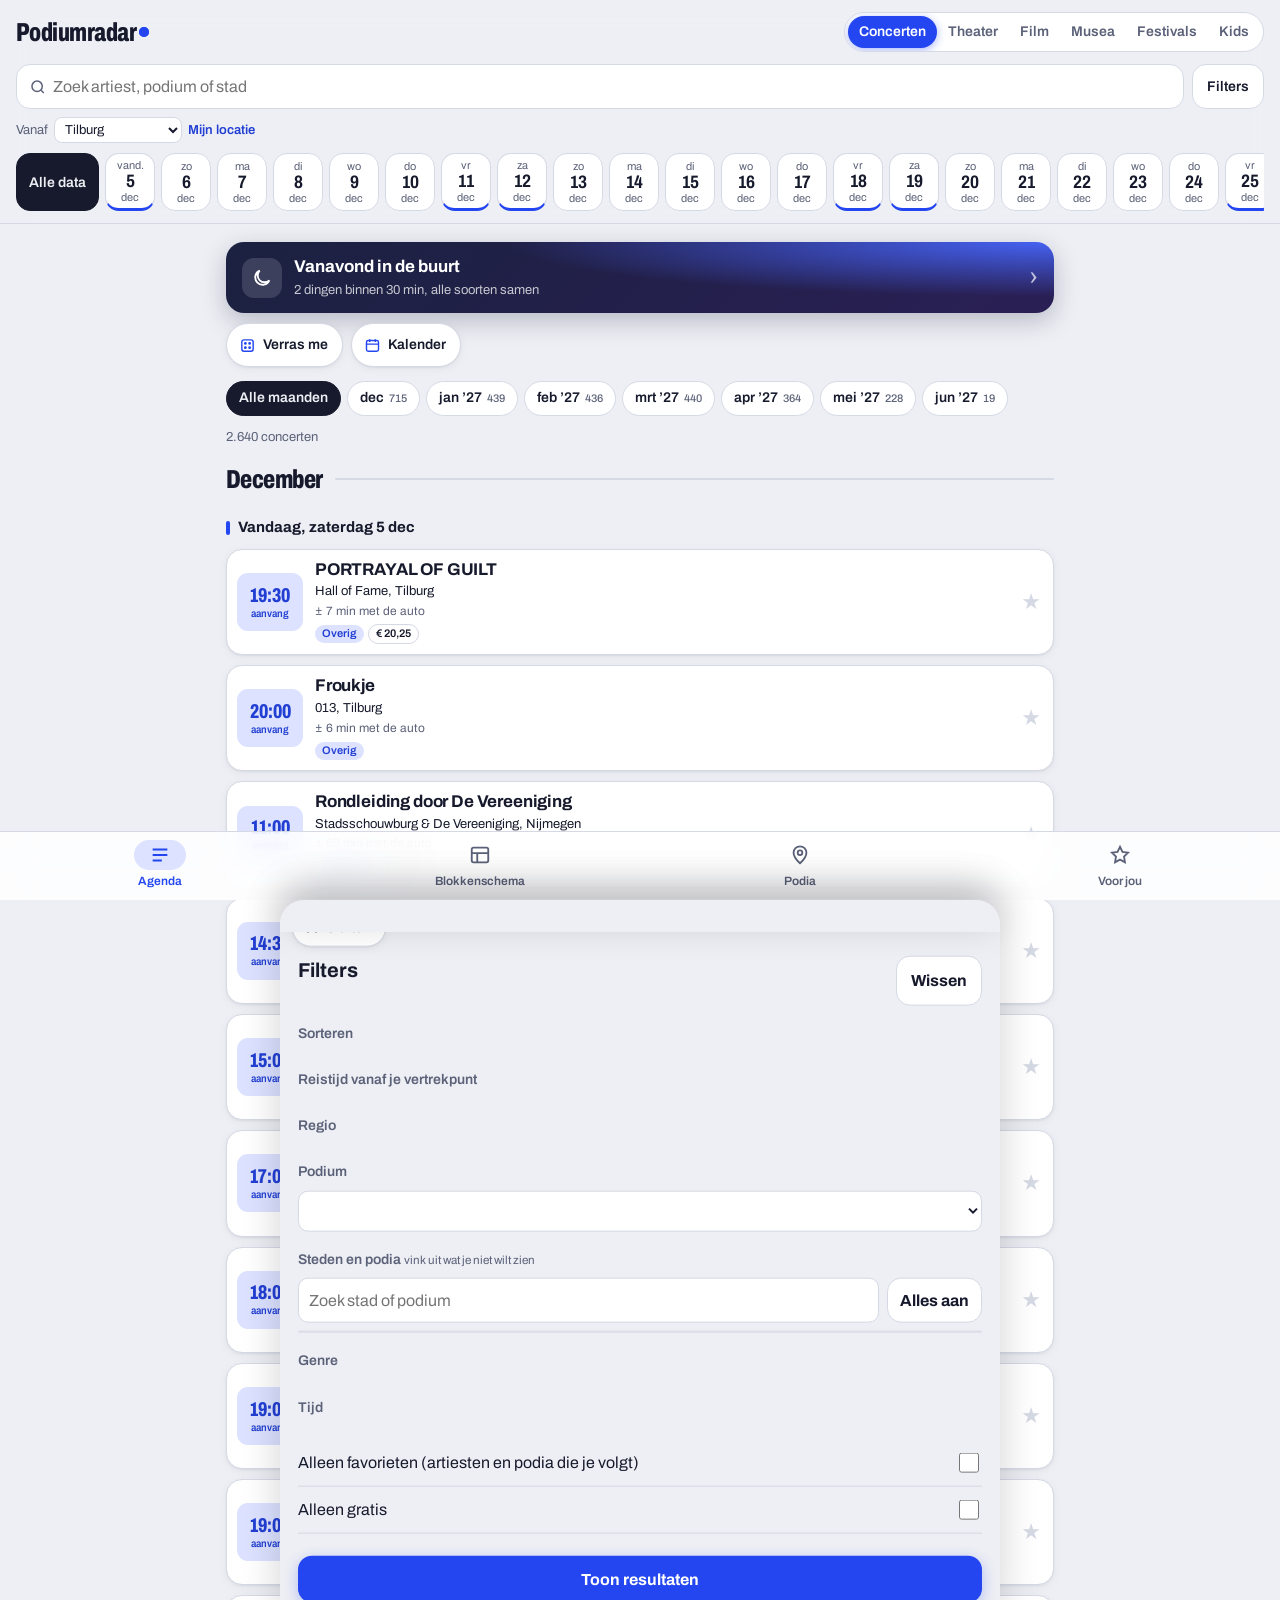
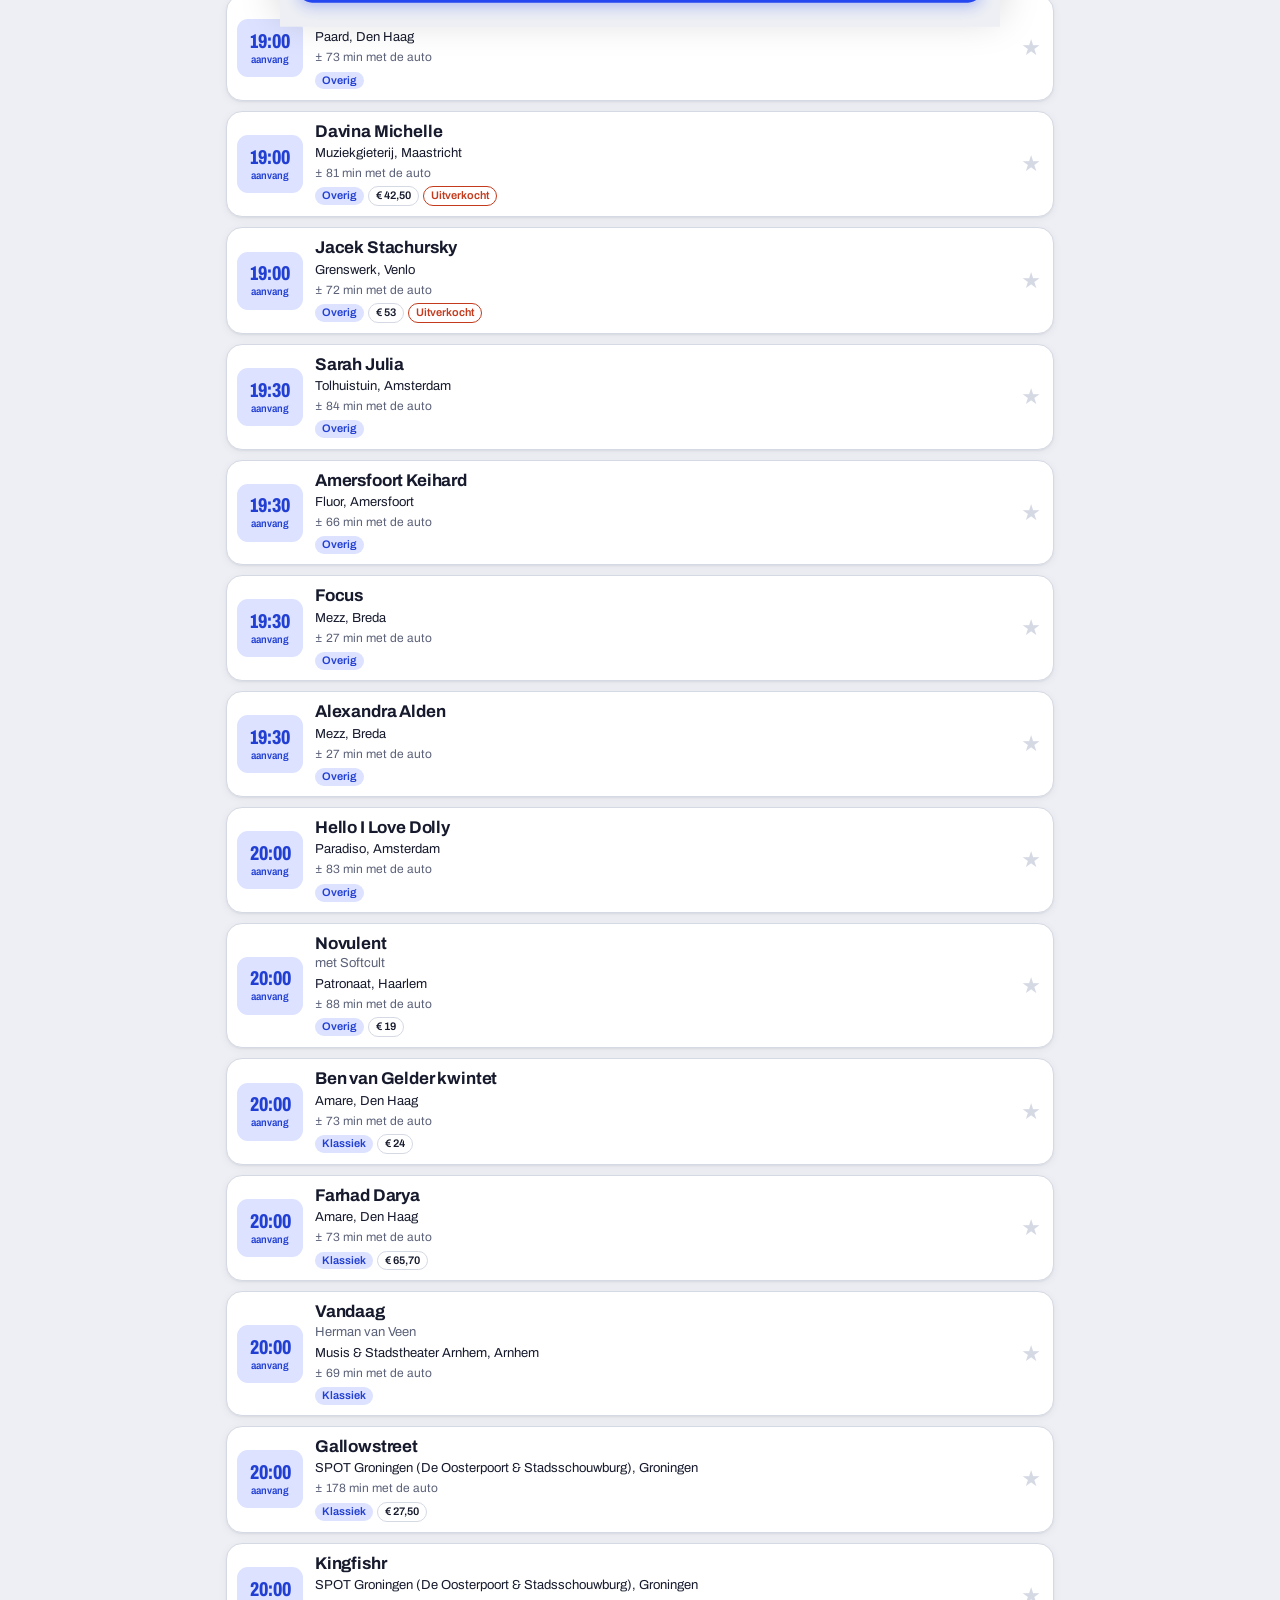
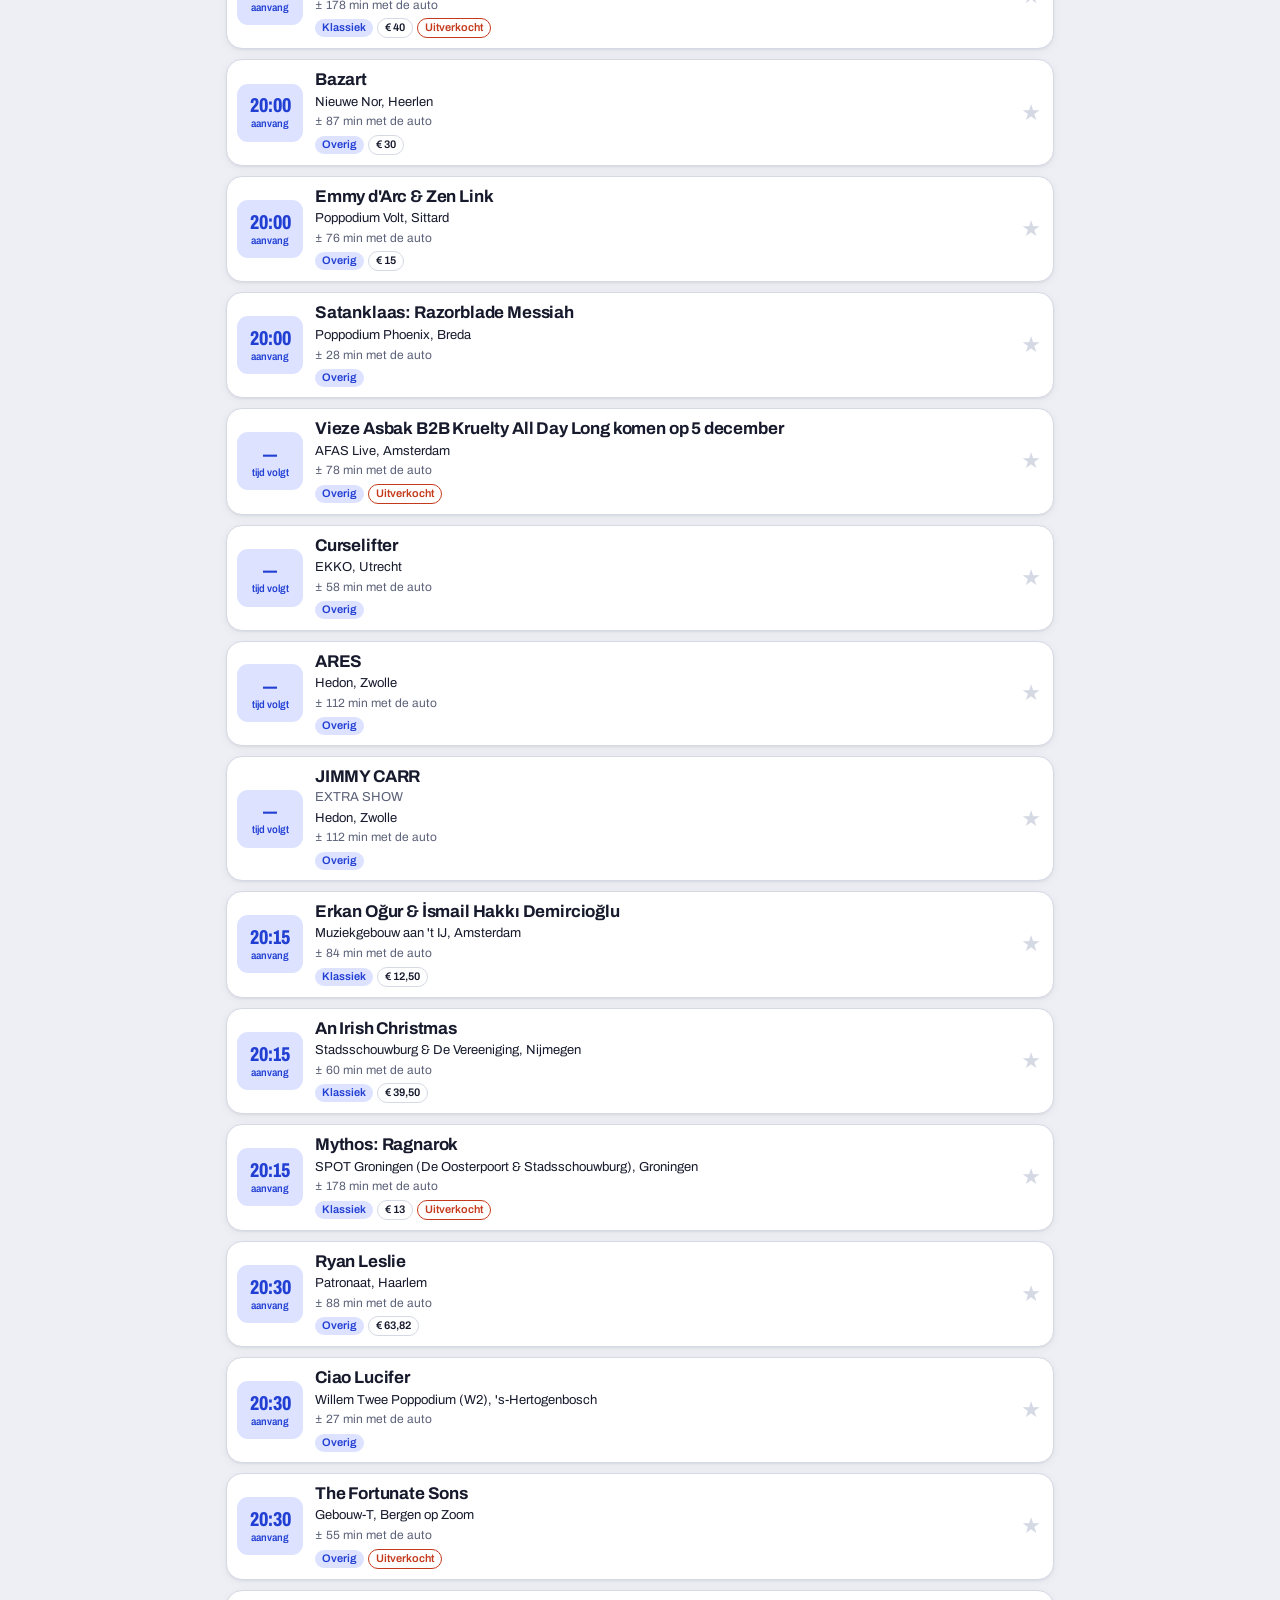
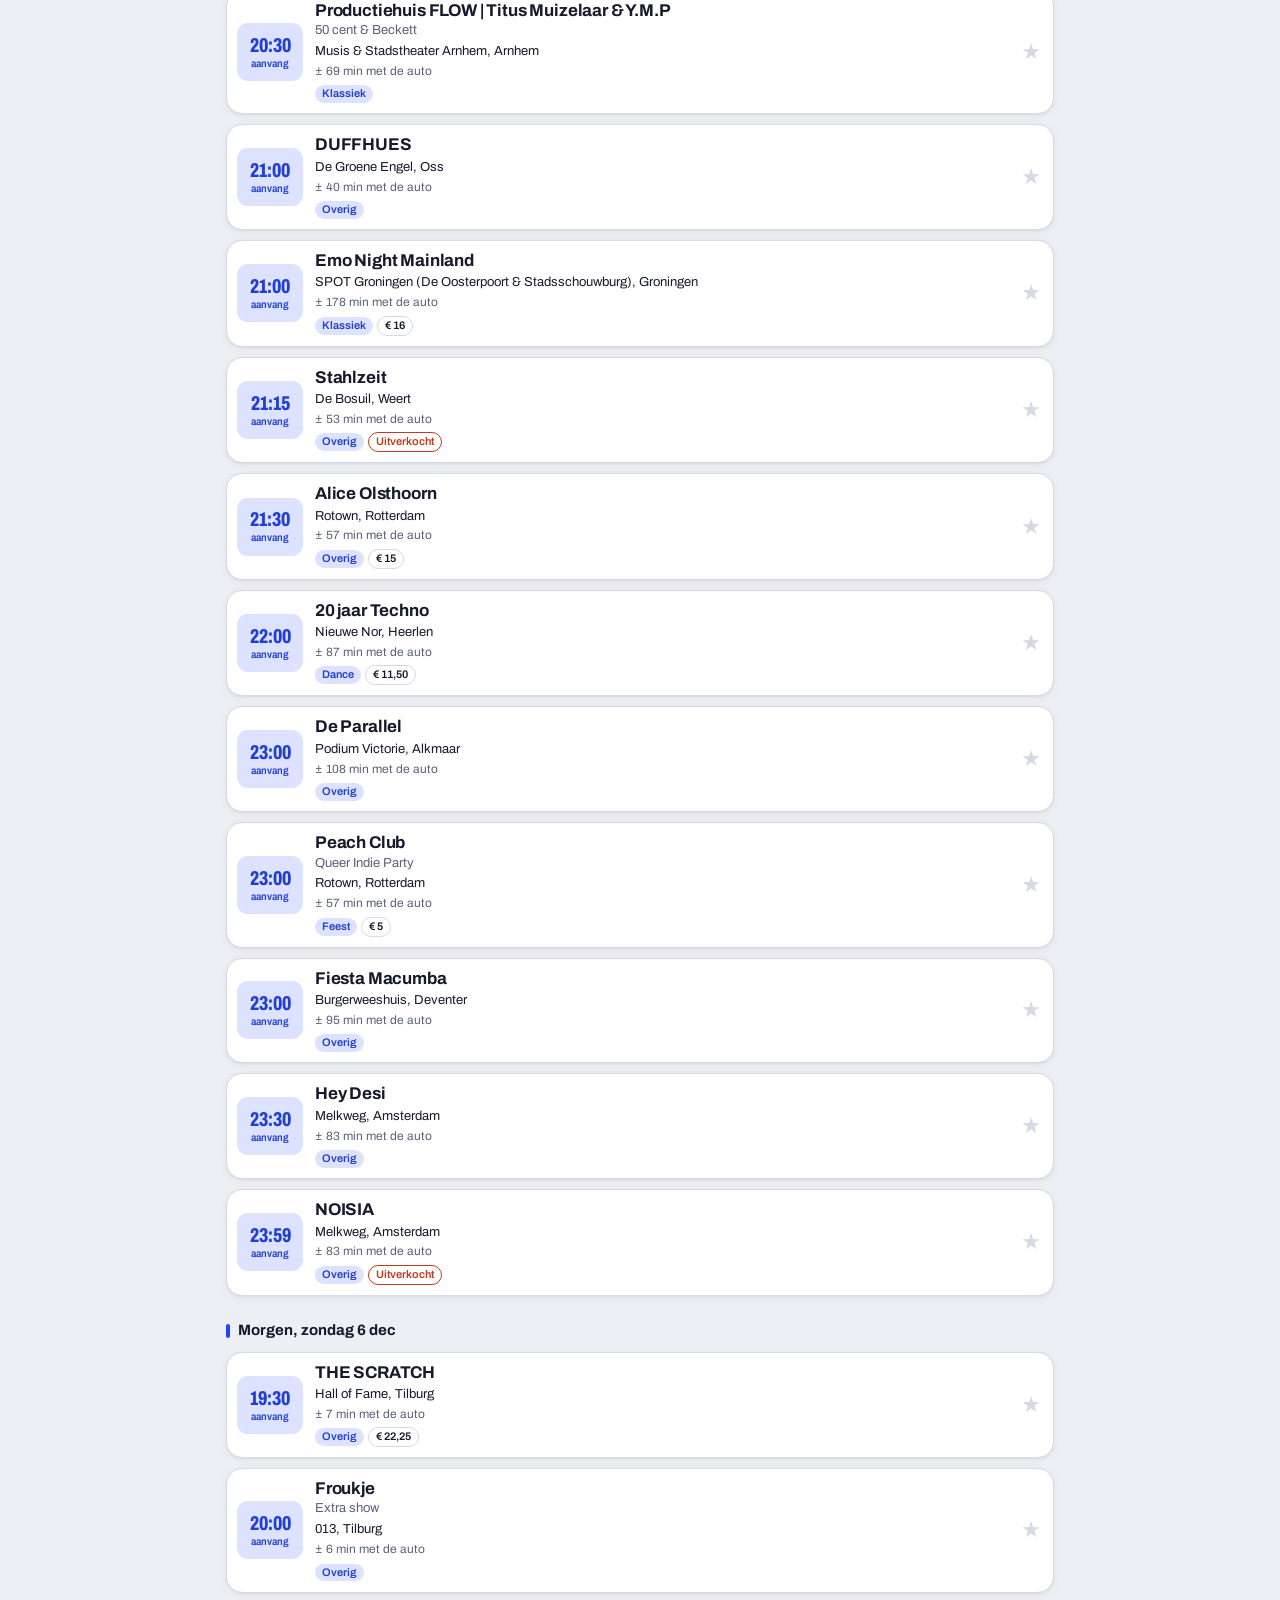
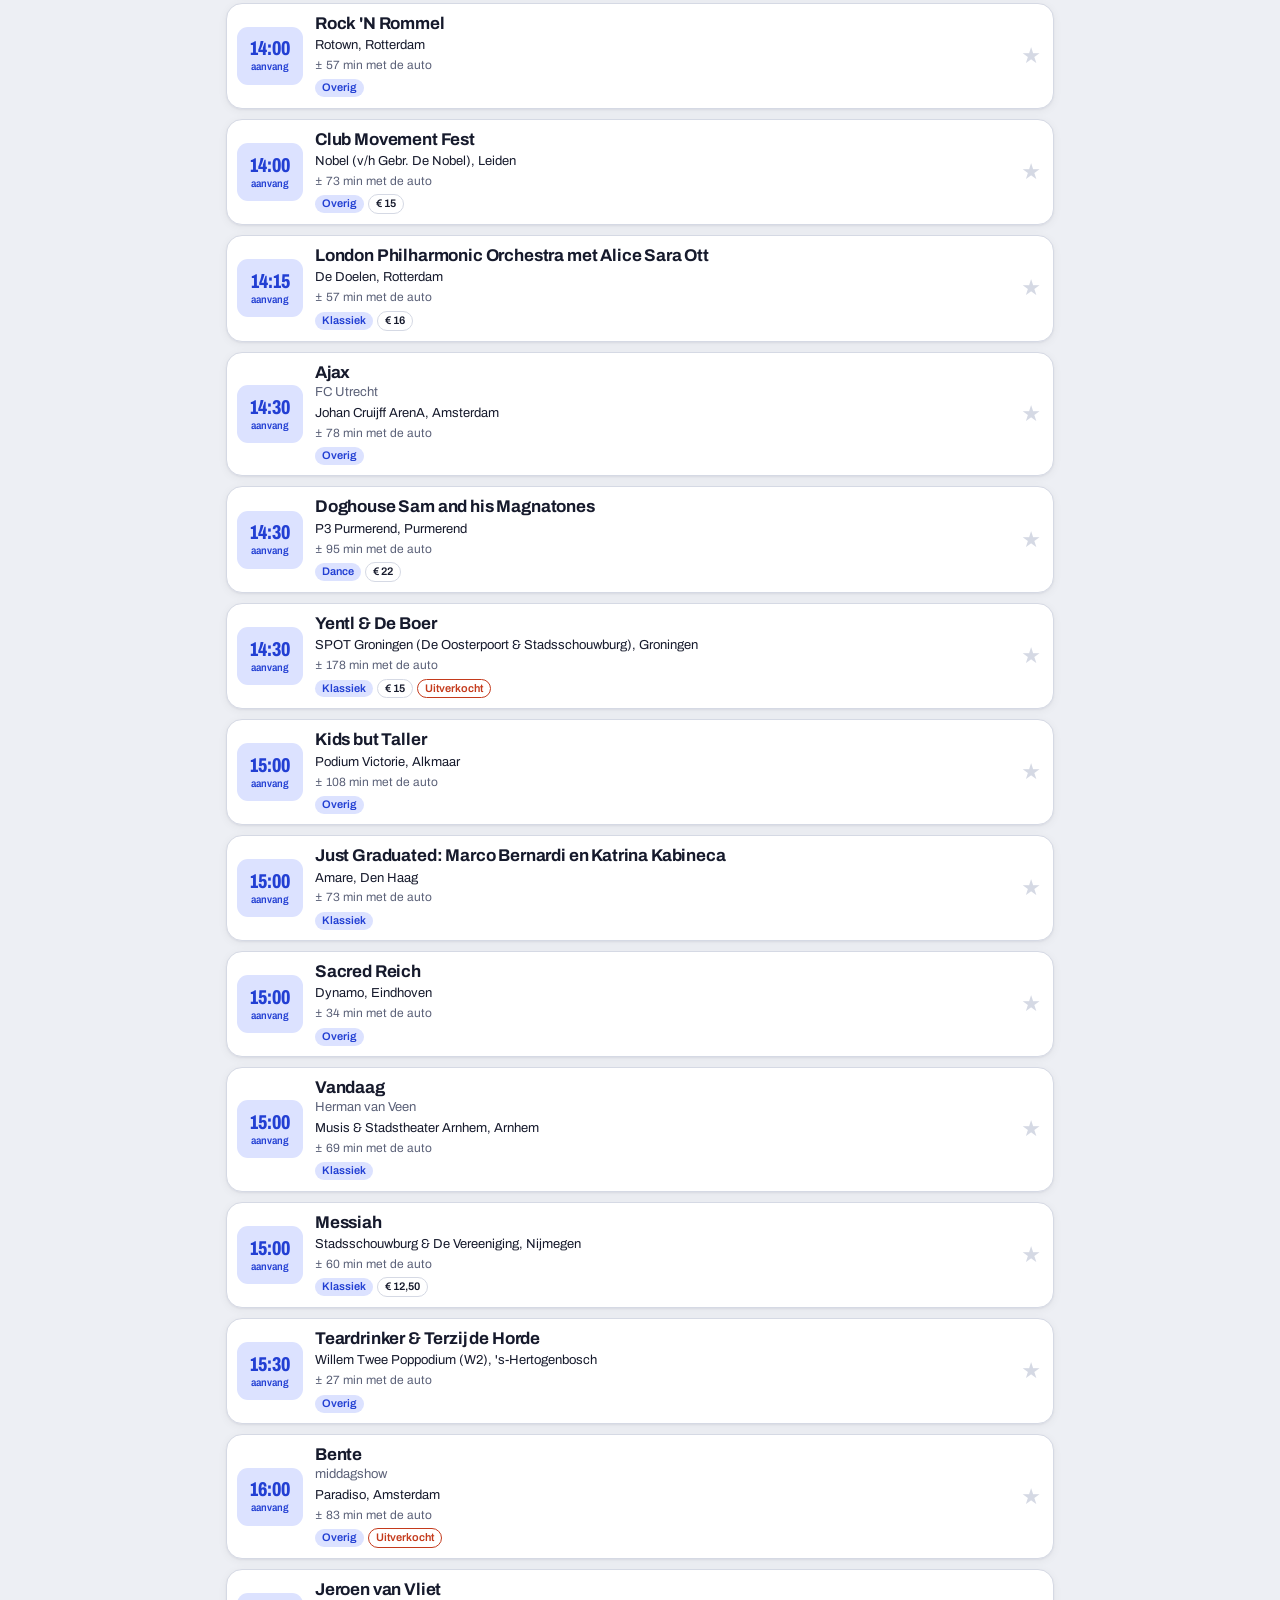
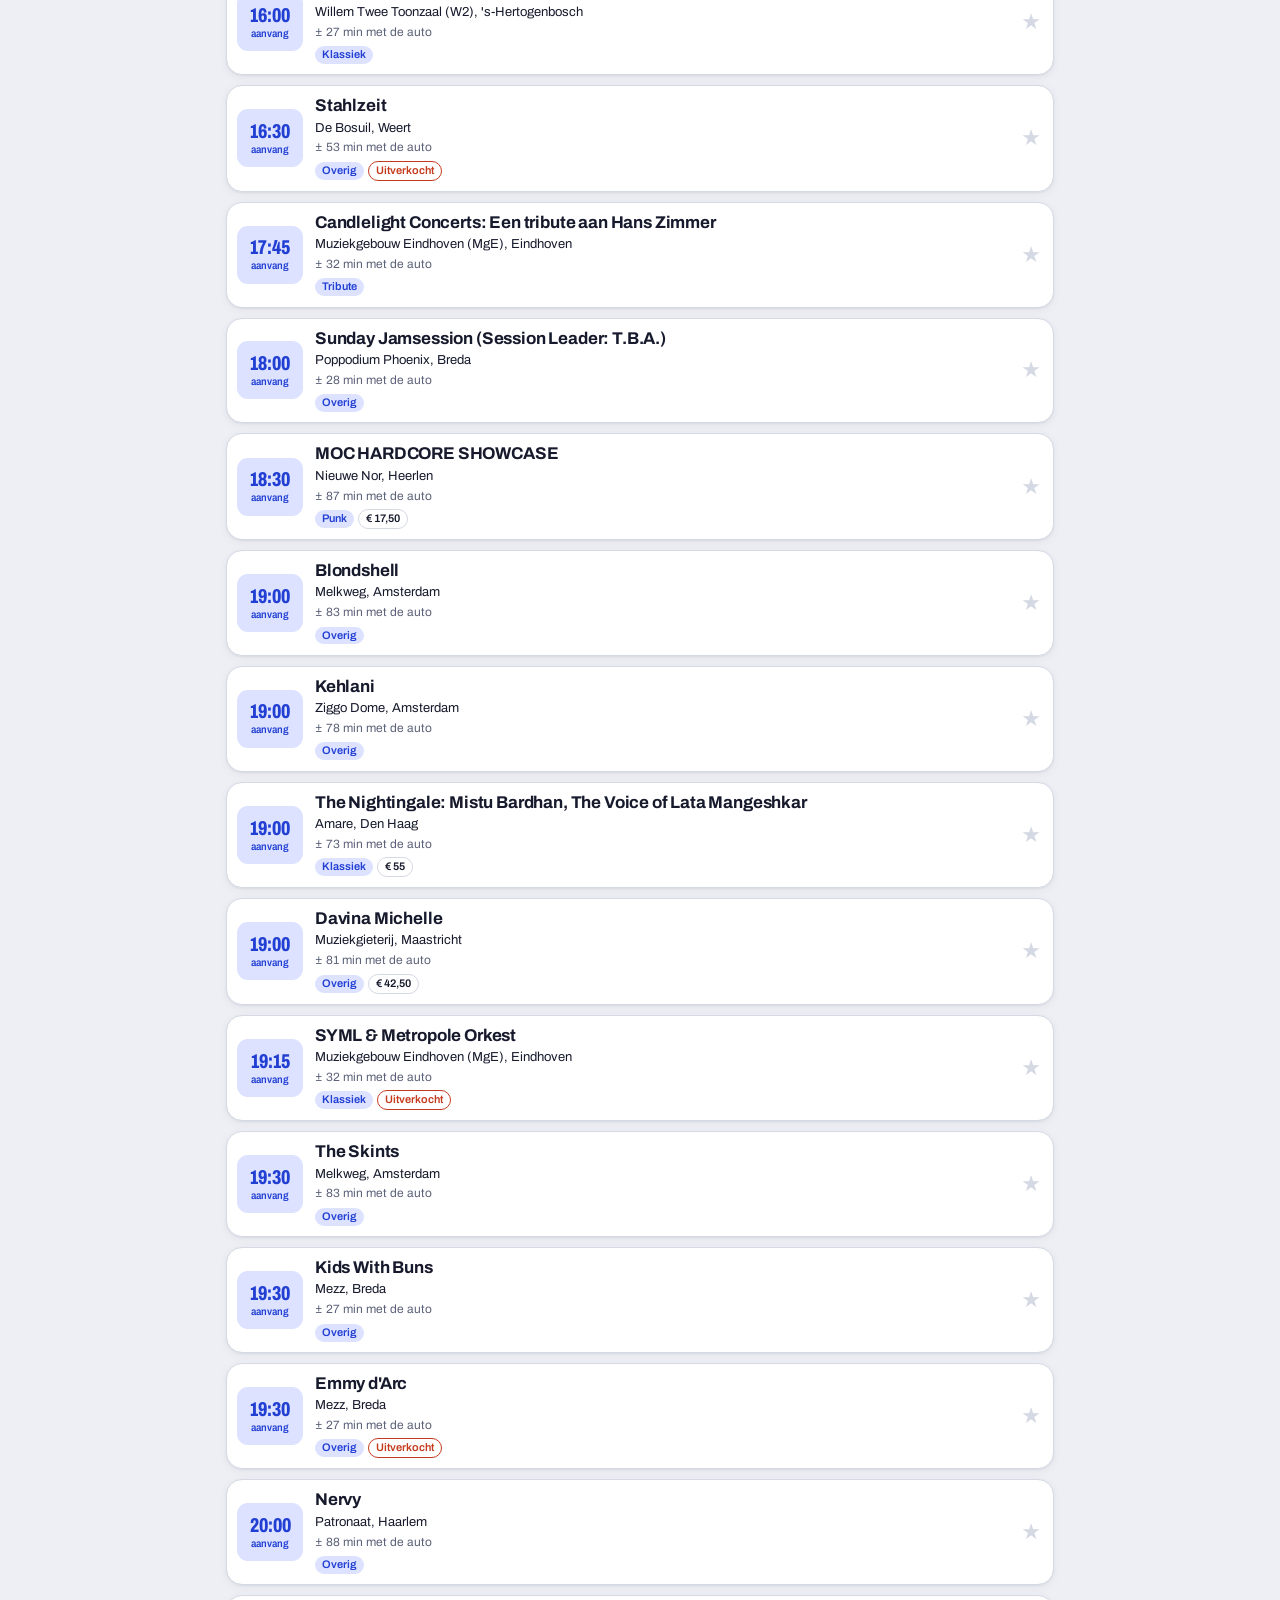
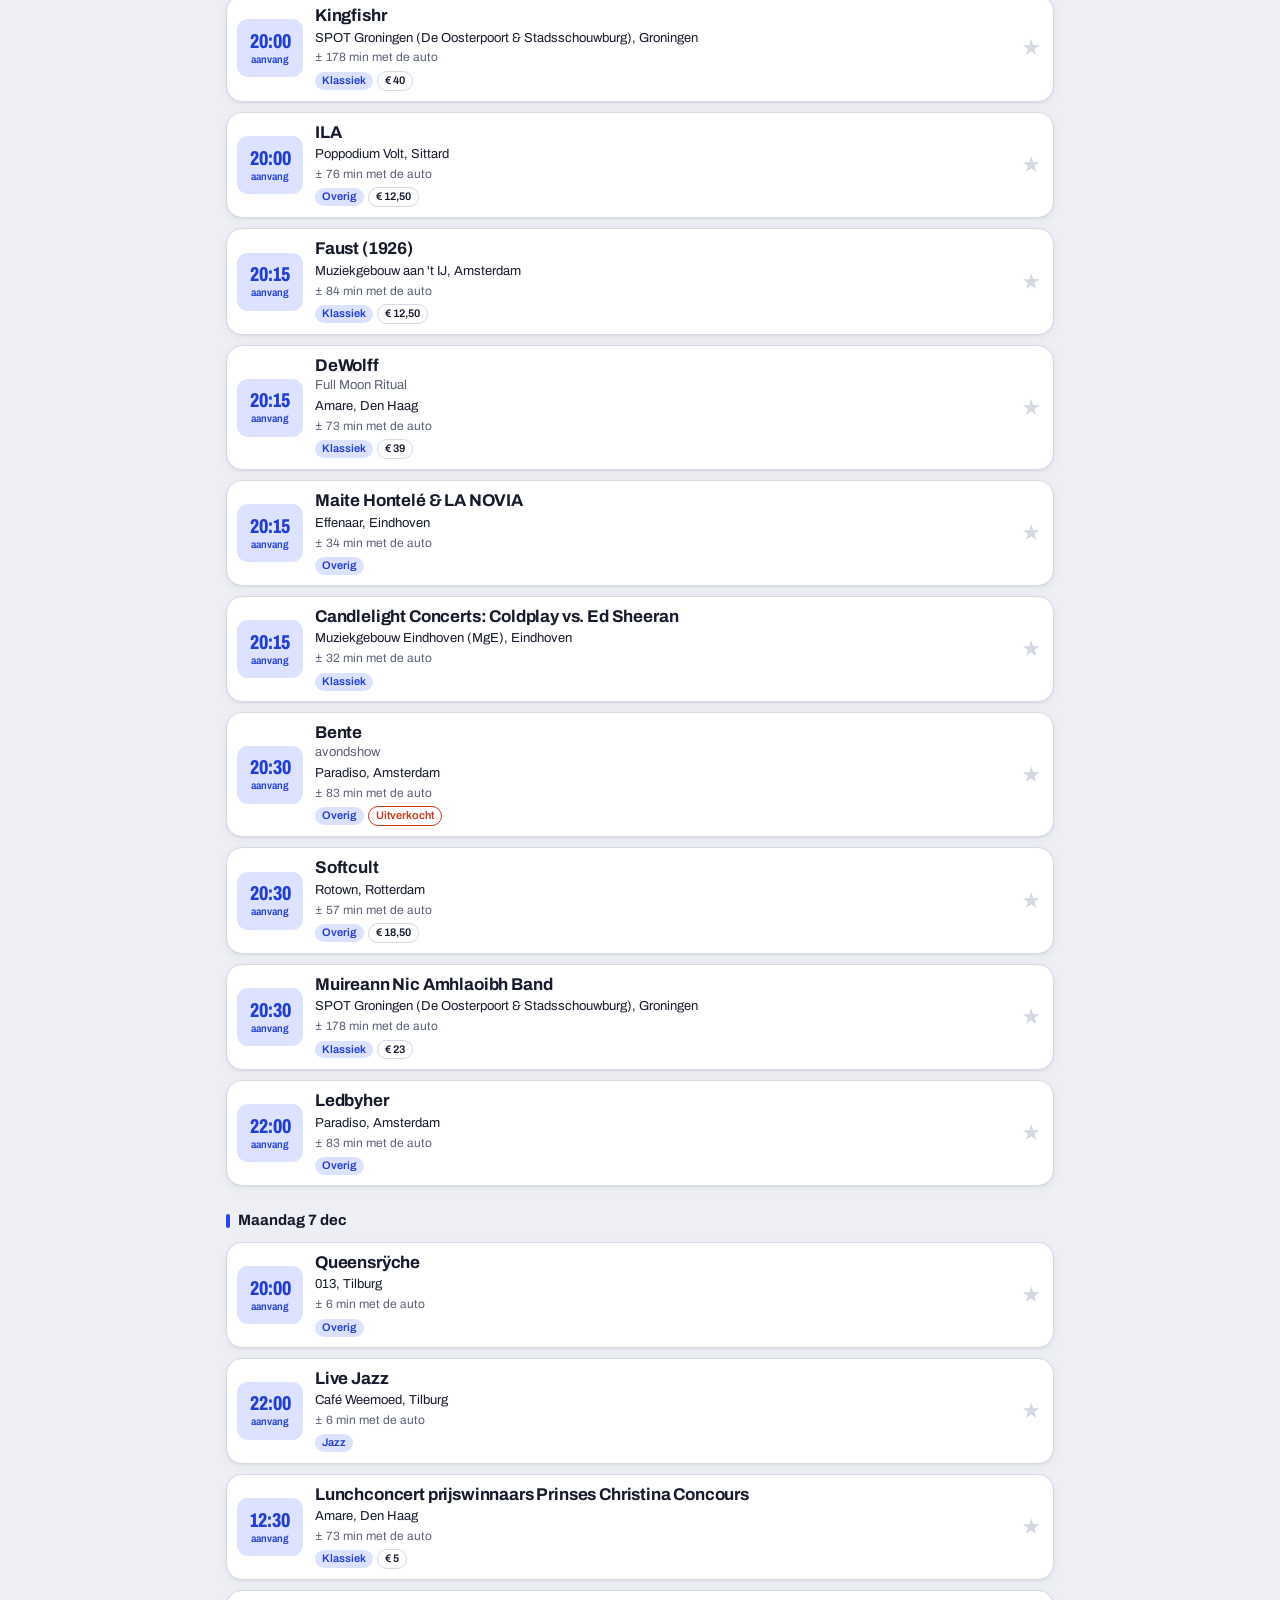
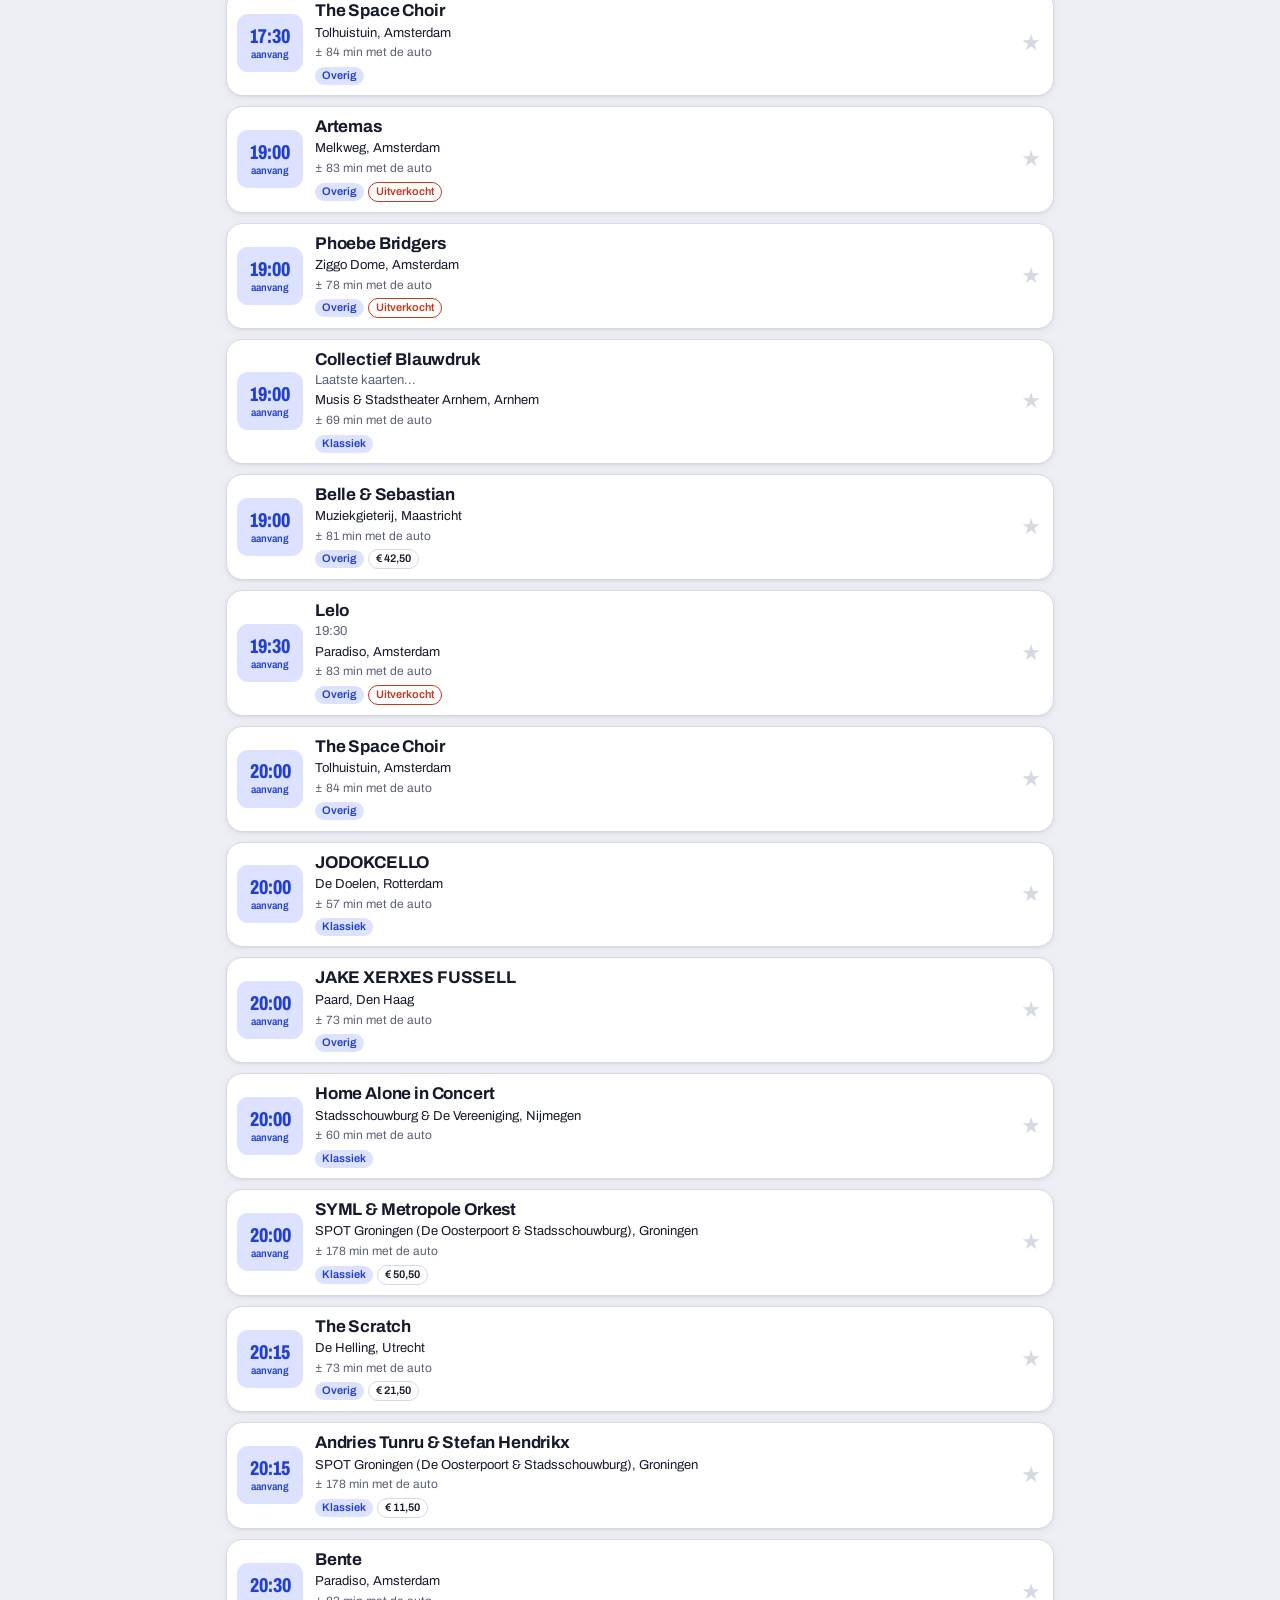
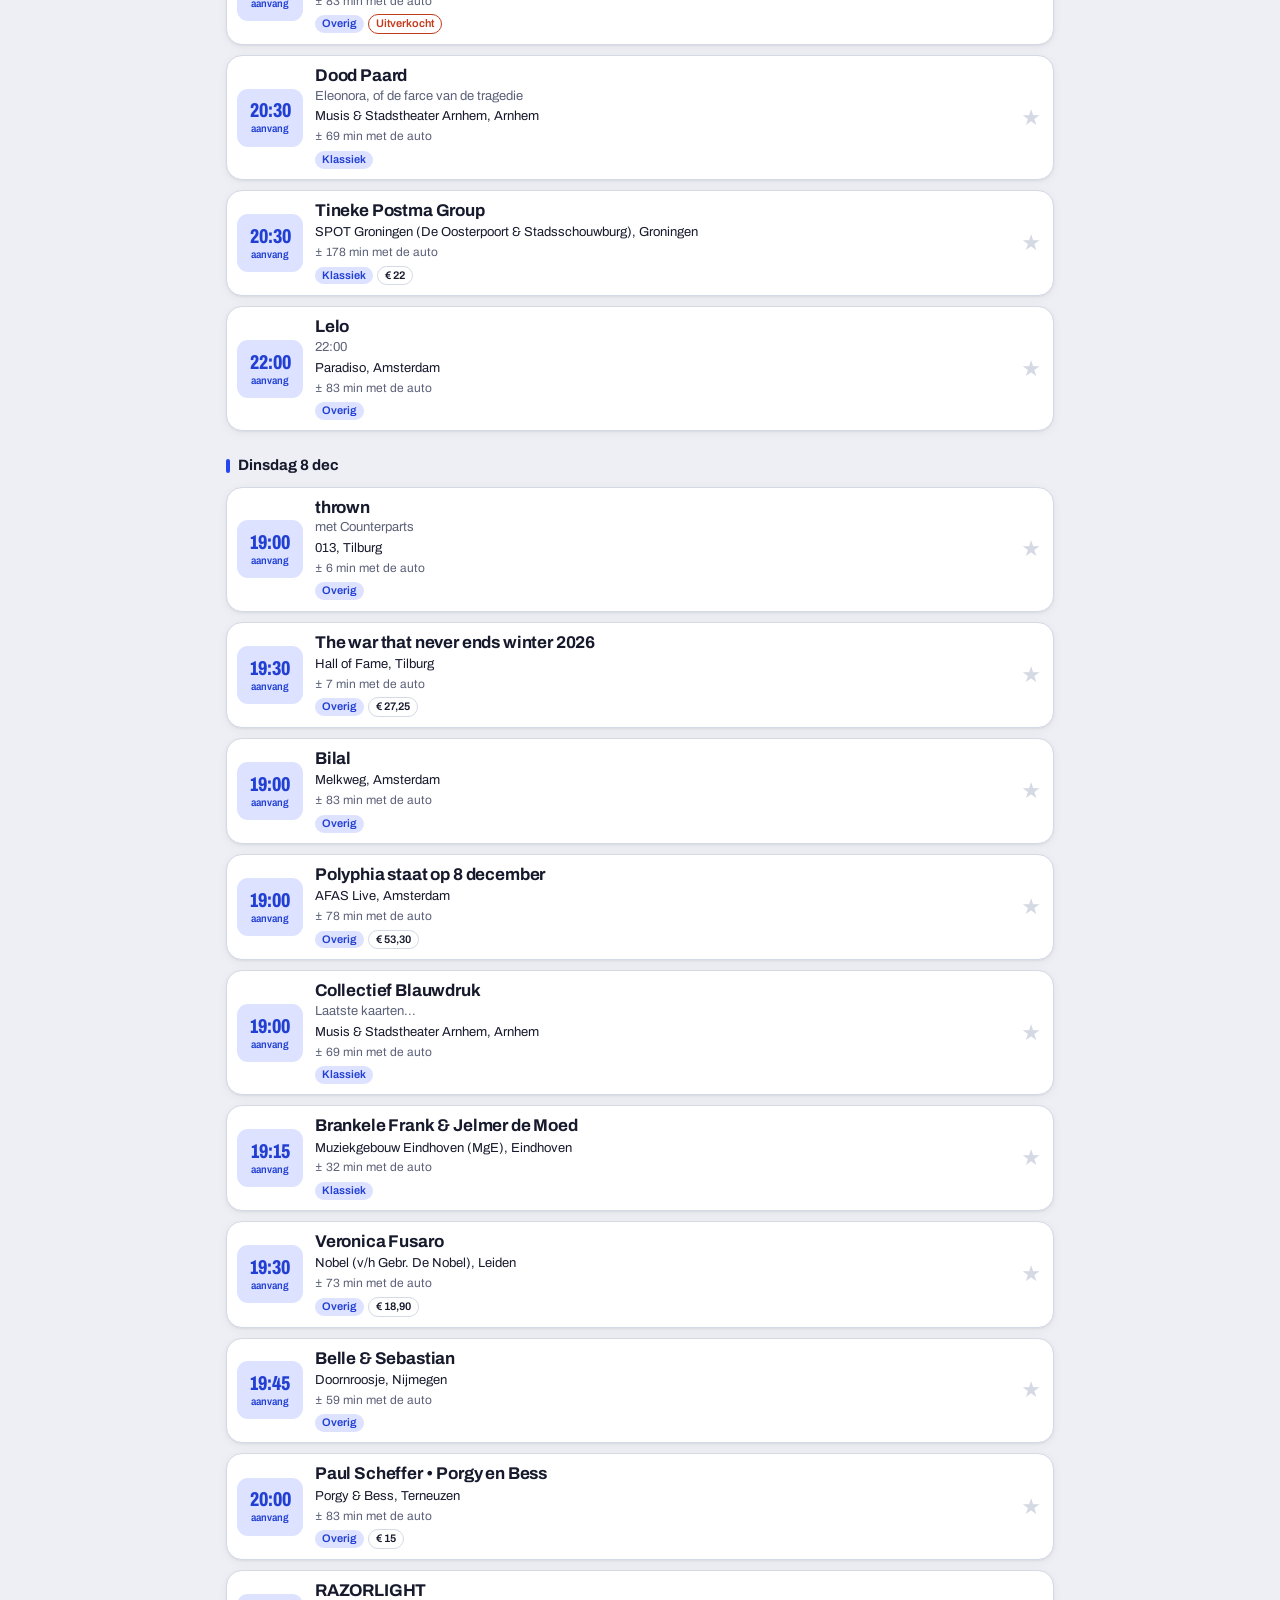
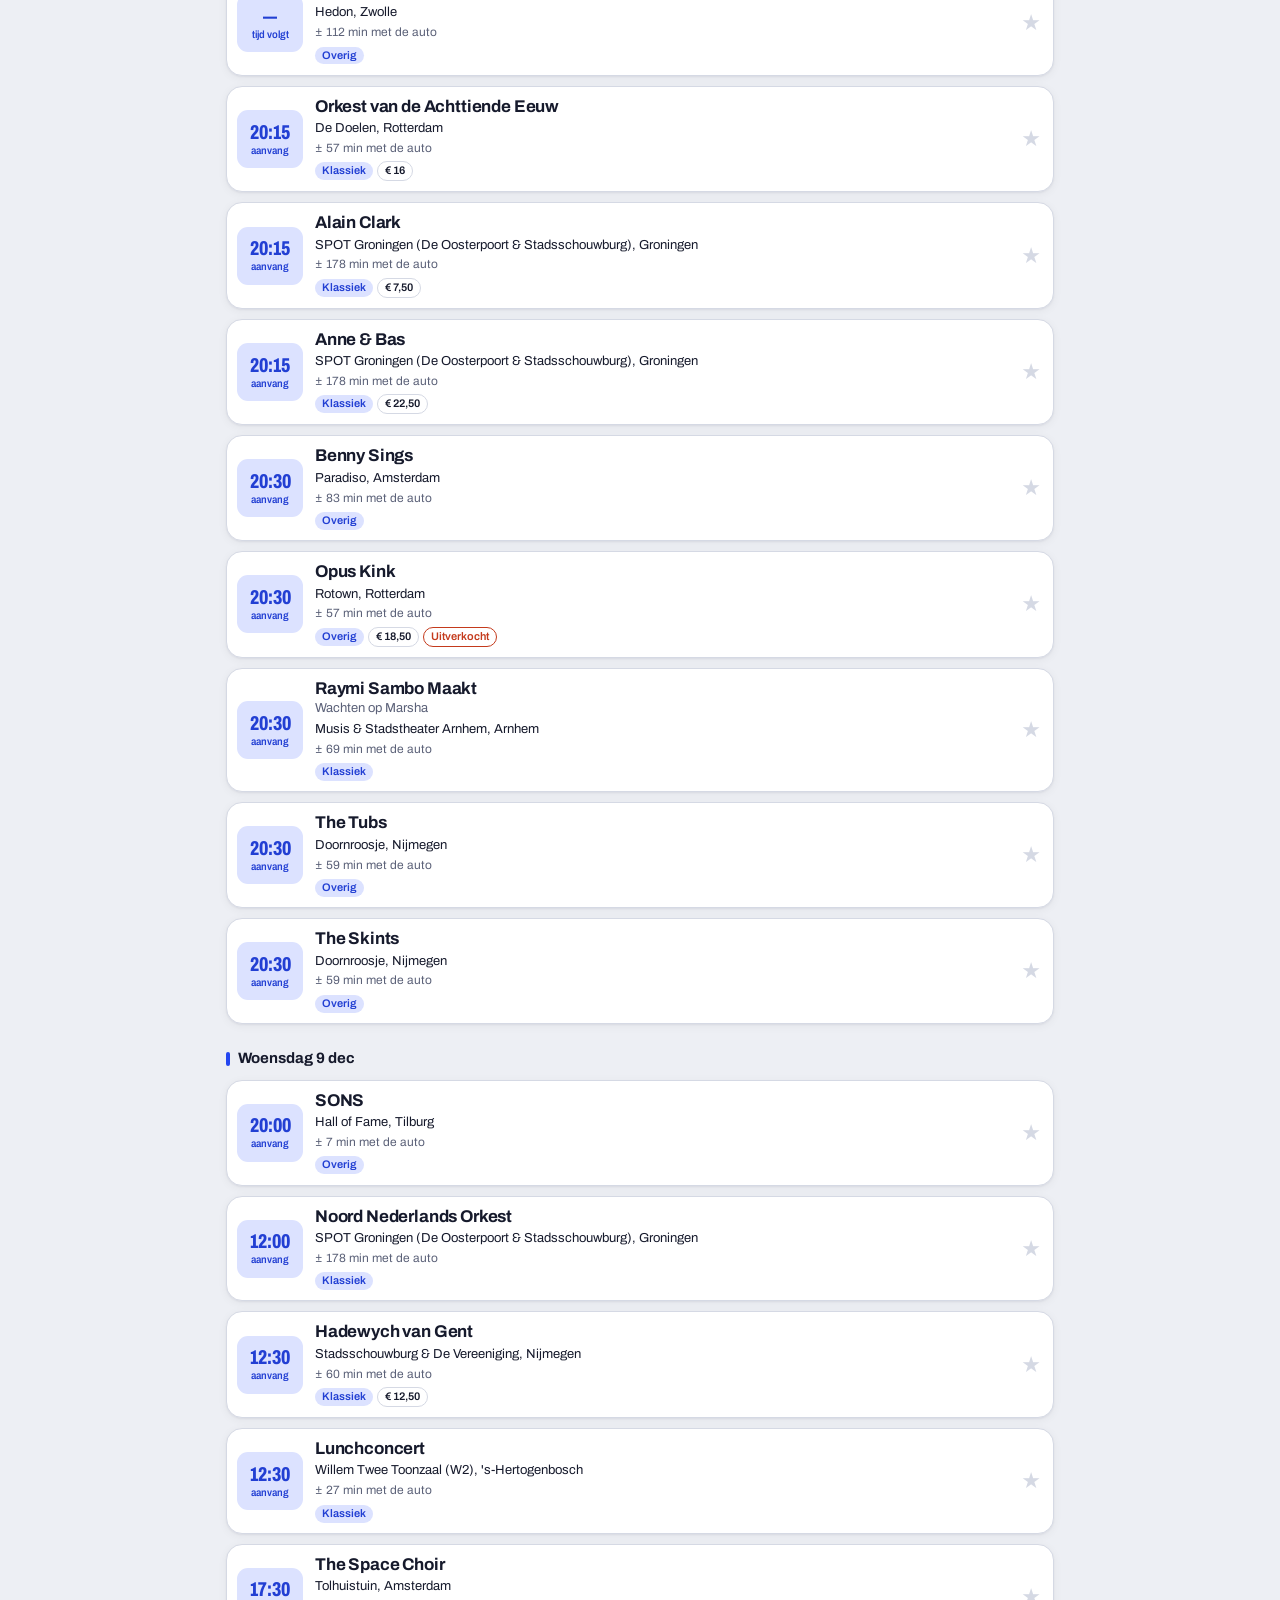
==== podiumradar/site/index.html @ 69556a57 "Route-, Spotify- en YouTube-knop met eigen logo en kleuren; reistijd als schatting toegelicht, OV-sc" ====
<!DOCTYPE html>
<html lang="nl">
<head>
<meta charset="utf-8">
<meta name="viewport" content="width=device-width, initial-scale=1, viewport-fit=cover">
<title>Podiumradar</title>
<meta name="description" content="Concerten, voorstellingen, tentoonstellingen en festivals in Nederland, rechtstreeks van de podia zelf.">
<link rel="manifest" href="manifest.json">
<meta name="apple-mobile-web-app-capable" content="yes">
<meta name="mobile-web-app-capable" content="yes">
<meta name="apple-mobile-web-app-status-bar-style" content="default">
<meta name="apple-mobile-web-app-title" content="Podiumradar">
<meta name="theme-color" content="#2446F0">
<link rel="icon" href="icon.svg" type="image/svg+xml">
<link rel="apple-touch-icon" href="icon-180.png">
<!-- Alleen eigen bestanden laden en uitvoeren: ook als er ooit iets vreemds in de gegevens van een bron staat -->
<meta http-equiv="Content-Security-Policy" content="default-src 'self'; script-src 'self'; style-src 'self' 'unsafe-inline'; img-src 'self' data:; font-src 'self'; connect-src 'self'; manifest-src 'self'; worker-src 'self'; object-src 'none'; base-uri 'self'; form-action 'none'">
<meta name="referrer" content="strict-origin-when-cross-origin">
<link rel="stylesheet" href="fonts.css">
<style>
:root{
  --paper:#EDEFF4; --card:#FFFFFF; --ink:#161A2C; --muted:#5B6178; --line:#D5D9E4;
  --pop:#2446F0; --pop-soft:#DCE2FF; --thea:#A32465; --thea-soft:#F7DCE9;
  --expo:#1F7A4D; --expo-soft:#D6EFE1; --fest:#B8560A; --fest-soft:#FBE3CF; --film:#5B3FB8; --film-soft:#E4DCFA;
  --kids:#0E7C86; --kids-soft:#D3F0F2;
  --star:#E89B00; --warn:#C43A1C;
  --map-sea:#D9E4F1; --map-nb:#E4E6EC; --map-land:#FFFFFF;
  --acc:var(--pop); --acc-soft:var(--pop-soft);
  --shadow:0 1px 2px rgba(22,26,44,.05),0 2px 10px rgba(22,26,44,.05);
  --shadow-up:0 2px 4px rgba(22,26,44,.06),0 10px 26px rgba(22,26,44,.10);
  --glass:rgba(237,239,244,.82); --glass-card:rgba(255,255,255,.86); --heat4:60%; --on-acc:#fff; --blk-mix:#000;
  box-sizing:border-box;
  padding-top:env(safe-area-inset-top,0px);
  padding-bottom:env(safe-area-inset-bottom,0px);
}
@media (prefers-color-scheme:dark){
  :root:not([data-theme="light"]){
    --paper:#10131F; --card:#1A1E2E; --ink:#EEF0F7; --muted:#9AA0B8; --line:#2C3147;
    --pop:#6F86FF; --pop-soft:#232B55; --thea:#E0679F; --thea-soft:#48213A; --star:#FFB829; --warn:#FF7A5C;
    --expo:#4CC38A; --expo-soft:#1B3A2B; --fest:#F2934A; --fest-soft:#46301D; --film:#A48BFF; --film-soft:#2E2552; --kids:#3CC7D1; --kids-soft:#163A3D; --map-sea:#0A0F1C; --map-nb:#141824; --map-land:#252B44;
    --shadow:0 1px 2px rgba(0,0,0,.35); --shadow-up:0 4px 18px rgba(0,0,0,.45); --glass:rgba(16,19,31,.80); --glass-card:rgba(26,30,46,.86); --heat4:48%; --on-acc:var(--paper); --blk-mix:#fff;
  }
}
:root[data-theme="dark"]{
  --paper:#10131F; --card:#1A1E2E; --ink:#EEF0F7; --muted:#9AA0B8; --line:#2C3147;
  --pop:#6F86FF; --pop-soft:#232B55; --thea:#E0679F; --thea-soft:#48213A; --star:#FFB829; --warn:#FF7A5C;
  --expo:#4CC38A; --expo-soft:#1B3A2B; --fest:#F2934A; --fest-soft:#46301D; --film:#A48BFF; --film-soft:#2E2552; --kids:#3CC7D1; --kids-soft:#163A3D; --map-sea:#0A0F1C; --map-nb:#141824; --map-land:#252B44;
  --shadow:0 1px 2px rgba(0,0,0,.35); --shadow-up:0 4px 18px rgba(0,0,0,.45); --glass:rgba(16,19,31,.80); --glass-card:rgba(26,30,46,.86); --heat4:48%; --on-acc:var(--paper); --blk-mix:#fff;
}
body.thea{--acc:var(--thea); --acc-soft:var(--thea-soft);}
body.expo{--acc:var(--expo); --acc-soft:var(--expo-soft);}
body.film{--acc:var(--film); --acc-soft:var(--film-soft);}
body.kids{--acc:var(--kids); --acc-soft:var(--kids-soft);}
body.fest{--acc:var(--fest); --acc-soft:var(--fest-soft);}
*,*::before,*::after{box-sizing:inherit}
html{height:100%;scroll-padding-top:env(safe-area-inset-top,0px)}
body{margin:0;min-height:100%;background:var(--paper);color:var(--ink);
  font-family:"Archivo",system-ui,-apple-system,"Segoe UI",Roboto,sans-serif;font-size:16px;line-height:1.45;
  font-variation-settings:"wdth" 100;-webkit-font-smoothing:antialiased;padding-bottom:84px}
button,input,select{font:inherit;color:inherit}
button{cursor:pointer}
:focus-visible{outline:3px solid var(--acc);outline-offset:2px;border-radius:6px}

header{position:sticky;top:env(safe-area-inset-top,0px);z-index:20;background:var(--glass);-webkit-backdrop-filter:saturate(180%) blur(16px);backdrop-filter:saturate(180%) blur(16px);padding:12px 16px 8px;border-bottom:1px solid var(--line);transition:transform .28s cubic-bezier(.2,.8,.2,1),box-shadow .2s}
/* ingeklapt bij scrollen (app.js): schuift omhoog tot alleen de datumrij over is */
header.tuck{transform:translateY(calc(-1 * var(--tuck,0px)))}
header.scrolled{box-shadow:0 6px 18px rgba(10,12,24,.08)}
@media (prefers-reduced-motion:reduce){header{transition:none}}
/* strook boven de kop (notch) afdekken, zodat de ingeklapte kop daar niet doorheen schemert */
body::before{content:"";position:fixed;top:0;left:0;right:0;height:env(safe-area-inset-top,0px);background:var(--paper);z-index:25}
.top{display:flex;align-items:center;gap:8px 12px;justify-content:space-between;flex-wrap:wrap}
.brand{font-weight:800;font-size:26px;letter-spacing:-.02em;font-variation-settings:"wdth" 70;line-height:1}
.brand span{display:inline-block;position:relative;width:10px;height:10px;border-radius:50%;background:var(--acc);margin-left:3px;vertical-align:4px;transition:background .3s}
.brand span::after{content:"";position:absolute;inset:0;border-radius:50%;border:2px solid var(--acc);animation:ping 2.6s cubic-bezier(0,0,.2,1) infinite}
@keyframes ping{0%{transform:scale(1);opacity:.7}80%,100%{transform:scale(2.8);opacity:0}}
@media (prefers-reduced-motion:reduce){.brand span::after{animation:none;opacity:0}}
.seg{display:flex;background:var(--card);border:1px solid var(--line);border-radius:999px;padding:3px}
.seg button{border:0;background:none;padding:6px 11px;border-radius:999px;font-weight:600;font-size:14px;color:var(--muted);transition:background .2s,color .2s}
@media (max-width:420px){.seg button{padding:6px 7px;font-size:13px}}
.seg{max-width:100%;overflow-x:auto;scrollbar-width:none}.seg::-webkit-scrollbar{display:none}.seg button{flex:0 0 auto}
.seg button[aria-pressed="true"]{background:var(--acc);color:var(--on-acc);box-shadow:0 2px 8px color-mix(in srgb,var(--acc) 40%,transparent)}
.searchrow{display:flex;gap:8px;margin-top:12px}
.search{flex:1;display:flex;align-items:center;background:var(--card);border:1px solid var(--line);border-radius:14px;padding:0 12px;color:var(--muted);transition:border-color .15s,box-shadow .15s}
.search:focus-within{border-color:var(--acc);box-shadow:0 0 0 3px var(--acc-soft)}
.search input{border:0;background:none;outline:none;padding:10px 6px;width:100%;font-size:16px;color:var(--ink)}
.fbtn{border:1px solid var(--line);background:var(--card);border-radius:14px;padding:0 14px;font-weight:600;font-size:14px;position:relative}
.fbtn b{position:absolute;top:-6px;right:-6px;background:var(--acc);color:var(--on-acc);font-size:11px;border-radius:999px;min-width:18px;height:18px;display:grid;place-items:center;padding:0 5px}
.fbtn b[hidden]{display:none}
.dates{display:flex;gap:6px;overflow-x:auto;padding:10px 0 4px;scrollbar-width:none}
.dates::-webkit-scrollbar{display:none}
.day{flex:0 0 auto;border:1px solid var(--line);background:var(--card);border-radius:14px;padding:5px 0;width:50px;text-align:center;line-height:1.1;transition:background .15s,color .15s,transform .1s}
.day:active{transform:scale(.95)}
.day small{display:block;font-size:11px;color:var(--muted)}
.day strong{font-size:18px;font-variation-settings:"wdth" 80}
.day.all{width:auto;padding:5px 12px;font-weight:600;font-size:14px;display:grid;place-items:center}
.day[aria-pressed="true"]{background:var(--ink);color:var(--paper);border-color:var(--ink)}
.day[aria-pressed="true"] small{color:inherit;opacity:.75}
.day.we{border-bottom:3px solid var(--acc)}
.mlab{flex:0 0 auto;align-self:center;writing-mode:vertical-rl;transform:rotate(180deg);font-size:11px;font-weight:800;letter-spacing:.08em;text-transform:uppercase;color:var(--acc);padding:0 2px;border-right:2px solid var(--acc-soft);margin:0 2px 0 4px}

main{padding:4px 16px 24px;max-width:860px;margin:0 auto}
.meta{display:flex;justify-content:space-between;align-items:baseline;gap:12px;color:var(--muted);font-size:13px;padding:10px 0 2px}
.meta>span{min-width:0;overflow-wrap:anywhere}
.meta button{flex:0 0 auto;border:0;background:none;color:var(--acc);font-weight:600;font-size:13px;padding:13px 10px;margin:-13px -10px}
h2.dh{font-size:15px;font-weight:700;margin:24px 0 10px;display:flex;gap:8px;align-items:baseline}
h2.dh::before{content:"";flex:0 0 auto;width:4px;height:14px;border-radius:2px;background:var(--acc);align-self:flex-start;margin-top:4px}
h2.dh small{font-weight:400;color:var(--muted)}
h2.mh{display:flex;align-items:center;gap:12px;font-size:26px;font-weight:800;letter-spacing:-.02em;font-variation-settings:"wdth" 72;line-height:1.1;margin:34px 0 0}
h2.mh::after{content:"";flex:1;height:2px;border-radius:1px;background:var(--line)}
.meta+h2.mh{margin-top:16px}
.months{display:flex;gap:6px;overflow-x:auto;scrollbar-width:none;padding:5px 33px 5px 5px;margin:9px -5px -3px;scroll-padding-inline:5px 33px;position:relative;-webkit-mask-image:linear-gradient(90deg,#000 calc(100% - 28px),transparent);mask-image:linear-gradient(90deg,#000 calc(100% - 28px),transparent)}
.months::-webkit-scrollbar{display:none}
@media (pointer:fine){.months{cursor:grab}}
.months.dragging{cursor:grabbing;user-select:none}
.months .chip{flex:0 0 auto;display:inline-flex;align-items:baseline;gap:5px;padding:6px 12px;font-weight:600}
.months .chip small{font-size:11px;font-weight:500;color:var(--muted)}
.months .chip[aria-pressed="true"]{background:var(--ink);border-color:var(--ink);color:var(--paper);box-shadow:none}
.months .chip[aria-pressed="true"] small{color:inherit;opacity:.75}
.btn.more{width:100%;margin:8px 0 4px;padding:13px 14px}
.scope{margin-top:12px}
.scope .chip{min-height:44px}
body.favview .searchrow{display:none}
.row2.wrapr{flex-wrap:wrap}
.row2.wrapr .btn{flex:1 1 auto;padding:12px 10px}
/* snelle acties */
.qrow{display:flex;flex-wrap:wrap;gap:8px;margin-top:10px}
.qpill{display:inline-flex;align-items:center;gap:7px;border:1px solid var(--line);background:var(--card);border-radius:999px;padding:8px 14px 8px 12px;min-height:44px;font-weight:600;font-size:14px;box-shadow:var(--shadow);transition:transform .1s}
.qpill:active{transform:scale(.96)}
.qpill small{font-size:12px;font-weight:600;color:var(--muted)}
.qpill svg{color:var(--acc)}
@media (max-width:420px){.qrow{gap:6px}.qpill{padding:8px 12px;font-size:13.5px}.qpill svg{display:none}}
/* ik ga */
.tag.going{background:var(--expo-soft);color:var(--expo)}
.btn.go[aria-pressed="true"]{background:var(--expo);border-color:var(--expo);color:var(--paper)}
.ev.gone{border-style:dashed;cursor:default;box-shadow:none}
.ev.gone .t{background:var(--line);color:var(--ink)}
.ev.gone .star{color:var(--muted);font-size:20px;min-width:44px;min-height:44px;padding:0}
.ev.gone .t small{color:inherit}
.surp{background:var(--acc-soft);color:var(--acc);font-weight:700;font-size:13px;border-radius:10px;padding:8px 12px;margin:2px 0 12px}
#goBtn+#surpBtn{min-width:0}
#goBtn:has(+#surpBtn){flex:0 0 auto;min-width:96px}
/* kalender */
.calnav{display:flex;align-items:center;justify-content:space-between;gap:10px;margin-top:6px}
.calnav h2{margin:0;font-size:22px;font-weight:800;font-variation-settings:"wdth" 80}
.calnav button{width:44px;height:44px;border-radius:12px;border:1px solid var(--line);background:var(--card);font-size:22px;line-height:1;box-shadow:var(--shadow)}
.calnav button:disabled{opacity:.35}
.calgrid{display:grid;grid-template-columns:repeat(7,minmax(0,1fr));gap:6px;margin-top:14px}
.calwd{font-size:11px;font-weight:700;color:var(--muted);text-align:center;text-transform:uppercase;letter-spacing:.04em}
.calday{aspect-ratio:1/1.1;display:flex;flex-direction:column;align-items:center;justify-content:center;gap:1px;border:1px solid var(--line);border-radius:12px;background:var(--card);padding:0;font-weight:700;font-size:16px;font-variant-numeric:tabular-nums;transition:transform .1s}
.calday small{font-size:10.5px;font-weight:600;color:var(--muted);min-height:12px}
.calpad{min-width:0}
.calday:disabled{opacity:.55;cursor:default}
.calday:not(:disabled):active{transform:scale(.94)}
.calday.today{outline:2px solid var(--ink);outline-offset:-2px}
.calday.today:focus-visible{outline:3px solid var(--acc);outline-offset:2px}
.calday.h1{background:color-mix(in srgb,var(--acc) 12%,var(--card))}
.calday.h2{background:color-mix(in srgb,var(--acc) 26%,var(--card))}
.calday.h3{background:color-mix(in srgb,var(--acc) 42%,var(--card))}
.calday.h4{background:color-mix(in srgb,var(--acc) var(--heat4,60%),var(--card));border-color:var(--acc)}
.calday.h2 small,.calday.h3 small,.calday.h4 small{color:var(--ink)}
@media (min-width:700px){.calnav,.calgrid{max-width:480px;margin-inline:auto}}
.btn.ghost svg{flex:0 0 auto}
/* Merkknoppen: logo en kleuren van de dienst zelf (Spotify-groen met zwart, YouTube-rood met wit, Google Maps wit met de gekleurde pin) */
.btn.brand{border:0;box-shadow:0 2px 8px rgba(0,0,0,.16)}
.btn.brand svg{flex:0 0 auto}
.btn.b-spotify{background:#1DB954;color:#000}
.btn.b-youtube{background:#E60000;color:#fff}
.btn.b-maps{background:#fff;color:#3c4043;border:1px solid #dadce0;box-shadow:0 2px 8px rgba(0,0,0,.08)}
.travnote{margin:-2px 0 12px;font-size:12px;line-height:1.4}
/* niet beschikbaar (bijvoorbeeld niet op Spotify gevonden): grijs en niet te tikken */
.btn:disabled{opacity:.5;box-shadow:none;cursor:default;filter:grayscale(1)}
.btn:disabled:active{transform:none}
.btn.ghost:disabled{opacity:1;filter:none;color:var(--muted);background:var(--paper);border-style:dashed}
.btn.ghost:disabled svg{opacity:.5}
.btn:disabled span{text-align:left;line-height:1.15}
.btn:disabled span small{display:block;font-size:11px;font-weight:600;line-height:1.1;color:var(--muted)}
.btn.more small{font-weight:500;color:var(--muted)}
.ev{box-sizing:border-box;display:grid;grid-template-columns:66px 1fr auto;gap:12px;align-items:center;background:var(--card);border:1px solid var(--line);border-radius:16px;padding:10px 6px 10px 10px;margin-bottom:10px;text-align:left;width:100%;box-shadow:var(--shadow);cursor:pointer;transition:transform .12s ease,box-shadow .2s ease,border-color .2s ease}
@media (hover:hover){.ev:hover{box-shadow:var(--shadow-up);border-color:color-mix(in srgb,var(--acc) 35%,var(--line))}}
.ev:active{transform:scale(.985)}
@media (prefers-reduced-motion:reduce){.ev{transition:none}.ev:active{transform:none}}
.ev .t{font-weight:800;font-size:20px;font-variation-settings:"wdth" 70;line-height:1;align-self:center;display:flex;flex-direction:column;justify-content:center;align-items:center;text-align:center;background:var(--acc-soft);color:var(--acc);border-radius:11px;padding:10px 4px;min-height:58px}
.ev .t small{display:block;font-weight:600;font-size:10.5px;margin-top:4px;font-variation-settings:"wdth" 90}
.ev>div{min-width:0;overflow-wrap:anywhere}
.ev .a{hyphens:auto;-webkit-hyphens:auto}
.ev .a{font-weight:700;font-size:17px;line-height:1.2;letter-spacing:-.01em}
.ev .s{font-size:13px;color:var(--muted)}
.ev .s.warn{color:var(--warn);font-weight:600}
.ev .v{font-size:13px;margin-top:2px}
.tag{display:inline-block;font-size:11px;font-weight:600;padding:1px 7px;border-radius:999px;background:var(--acc-soft);color:var(--acc);margin-right:4px;margin-top:4px}
.tag.sold{background:transparent;border:1px solid var(--warn);color:var(--warn)}
.star{border:0;background:none;font-size:22px;line-height:1;padding:6px;color:var(--line);transition:color .2s,transform .2s}
.star:active{transform:scale(1.3)}
.star[aria-pressed="true"]{color:var(--star)}
@media (max-width:380px){.ev{gap:8px}.ev .a{font-size:16px}.ev .star{padding:6px 2px}}
.empty{text-align:center;padding:48px 16px;color:var(--muted);overflow-wrap:anywhere}
.empty strong{display:block;color:var(--ink);font-size:18px;margin-bottom:6px}
.empty button{margin-top:12px}

/* schema */
@media (pointer:fine){.grid-wrap,.dates{cursor:grab}}
.grid-wrap.dragging,.dates.dragging{cursor:grabbing;user-select:none}
.grid-wrap{overflow-x:auto;border:1px solid var(--line);border-radius:16px;background:var(--card);margin-top:10px;box-shadow:var(--shadow)}
.grid{position:relative;min-width:calc(120px + var(--hours)*96px)}
.ruler,.lane{display:grid;grid-template-columns:120px 1fr}
.ruler{position:sticky;top:0;border-bottom:1px solid var(--line);background:var(--card);z-index:2}
.ruler .hrs{position:relative;height:30px}
.ruler .hrs span{position:absolute;top:7px;font-size:12px;font-weight:600;color:var(--muted);transform:translateX(-50%)}
.lane{border-bottom:1px solid var(--line);min-height:74px}
.lane:last-child{border-bottom:0}
.vname{position:sticky;left:0;background:var(--card);z-index:1;padding:10px;border-right:1px solid var(--line);font-size:13px;line-height:1.2}
.vname b{display:block;font-size:14px}
.vname small{color:var(--muted)}
.track{position:relative;background-image:repeating-linear-gradient(90deg,var(--line) 0 1px,transparent 1px 96px)}
.blk{position:absolute;top:10px;bottom:10px;border-radius:8px;padding:6px 8px;overflow:hidden;font-size:12px;line-height:1.2;border:0;text-align:left;color:var(--ink)}
.blk b{display:block;font-size:13px;white-space:nowrap;overflow:hidden;text-overflow:ellipsis}
.blk.main{background:linear-gradient(135deg,var(--acc),color-mix(in srgb,var(--acc) 78%,var(--blk-mix)));color:var(--on-acc);box-shadow:0 2px 6px color-mix(in srgb,var(--acc) 35%,transparent)}
.blk.sup{background:var(--acc-soft);color:var(--acc)}
.blk.door{background:repeating-linear-gradient(135deg,var(--line) 0 4px,transparent 4px 8px);color:var(--muted)}
.blk.fav{box-shadow:inset 0 0 0 3px var(--star)}
.legend{display:flex;gap:14px;flex-wrap:wrap;font-size:12px;color:var(--muted);margin-top:10px}
.legend i{display:inline-block;width:14px;height:10px;border-radius:3px;margin-right:5px;vertical-align:-1px}

/* nav */
nav.tabs{position:fixed;left:0;right:0;bottom:0;z-index:30;background:var(--glass-card);-webkit-backdrop-filter:saturate(180%) blur(16px);backdrop-filter:saturate(180%) blur(16px);border-top:1px solid var(--line);display:flex;padding-bottom:env(safe-area-inset-bottom,0px)}
nav.tabs button{flex:1;border:0;background:none;padding:8px 0 10px;font-size:12px;font-weight:600;color:var(--muted);display:flex;flex-direction:column;align-items:center;gap:3px}
nav.tabs button svg{width:52px;height:30px;padding:4px 15px;border-radius:999px;transition:background .2s,color .2s}
nav.tabs button[aria-current="page"]{color:var(--acc)}
nav.tabs button[aria-current="page"] svg{background:var(--acc-soft)}
body.venues header .seg,body.tonight header .seg{display:none}
.vkinds{margin-top:10px}
.vhead{padding:6px 0 4px}.vhead h1{font-size:32px;font-weight:800;letter-spacing:-.02em;font-variation-settings:"wdth" 72;margin:0 0 6px;line-height:1.05}
.ev.venue .t{font-variant-numeric:tabular-nums}
.linkbtn{border:0;background:none;padding:0;color:var(--acc);font:inherit;font-weight:600;text-decoration:underline;cursor:pointer}

/* sheets */
.scrim{position:fixed;inset:0;background:rgba(10,12,24,.45);-webkit-backdrop-filter:blur(2px);backdrop-filter:blur(2px);z-index:40;display:none}
.scrim.open{display:block}
html:has(#scrim.open){overflow:hidden}
.sheet{overscroll-behavior:contain}
.sheet{position:fixed;left:0;right:0;bottom:0;z-index:50;background:var(--paper);border-radius:24px 24px 0 0;max-height:88%;overflow-y:auto;transform:translateY(100%);transition:transform .32s cubic-bezier(.2,.8,.2,1);box-shadow:0 -10px 40px rgba(10,12,24,.18);padding:8px 18px calc(24px + env(safe-area-inset-bottom,0px));max-width:720px;margin:0 auto}
.sheet.open{transform:none}
@media (prefers-reduced-motion:reduce){.sheet{transition:none}}
.grab{width:40px;height:4px;border-radius:2px;background:var(--line);margin:4px auto 12px}
/* Sluitbalk bovenaan elk scherm: blijft staan bij scrollen */
.sheetbar{position:sticky;top:-8px;z-index:3;height:54px;margin:-8px -18px 2px;background:var(--paper);border-radius:24px 24px 0 0}
.sheetbar .grab{position:absolute;top:12px;left:50%;margin:0;transform:translateX(-50%)}
.sheetx{position:absolute;left:12px;top:9px;display:inline-flex;align-items:center;gap:6px;height:38px;padding:0 14px 0 11px;border-radius:999px;border:1px solid var(--line);background:var(--card);color:var(--ink);font-weight:600;font-size:14px;box-shadow:var(--shadow);transition:transform .1s}
.sheetx:active{transform:scale(.95)}
.sheet h3{font-size:14px;margin:18px 0 8px;color:var(--muted);font-weight:600}
.chips{display:flex;flex-wrap:wrap;gap:6px}
.chip{border:1px solid var(--line);background:var(--card);border-radius:999px;padding:6px 12px;font-size:14px;transition:background .15s,border-color .15s,color .15s}
.chip[aria-pressed="true"]{background:var(--acc);border-color:var(--acc);color:var(--on-acc)}
.sel{width:100%;padding:10px;border-radius:10px;border:1px solid var(--line);background:var(--card)}
.row2{display:flex;gap:10px;margin-top:22px}
.btn{flex:1;border:0;border-radius:14px;padding:12px 14px;font-weight:700;background:var(--acc);color:var(--on-acc);box-shadow:0 4px 14px color-mix(in srgb,var(--acc) 30%,transparent);transition:transform .1s,filter .15s;text-align:center;text-decoration:none;display:inline-flex;align-items:center;justify-content:center;gap:6px}
.btn:active{transform:scale(.97)}
@media (hover:hover){.btn:hover{filter:brightness(1.06)}}
.btn.ghost{background:var(--card);color:var(--ink);border:1px solid var(--line);box-shadow:none}
.toggle{display:flex;justify-content:space-between;align-items:center;padding:10px 0;border-bottom:1px solid var(--line)}
.toggle[hidden]{display:none}
.locbar{display:flex;gap:8px;align-items:center}.locbar .sel{flex:1;min-width:0}.locbar .btn{flex:0 0 auto;padding:10px 12px}
.loclist{max-height:340px;overflow-y:auto;border:1px solid var(--line);border-radius:10px;margin-top:8px;background:var(--card)}
.loclist details{border-bottom:1px solid var(--line)}.loclist details:last-child{border-bottom:0}
.loclist summary{display:flex;align-items:center;gap:10px;padding:9px 12px;cursor:pointer;list-style:none}
.loclist summary::-webkit-details-marker{display:none}
.loclist summary::after{content:"›";margin-left:auto;color:var(--muted);transition:transform .15s}
.loclist details[open] summary::after{transform:rotate(90deg)}
.loclist .cnt{color:var(--muted);font-size:13px}
.loclist label.v{display:flex;align-items:center;gap:10px;padding:6px 12px 6px 38px;font-size:14px}
.loclist input{width:18px;height:18px;accent-color:var(--acc);flex:0 0 auto}
.loclist .off{opacity:.45}
.toggle input{width:20px;height:20px;accent-color:var(--acc)}

/* detail */
.dhead{display:flex;justify-content:space-between;gap:10px;align-items:flex-start}
.dhead>div,.dhead>h1{min-width:0;overflow-wrap:break-word;hyphens:auto;-webkit-hyphens:auto}
.dtitle{font-size:36px;font-weight:800;line-height:1;letter-spacing:-.02em;font-variation-settings:"wdth" 72;margin:4px 0 8px;text-wrap:balance}
.dhead>div>.dsub:first-child{font-weight:600;color:var(--acc)}
.dsub{color:var(--muted);font-size:14px}
.timeline{margin:16px 0 4px;border-left:2px solid var(--line);padding-left:14px}
.slot{position:relative;padding:6px 0}
.slot::before{content:"";position:absolute;left:-20px;top:12px;width:10px;height:10px;border-radius:50%;background:var(--card);border:2px solid var(--muted)}
.slot.key::before{background:var(--acc);border-color:var(--acc)}
.slot time{font-weight:800;font-variation-settings:"wdth" 75;margin-right:8px}
.facts{display:flex;flex-wrap:wrap;gap:10px 18px;margin:14px 0;font-size:14px}
.facts{background:var(--card);border:1px solid var(--line);border-radius:14px;padding:12px 14px}
.facts div small{display:block;color:var(--muted);font-size:12px}
.facts div b{font-size:17px}
.simlist .ev{grid-template-columns:1fr auto}
.ai{background:var(--card);border:1px dashed var(--acc);border-radius:12px;padding:12px;margin-top:10px;font-size:14px}
.ai p{margin:6px 0}
.note{font-size:12px;color:var(--muted);margin-top:18px}
.note a{color:var(--acc)}
/* Kleine gekleurde tekst iets naar de tekstkleur trekken: leesbaar (AA) in elke soortkleur, licht en donker */
@supports (color:color-mix(in srgb,red 50%,blue)){
  .ev .t,.tag,.blk.sup{color:color-mix(in srgb,var(--acc) 85%,var(--ink))}
  .mlab,.note a{color:color-mix(in srgb,var(--acc) 80%,var(--ink))}
  .tag.going{color:color-mix(in srgb,var(--expo) 85%,var(--ink))}
  .surp,.meta button,.home #geoBtn,.dhead>div>.dsub:first-child,.linkbtn{color:color-mix(in srgb,var(--acc) 85%,var(--ink))}
}
.toast{width:max-content;max-width:calc(100vw - 32px);text-align:center;overflow-wrap:anywhere;position:fixed;left:50%;bottom:calc(96px + env(safe-area-inset-bottom,0px));transform:translateX(-50%);box-shadow:var(--shadow-up);background:var(--ink);color:var(--paper);padding:10px 16px;border-radius:18px;font-size:14px;z-index:60;opacity:0;pointer-events:none;transition:opacity .2s}
.toast.on{opacity:1}
.favhead{display:flex;flex-wrap:wrap;gap:6px;margin-top:8px}
.favchip{display:inline-flex;align-items:center;gap:6px;background:var(--card);border:1px solid var(--line);border-radius:999px;padding:4px 6px 4px 12px;font-size:14px;font-weight:600}
.favchip button{border:0;background:var(--line);border-radius:50%;width:22px;height:22px;line-height:1;font-size:13px}
.demo{background:var(--acc-soft);color:var(--acc);font-size:12px;border-radius:8px;padding:8px 10px;margin-top:10px}

.ev .tt{font-size:12px;color:var(--muted);margin-top:2px}
.new{display:inline-block;font-size:10px;font-weight:800;background:var(--star);color:#1a1200;border-radius:4px;padding:1px 5px;margin-left:6px;vertical-align:2px}
.home{display:flex;align-items:center;gap:6px;font-size:13px;color:var(--muted);margin-top:8px}
.home select{border:1px solid var(--line);background:var(--card);border-radius:8px;padding:4px 6px;font-size:13px;color:var(--ink)}
.home button{border:0;background:none;color:var(--acc);font-weight:600;font-size:13px;padding:0}
.banner{background:var(--card);border:1px solid var(--star);border-left:4px solid var(--star);border-radius:14px;padding:12px;margin-top:14px;font-size:14px}
.banner strong{display:block;margin-bottom:4px}
.alarmrow{display:flex;gap:8px;margin-top:8px}
.alarmrow input{flex:1;min-width:0;border:1px solid var(--line);background:var(--card);border-radius:10px;padding:9px 10px;font-size:16px}
.alarmrow button{flex:0 0 auto}
.unk{margin-top:14px}
.unk h3{font-size:13px;color:var(--muted);font-weight:600;margin:0 0 6px}
.est{font-size:11px;color:var(--muted)}
/* soort-label, prijs */
.tag.kind{background:var(--acc);color:var(--on-acc)}
.tag.price{background:transparent;border:1px solid var(--line);color:var(--ink)}
.tag.price.free{border-color:var(--expo);color:var(--expo)}
/* vanavond in de buurt */
.tncta{display:flex;align-items:center;gap:12px;width:100%;margin-top:14px;text-align:left;color:#fff;border:0;border-radius:18px;padding:14px 16px;background:radial-gradient(120% 140% at 100% 0%,color-mix(in srgb,var(--acc) 85%,#fff) 0%,transparent 55%),linear-gradient(135deg,#1B2140,#2A1F55);box-shadow:0 8px 24px rgba(27,33,64,.25);transition:transform .12s}
.tncta:active{transform:scale(.985)}
.tncta svg{flex:0 0 auto;width:40px;height:40px;padding:9px;border-radius:12px;background:rgba(255,255,255,.14)}
.tncta span{flex:1;min-width:0;overflow-wrap:anywhere;line-height:1.3}.tncta b{display:block;font-size:17px}.tncta small{color:rgba(255,255,255,.75);font-size:13px}
.tncta i{font-style:normal;font-size:26px;color:rgba(255,255,255,.7)}
.tnbar{display:flex;flex-wrap:wrap;gap:8px 16px;margin-top:10px}
.tnkinds{margin-top:8px}
.tnbar .chip,.tnkinds .chip{padding:5px 11px;font-size:13px}
.tnkinds .chip[aria-pressed="true"]{background:var(--acc);border-color:var(--acc);color:var(--on-acc)}
.tnkinds .chip[aria-pressed="false"]{color:var(--muted);text-decoration:line-through}
.tnper{margin-top:18px;border-top:1px solid var(--line);padding-top:6px}
.tnper summary{font-size:15px;font-weight:700;padding:10px 0;cursor:pointer}
.tnper summary small{font-weight:400;color:var(--muted)}
/* podia volgen */
.star.big{font-size:30px;padding:2px 4px}
.vhead .dhead{align-items:center}
.vfav{margin:10px 0 16px}
.vfavh{display:flex;align-items:center;gap:6px 10px;flex-wrap:wrap;margin-bottom:6px}
.vfavh .linkbtn{font-size:16px;text-decoration:none}
.vfavh .s{flex:1;font-size:13px;color:var(--muted)}
.vfavh .star{font-size:20px;padding:2px}
.newtxt{color:var(--star)}
/* kaart */
.vbar{display:flex;align-items:flex-start;justify-content:space-between;gap:8px 12px;flex-wrap:wrap;margin-top:10px}
.vbar .vkinds{margin-top:0}
.vmode button{padding:5px 14px}
.mapbox{position:relative;width:100%;aspect-ratio:1000/1208;max-height:calc(100vh - 290px);min-height:320px;border:1px solid var(--line);border-radius:16px;box-shadow:var(--shadow);overflow:hidden;background:var(--map-sea)}
.mapbox svg{display:block;width:100%;height:100%;touch-action:none;user-select:none;-webkit-user-select:none;cursor:grab}
.mapbox svg.dragging{cursor:grabbing}
.m-sea{fill:var(--map-sea)}
.m-nb{fill:var(--map-nb);stroke:var(--map-nb)}
.m-land{fill:var(--map-land);stroke:var(--muted);stroke-linejoin:round}
.m-prov{fill:none;stroke:var(--line);stroke-linejoin:round}
.m-dot{fill-opacity:.82;stroke:var(--card);cursor:pointer}
.m-dot:hover{fill-opacity:1}
.m-dot.fav{stroke:var(--star);fill-opacity:1}
.m-lbl{fill:var(--ink);font-weight:600;paint-order:stroke;stroke:var(--card);stroke-linejoin:round;pointer-events:none}
.m-home{pointer-events:none}.m-home circle{fill:none;stroke:var(--ink)}
.m-home text{fill:var(--ink);font-weight:800;paint-order:stroke;stroke:var(--card);stroke-linejoin:round;pointer-events:none}
.mapbtns{position:absolute;right:10px;top:10px;display:flex;flex-direction:column;gap:6px}
.mapbtns button{width:40px;height:40px;border-radius:10px;border:1px solid var(--line);background:var(--card);font-size:20px;font-weight:700;line-height:1;box-shadow:0 2px 8px rgba(10,12,24,.12)}
.mapbtns button[data-zoom="all"]{font-size:13px}
.legend i.dot{width:11px;height:11px;border-radius:50%}
.legend i.dot.home{border:2px solid var(--ink);background:none}
/* installatiehulp (pwa.js) */
.installbar{position:fixed;left:12px;right:12px;bottom:calc(74px + env(safe-area-inset-bottom,0px));z-index:35;max-width:560px;margin:0 auto;display:flex;align-items:center;gap:10px;background:var(--card);border:1px solid var(--line);border-left:4px solid var(--acc);border-radius:14px;padding:10px 8px 10px 12px;font-size:13px;box-shadow:0 6px 20px rgba(10,12,24,.15)}
.installbar>div{flex:1;line-height:1.35}
.installbar strong{display:block;font-size:14px}
.installbar .btn{flex:0 0 auto;padding:8px 12px;font-size:13px}
.installbar .x{border:0;background:none;color:var(--muted);font-size:22px;line-height:1;padding:4px 6px}
</style>
</head>
<body>
<header>
  <div class="top">
    <div class="brand">Podiumradar<span></span></div>
    <div class="seg" role="group" aria-label="Soort">
      <button data-type="pop" aria-pressed="true">Concerten</button>
      <button data-type="thea" aria-pressed="false">Theater</button>
      <button data-type="film" aria-pressed="false">Film</button>
      <button data-type="expo" aria-pressed="false">Musea</button>
      <button data-type="fest" aria-pressed="false">Festivals</button>
      <button data-type="kids" aria-pressed="false">Kids</button>
    </div>
  </div>
  <div class="searchrow">
    <label class="search"><svg width="18" height="18" viewBox="0 0 24 24" fill="none" stroke="currentColor" stroke-width="2" aria-hidden="true"><circle cx="11" cy="11" r="7"/><path d="m20 20-3.5-3.5"/></svg>
      <input id="q" type="search" placeholder="Zoek artiest, podium of stad" aria-label="Zoeken"></label>
    <button class="fbtn" id="openFilters">Filters<b id="fcount" hidden>0</b></button>
  </div>
  <div class="home"><span>Vanaf</span><select id="homeSel" aria-label="Vertrekpunt"></select><button id="geoBtn">Mijn locatie</button></div>
  <div class="dates" id="dates" role="group" aria-label="Datum"></div>
</header>
<main id="main"></main>
<nav class="tabs" aria-label="Weergave">
  <button data-view="list" aria-current="page"><svg viewBox="0 0 24 24" fill="none" stroke="currentColor" stroke-width="2"><path d="M4 6h16M4 12h16M4 18h10"/></svg>Agenda</button>
  <button data-view="grid"><svg viewBox="0 0 24 24" fill="none" stroke="currentColor" stroke-width="2"><rect x="3" y="4" width="18" height="16" rx="2"/><path d="M3 10h18M9 10v10"/></svg>Blokkenschema</button>
  <button data-view="venues"><svg viewBox="0 0 24 24" fill="none" stroke="currentColor" stroke-width="2"><path d="M12 21s-7-6.2-7-11.5A7 7 0 0 1 19 9.5C19 14.8 12 21 12 21z"/><circle cx="12" cy="9.5" r="2.5"/></svg>Podia</button>
  <button data-view="fav"><svg viewBox="0 0 24 24" fill="none" stroke="currentColor" stroke-width="2"><path d="m12 3 2.7 5.6 6.1.9-4.4 4.3 1 6.1L12 17l-5.4 2.9 1-6.1L3.2 9.5l6.1-.9z"/></svg>Voor jou<b id="newDot" hidden style="position:absolute;margin-left:34px;margin-top:2px;width:8px;height:8px;border-radius:50%;background:var(--star)"></b></button>
</nav>
<div class="scrim" id="scrim"></div>
<section class="sheet" id="filterSheet" aria-label="Filters" role="dialog">
  <div class="sheetbar"><button class="sheetx" type="button" data-close><svg viewBox="0 0 24 24" width="16" height="16" fill="none" stroke="currentColor" stroke-width="2.5" stroke-linecap="round" aria-hidden="true"><path d="M6 6l12 12M18 6 6 18"/></svg>Sluiten</button><div class="grab"></div></div>
  <div class="dhead"><strong style="font-size:20px">Filters</strong><button class="btn ghost" style="flex:0" id="resetF">Wissen</button></div>
  <h3>Sorteren</h3><div class="chips" id="fSort"></div>
  <h3>Reistijd vanaf je vertrekpunt</h3><div class="chips" id="fTravel"></div>
  <h3>Regio</h3><div class="chips" id="fRegio"></div>
  <h3>Podium</h3><select class="sel" id="fVenue"></select>
  <h3>Steden en podia <small class="s" style="font-weight:400">vink uit wat je niet wilt zien</small></h3>
  <div class="locbar"><input class="sel" id="fLocQ" type="search" placeholder="Zoek stad of podium" aria-label="Zoek stad of podium"><button class="btn ghost" id="fLocAll" type="button">Alles aan</button></div>
  <div class="loclist" id="fLoc"></div>
  <h3>Genre</h3><div class="chips" id="fGenre"></div>
  <h3>Tijd</h3><div class="chips" id="fTime"></div>
  <div style="margin-top:14px"><label class="toggle">Alleen favorieten (artiesten en podia die je volgt) <input type="checkbox" id="fOnlyFav"></label>
  <label class="toggle">Alleen gratis <input type="checkbox" id="fOnlyFree"></label>
  </div>
  <div class="row2"><button class="btn" id="applyF">Toon resultaten</button></div>
</section>
<section class="sheet" id="detailSheet" aria-label="Details" role="dialog"></section>
<div class="toast" id="toast" role="status"></div>
<script src="app.js"></script>
<script src="pwa.js"></script>
</body>
</html>
---- podiumradar/site/fonts.css ----
/* Archivo (SIL Open Font License), lokaal gehost: geen verzoek naar Google bij elk bezoek */
@font-face {
  font-family: 'Archivo';
  font-style: normal;
  font-weight: 400 800;
  font-stretch: 62% 125%;
  font-display: swap;
  src: url(fonts/archivo-latin-ext.woff2) format('woff2');
  unicode-range: U+0100-02BA, U+02BD-02C5, U+02C7-02CC, U+02CE-02D7, U+02DD-02FF, U+0304, U+0308, U+0329, U+1D00-1DBF, U+1E00-1E9F, U+1EF2-1EFF, U+2020, U+20A0-20AB, U+20AD-20C0, U+2113, U+2C60-2C7F, U+A720-A7FF;
}
@font-face {
  font-family: 'Archivo';
  font-style: normal;
  font-weight: 400 800;
  font-stretch: 62% 125%;
  font-display: swap;
  src: url(fonts/archivo-latin.woff2) format('woff2');
  unicode-range: U+0000-00FF, U+0131, U+0152-0153, U+02BB-02BC, U+02C6, U+02DA, U+02DC, U+0304, U+0308, U+0329, U+2000-206F, U+20AC, U+2122, U+2191, U+2193, U+2212, U+2215, U+FEFF, U+FFFD;
}
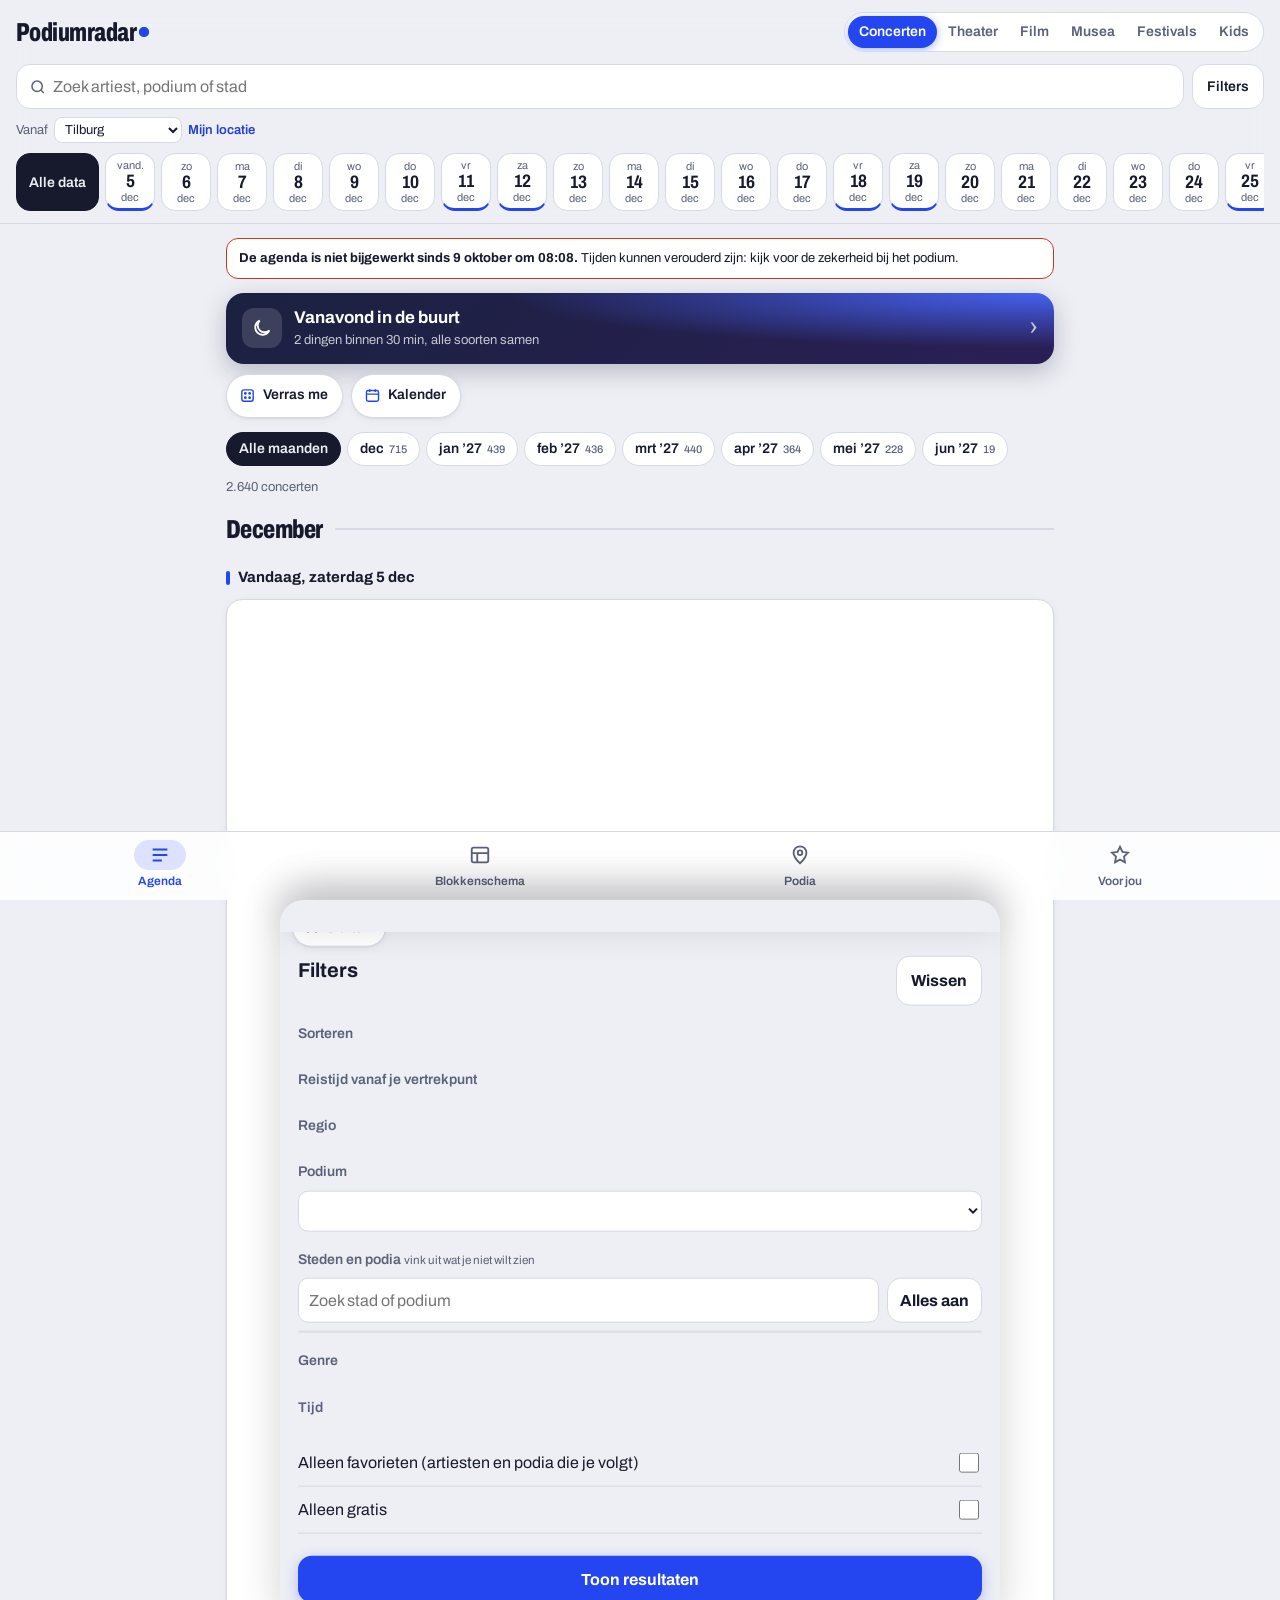
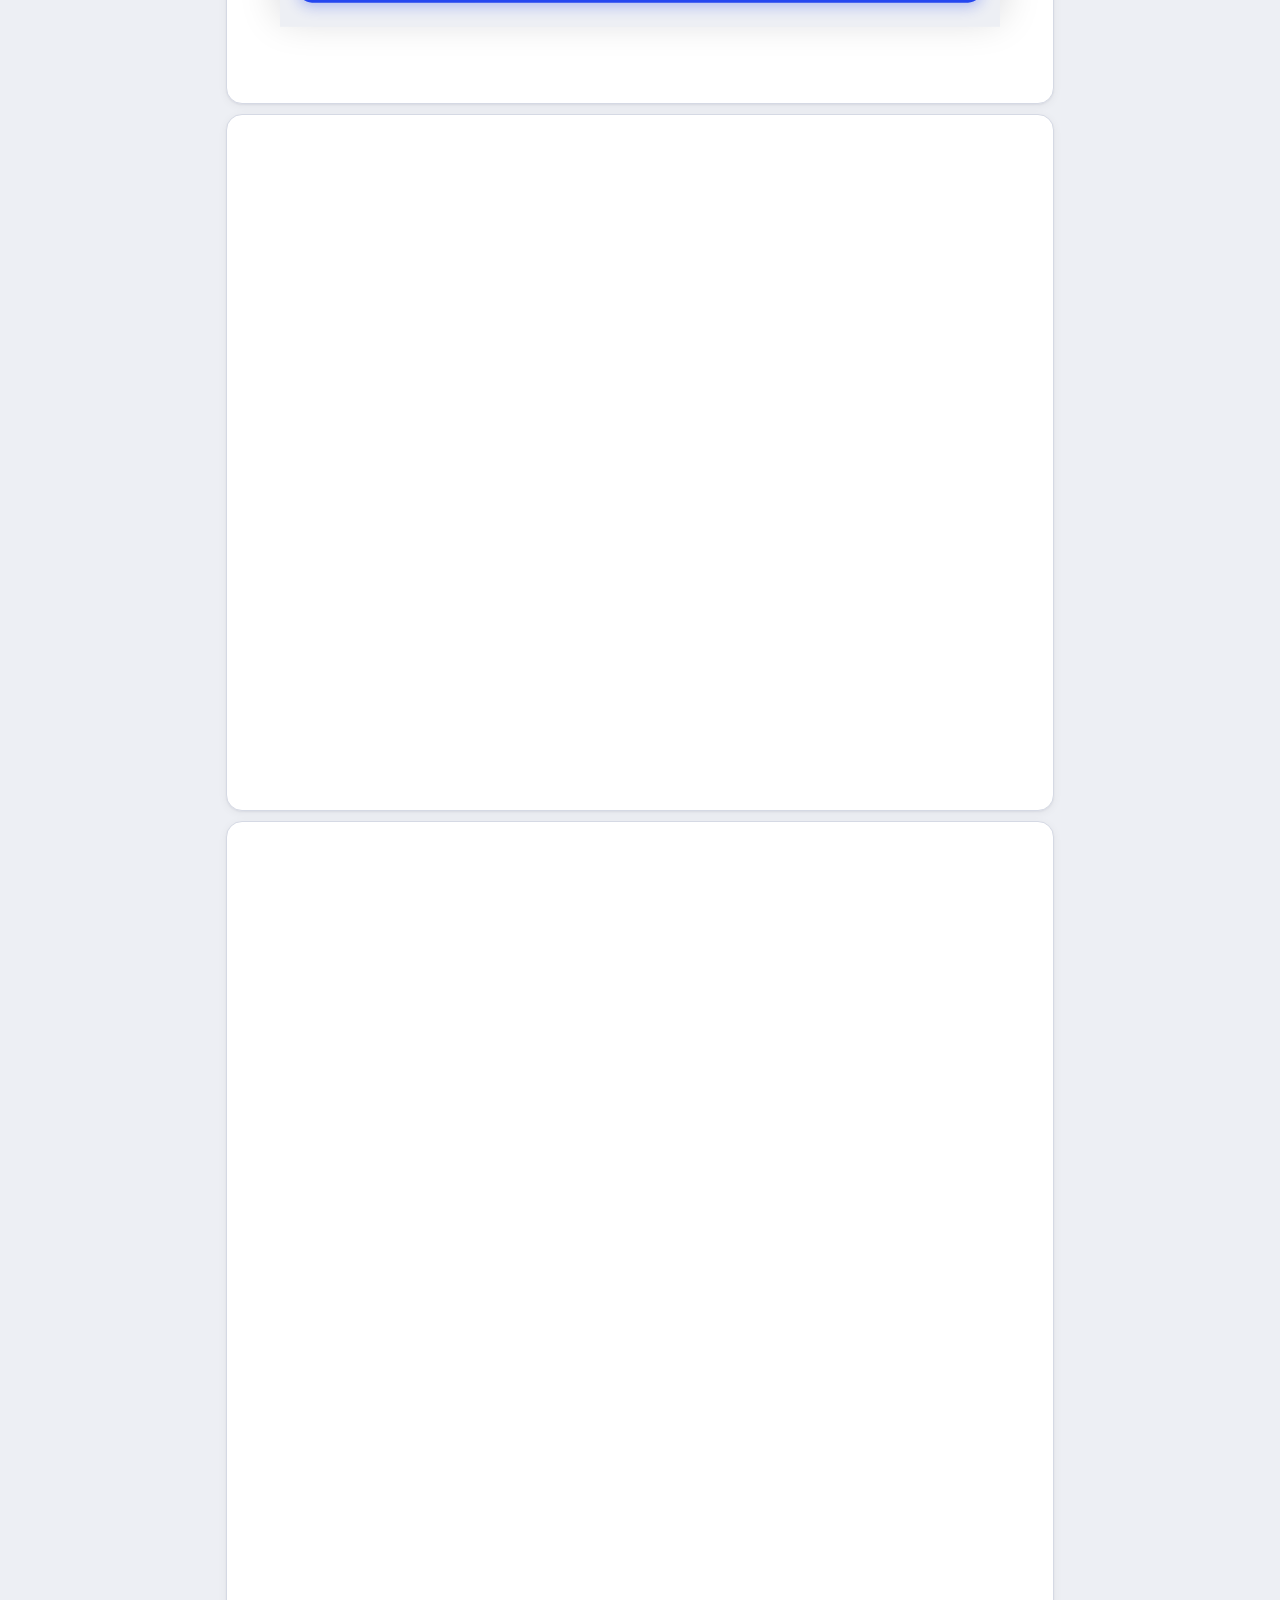
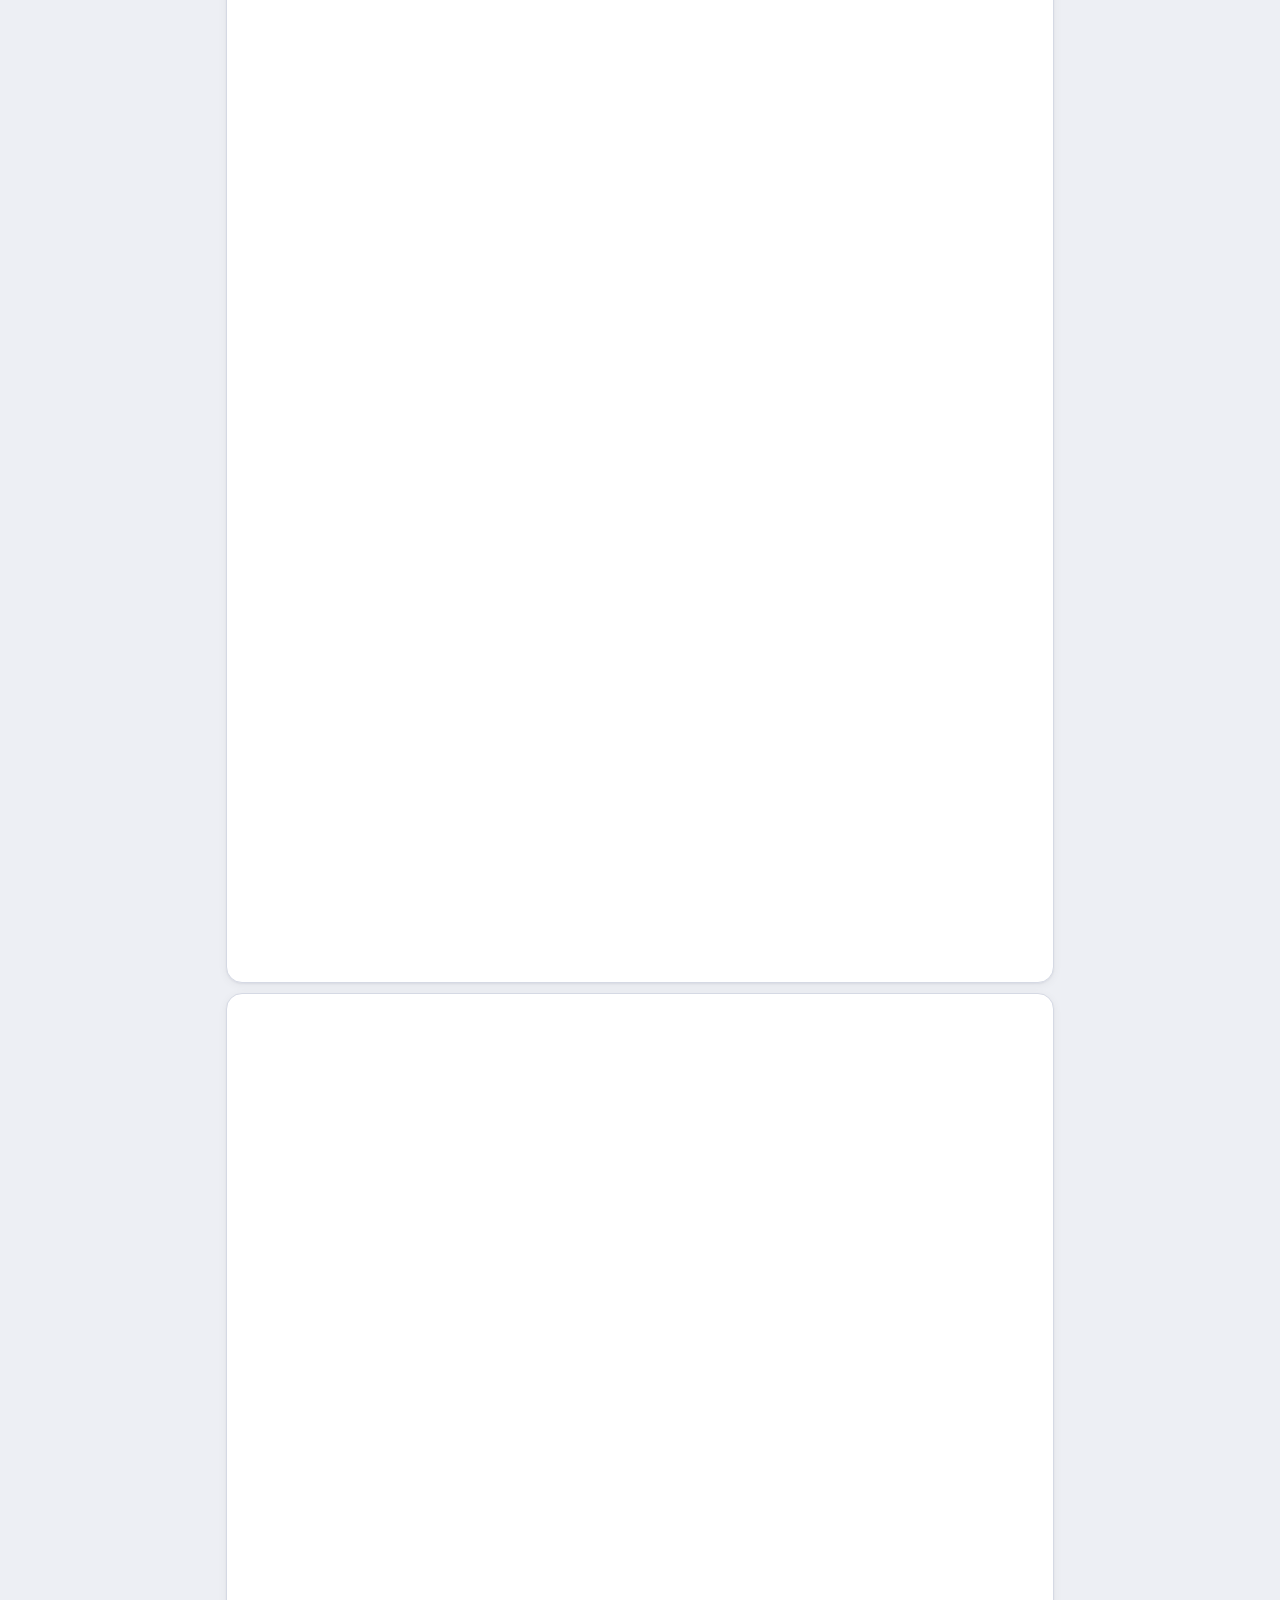
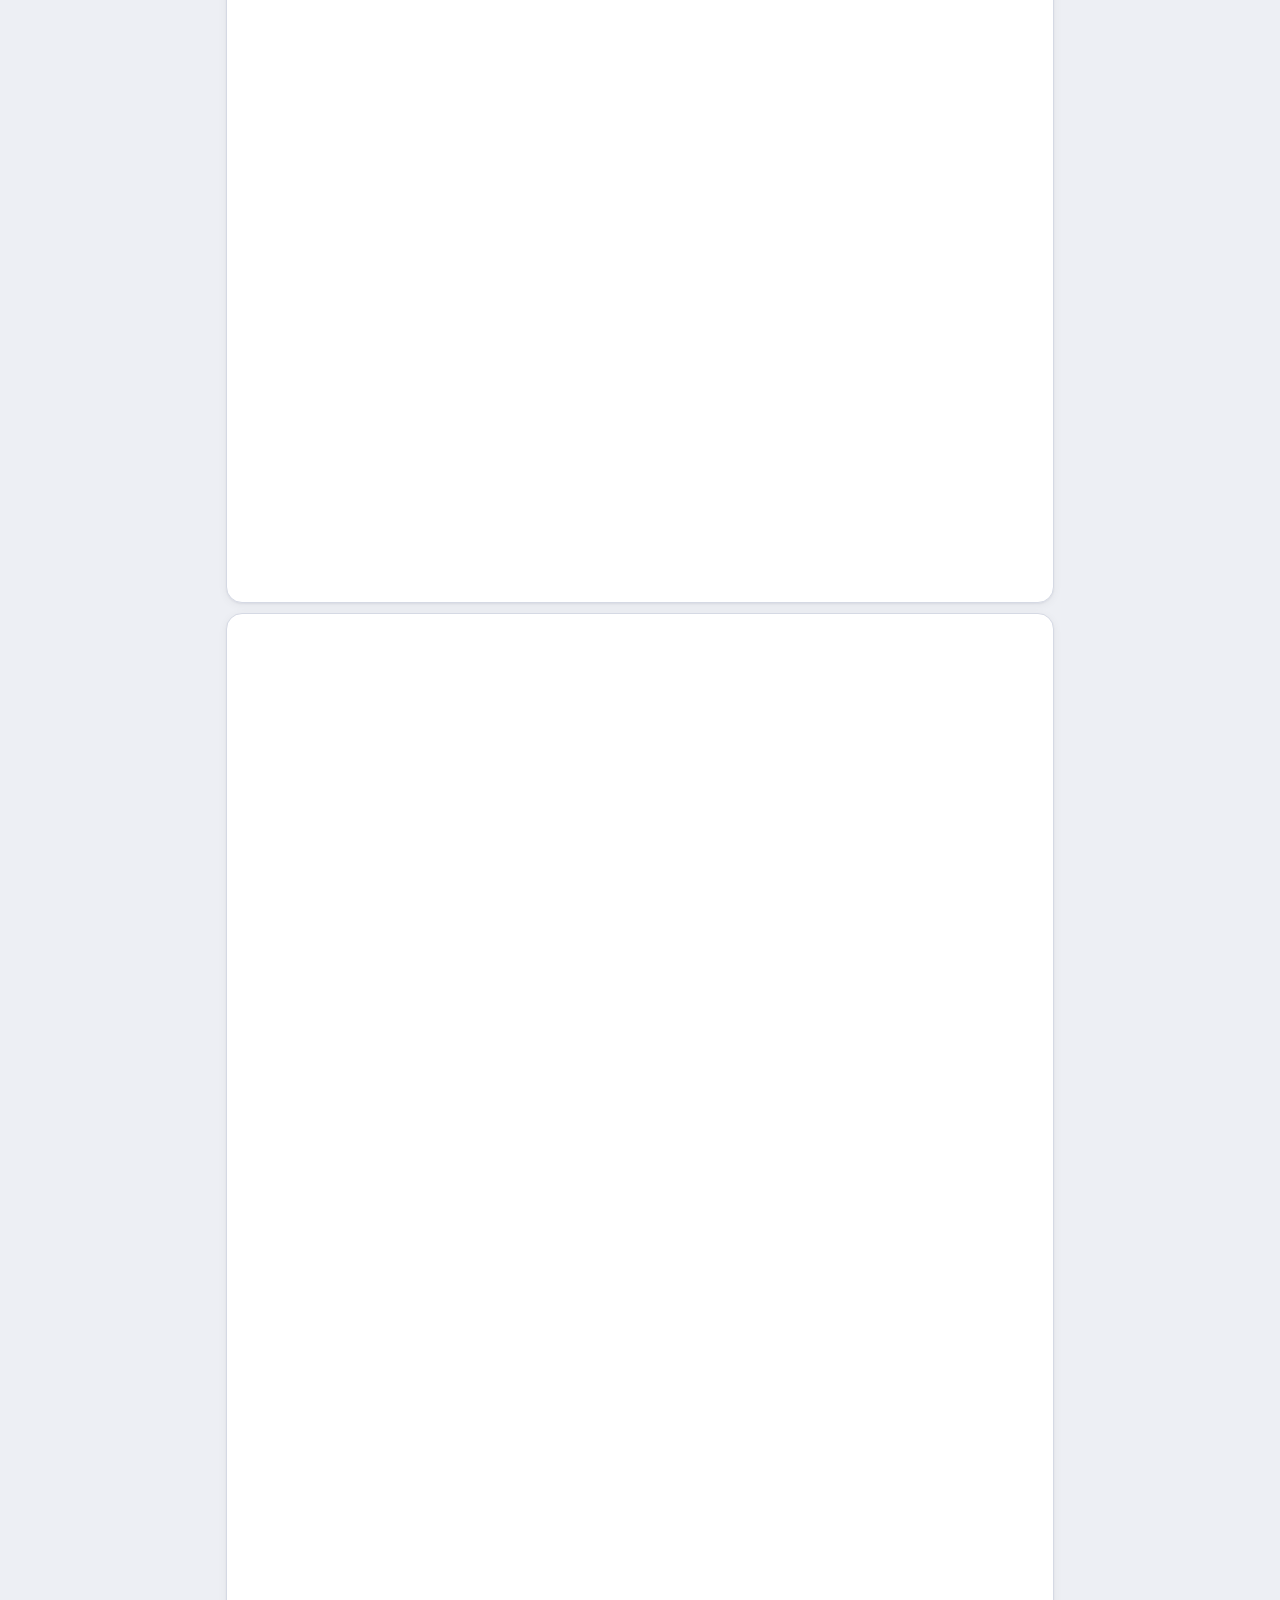
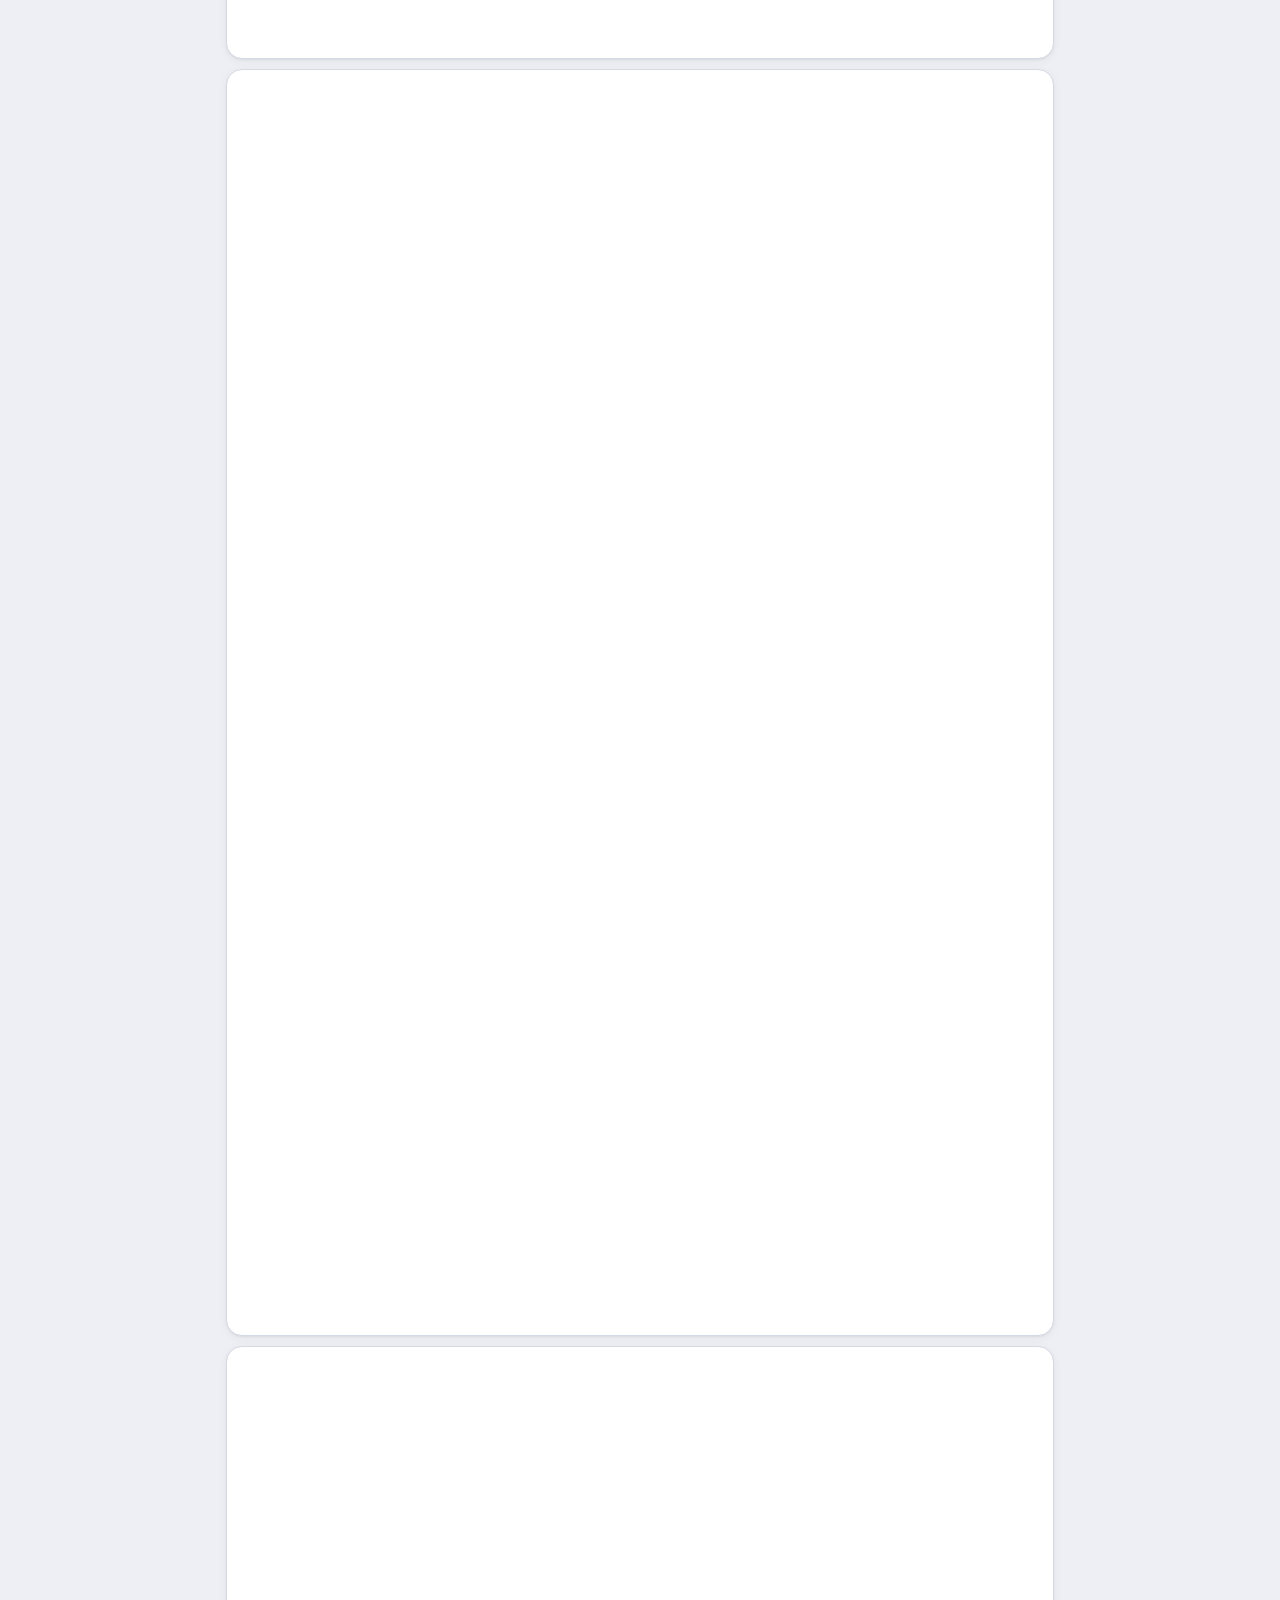
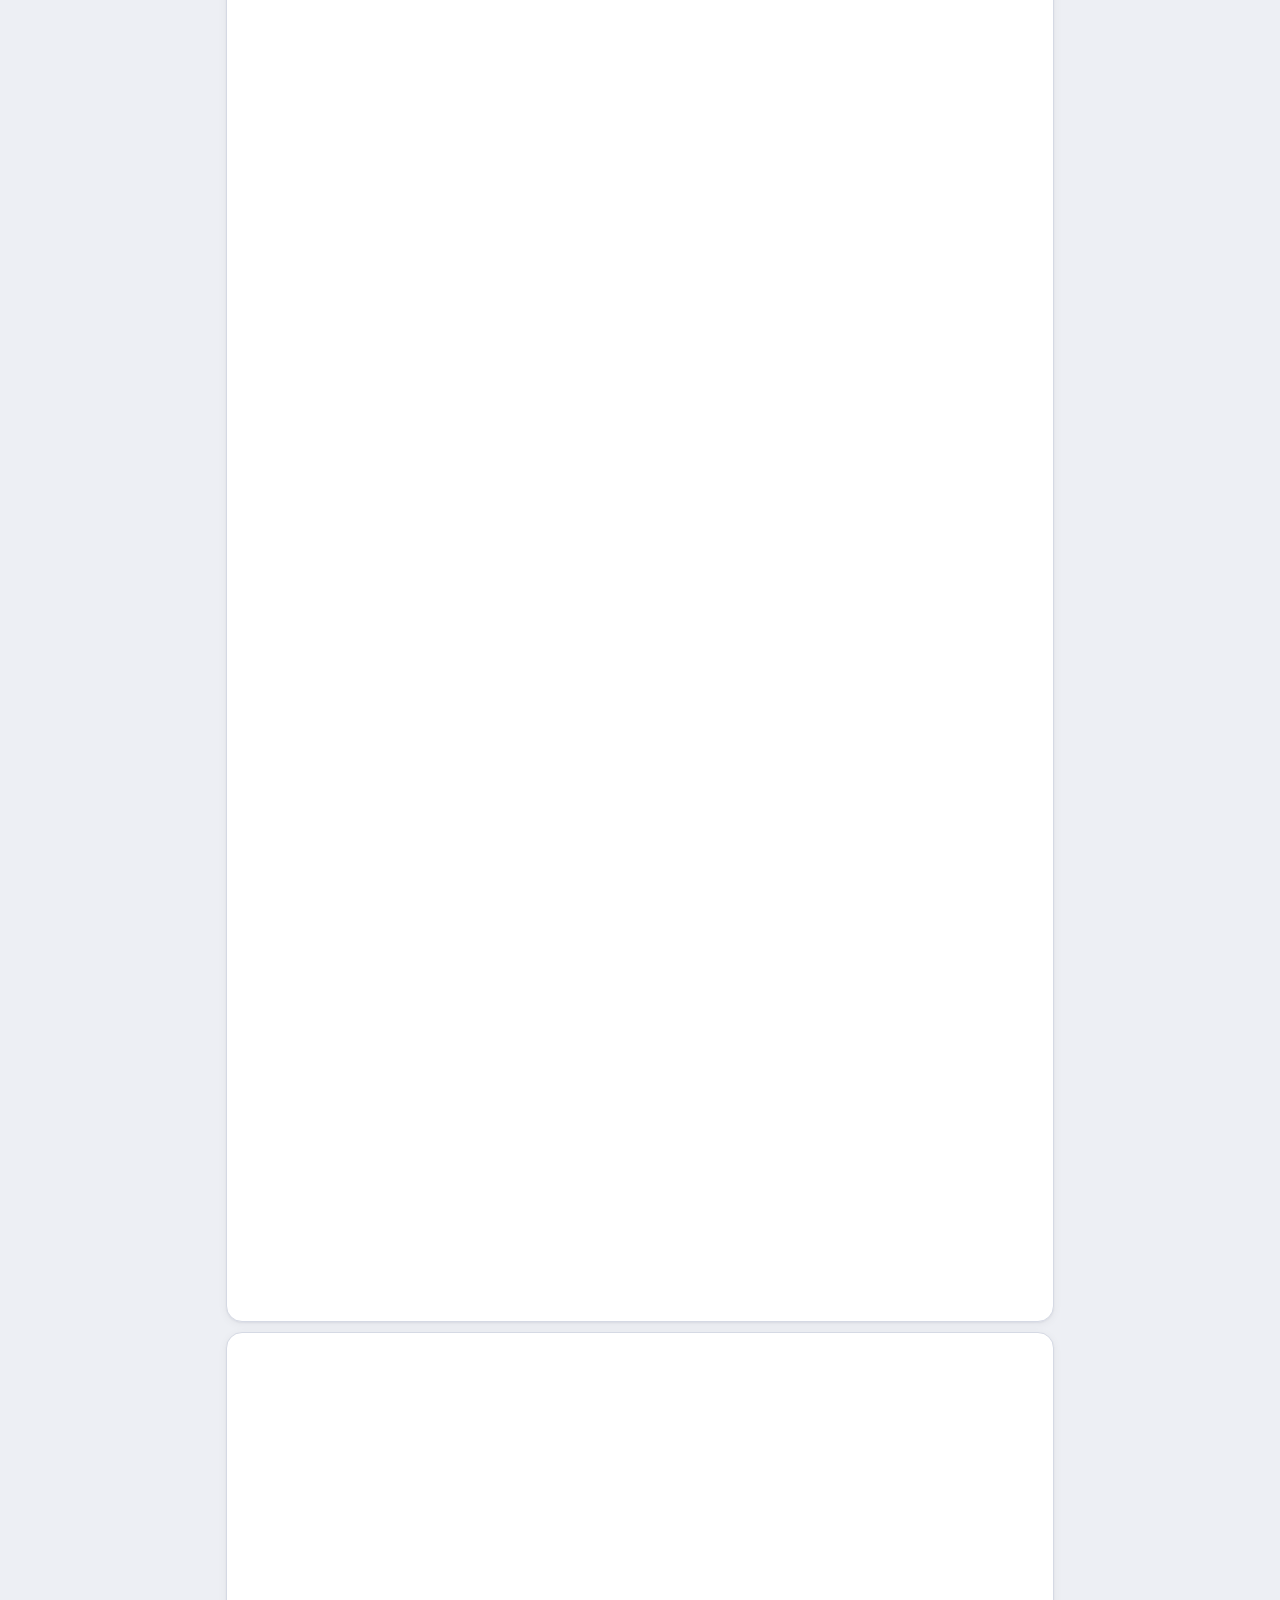
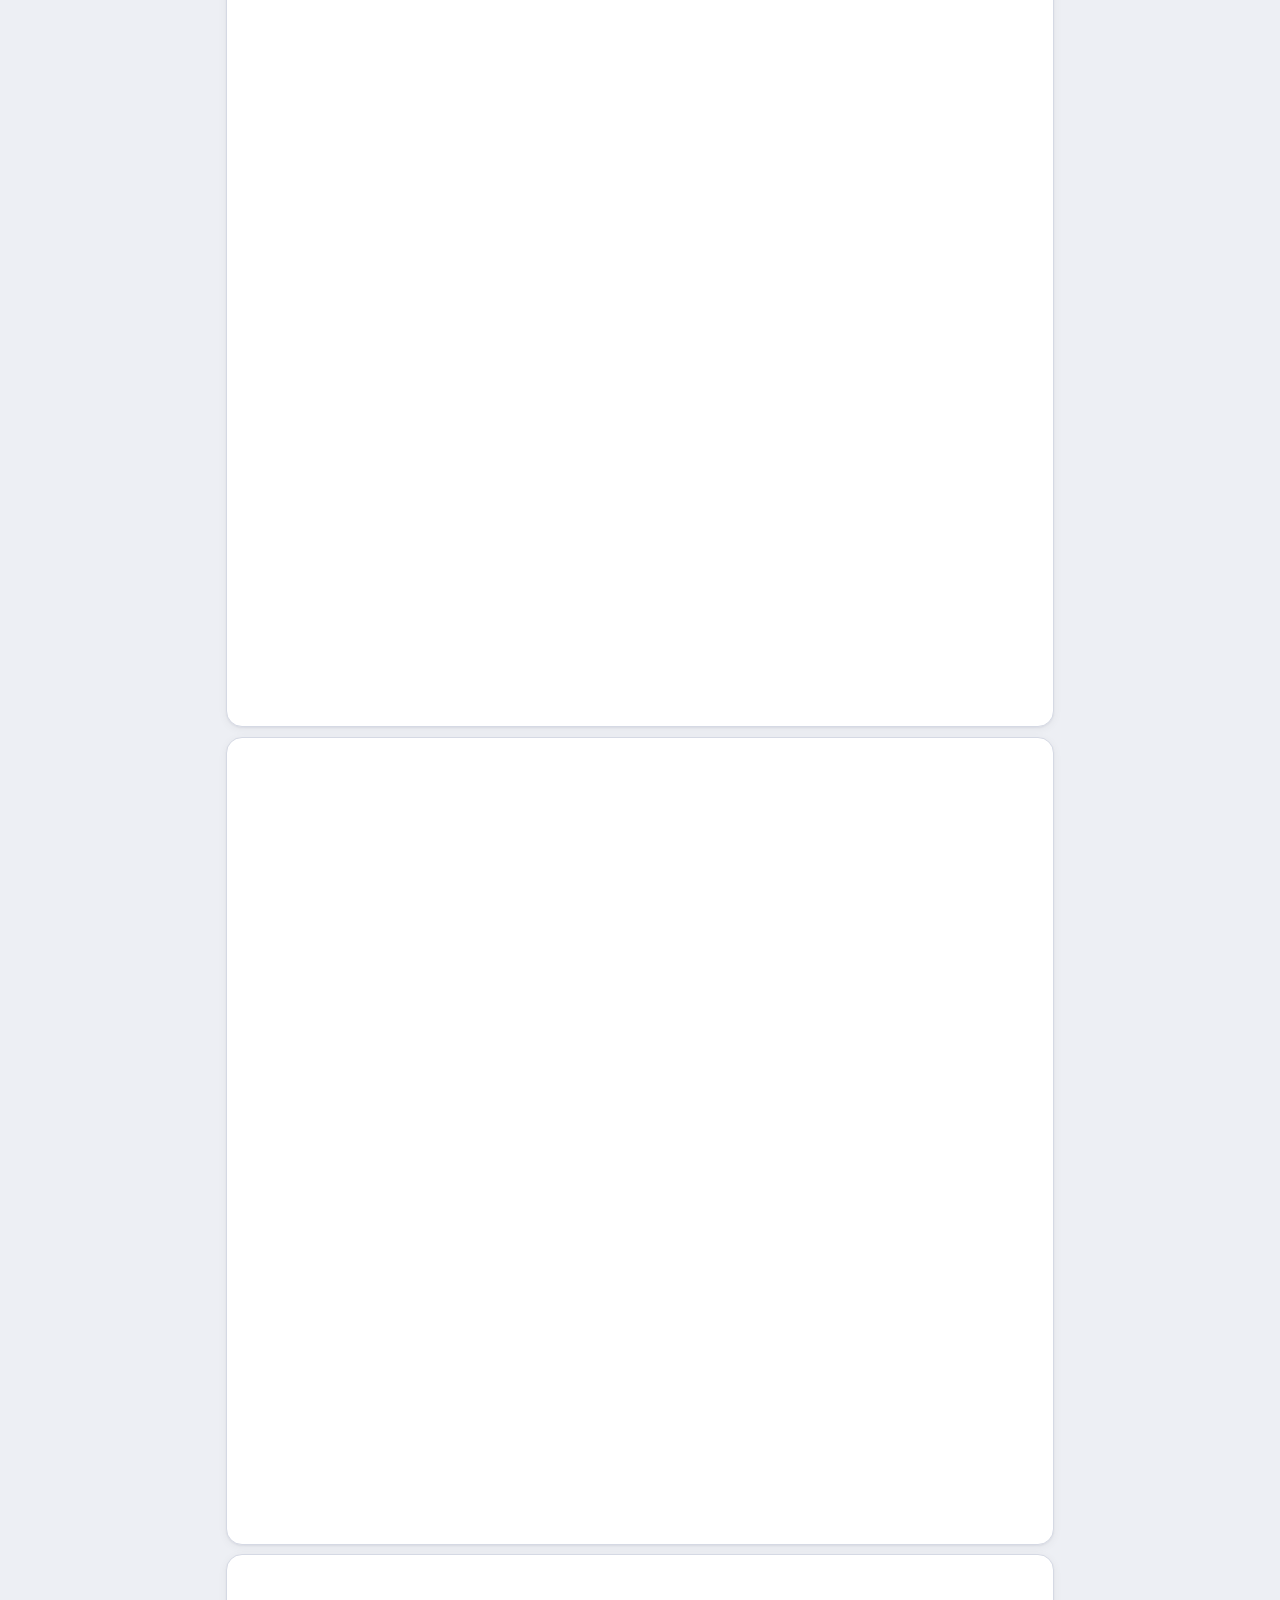
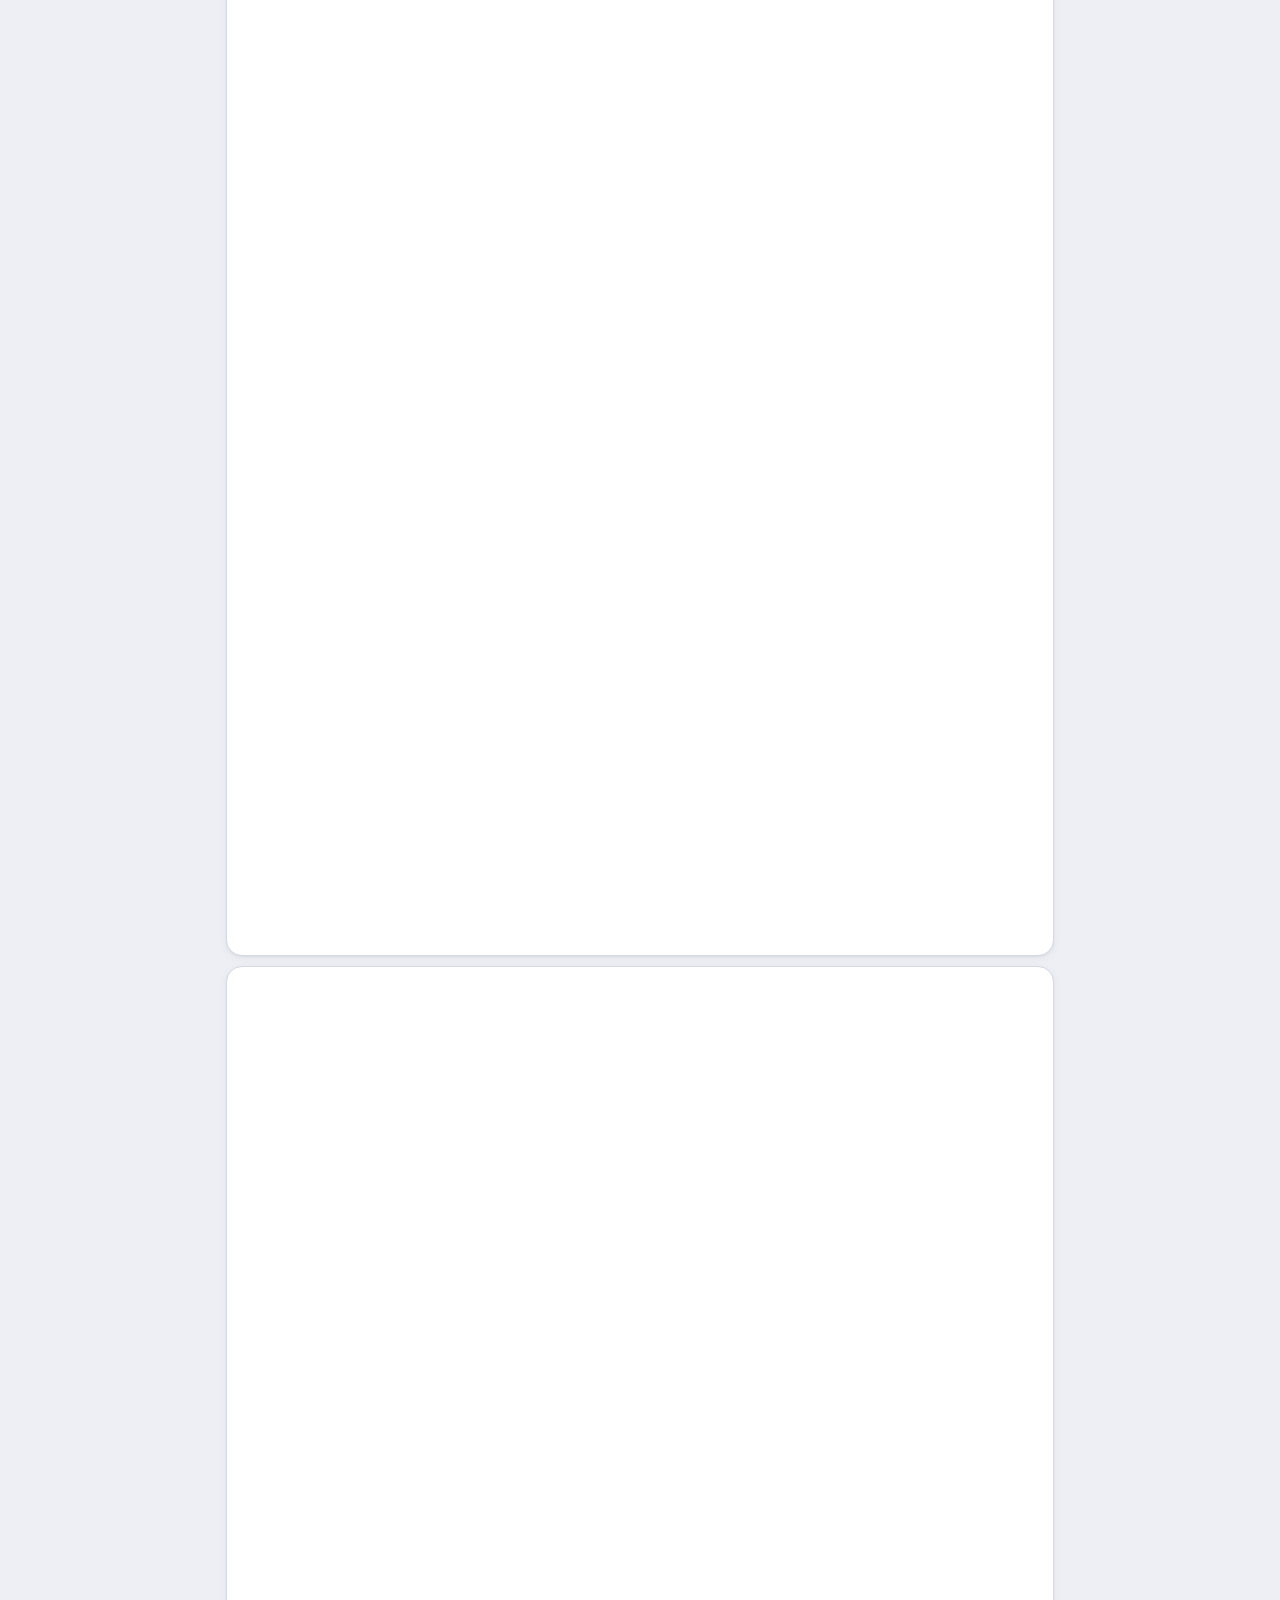
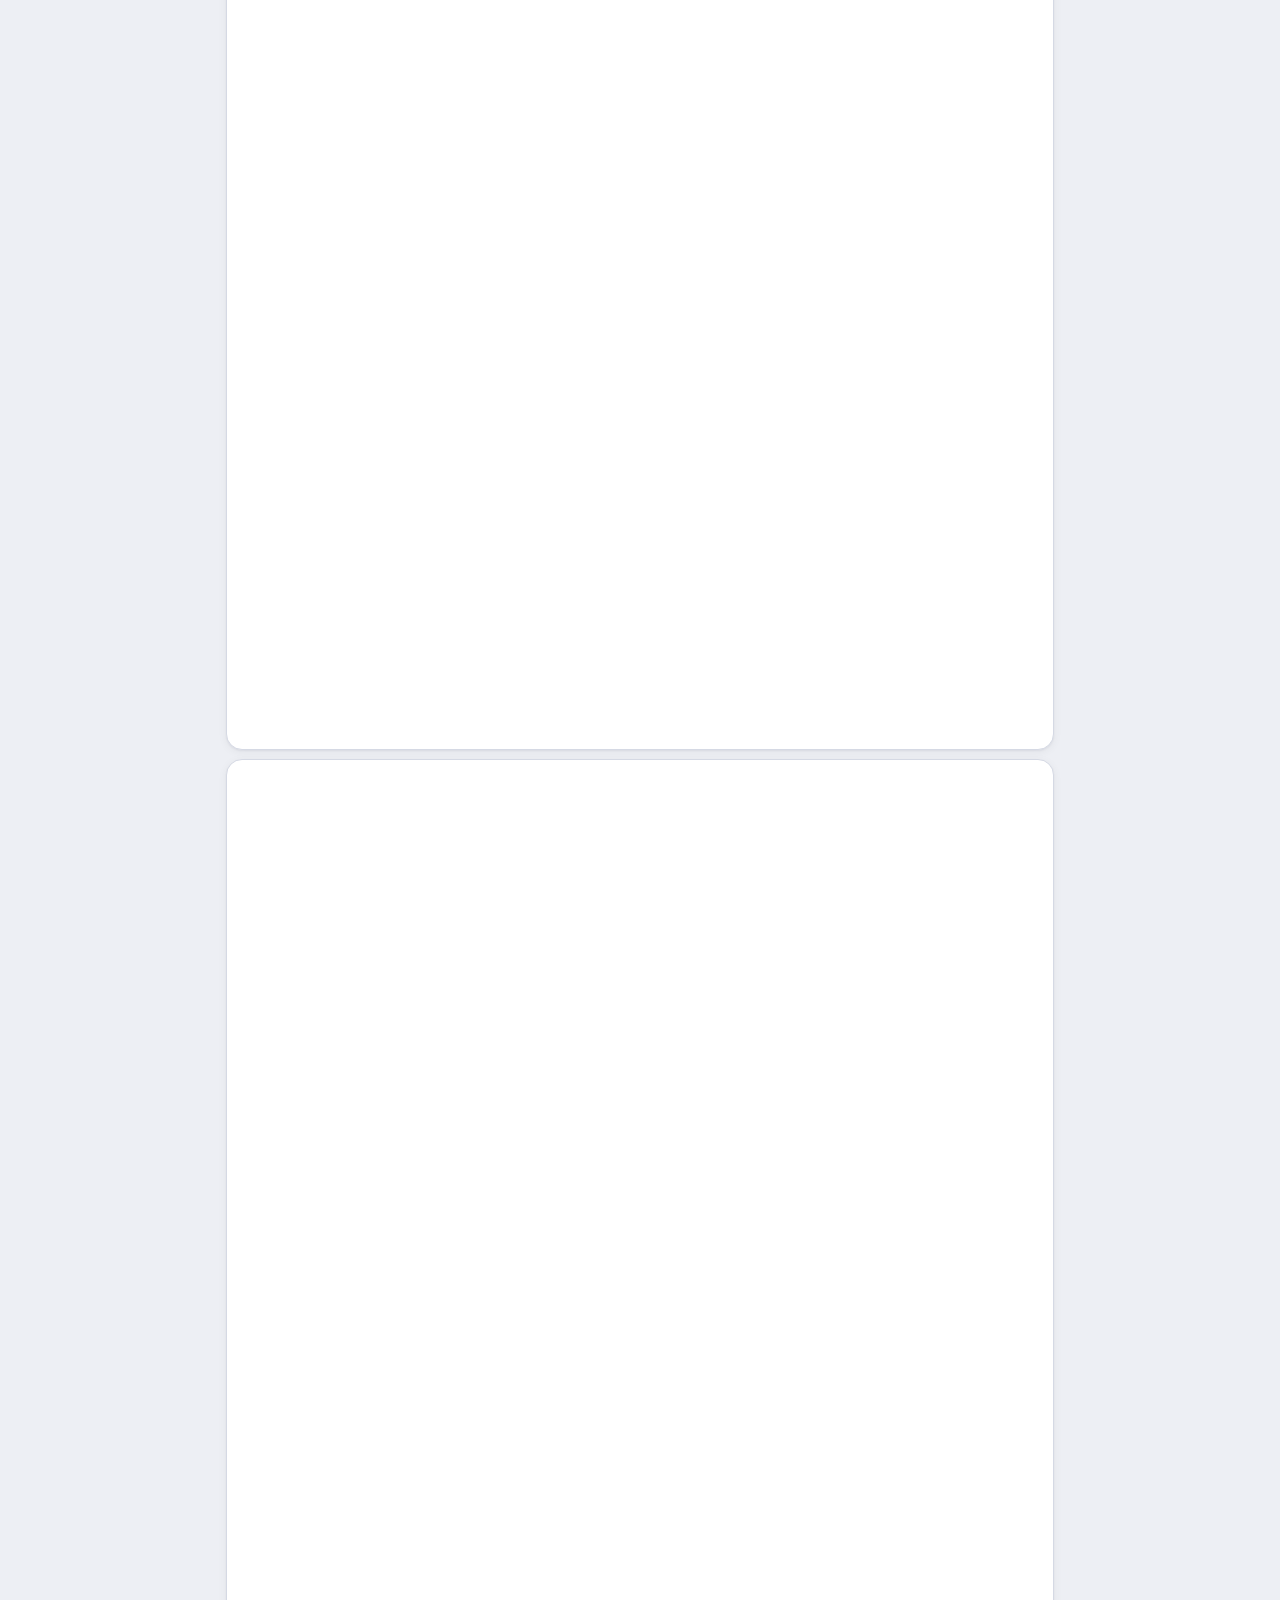
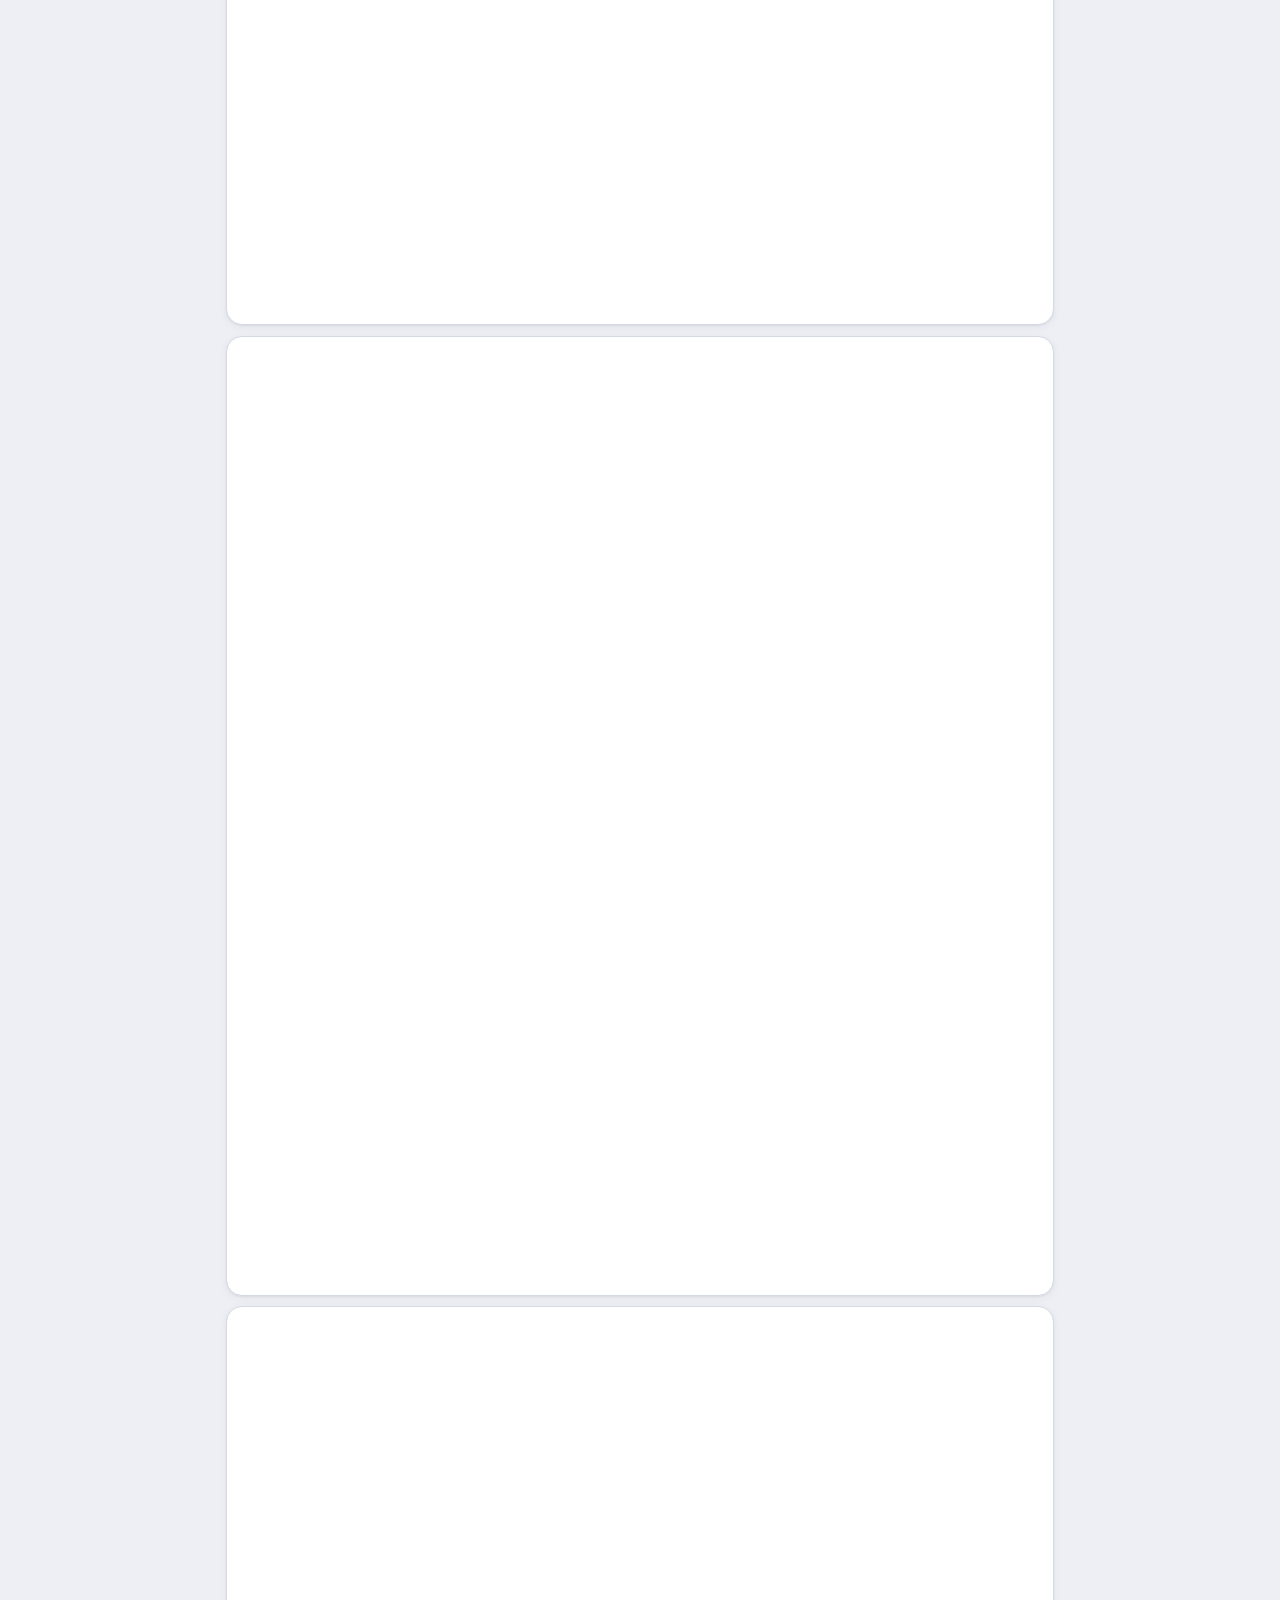
==== commit d543be26: "App en pipeline robuuster, privé en niet herleidbaar; Volglijst via GitHub weg App - kapotte rijen o" ====
--- a/podiumradar/site/index.html
+++ b/podiumradar/site/index.html
@@ -14,6 +14,7 @@
 <link rel="icon" href="icon.svg" type="image/svg+xml">
 <link rel="apple-touch-icon" href="icon-180.png">
 <!-- Alleen eigen bestanden laden en uitvoeren: ook als er ooit iets vreemds in de gegevens van een bron staat -->
+<meta name="robots" content="noindex, nofollow">
 <meta http-equiv="Content-Security-Policy" content="default-src 'self'; script-src 'self'; style-src 'self' 'unsafe-inline'; img-src 'self' data:; font-src 'self'; connect-src 'self'; manifest-src 'self'; worker-src 'self'; object-src 'none'; base-uri 'self'; form-action 'none'">
 <meta name="referrer" content="strict-origin-when-cross-origin">
 <link rel="stylesheet" href="fonts.css">
@@ -291,6 +292,9 @@
 .ai{background:var(--card);border:1px dashed var(--acc);border-radius:12px;padding:12px;margin-top:10px;font-size:14px}
 .ai p{margin:6px 0}
 .note{font-size:12px;color:var(--muted);margin-top:18px}
+.stale{margin:10px 0 4px;padding:10px 12px;border:1px solid var(--warn);border-radius:12px;background:var(--card);color:var(--ink);font-size:13px;line-height:1.4}
+/* lange lijsten: kaarten buiten beeld worden pas getekend als ze in beeld komen */
+.ev{content-visibility:auto;contain-intrinsic-size:auto 86px}
 .note a{color:var(--acc)}
 /* Kleine gekleurde tekst iets naar de tekstkleur trekken: leesbaar (AA) in elke soortkleur, licht en donker */
 @supports (color:color-mix(in srgb,red 50%,blue)){
@@ -397,7 +401,7 @@
   <div class="home"><span>Vanaf</span><select id="homeSel" aria-label="Vertrekpunt"></select><button id="geoBtn">Mijn locatie</button></div>
   <div class="dates" id="dates" role="group" aria-label="Datum"></div>
 </header>
-<main id="main"></main>
+<main id="main" aria-live="polite"><div class="empty">Agenda laden…</div></main>
 <nav class="tabs" aria-label="Weergave">
   <button data-view="list" aria-current="page"><svg viewBox="0 0 24 24" fill="none" stroke="currentColor" stroke-width="2"><path d="M4 6h16M4 12h16M4 18h10"/></svg>Agenda</button>
   <button data-view="grid"><svg viewBox="0 0 24 24" fill="none" stroke="currentColor" stroke-width="2"><rect x="3" y="4" width="18" height="16" rx="2"/><path d="M3 10h18M9 10v10"/></svg>Blokkenschema</button>
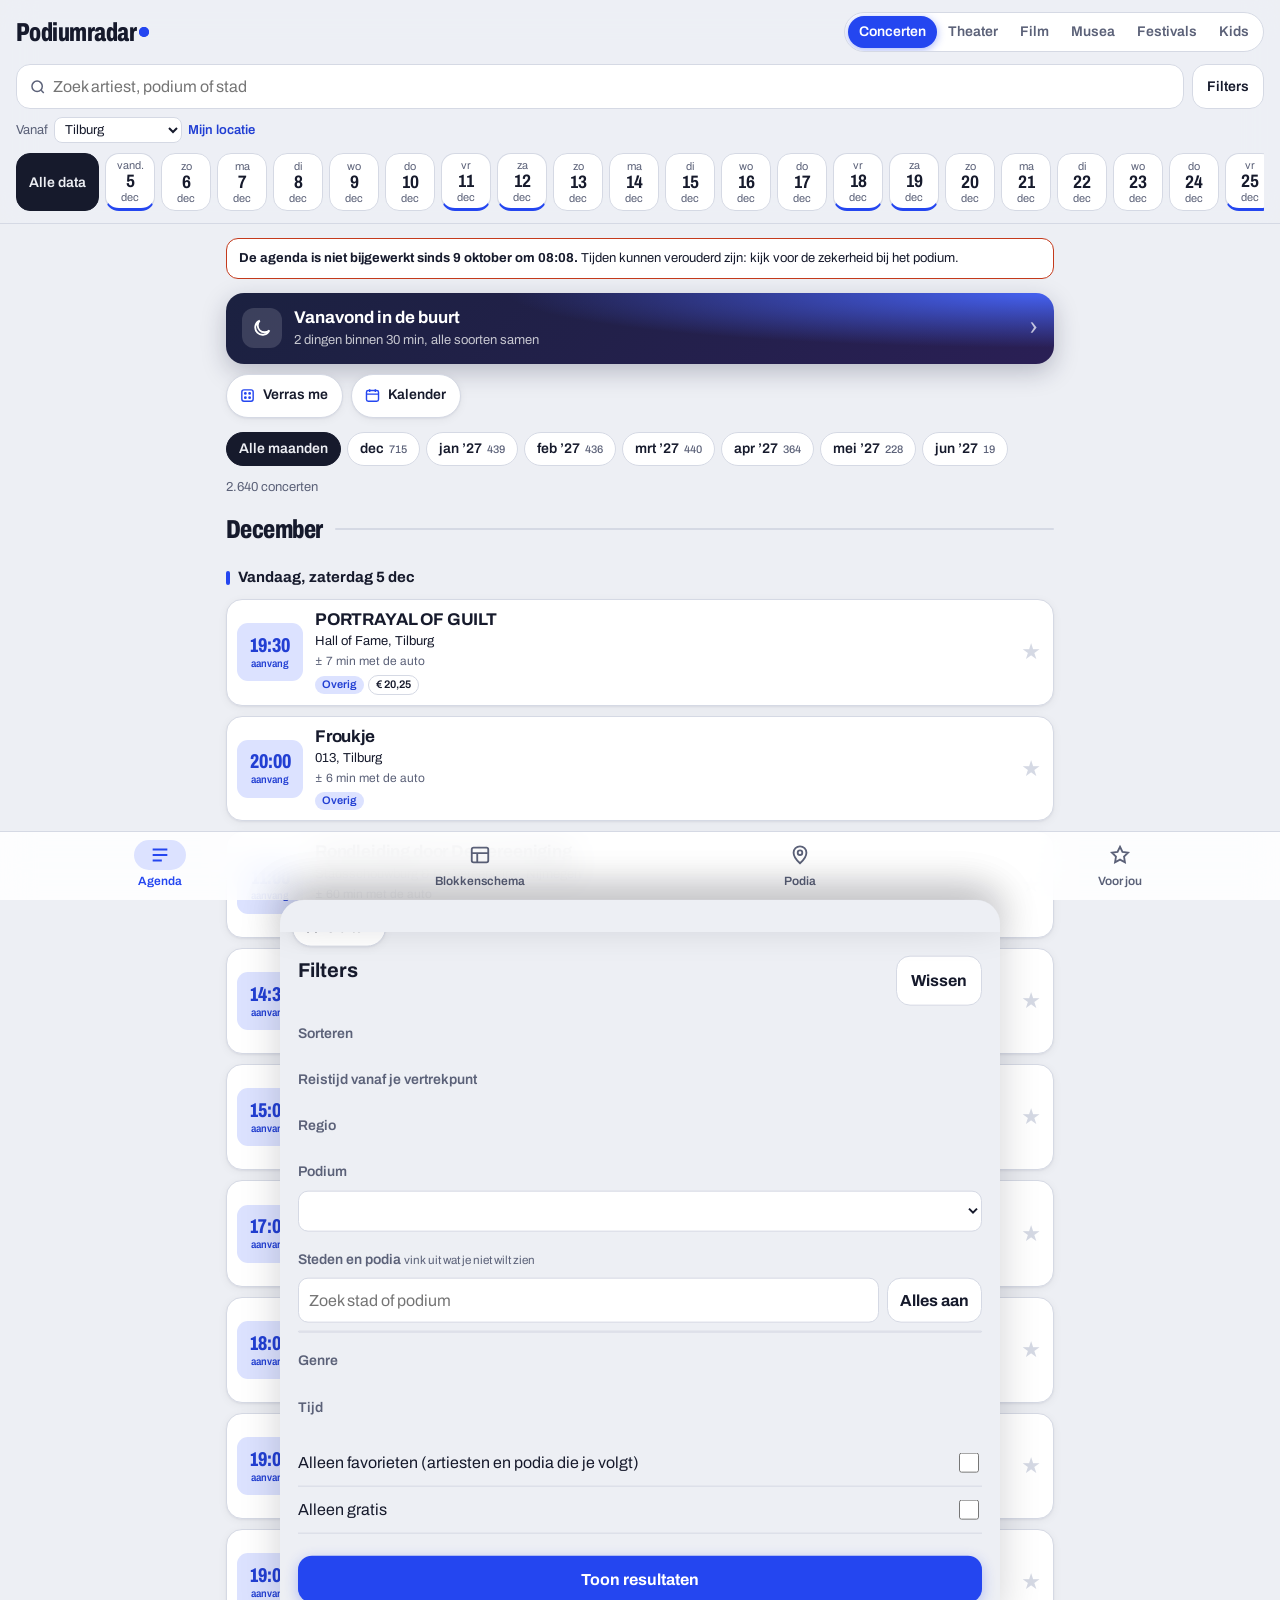
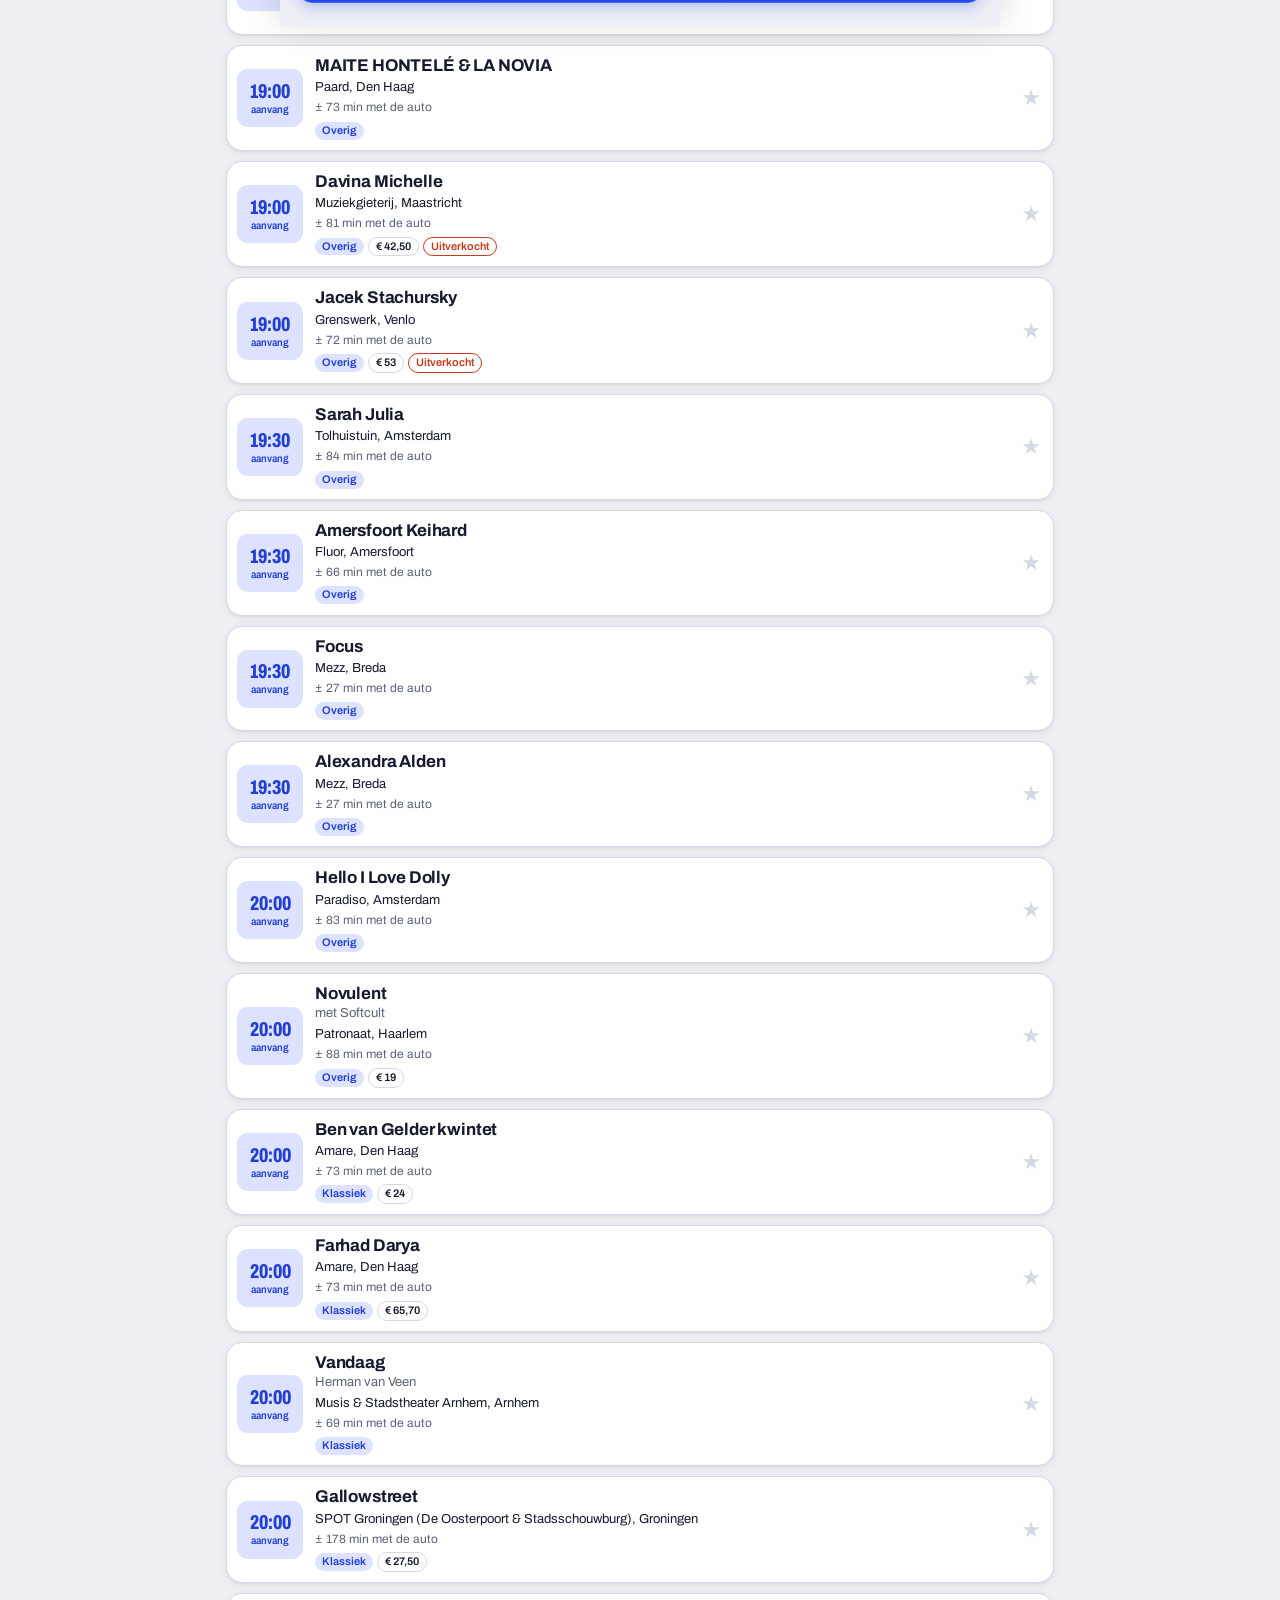
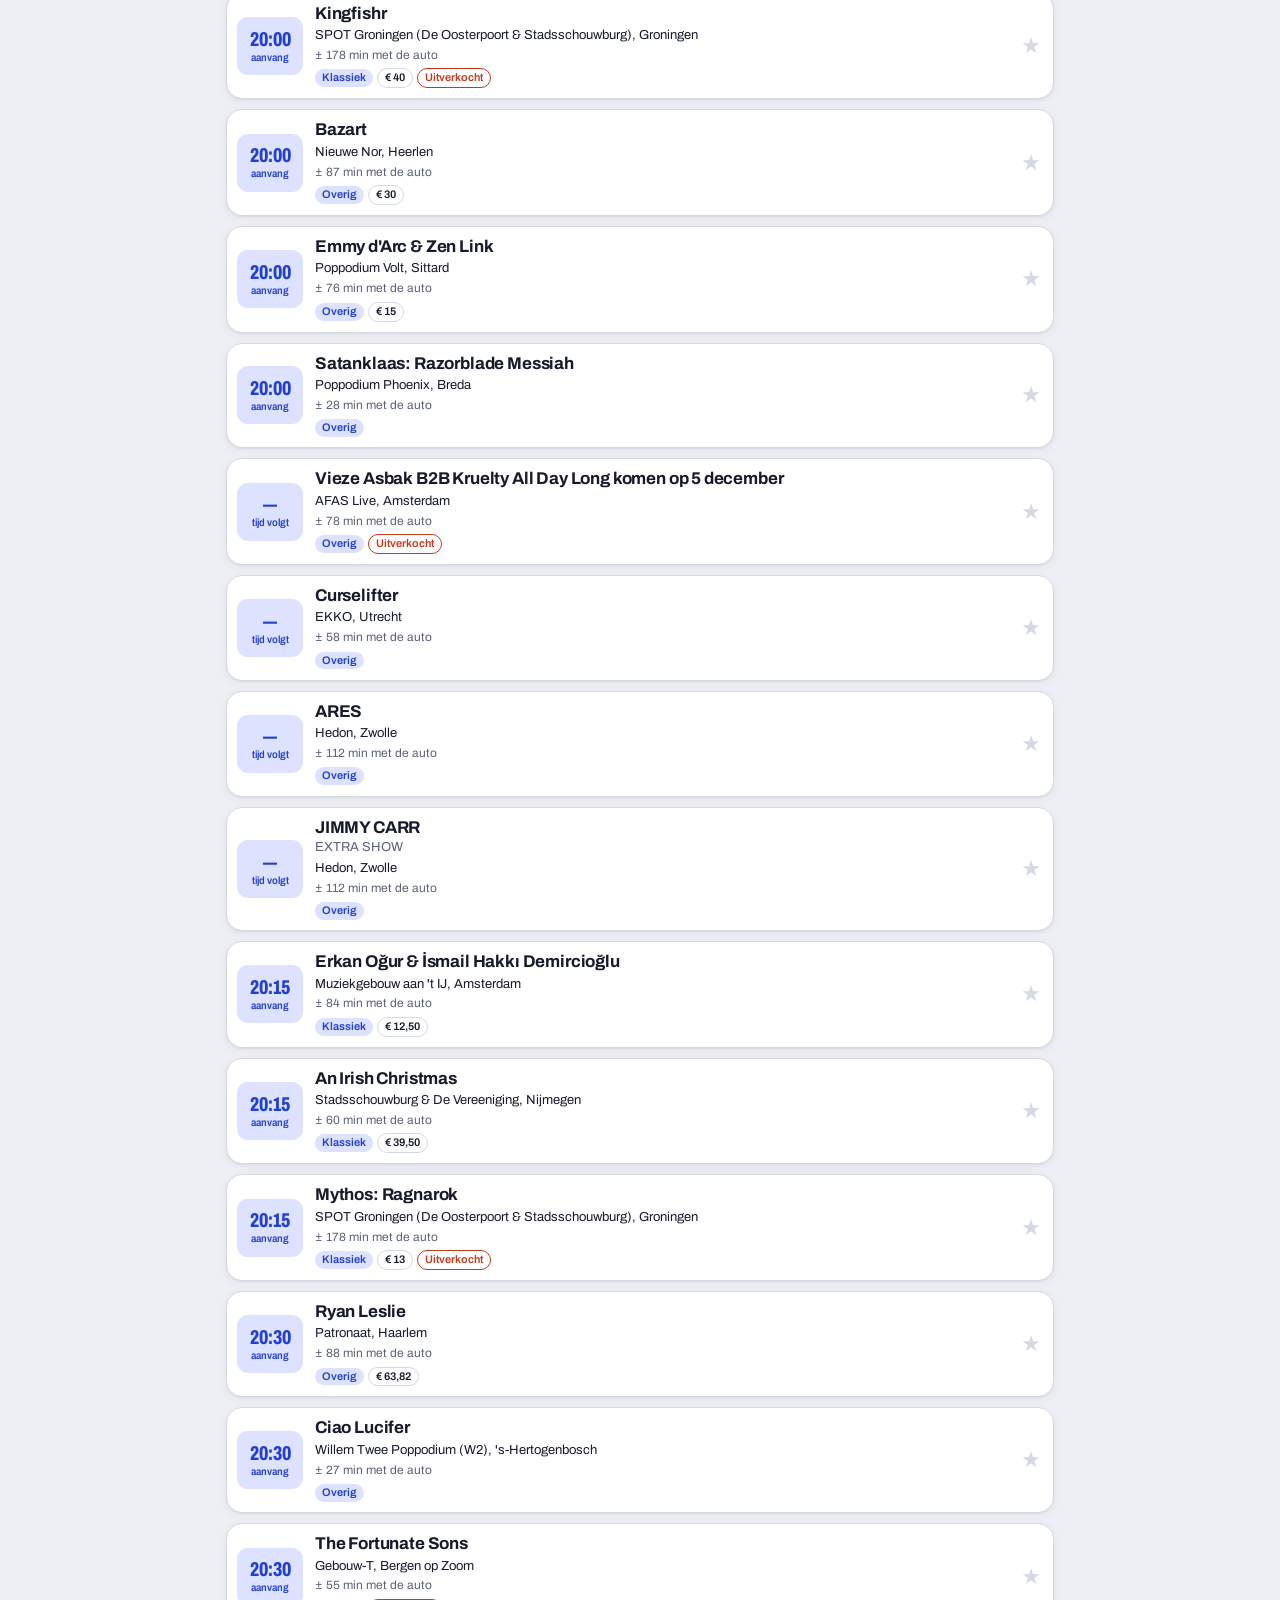
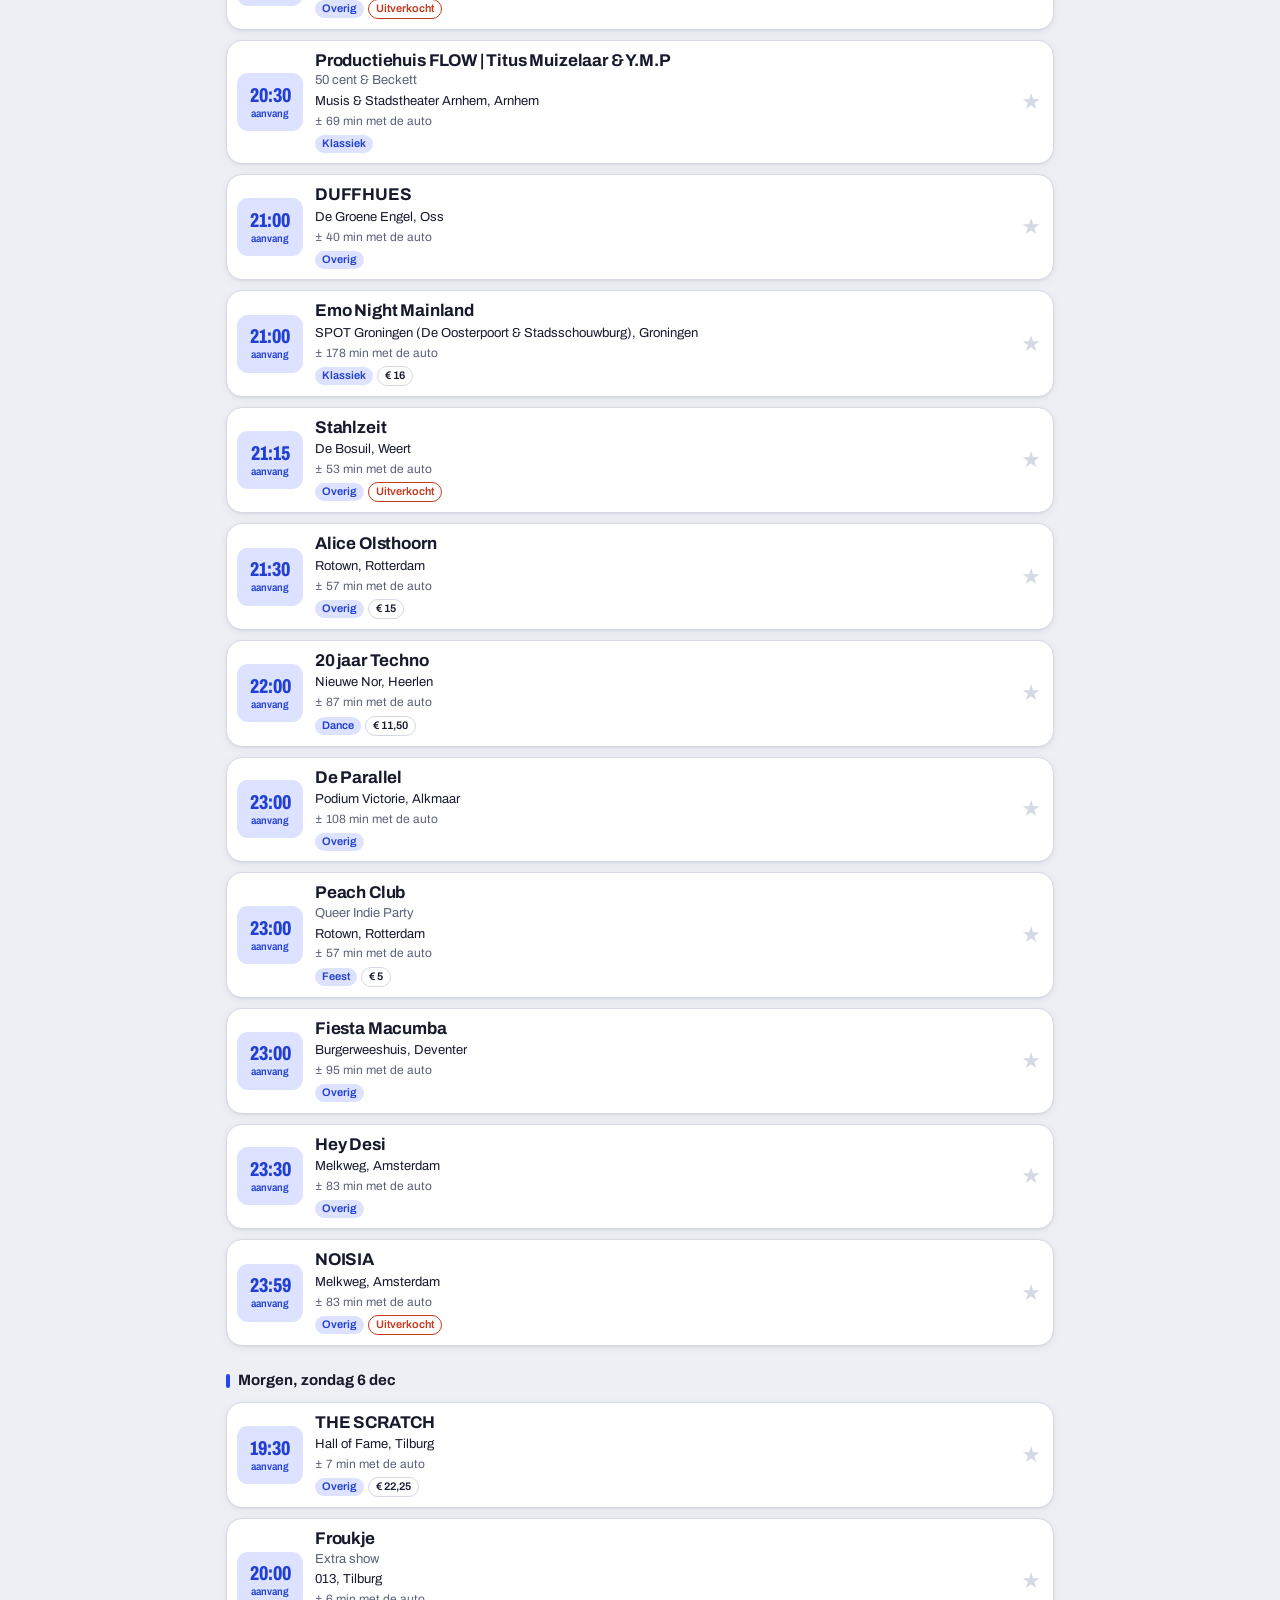
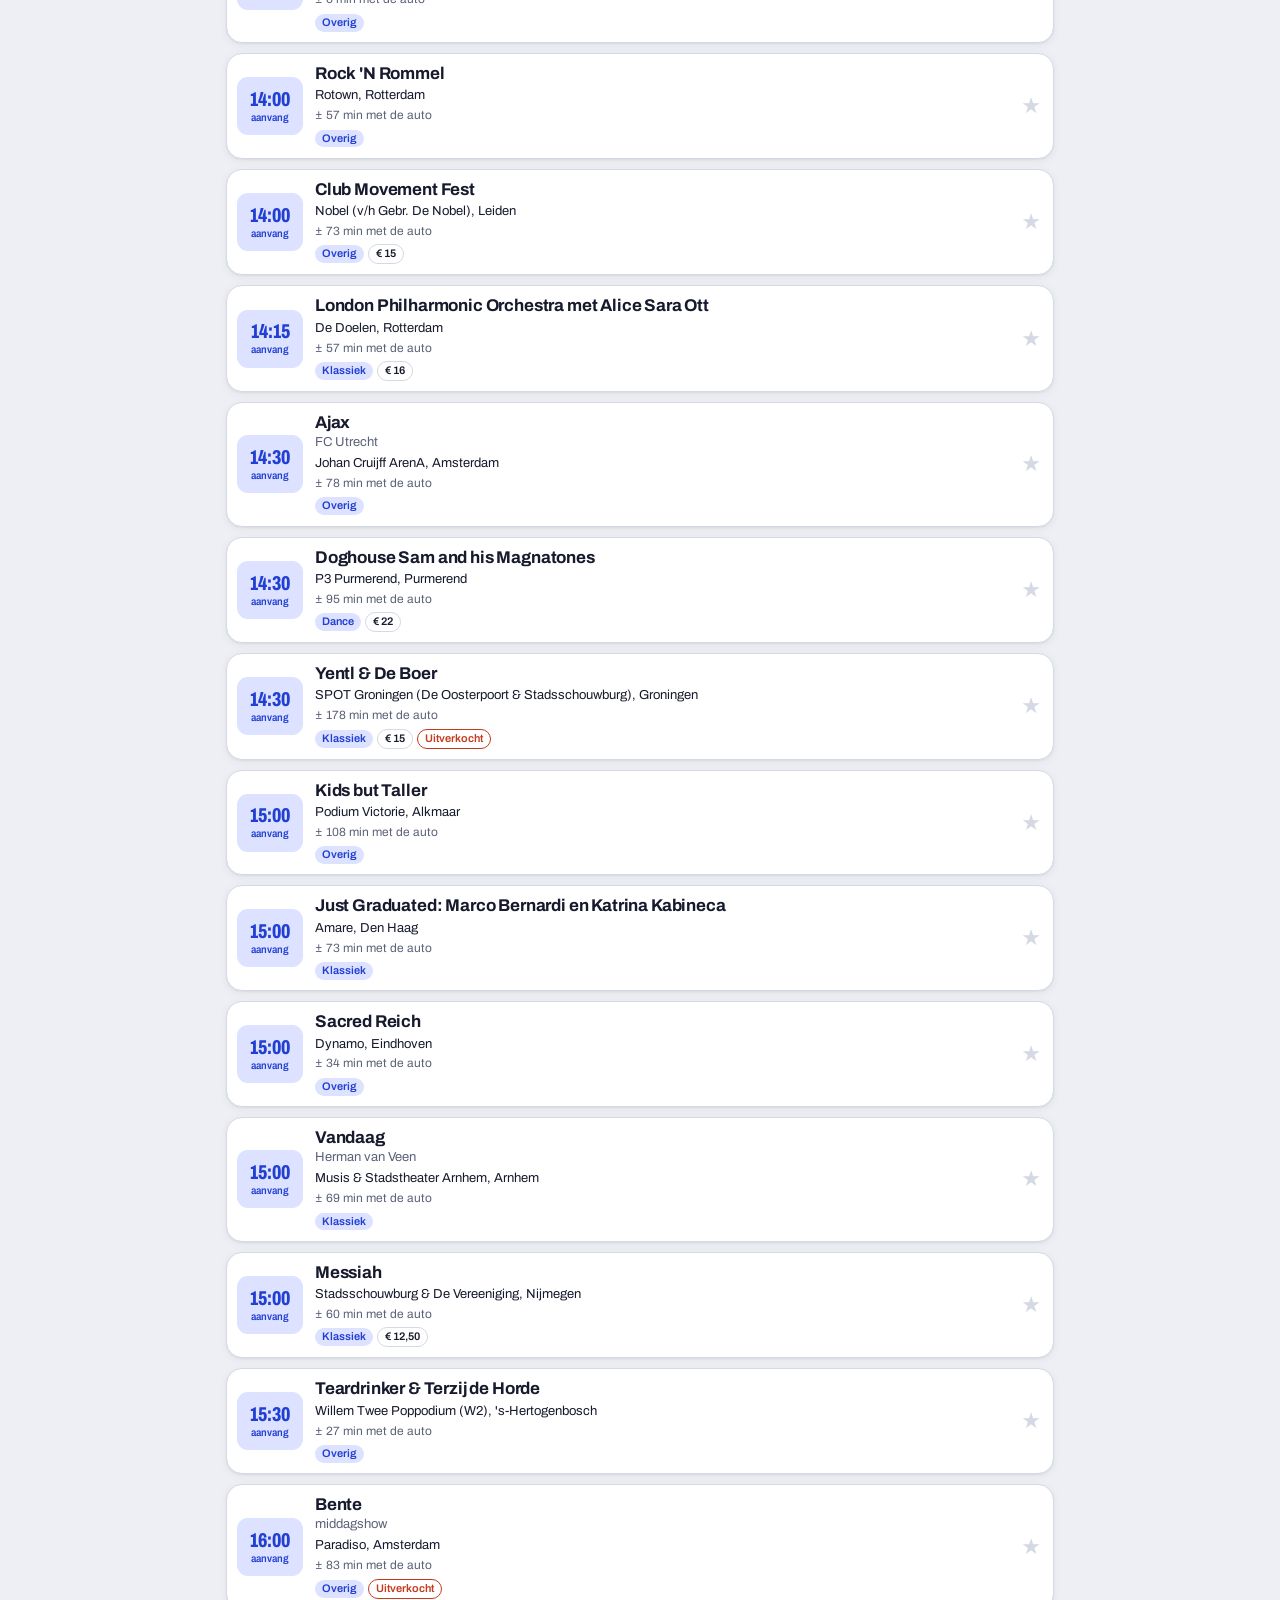
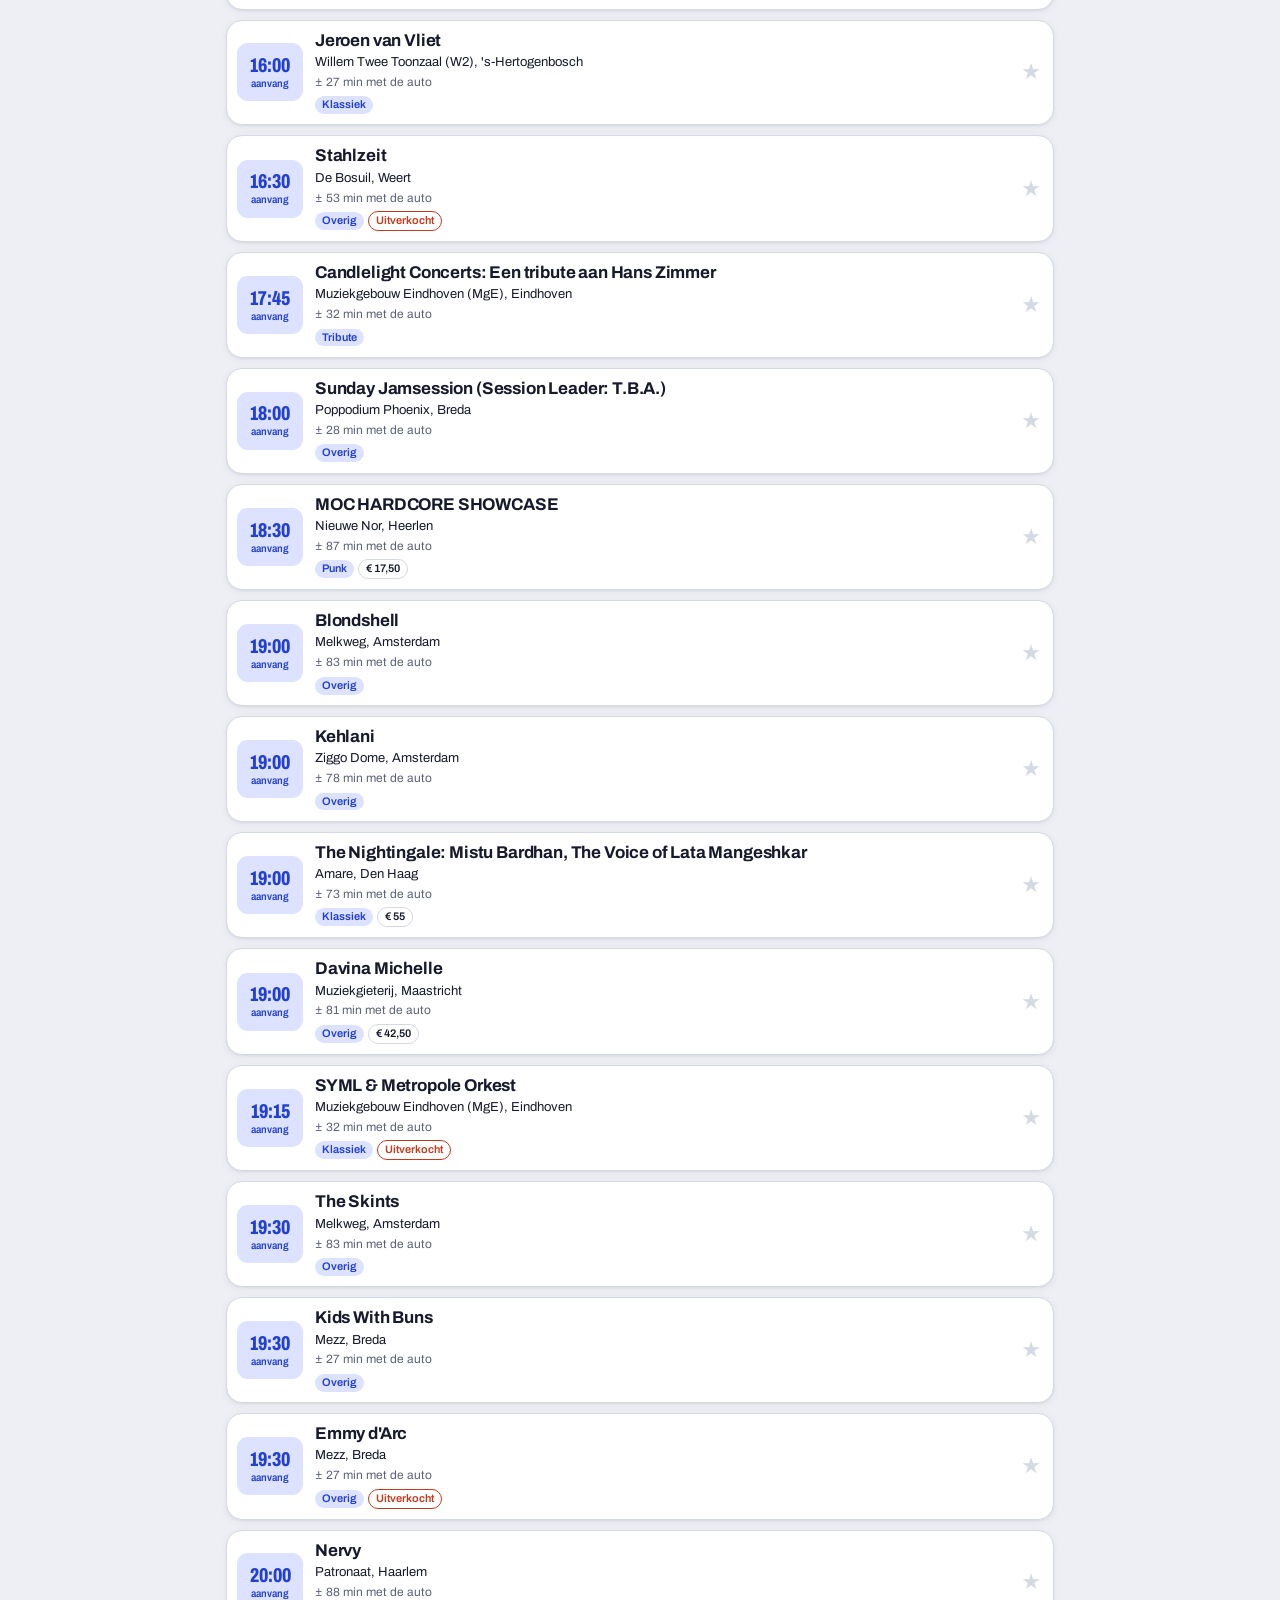
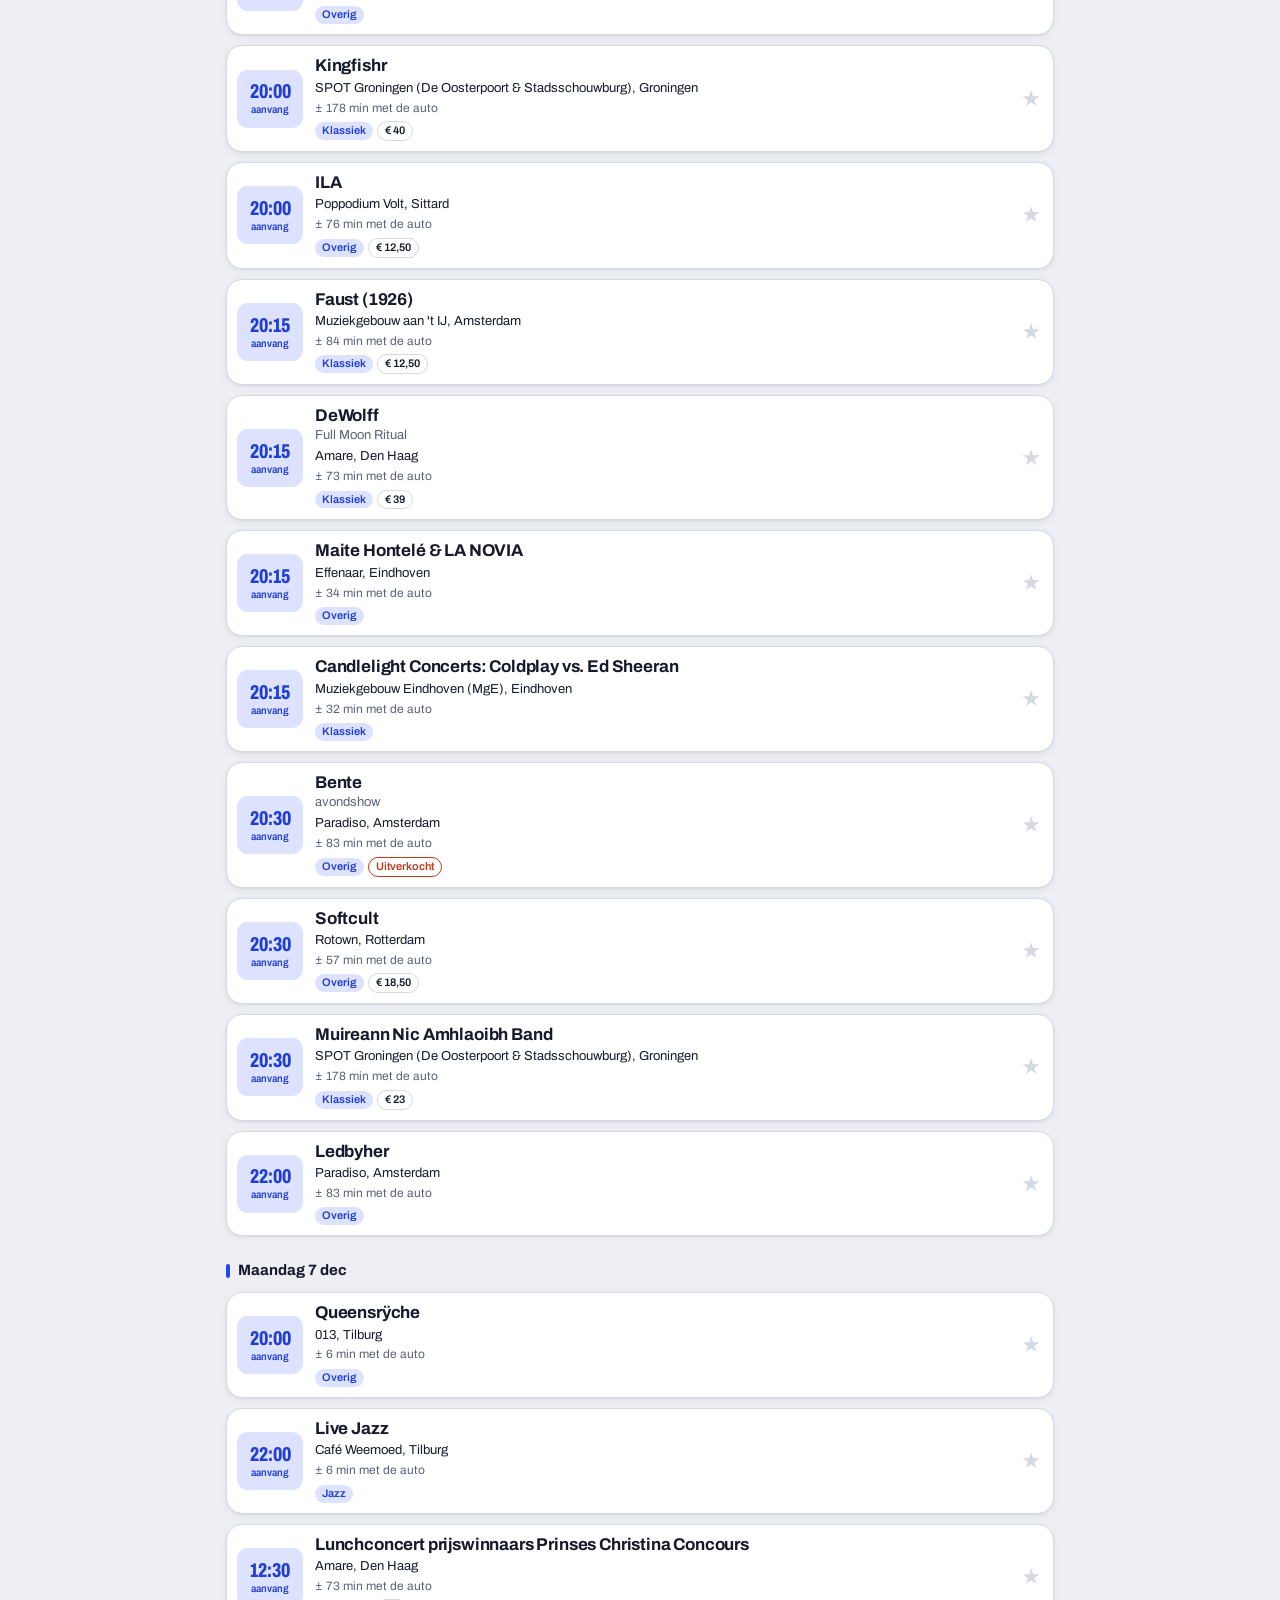
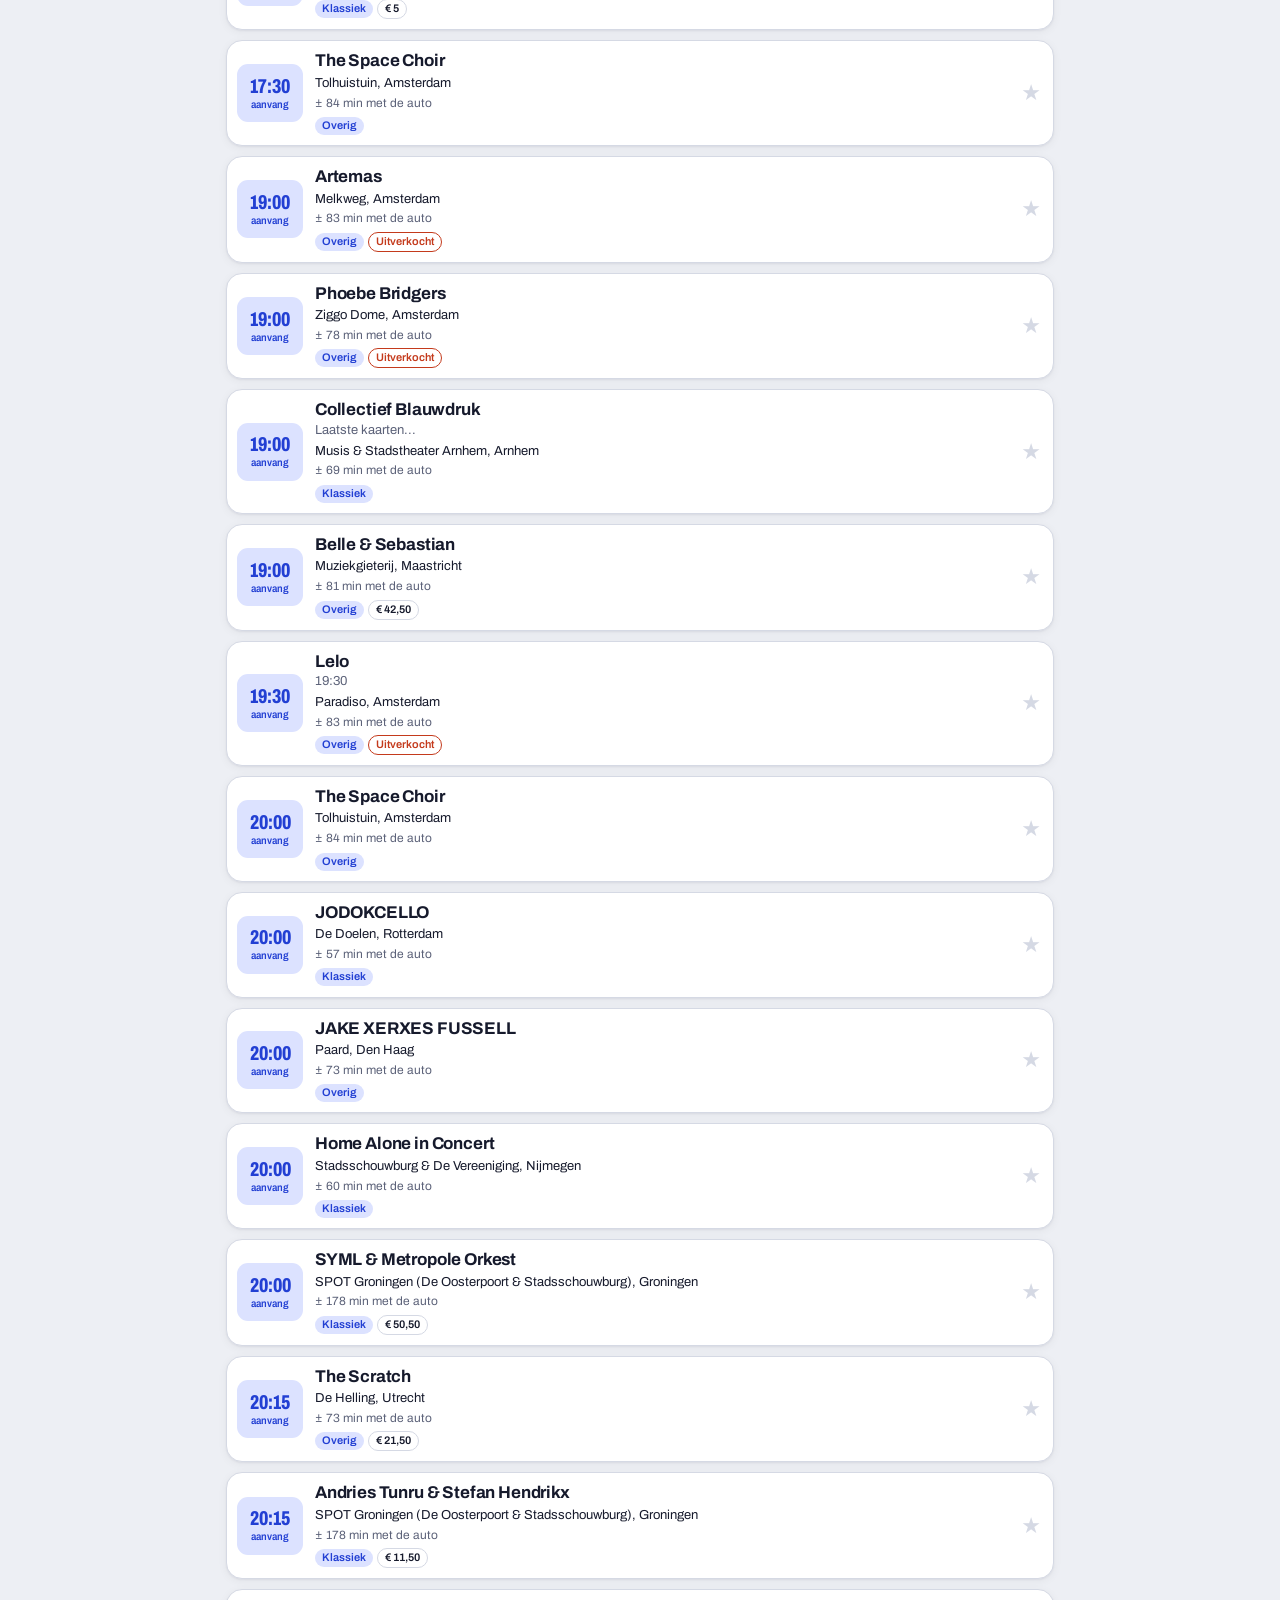
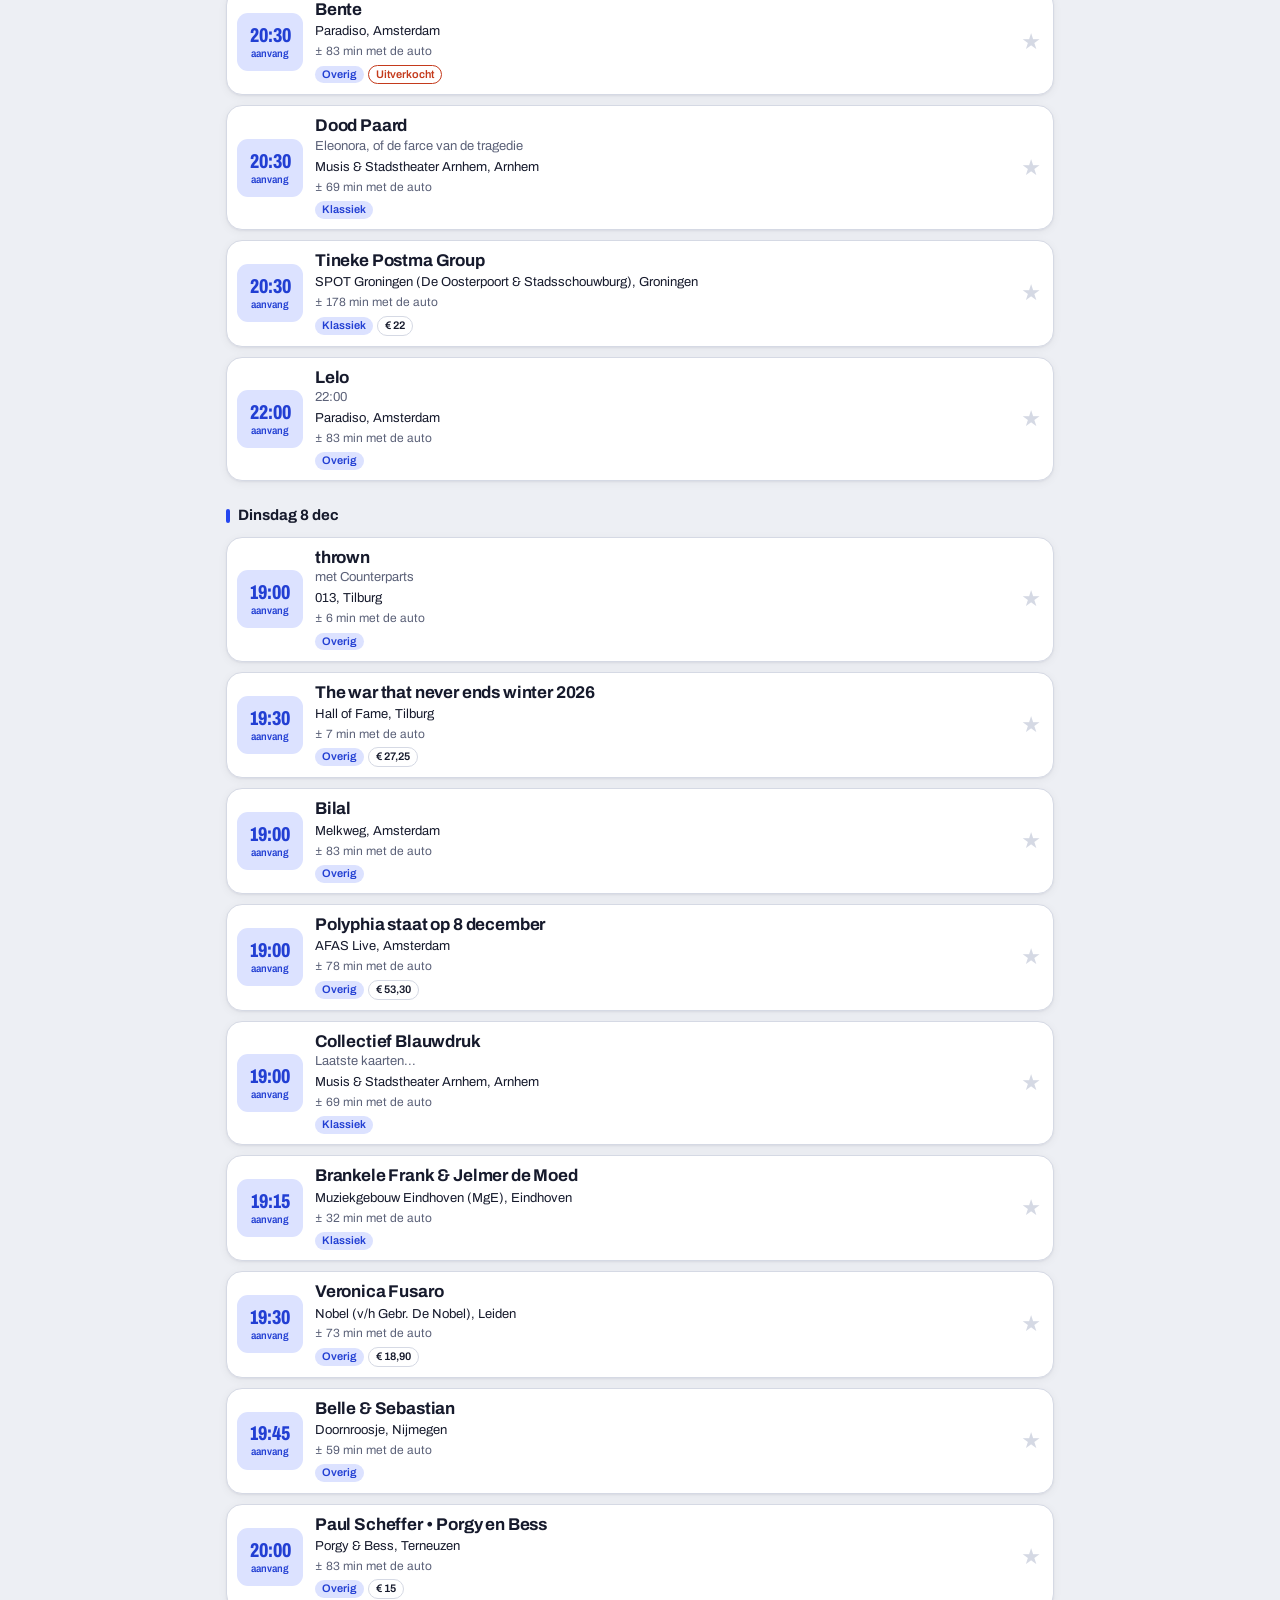
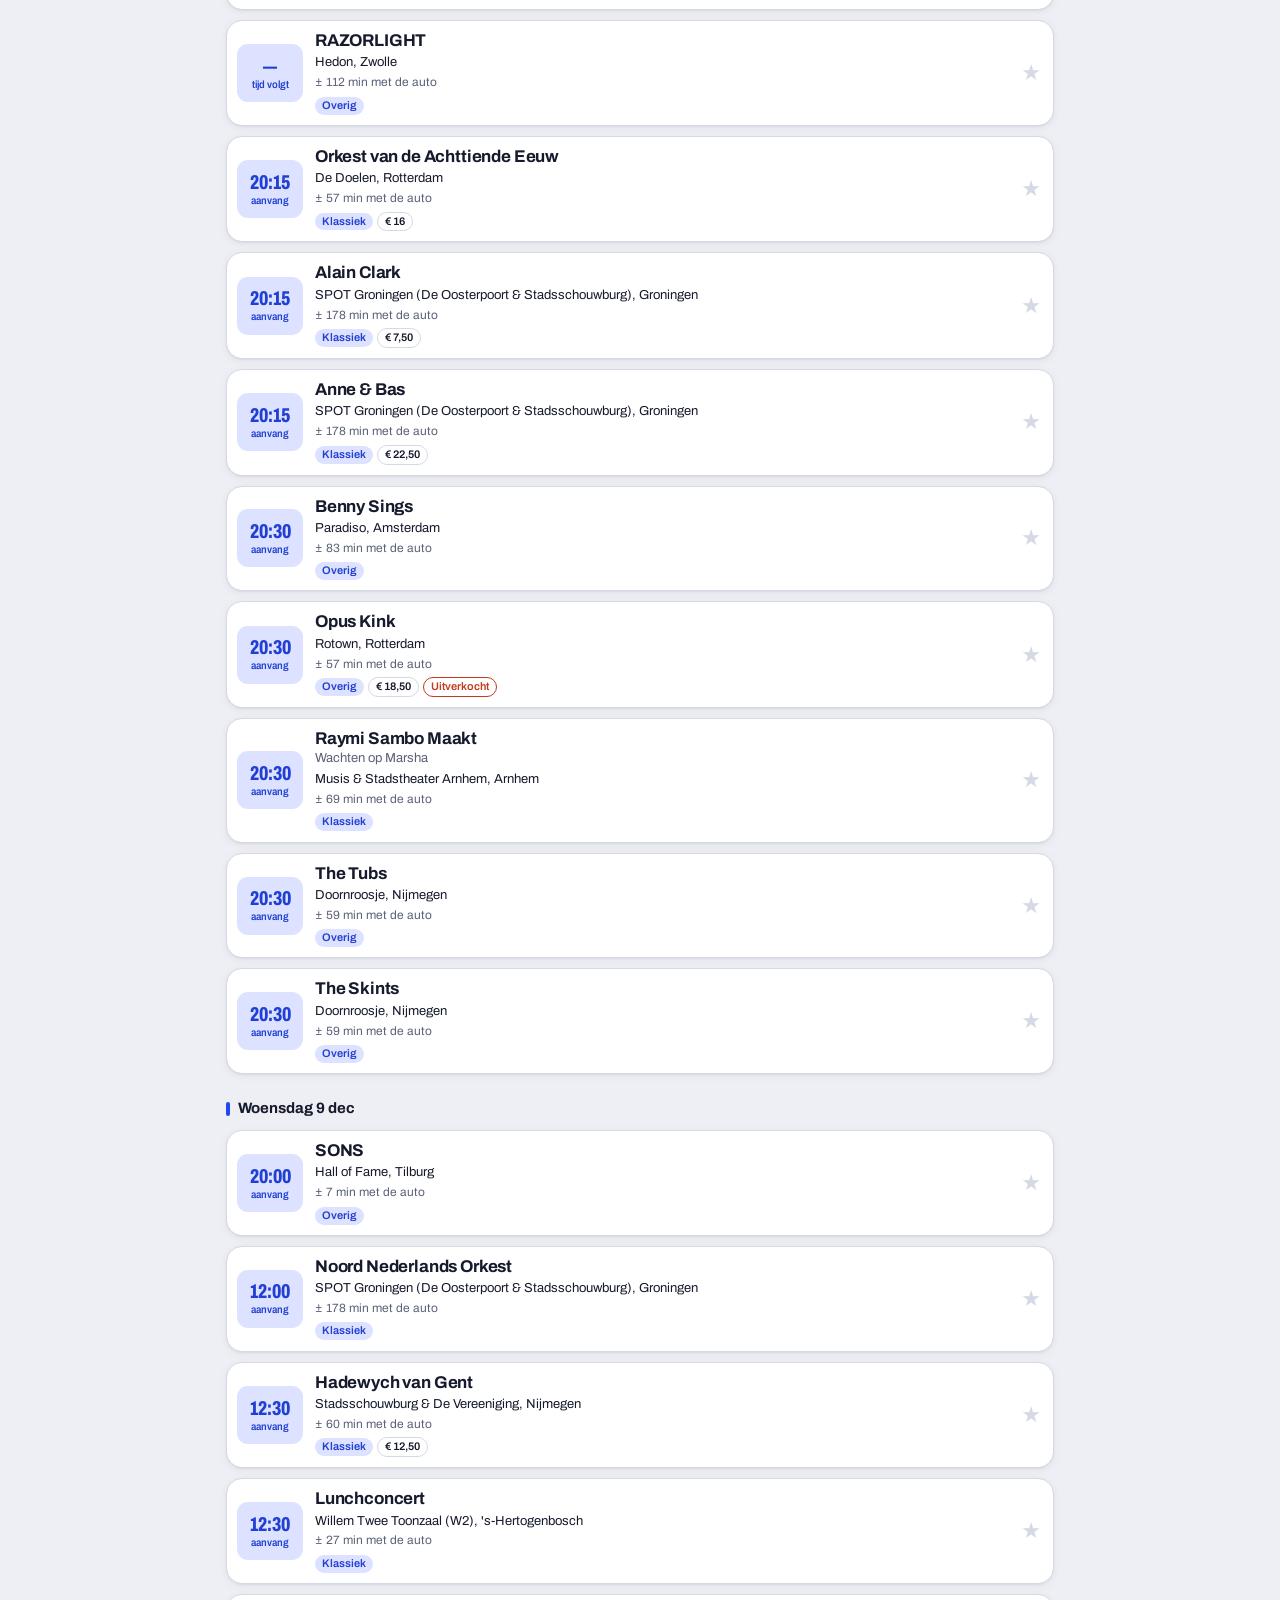
==== commit c50be01f: "Controleronde verwerkt: nieuw-sinds-bezoek werkt weer, foutmeldingen bij kapotte data, offline na ee" ====
--- a/podiumradar/site/index.html
+++ b/podiumradar/site/index.html
@@ -293,8 +293,7 @@
 .ai p{margin:6px 0}
 .note{font-size:12px;color:var(--muted);margin-top:18px}
 .stale{margin:10px 0 4px;padding:10px 12px;border:1px solid var(--warn);border-radius:12px;background:var(--card);color:var(--ink);font-size:13px;line-height:1.4}
-/* lange lijsten: kaarten buiten beeld worden pas getekend als ze in beeld komen */
-.ev{content-visibility:auto;contain-intrinsic-size:auto 86px}
+
 .note a{color:var(--acc)}
 /* Kleine gekleurde tekst iets naar de tekstkleur trekken: leesbaar (AA) in elke soortkleur, licht en donker */
 @supports (color:color-mix(in srgb,red 50%,blue)){
@@ -401,7 +400,7 @@
   <div class="home"><span>Vanaf</span><select id="homeSel" aria-label="Vertrekpunt"></select><button id="geoBtn">Mijn locatie</button></div>
   <div class="dates" id="dates" role="group" aria-label="Datum"></div>
 </header>
-<main id="main" aria-live="polite"><div class="empty">Agenda laden…</div></main>
+<main id="main"><div class="empty">Agenda laden…</div></main>
 <nav class="tabs" aria-label="Weergave">
   <button data-view="list" aria-current="page"><svg viewBox="0 0 24 24" fill="none" stroke="currentColor" stroke-width="2"><path d="M4 6h16M4 12h16M4 18h10"/></svg>Agenda</button>
   <button data-view="grid"><svg viewBox="0 0 24 24" fill="none" stroke="currentColor" stroke-width="2"><rect x="3" y="4" width="18" height="16" rx="2"/><path d="M3 10h18M9 10v10"/></svg>Blokkenschema</button>
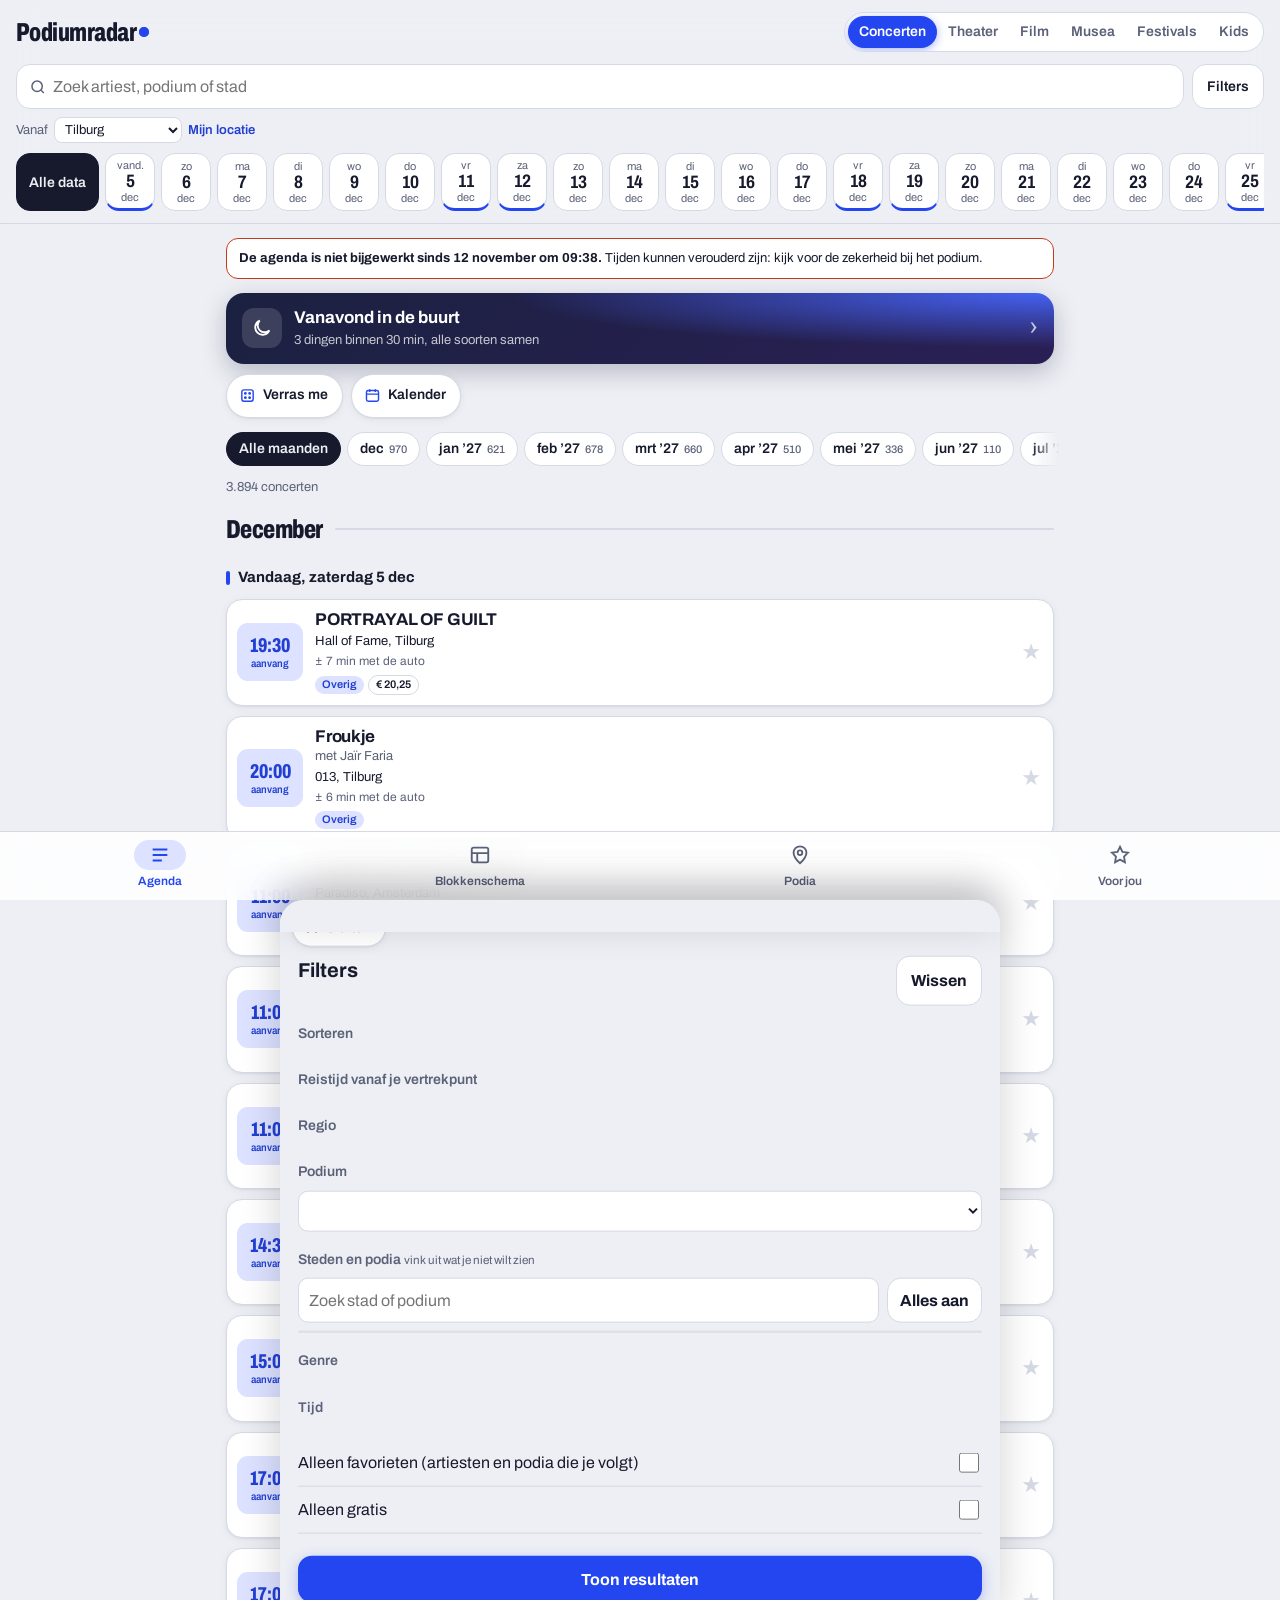
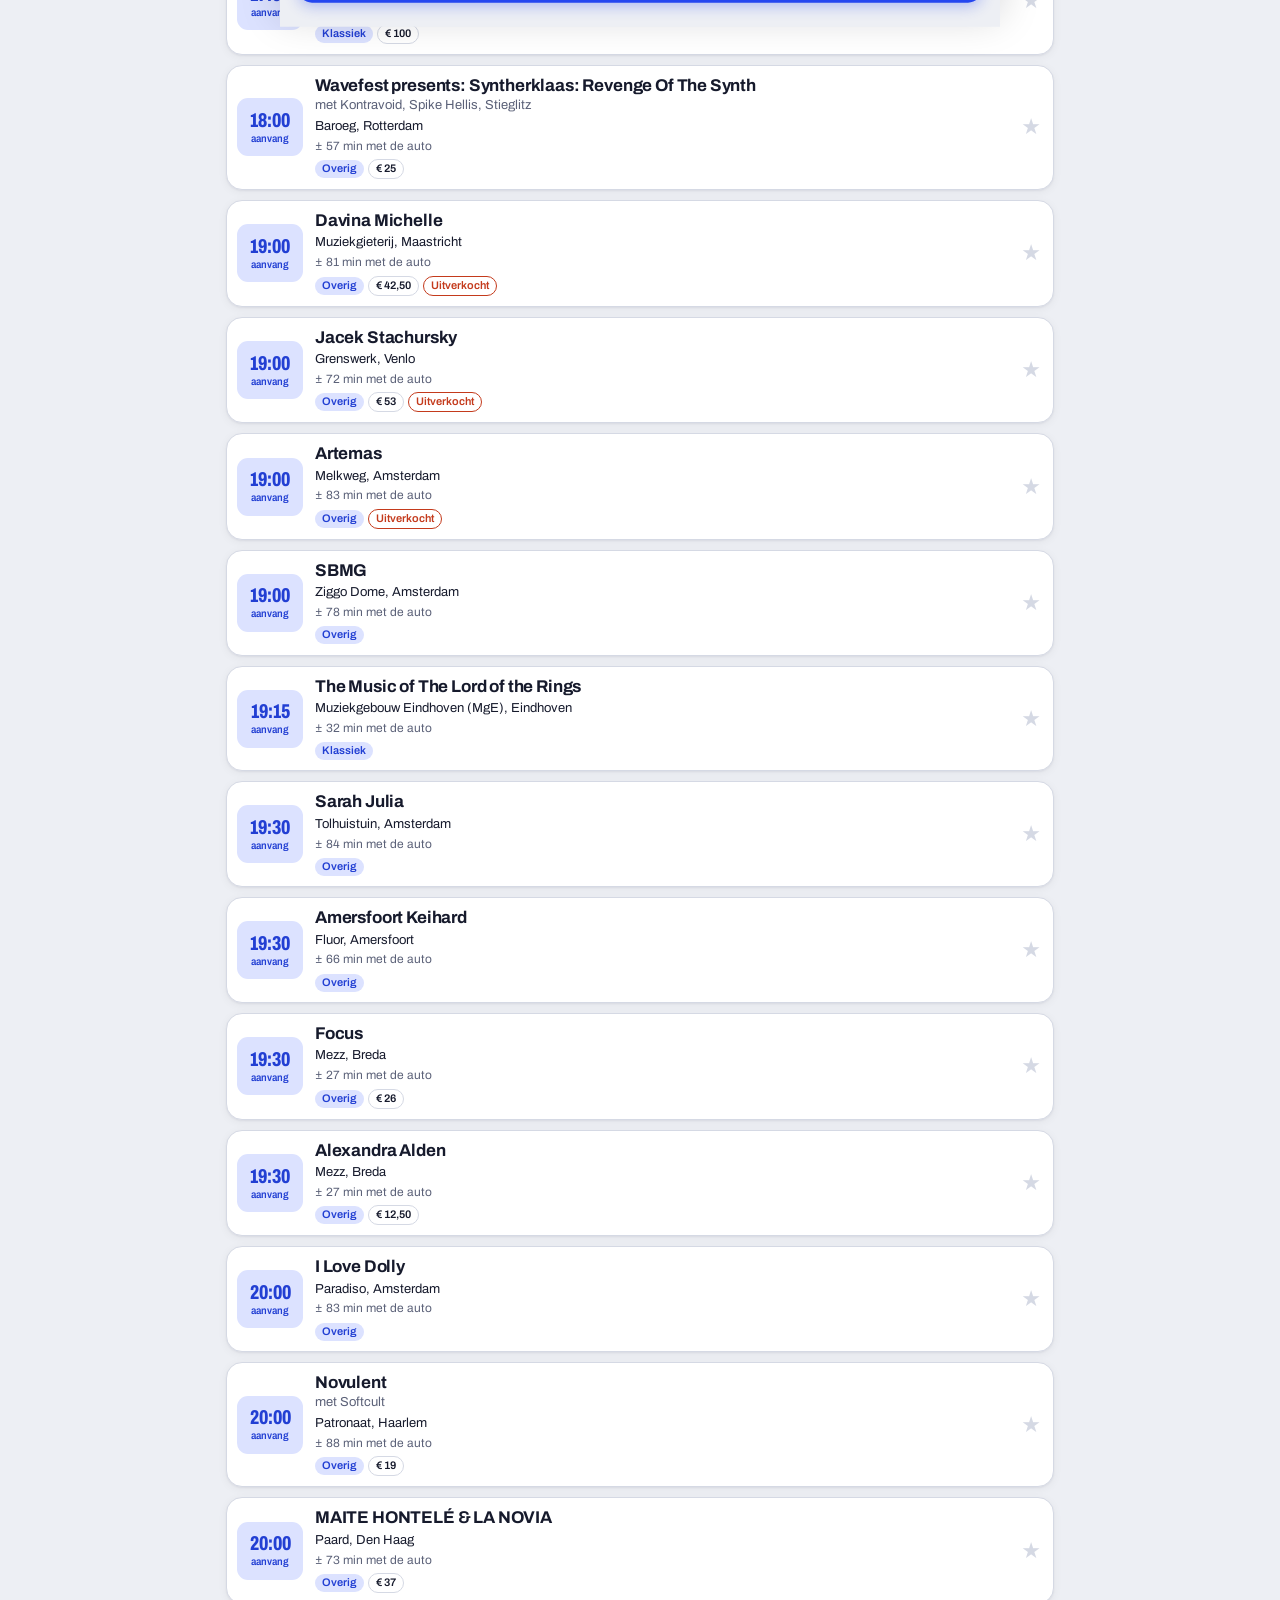
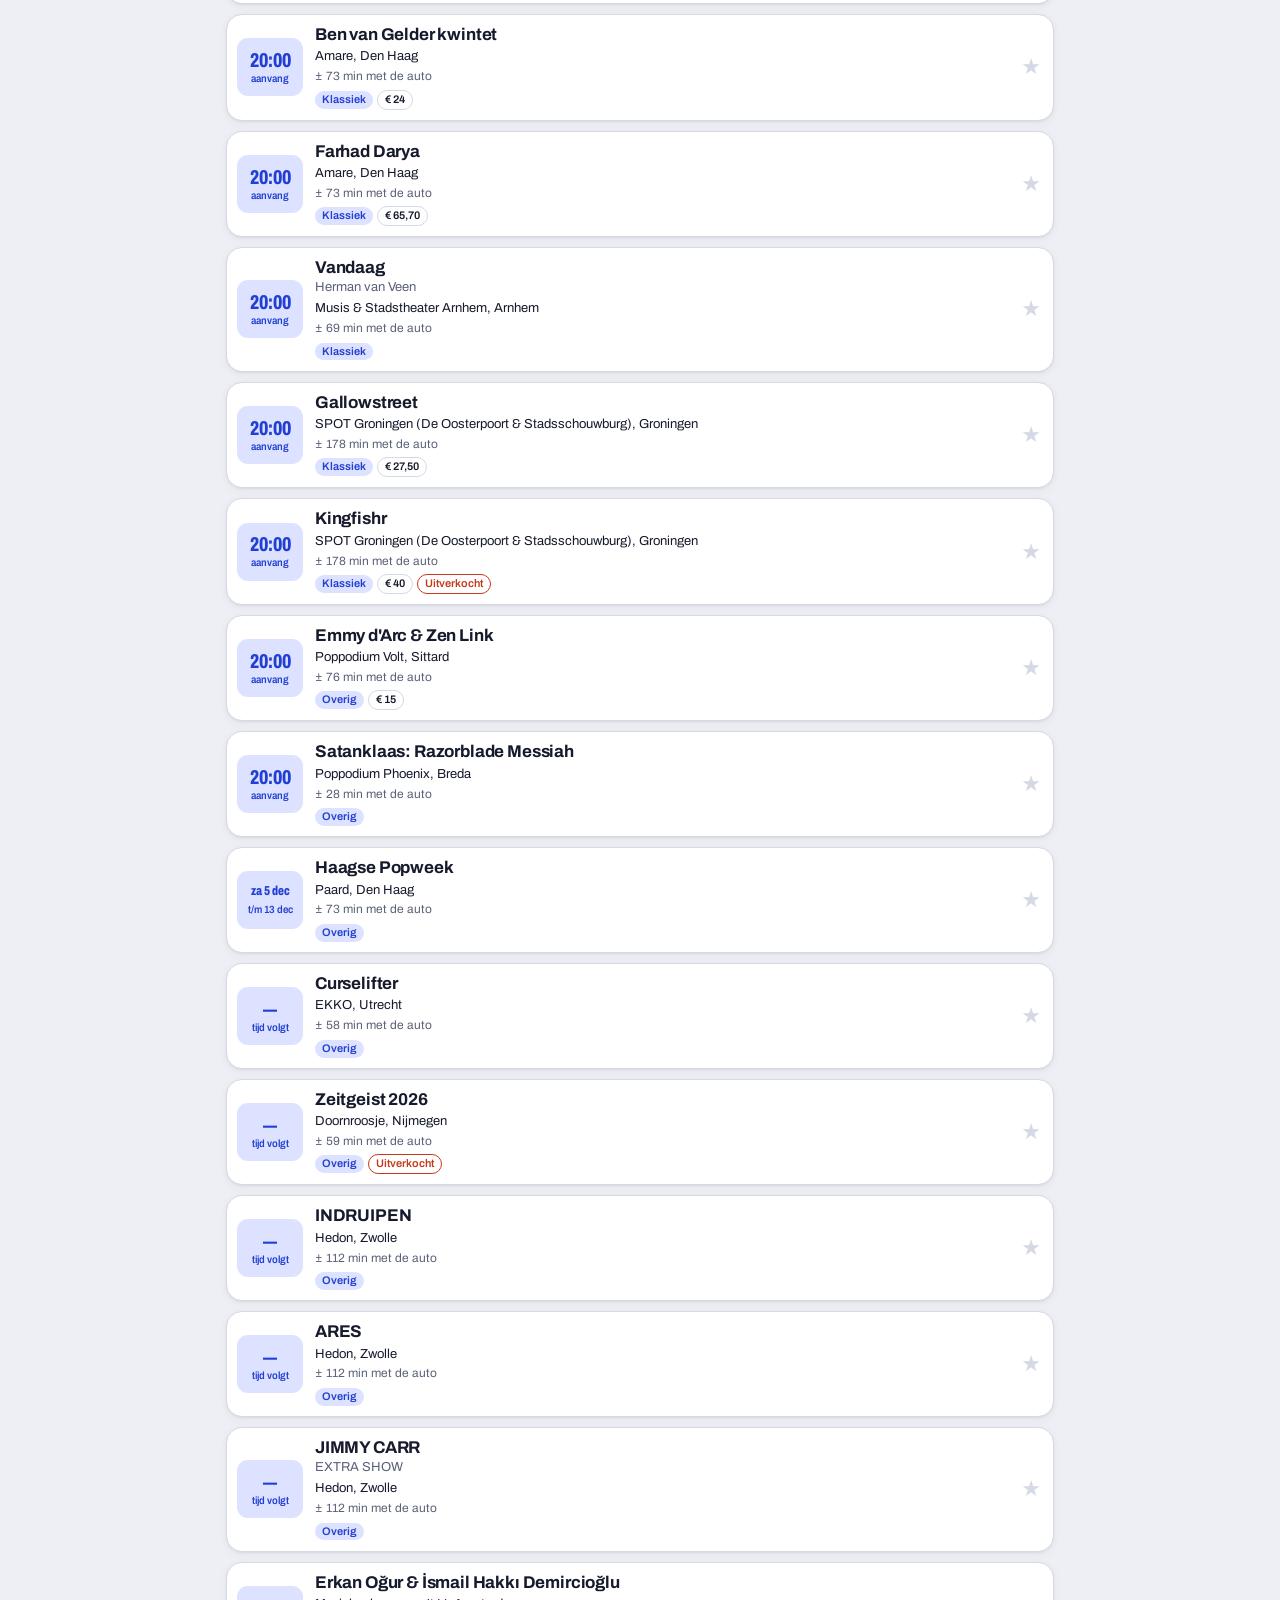
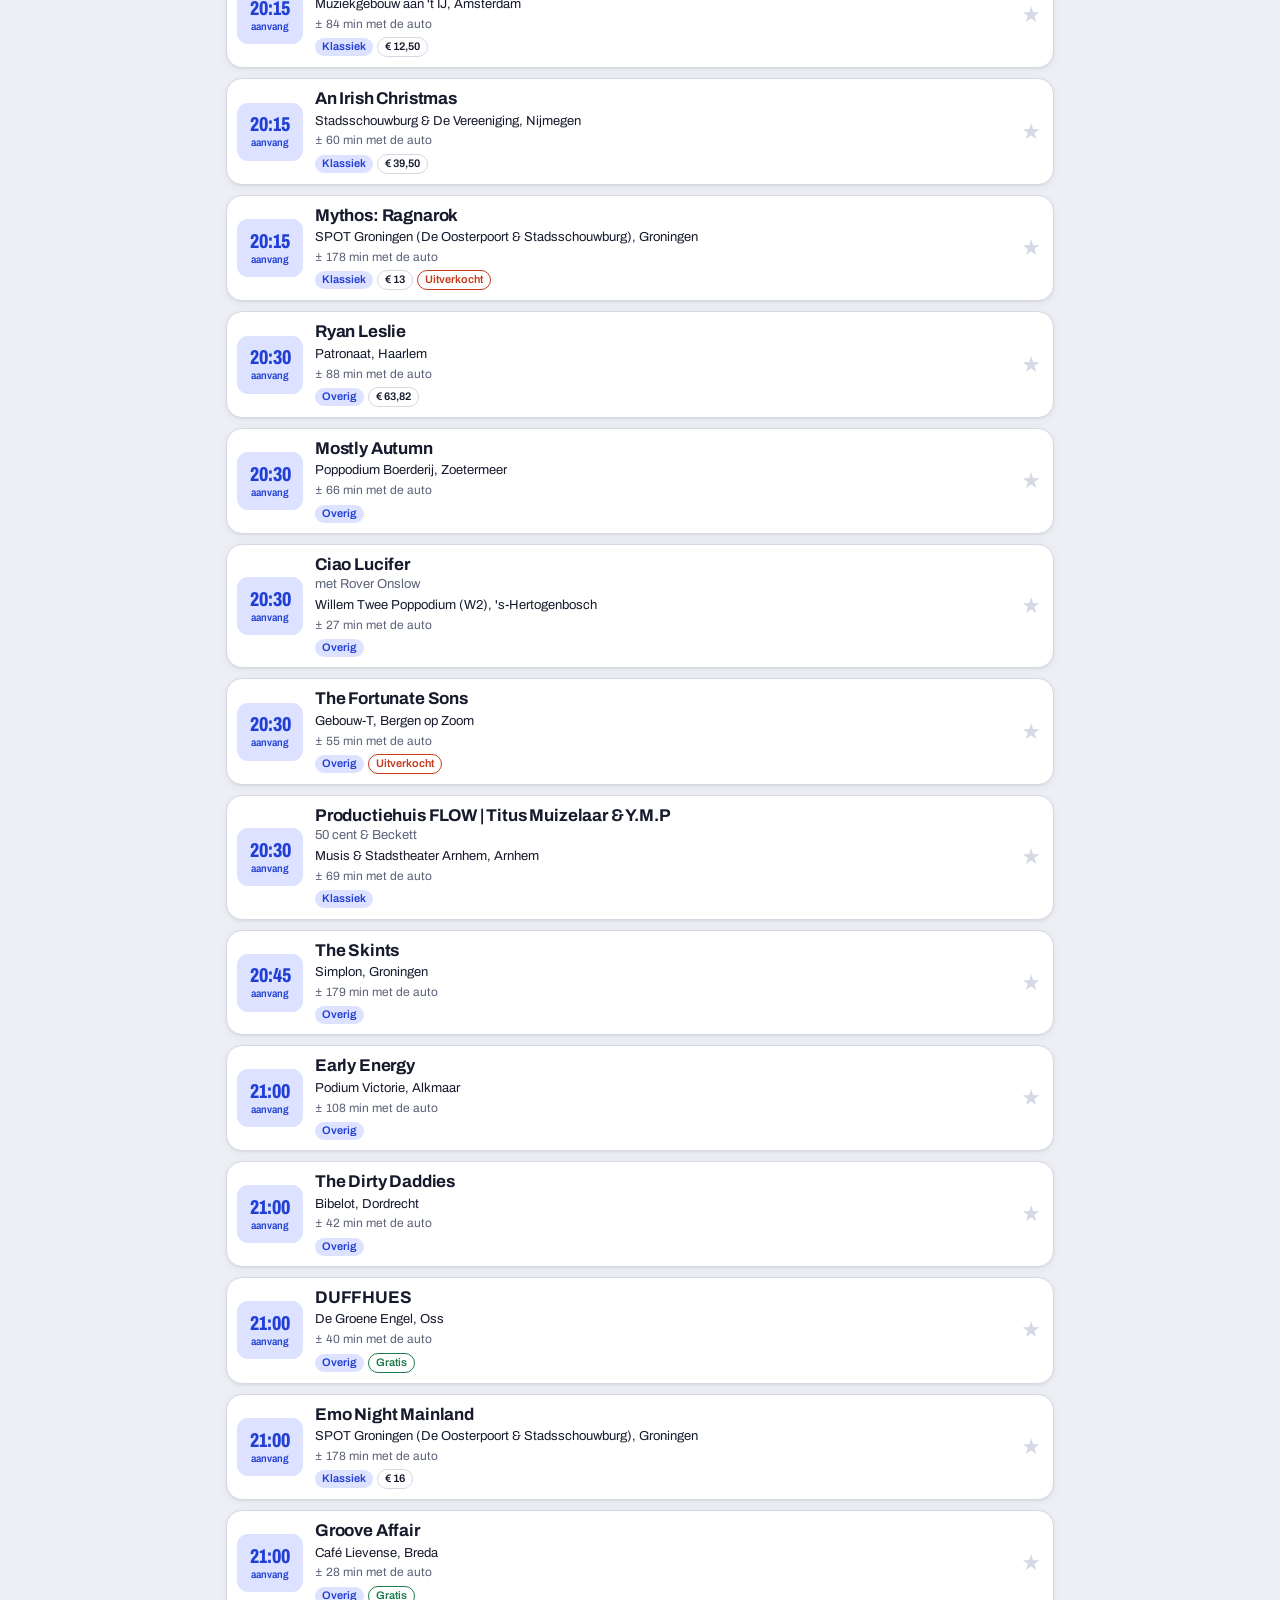
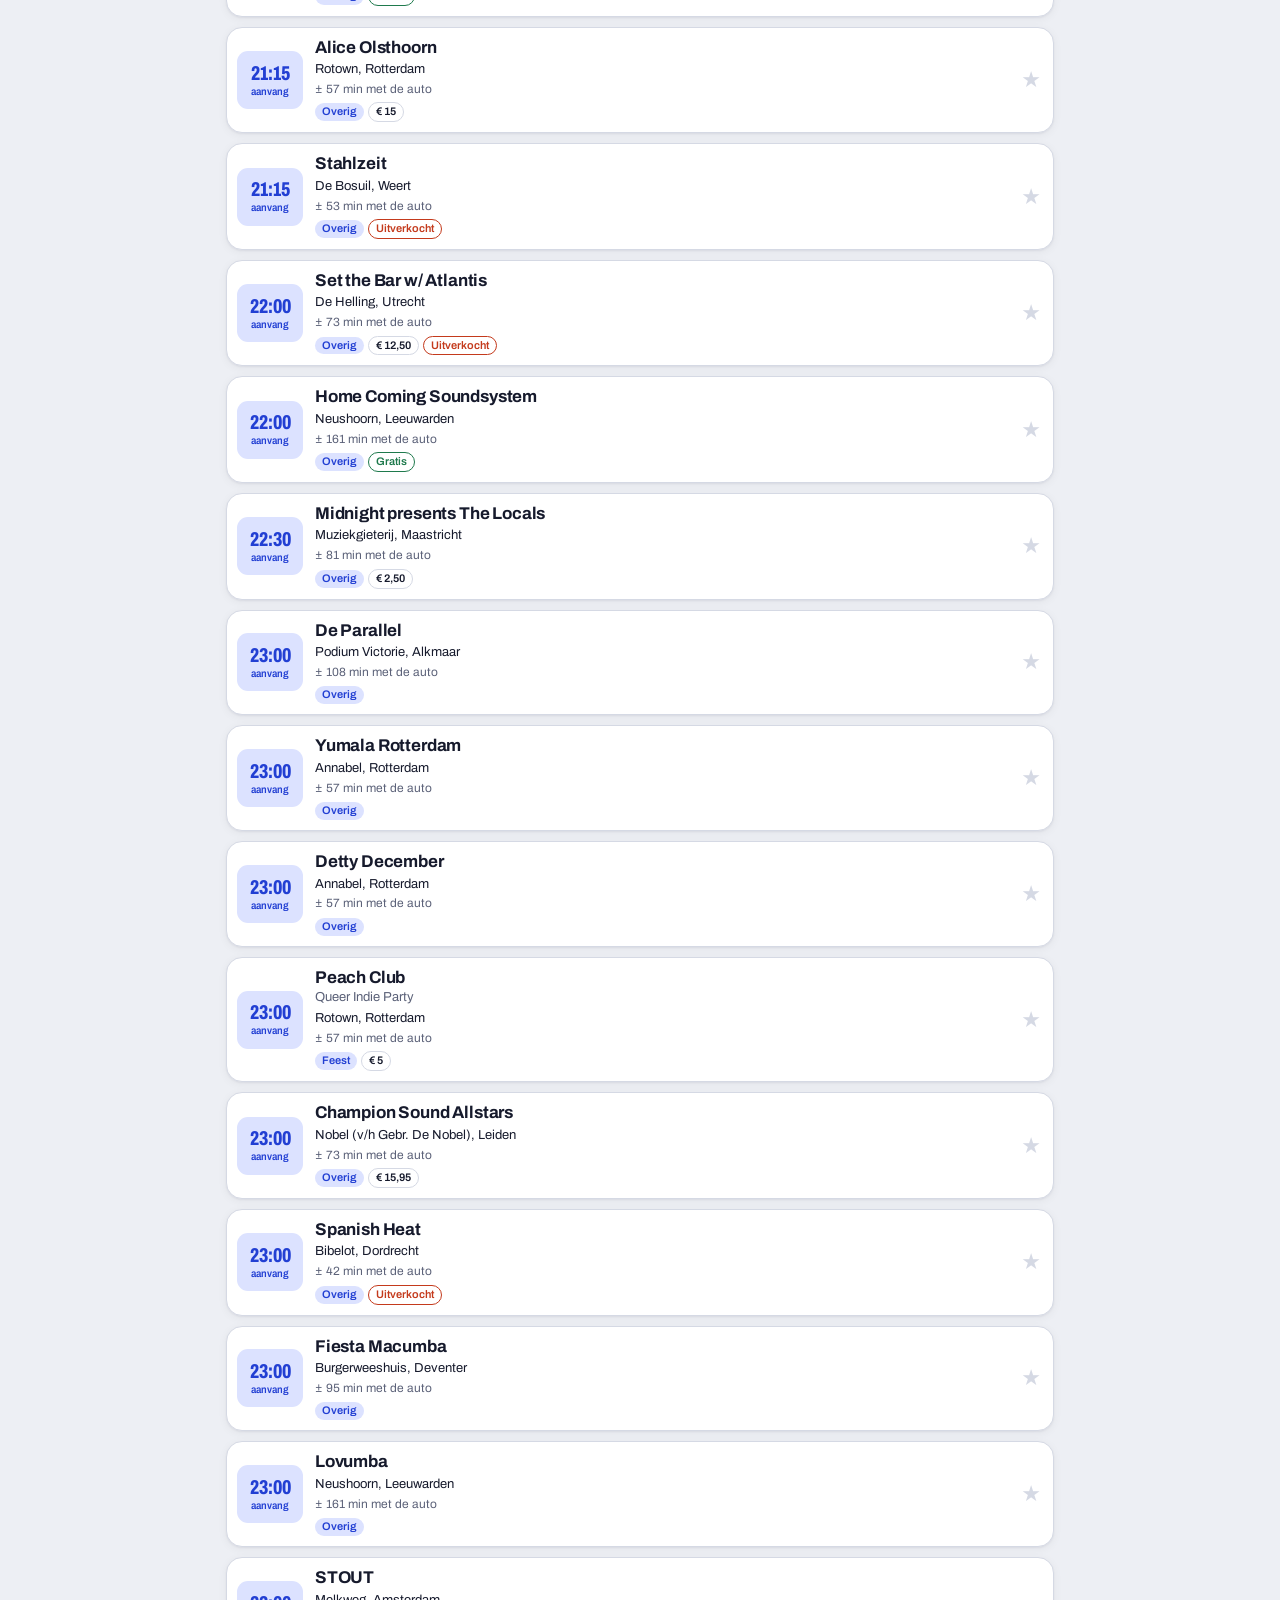
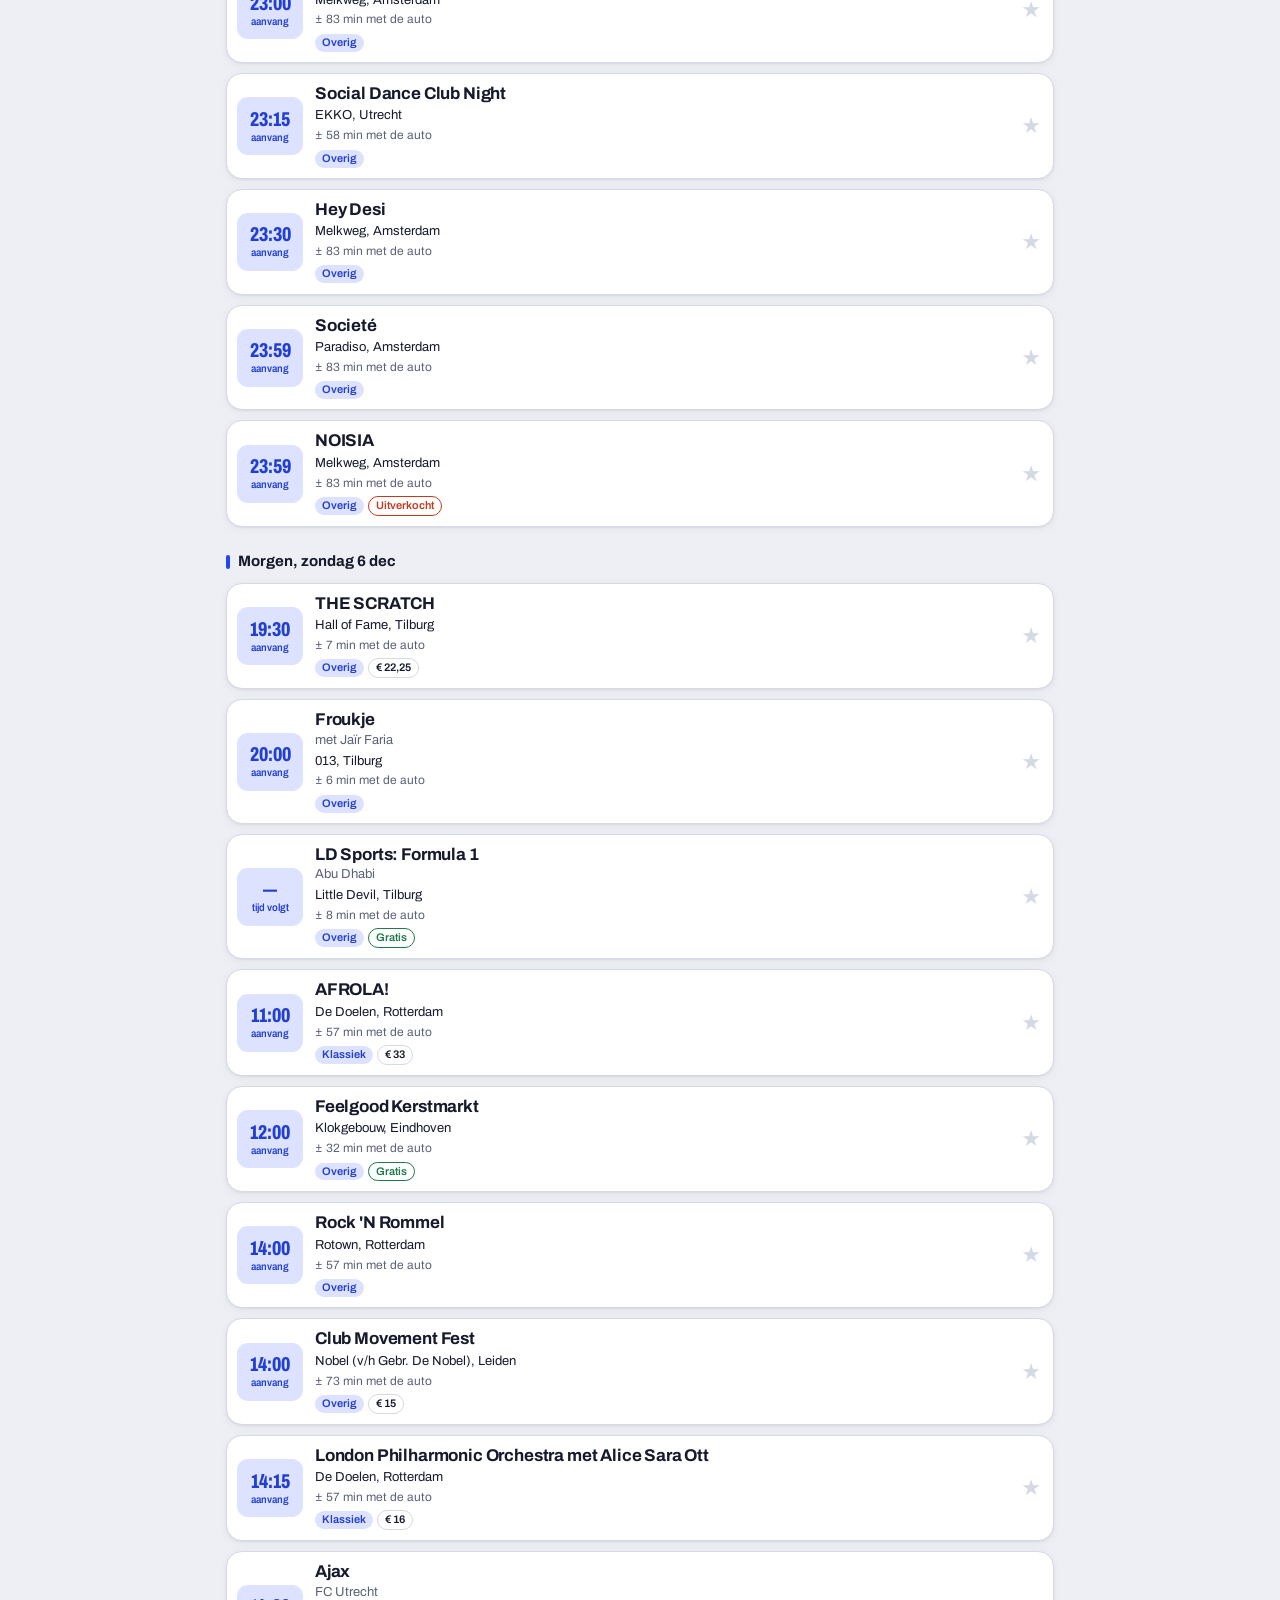
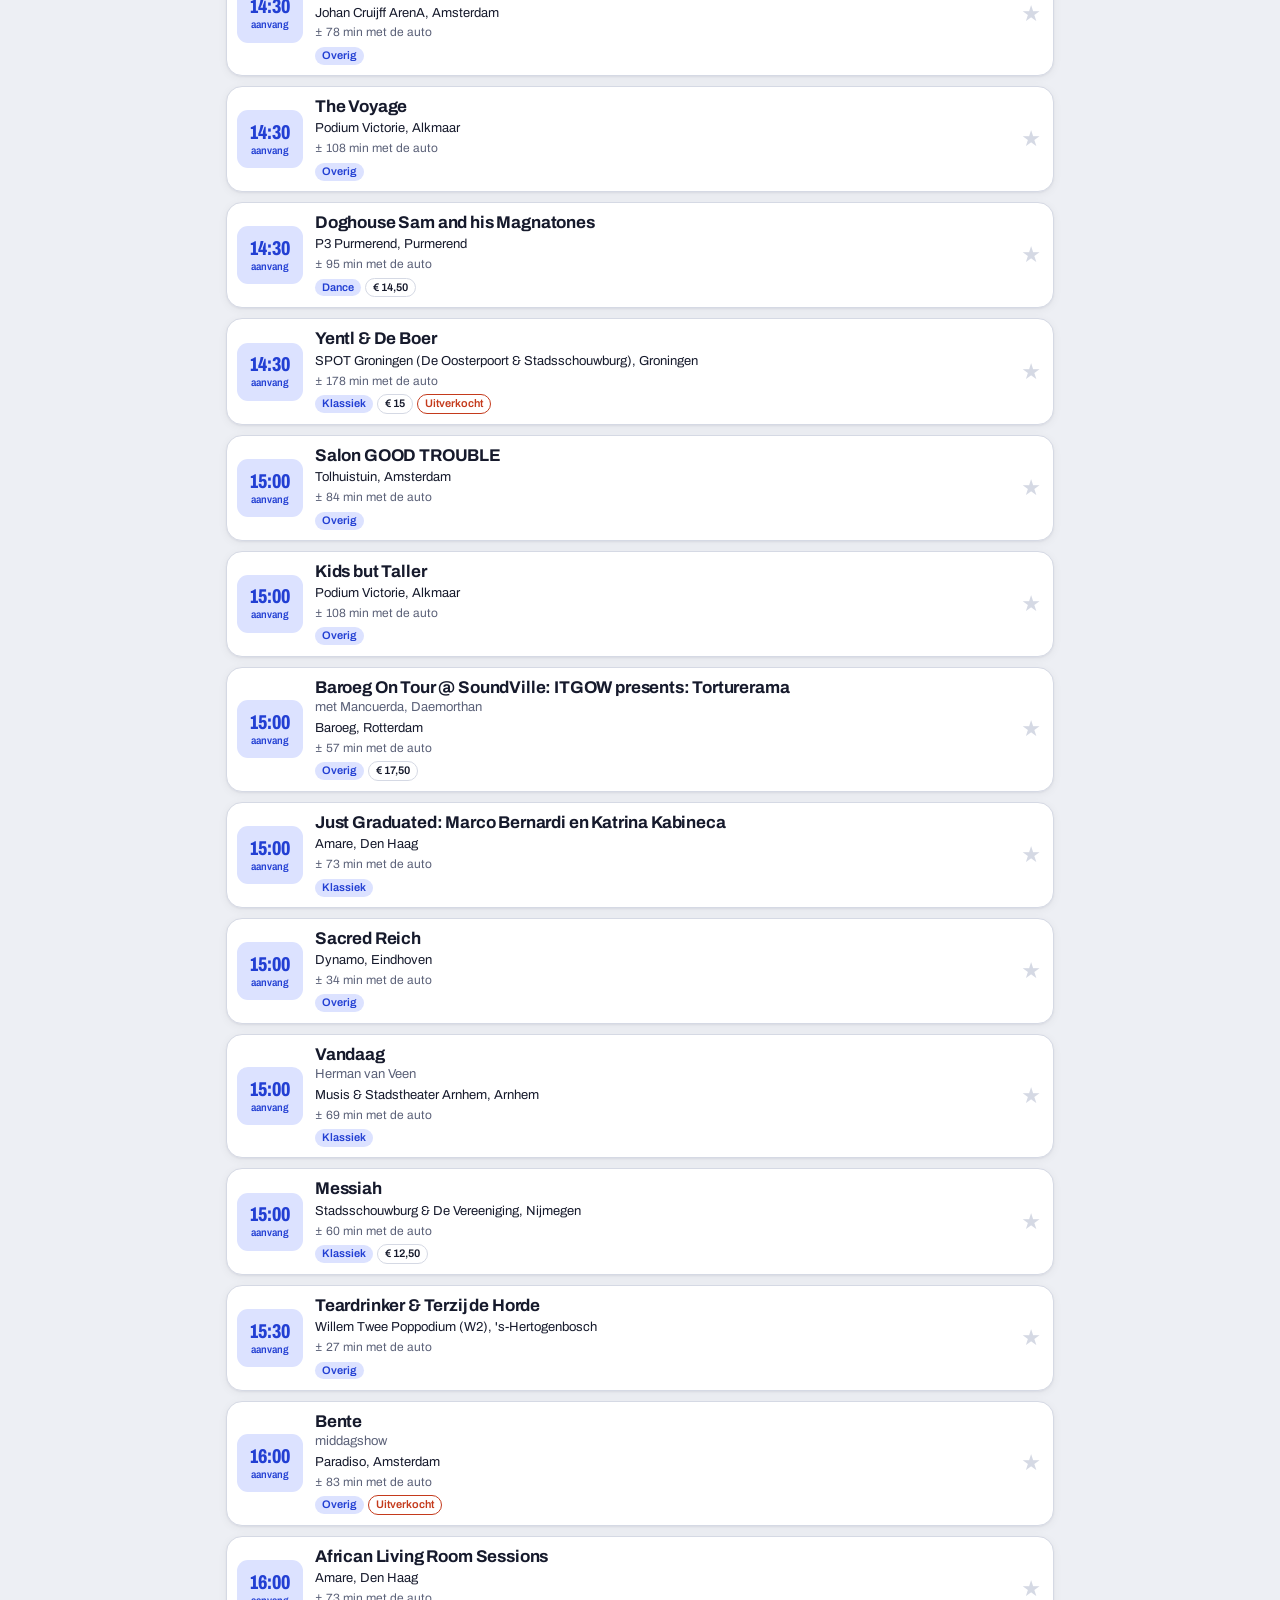
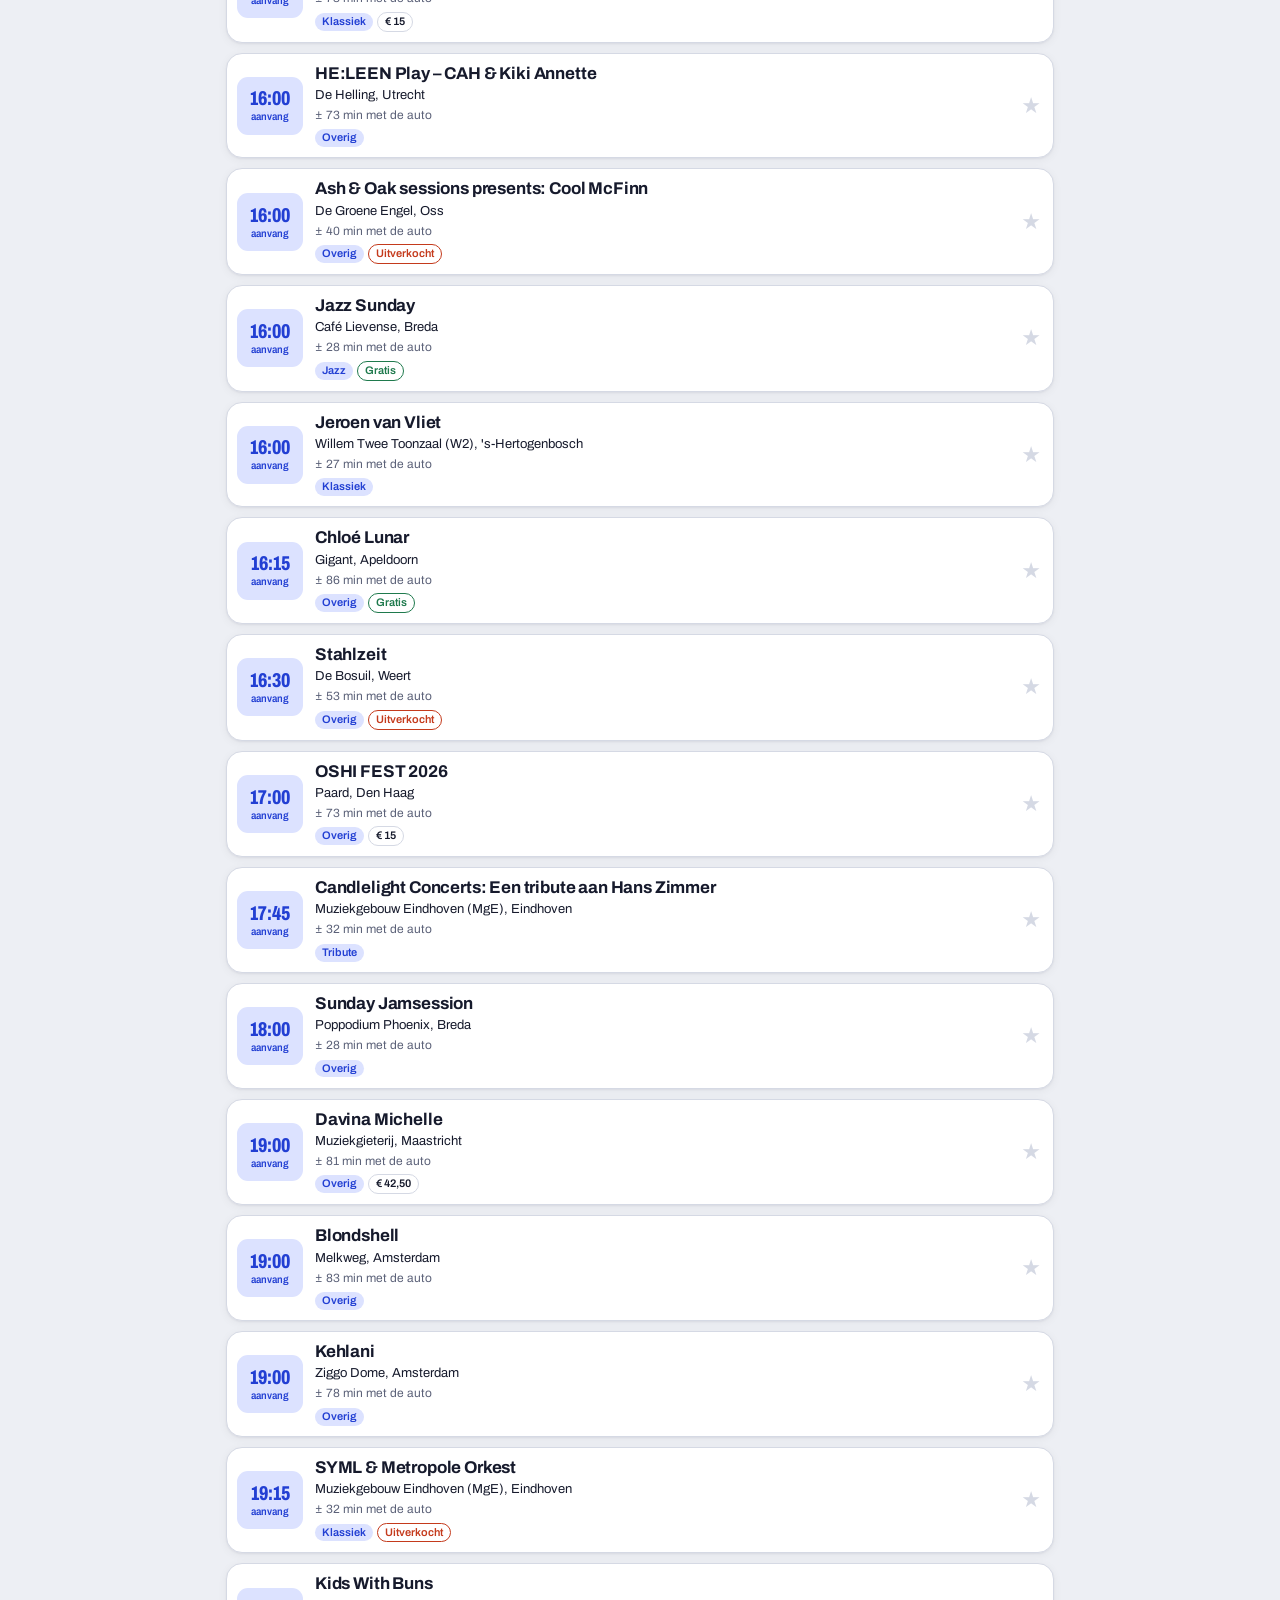
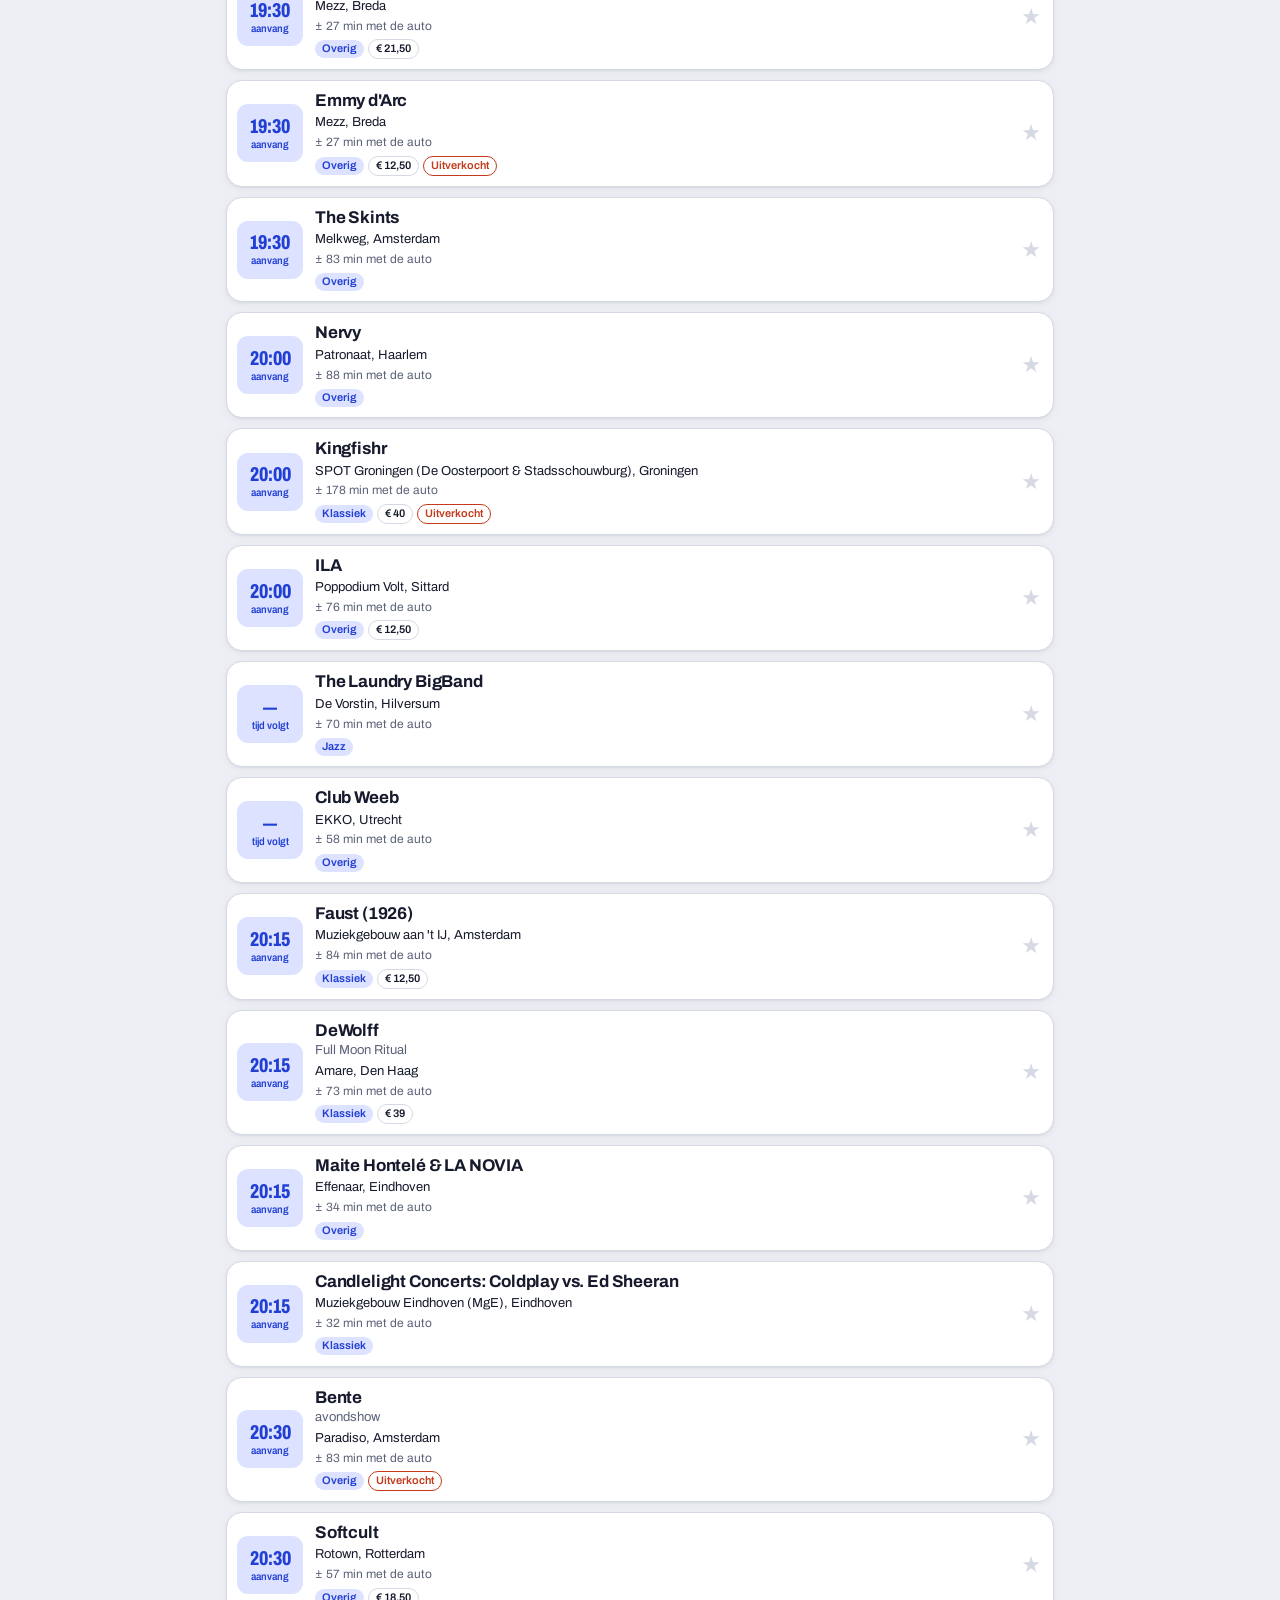
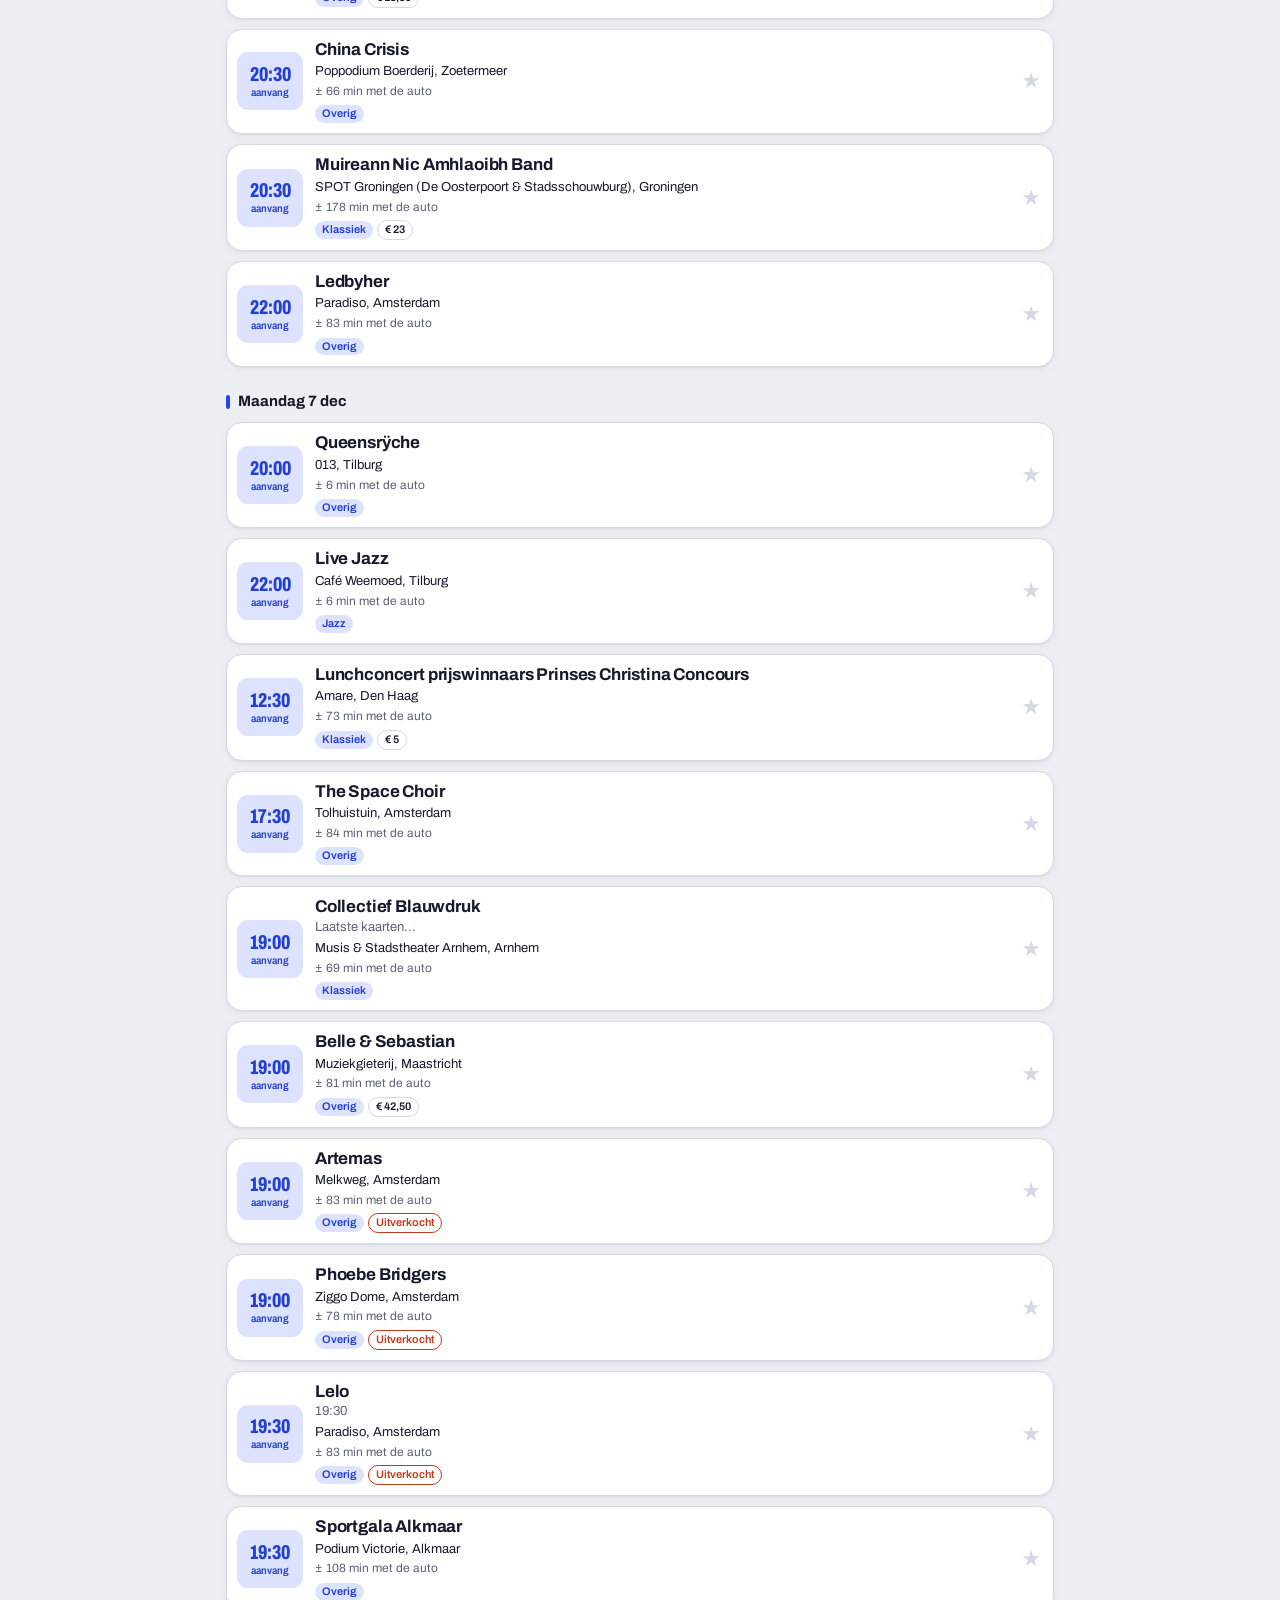
==== commit d4457c5f: "Radar bij Vanavond in de buurt, datum uit de titel (Luxor Live), zoeken wijst naar andere dagen - Ra" ====
--- a/podiumradar/site/index.html
+++ b/podiumradar/site/index.html
@@ -337,6 +337,33 @@
 .tnbar .chip,.tnkinds .chip{padding:5px 11px;font-size:13px}
 .tnkinds .chip[aria-pressed="true"]{background:var(--acc);border-color:var(--acc);color:var(--on-acc)}
 .tnkinds .chip[aria-pressed="false"]{color:var(--muted);text-decoration:line-through}
+/* Radar in 'Vanavond in de buurt': donker scherm in beide thema's, eigen lichte soortkleuren voor contrast */
+.radarbox{margin-top:12px;border-radius:22px;padding:14px 10px 12px;color:#fff;background:radial-gradient(90% 70% at 50% 42%,#2a3373 0%,transparent 70%),linear-gradient(160deg,#151a36,#221a48);box-shadow:0 8px 24px rgba(27,33,64,.25);--pop:#8FA0FF;--thea:#F285B6;--film:#BBA6FF;--expo:#5AD69D;--fest:#FFAA66}
+.radar{position:relative;width:min(100%,340px);aspect-ratio:1;margin:0 auto}
+.radar svg{position:absolute;inset:0;width:100%;height:100%}
+.radar circle{fill:none;stroke:rgba(255,255,255,.17)}
+.radar line{stroke:rgba(255,255,255,.08)}
+.radar text{fill:rgba(255,255,255,.55);font-size:9px;font-weight:600;text-anchor:middle}
+.radar text.kmp{fill:rgba(255,255,255,.75);font-size:11px;font-weight:800}
+.radar .sweep{position:absolute;inset:6.9%;border-radius:50%;pointer-events:none;background:conic-gradient(from 0deg,transparent 0 280deg,rgba(143,160,255,.05) 300deg,rgba(143,160,255,.4) 360deg);animation:rsweep 6s linear infinite;animation-delay:var(--t0)}
+@keyframes rsweep{to{transform:rotate(360deg)}}
+.rhome{position:absolute;left:50%;top:50%;width:10px;height:10px;margin:-5px 0 0 -5px;border-radius:50%;background:#fff;box-shadow:0 0 0 4px rgba(255,255,255,.2);pointer-events:none}
+.rdot{position:absolute;transform:translate(-50%,-50%);width:var(--s);height:var(--s);border-radius:50%;border:0;padding:0;background:var(--c);color:#10142b;font-size:11px;font-weight:800;line-height:1;display:grid;place-items:center;box-shadow:0 0 0 2px rgba(16,20,43,.8),0 0 10px color-mix(in srgb,var(--c) 60%,transparent);animation:rblip 6s linear infinite;animation-delay:var(--d);transition:opacity .2s}
+.rdot::before{content:"";position:absolute;inset:-9px;border-radius:50%}
+.rdot:focus-visible{outline:3px solid #fff;outline-offset:3px}
+.rdot[aria-pressed="true"]{box-shadow:0 0 0 2px #10142b,0 0 0 4.5px #fff,0 0 18px var(--c);animation:none;z-index:2}
+.radar.picked .rdot[aria-pressed="false"]{opacity:.4}
+@keyframes rblip{0%{filter:brightness(1.8);transform:translate(-50%,-50%) scale(1.28)}16%{filter:brightness(1.15);transform:translate(-50%,-50%) scale(1)}100%{filter:brightness(1);transform:translate(-50%,-50%) scale(1)}}
+.rlab{position:absolute;transform:translateX(-50%);max-width:110px;overflow:hidden;text-overflow:ellipsis;white-space:nowrap;font-size:10.5px;line-height:14px;font-weight:600;color:rgba(255,255,255,.8);text-shadow:0 1px 3px #10142b,0 0 6px #10142b;pointer-events:none}
+.rlab.on{color:#fff;font-weight:800;z-index:3}
+.radar.picked .rlab:not(.on){opacity:.35}
+.rcap{display:flex;align-items:center;justify-content:space-between;gap:10px;min-height:36px;margin:10px 4px 0;font-size:13px;line-height:1.35;color:rgba(255,255,255,.8)}
+.rcap span{min-width:0;overflow-wrap:anywhere}.rcap b{color:#fff}
+.rcap button{flex:0 0 auto;border:1px solid rgba(255,255,255,.35);background:none;color:#fff;border-radius:999px;padding:8px 13px;font-size:13px;font-weight:600}
+@media (prefers-reduced-motion:reduce){.radar .sweep{display:none}.rdot{animation:none}}
+/* Nu-lijn in het blokkenschema van vandaag */
+.nowline{position:absolute;top:30px;bottom:0;width:2px;margin-left:-1px;background:var(--warn);opacity:.85;pointer-events:none;z-index:1}
+.ruler .hrs span.nu{top:6px;padding:1px 7px;border-radius:999px;background:var(--warn);color:var(--paper);font-size:10px;font-weight:700;z-index:1}
 .tnper{margin-top:18px;border-top:1px solid var(--line);padding-top:6px}
 .tnper summary{font-size:15px;font-weight:700;padding:10px 0;cursor:pointer}
 .tnper summary small{font-weight:400;color:var(--muted)}
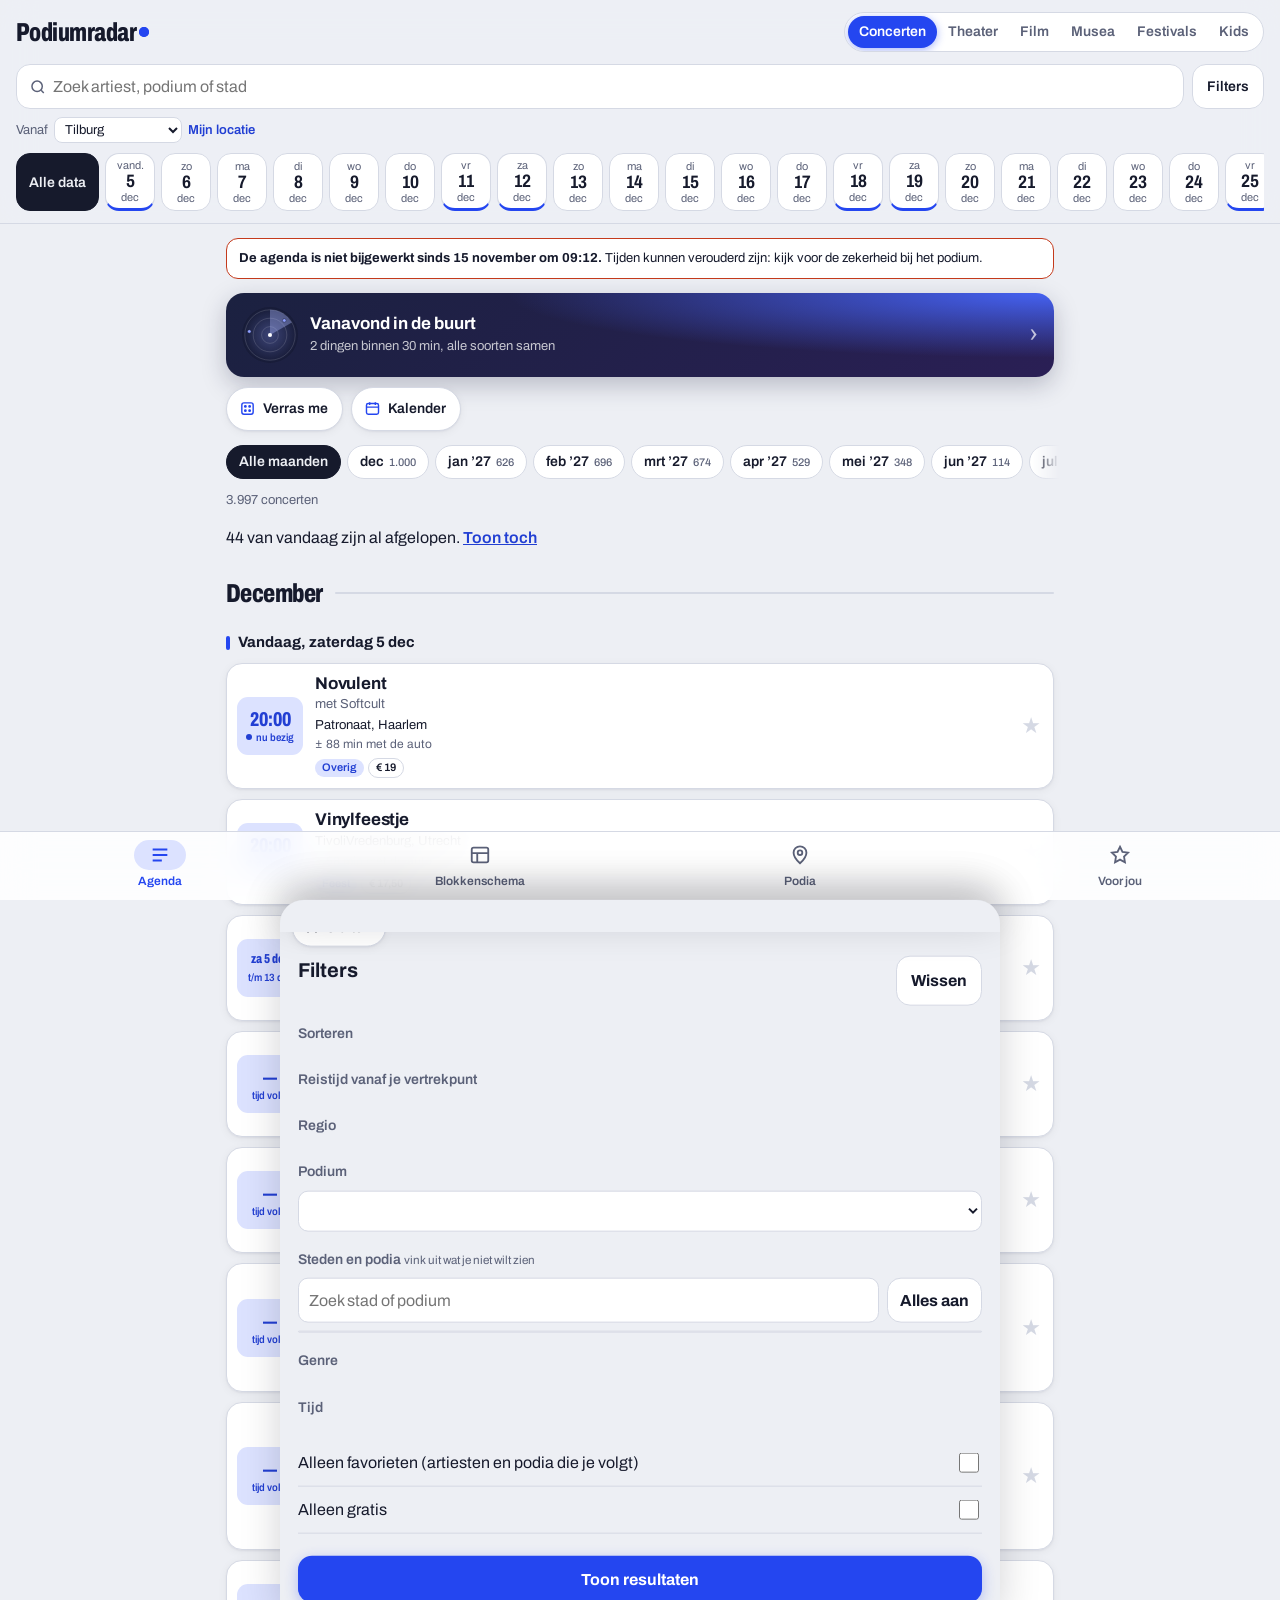
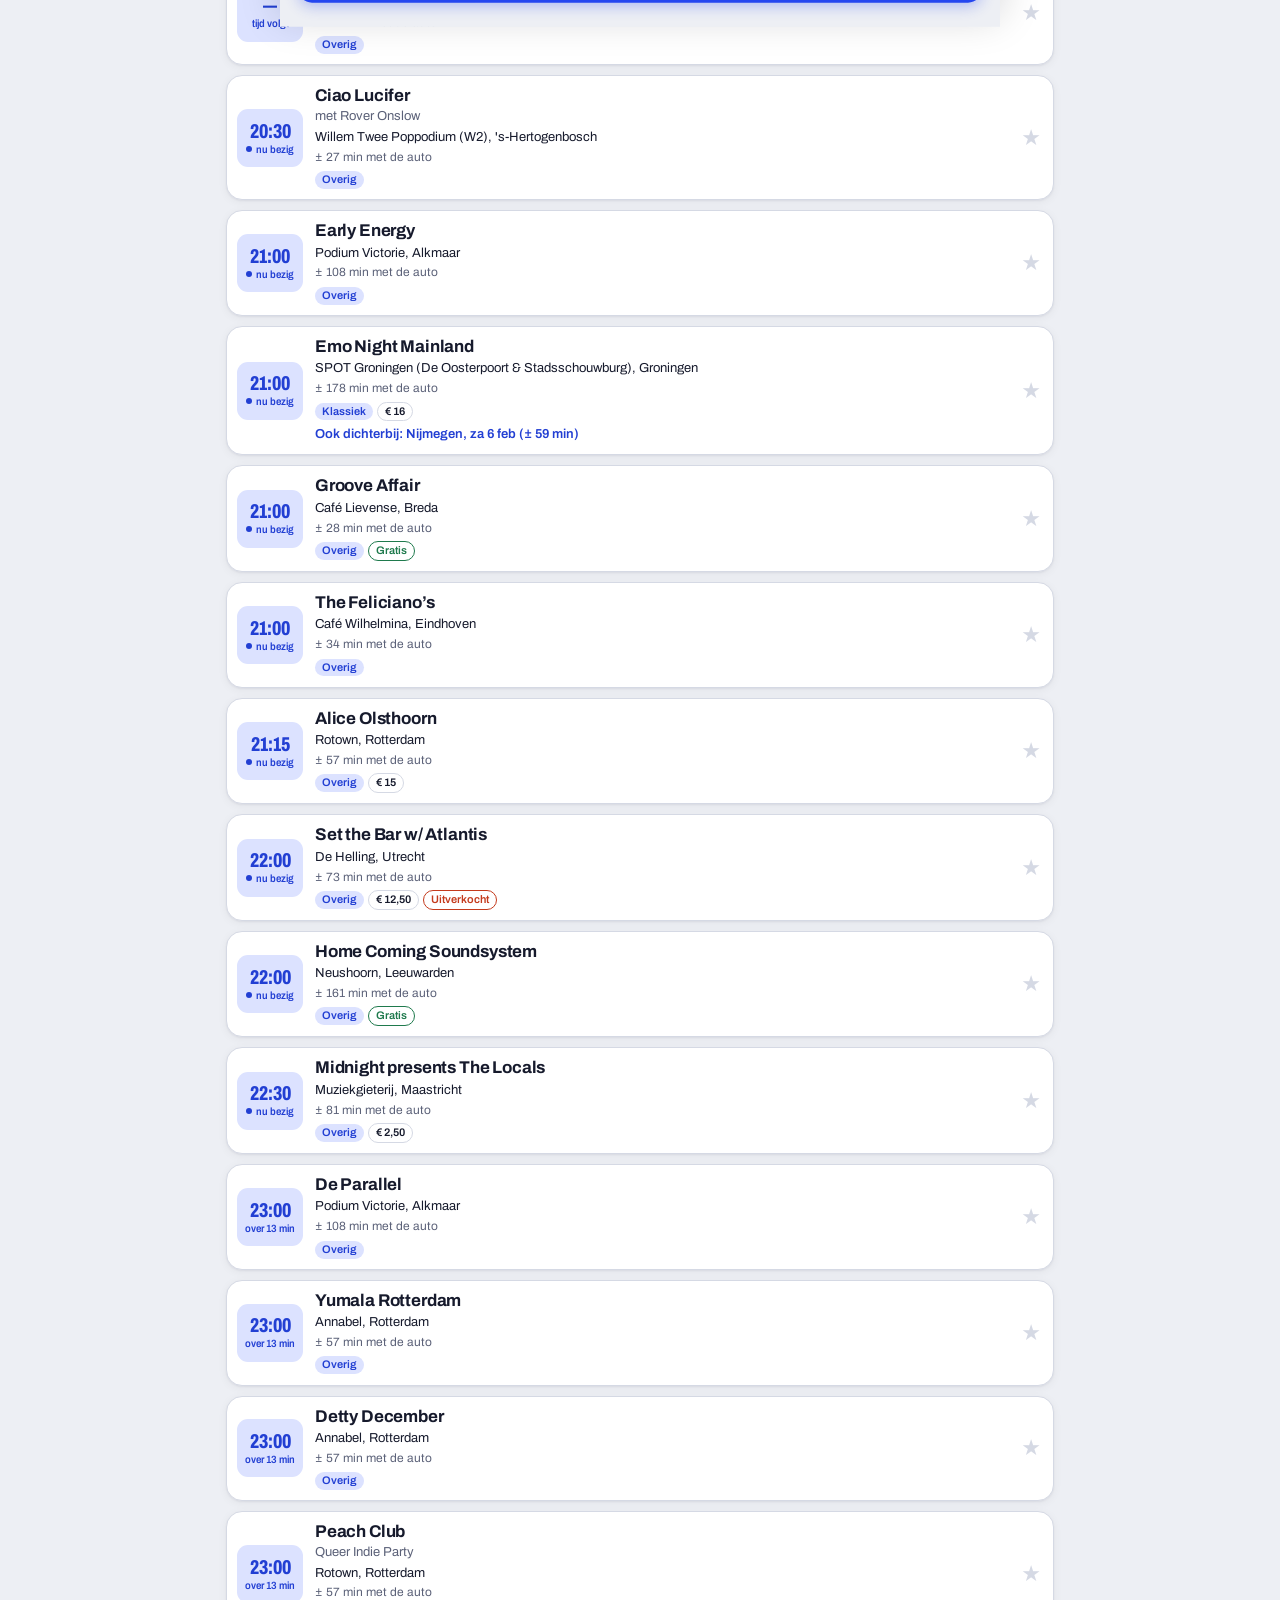
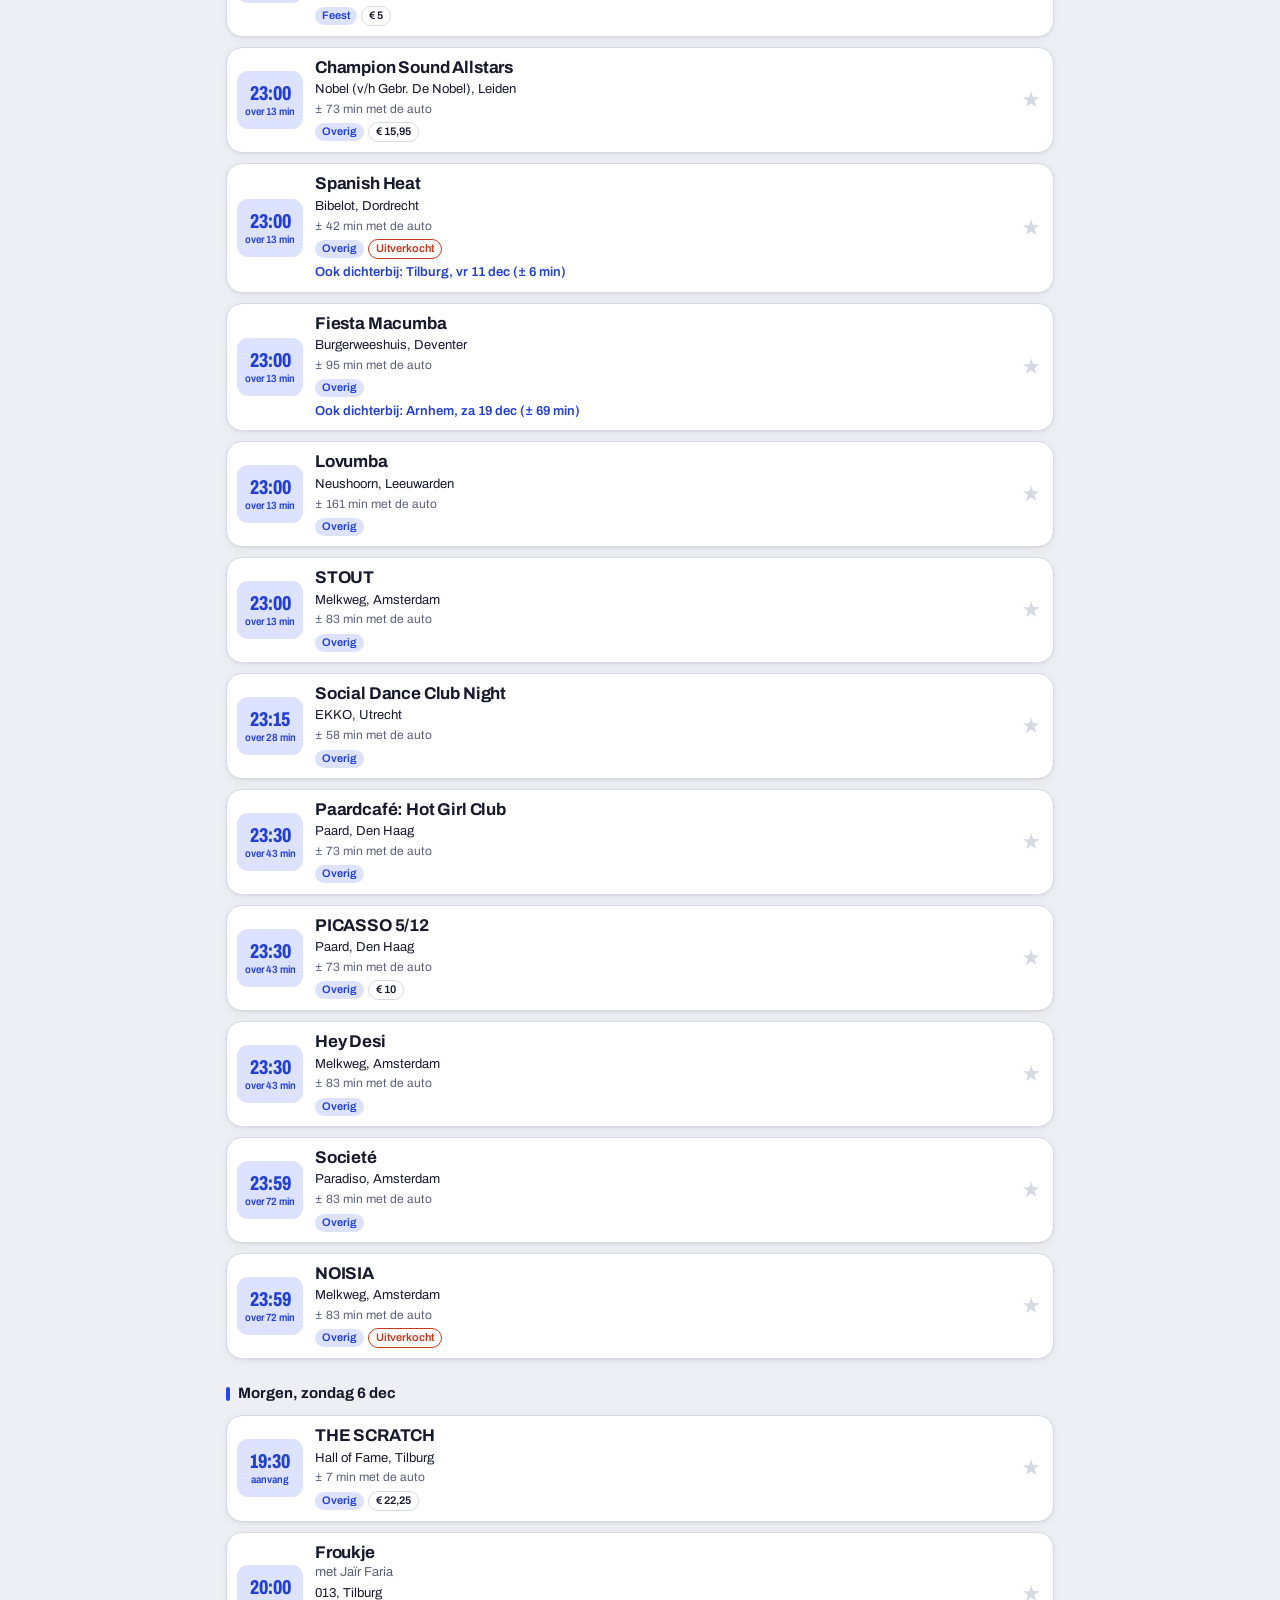
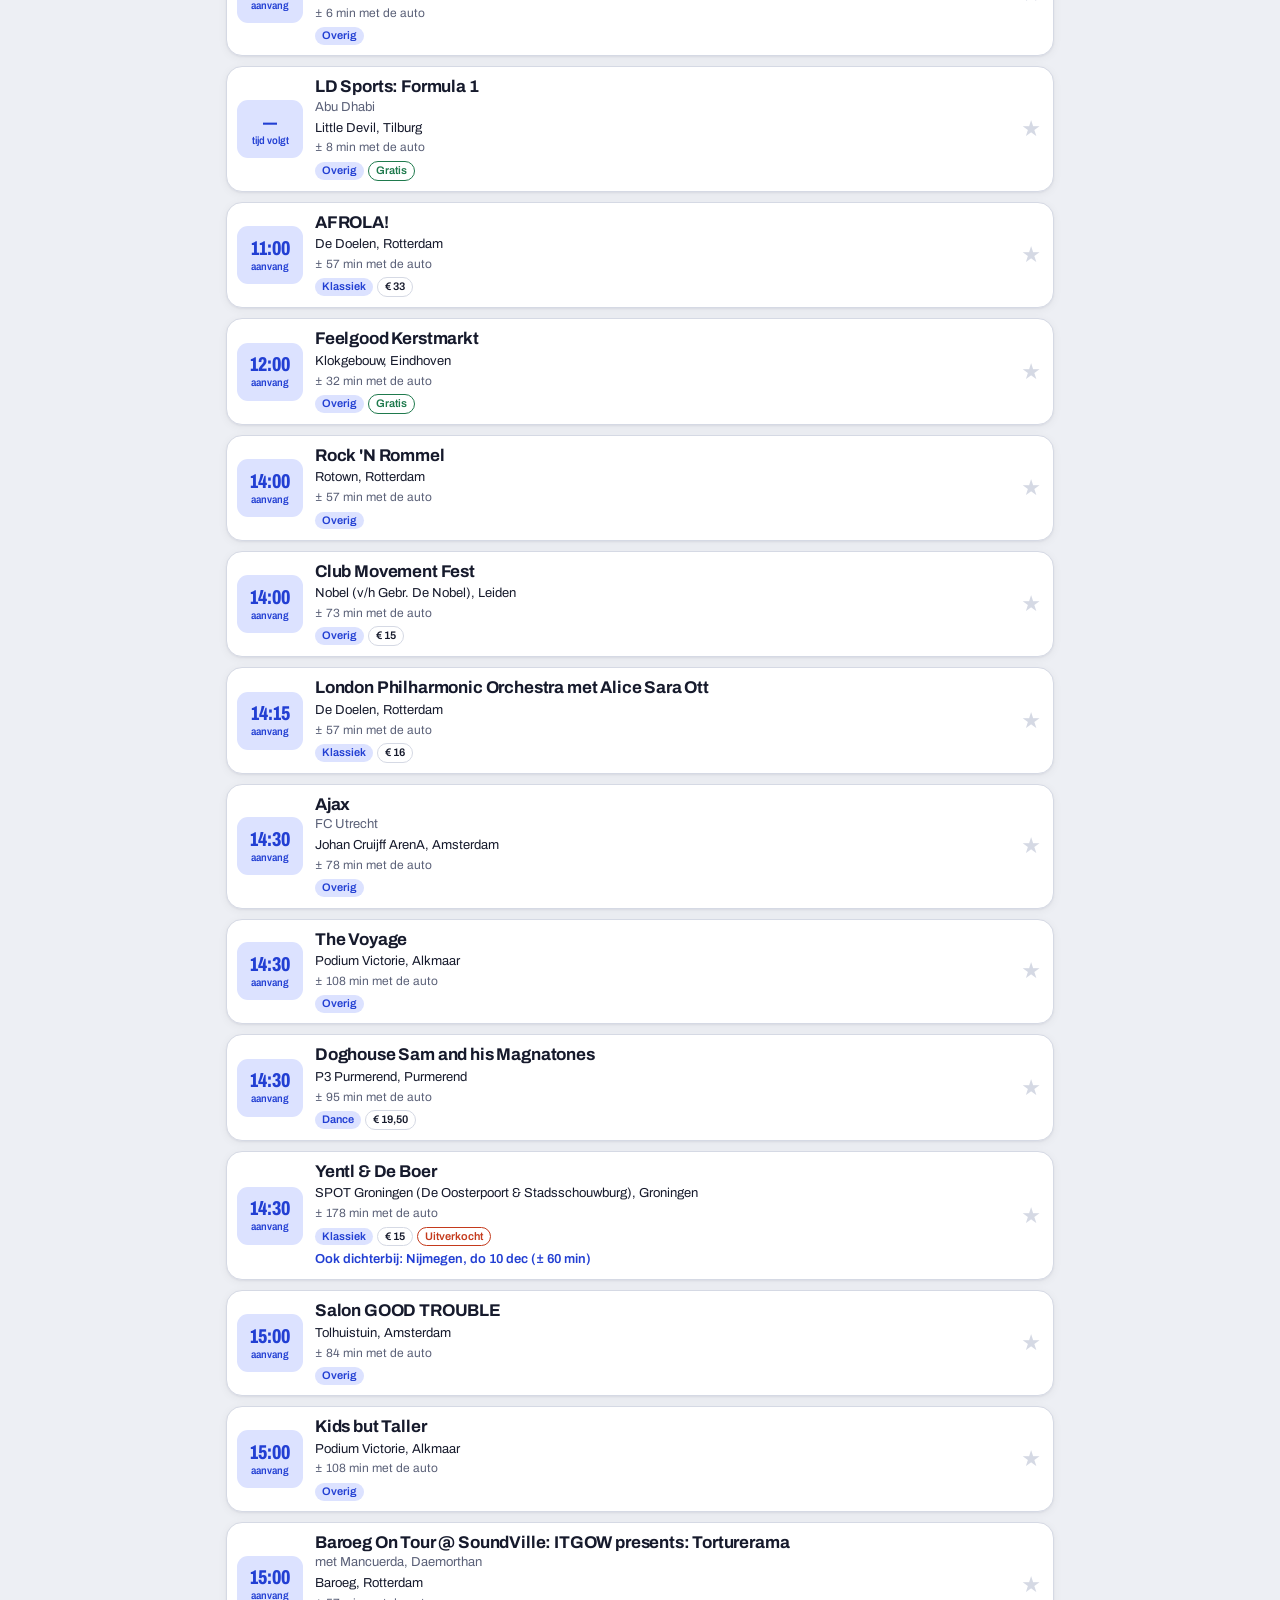
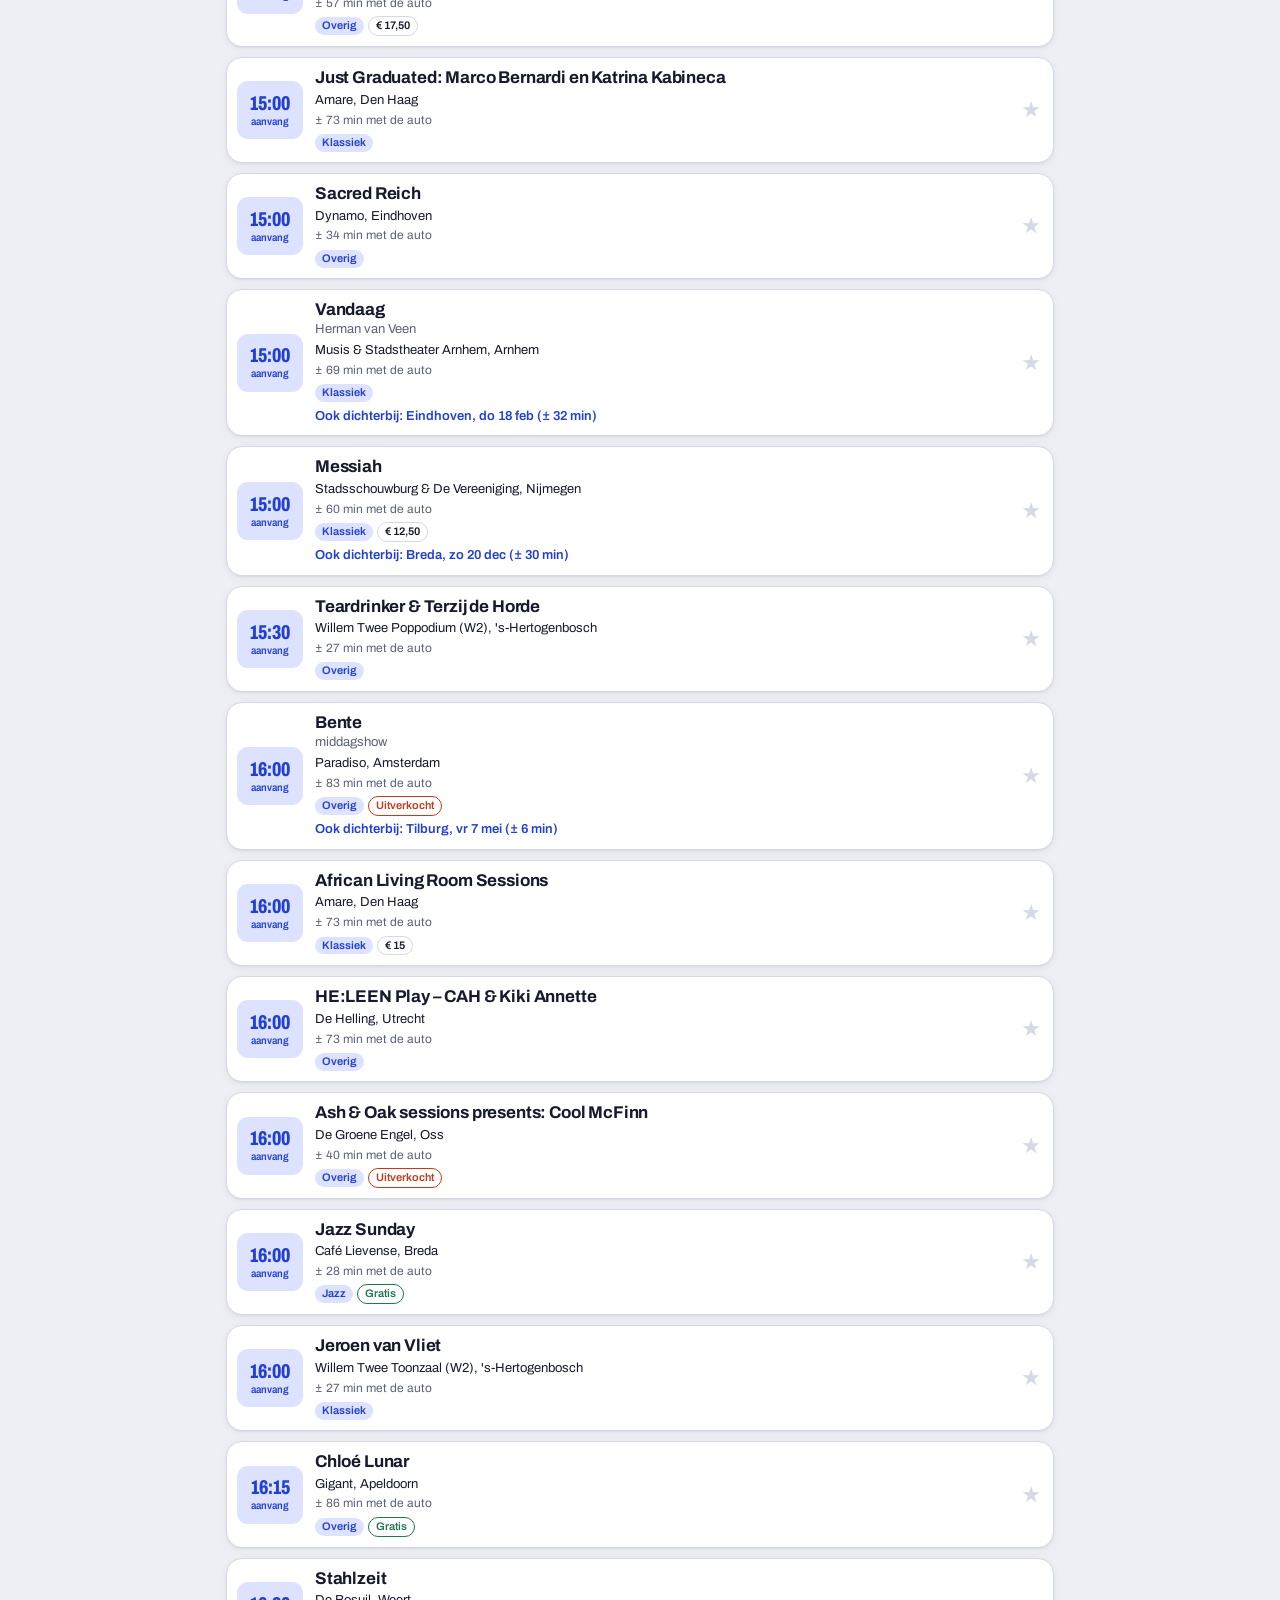
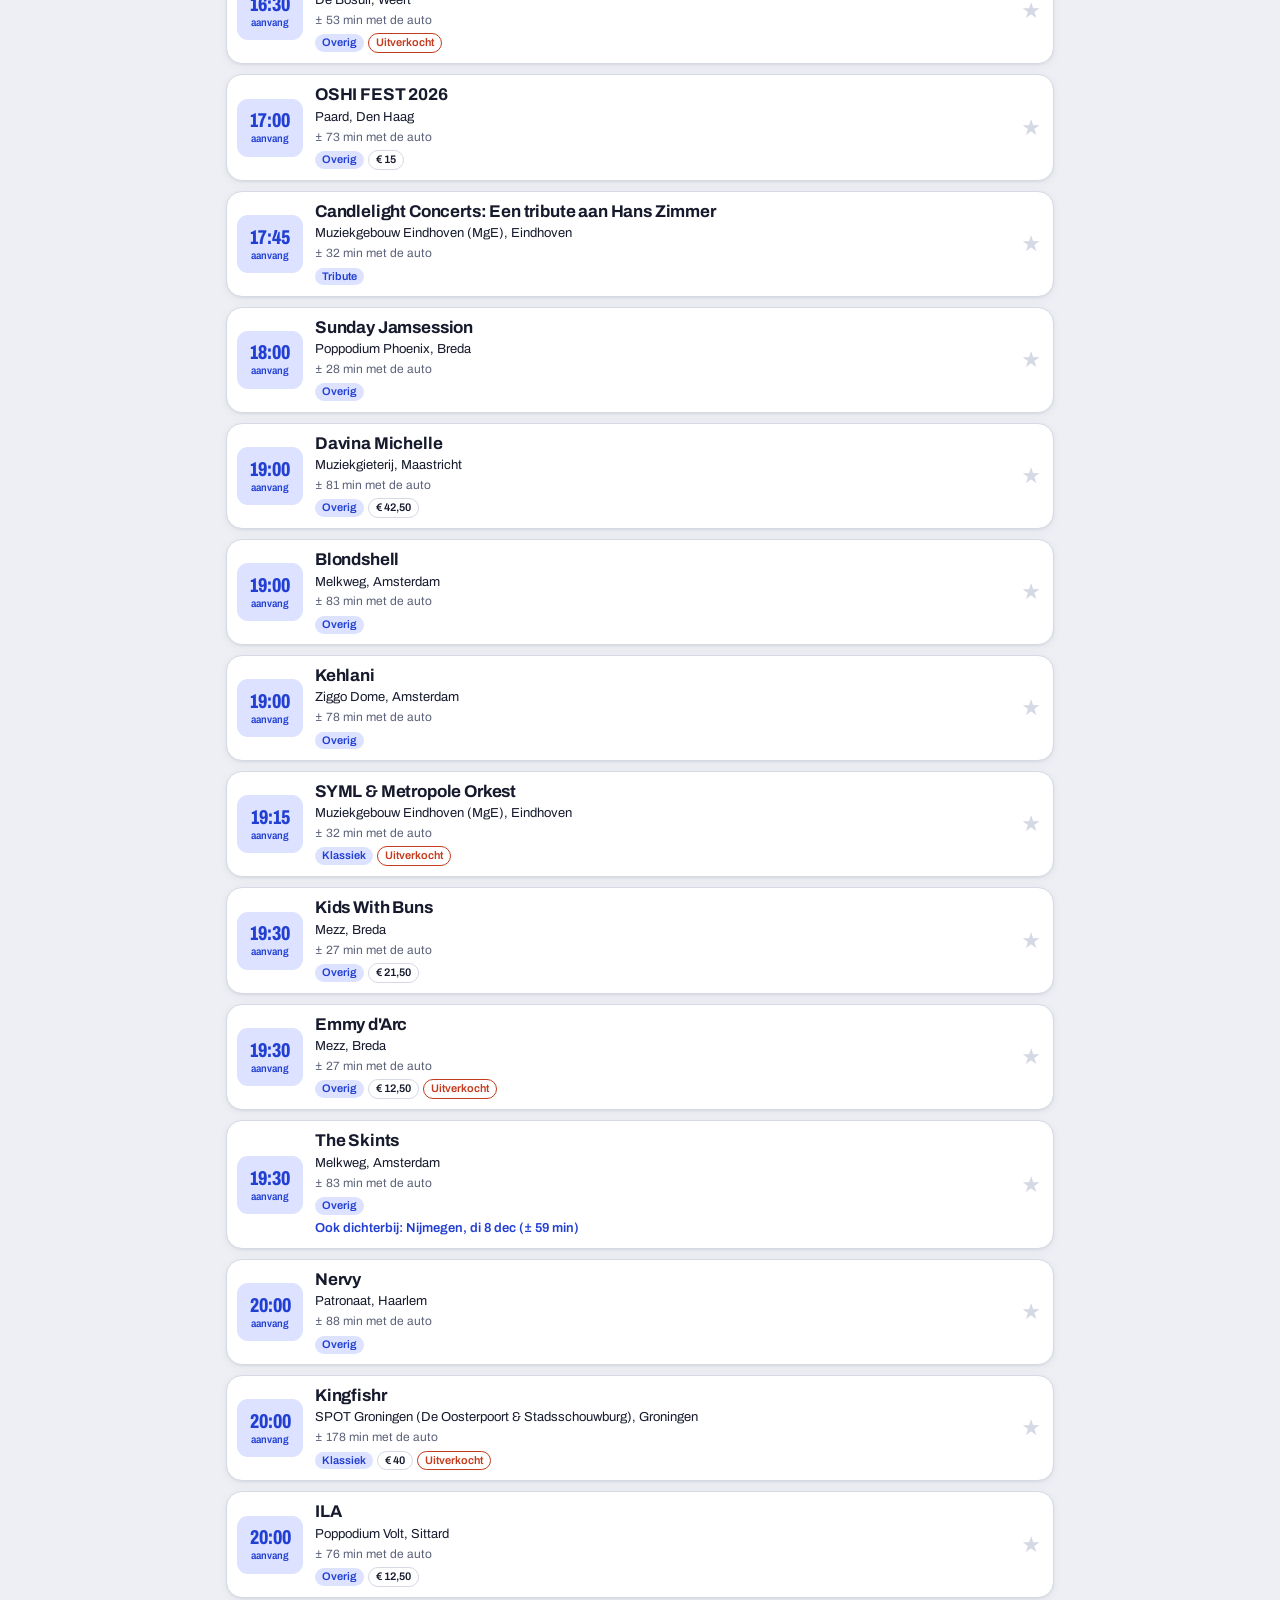
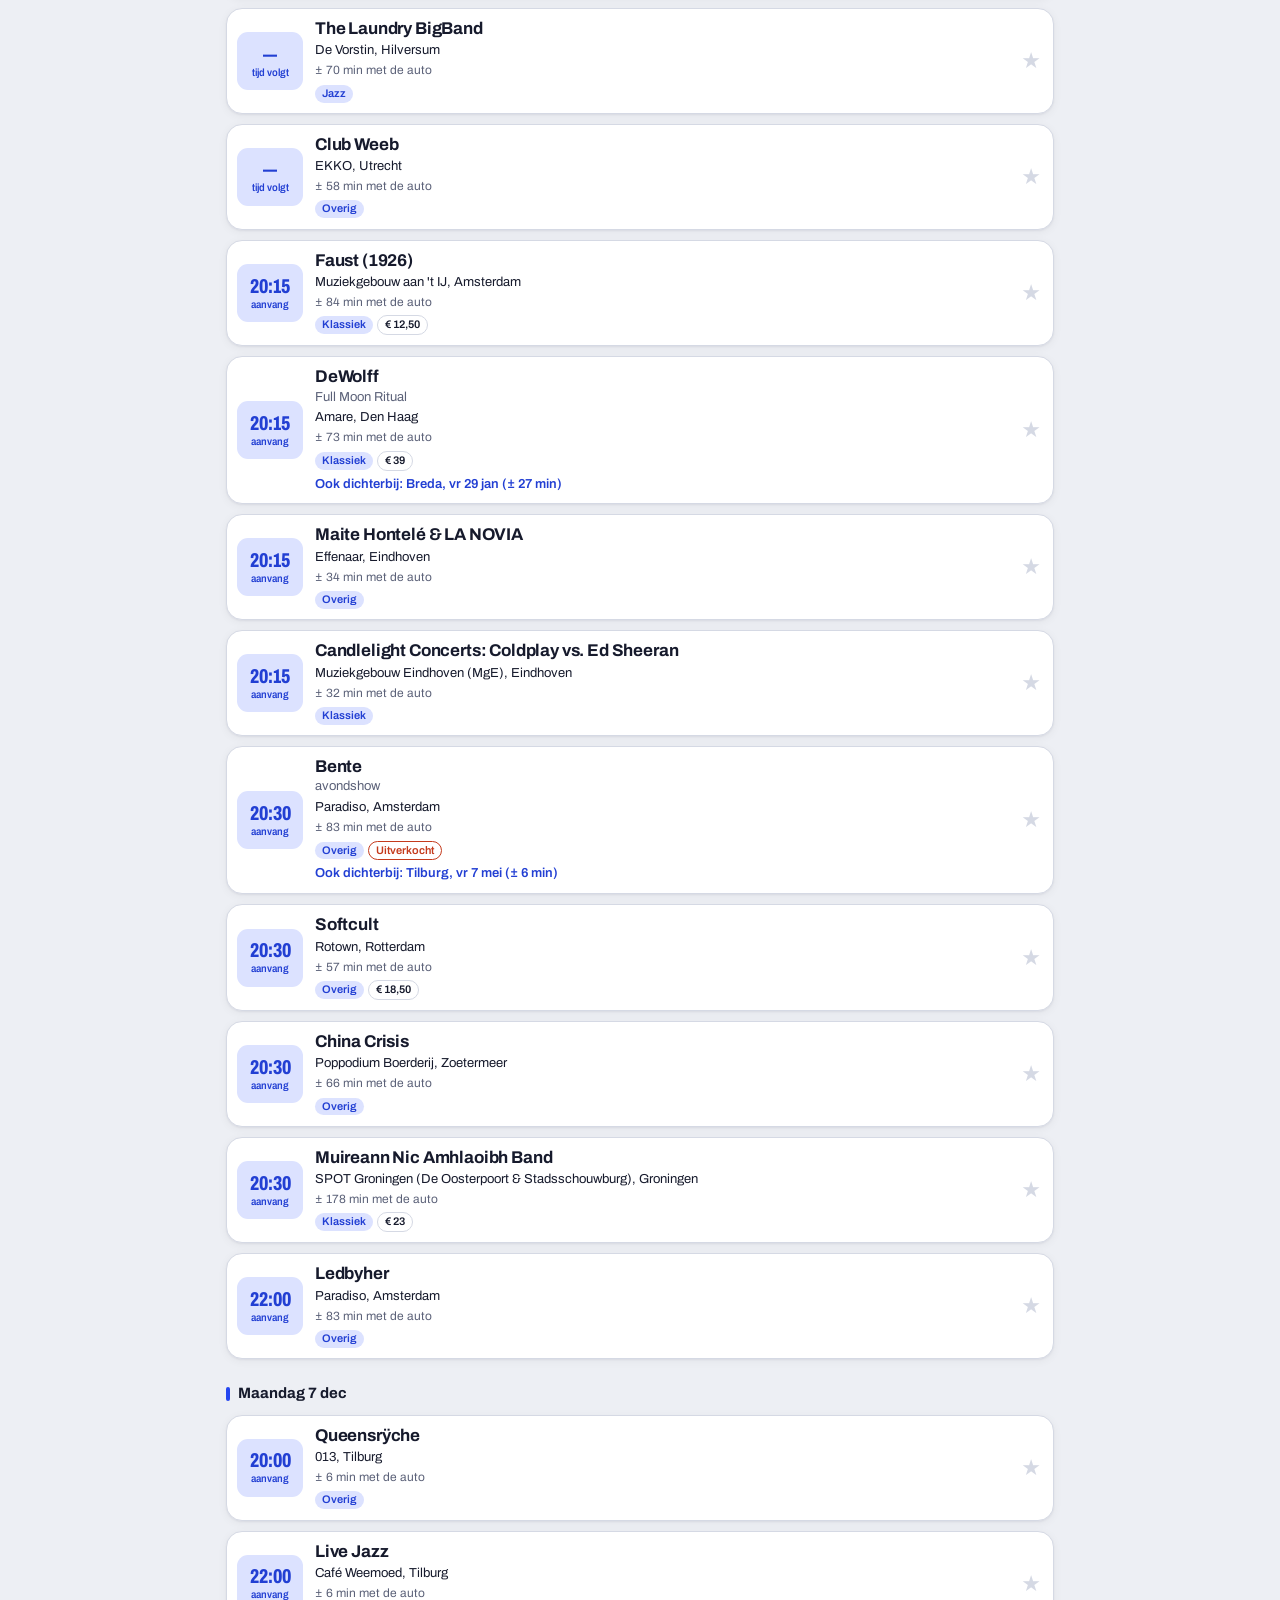
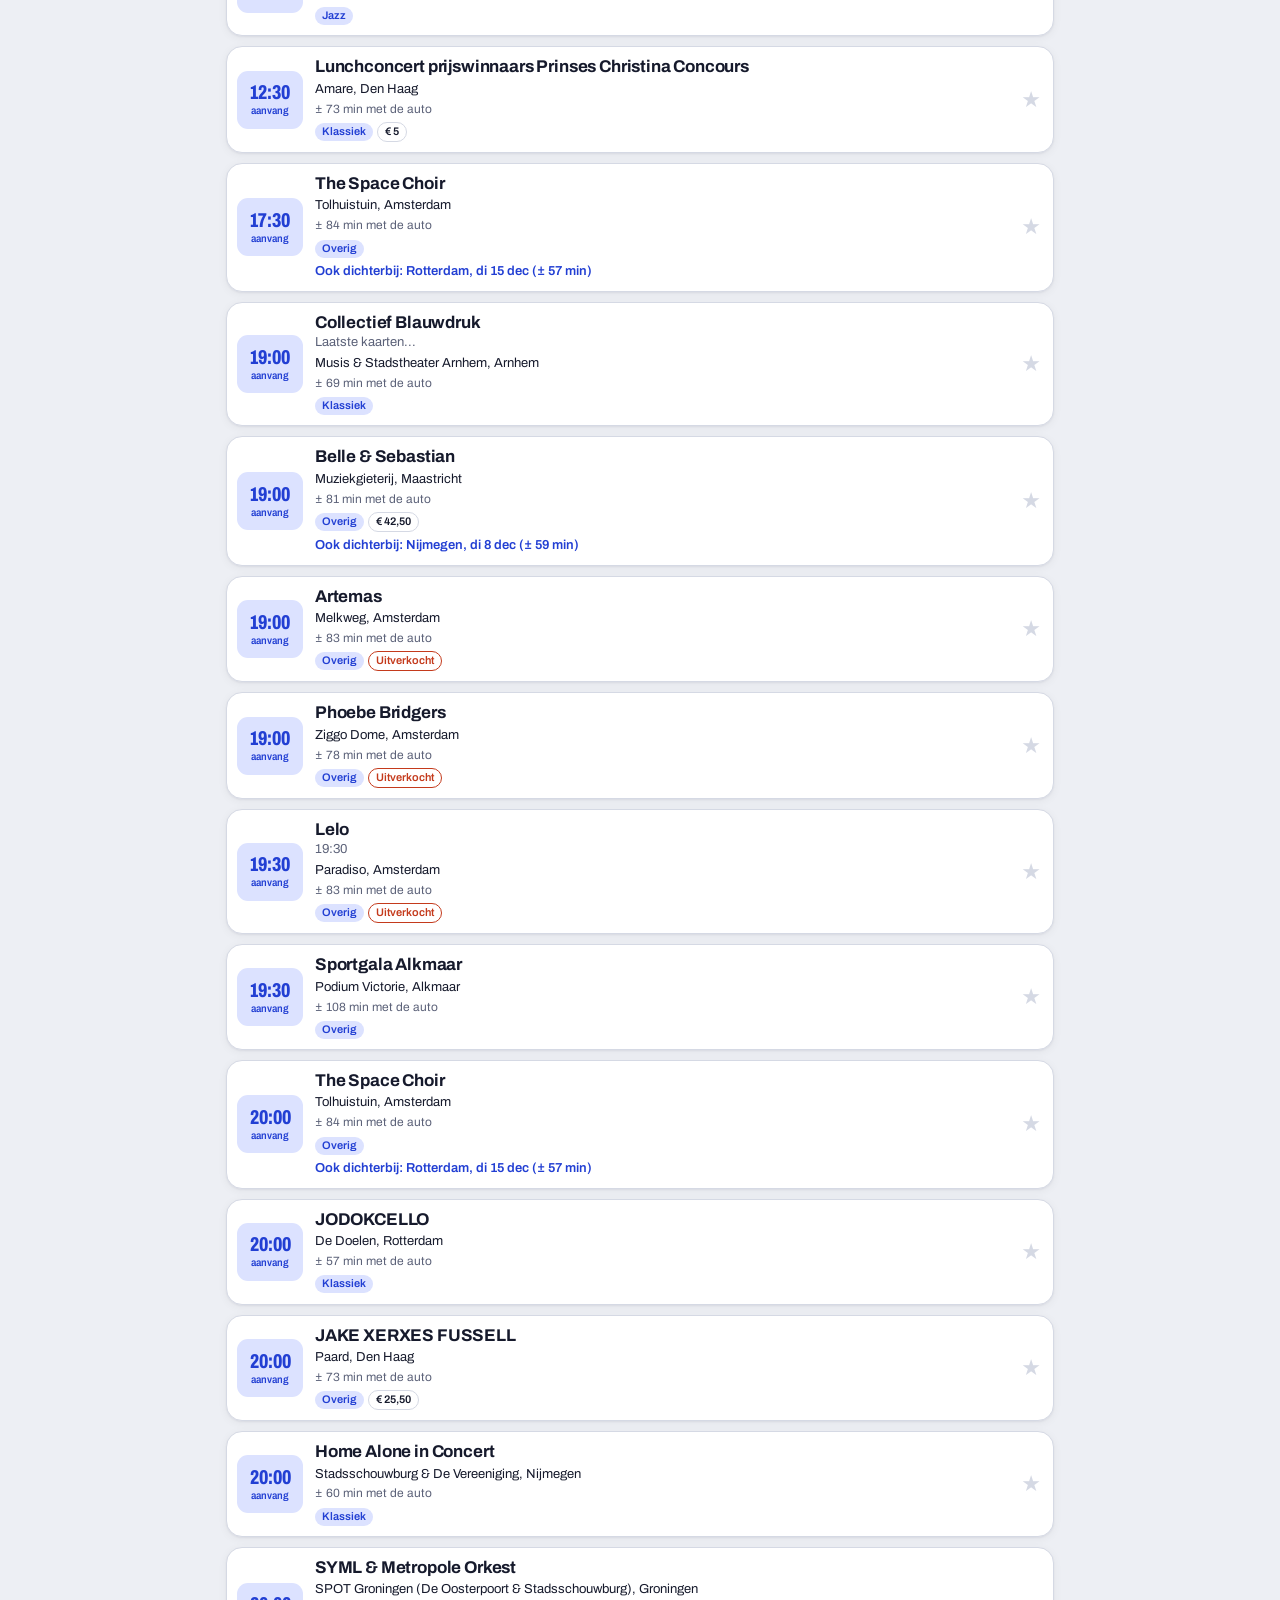
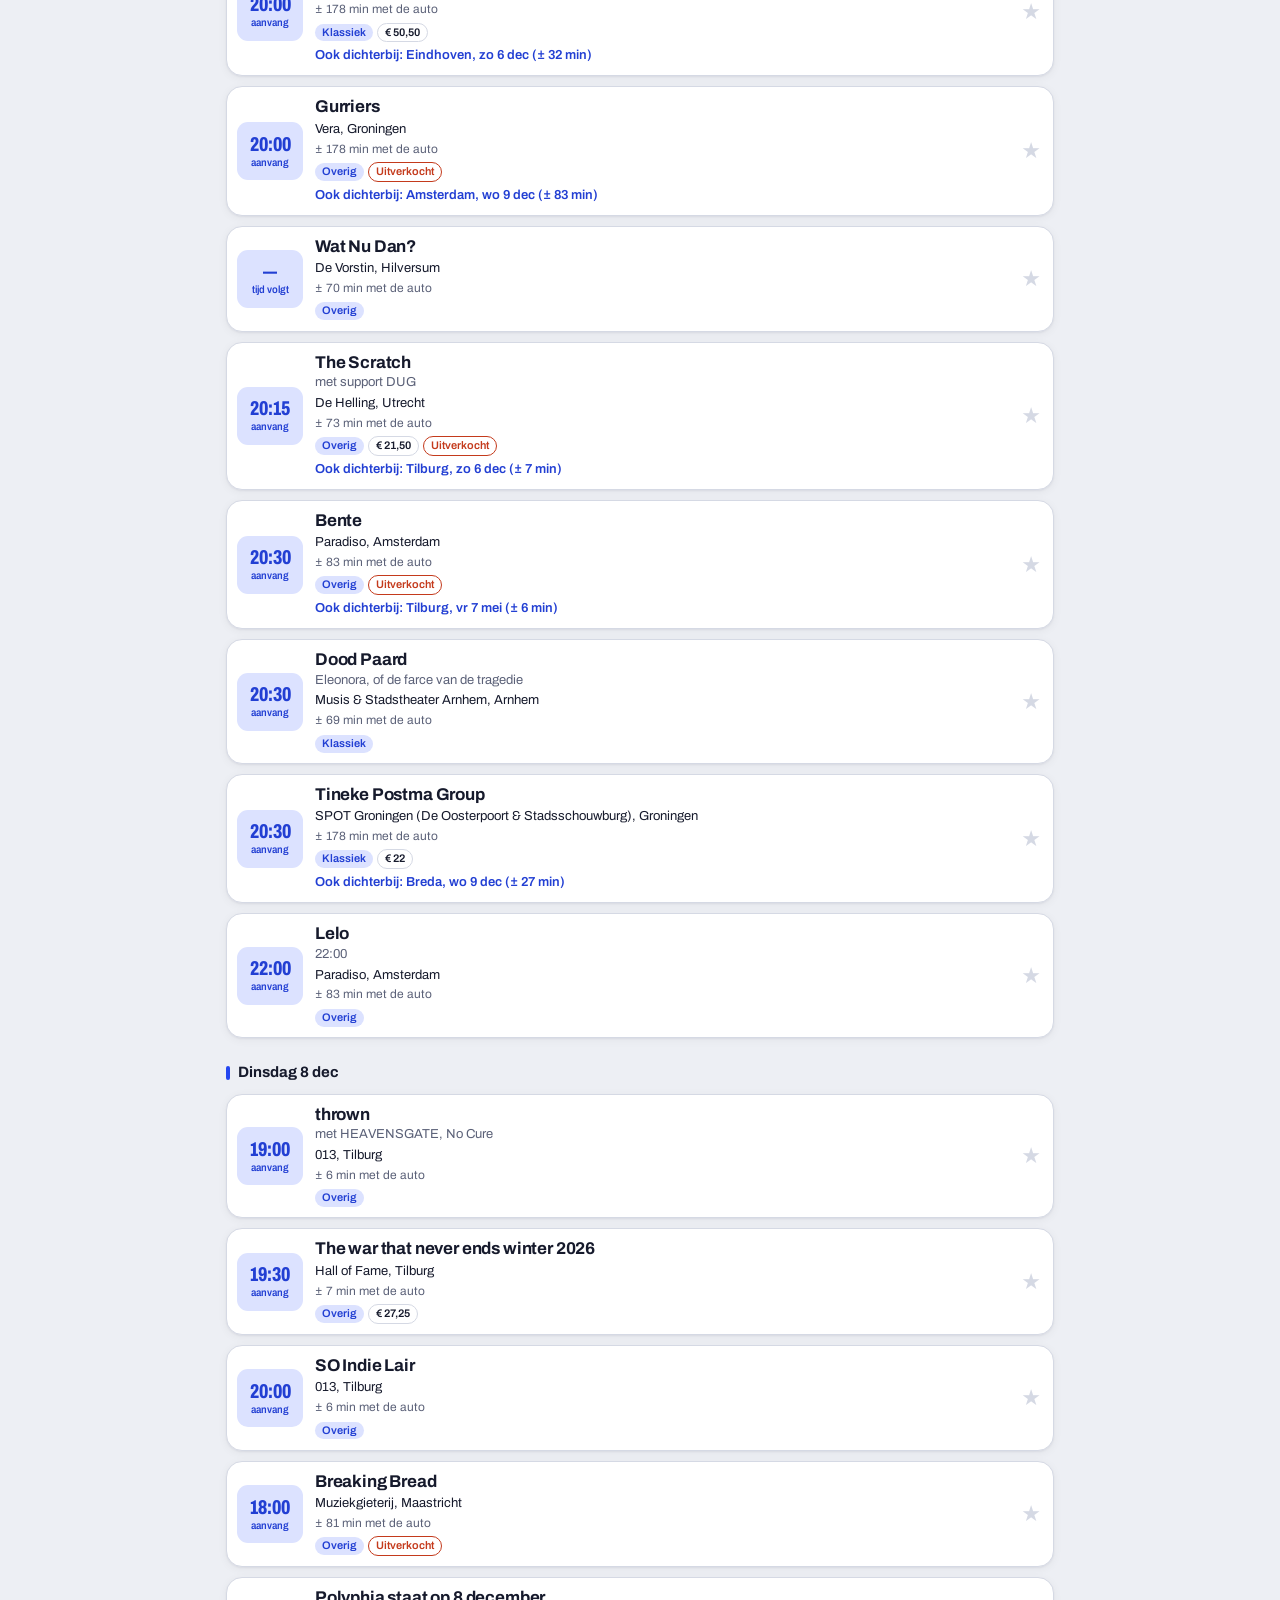
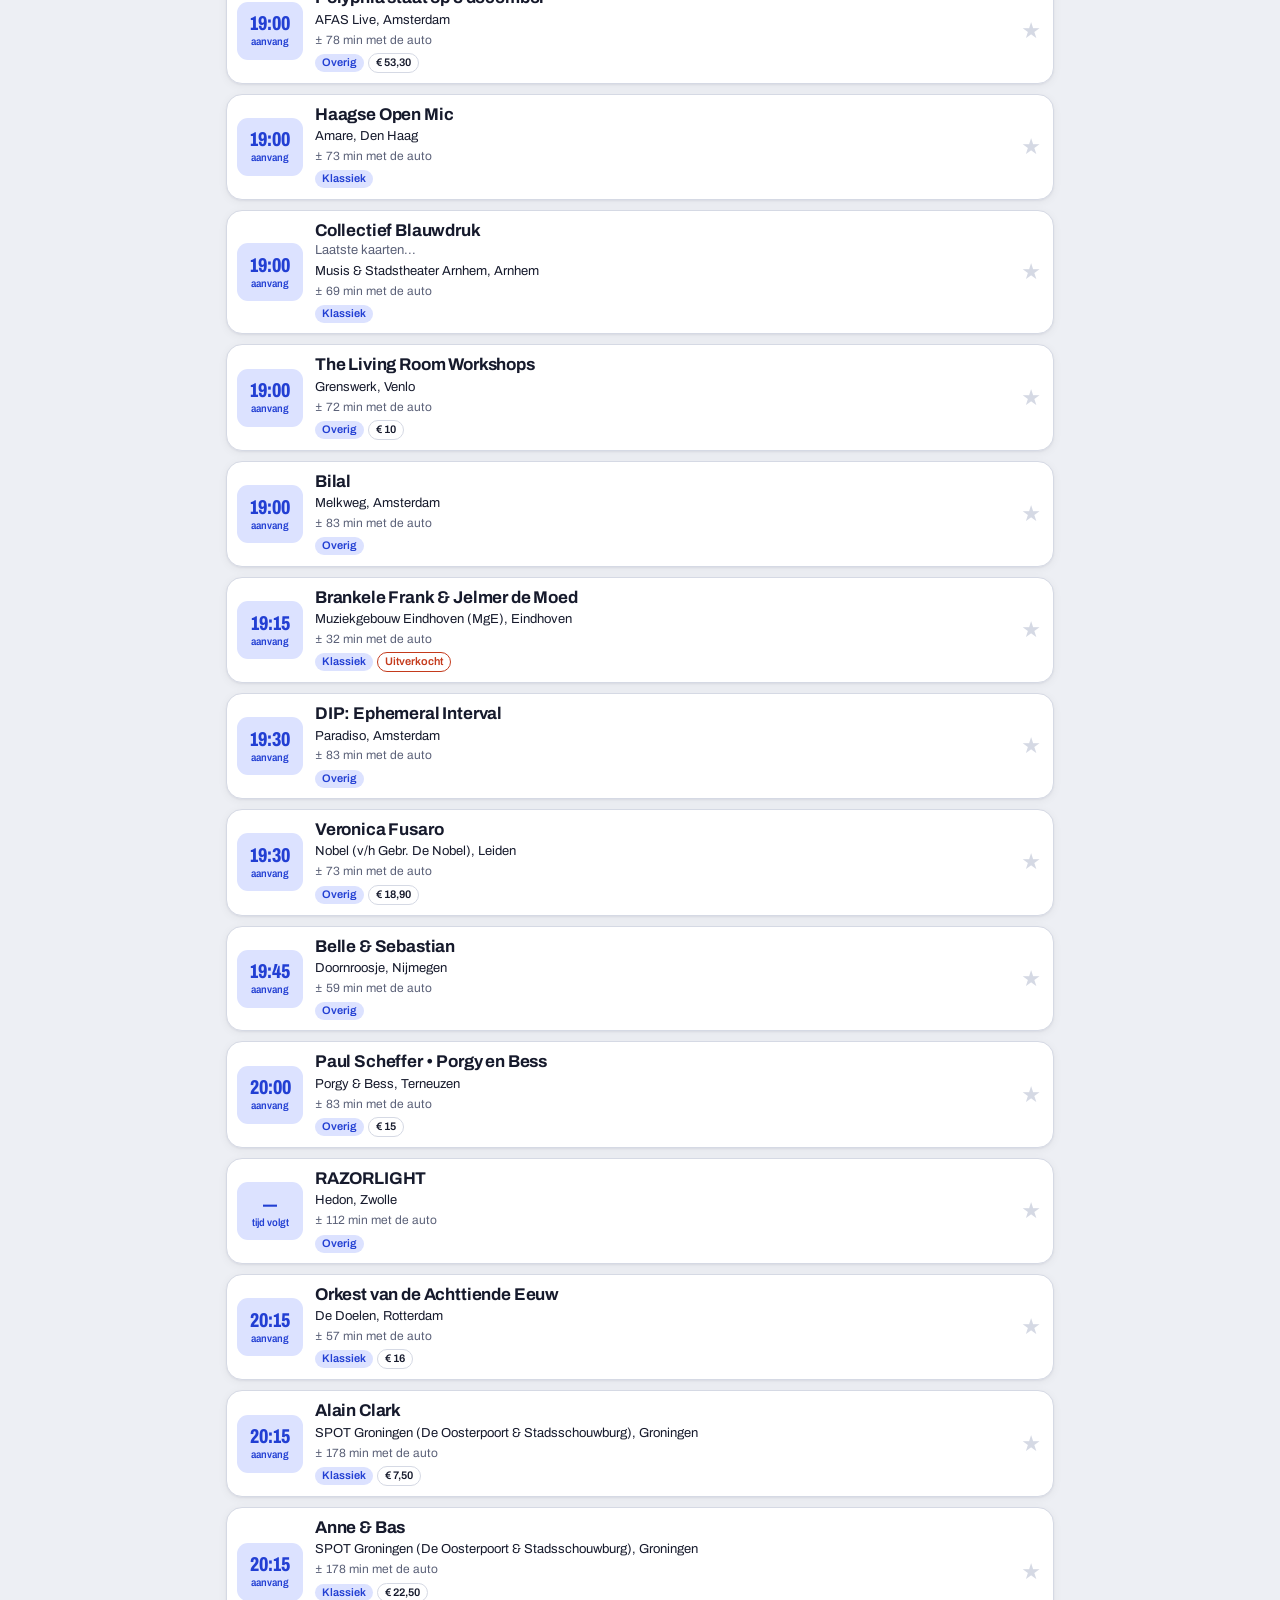
==== commit c2b89873: "Tournee ('Speelt ook', 'Ook dichterbij'), poster van je plannen, Laatste kans, rustiger agenda van v" ====
--- a/podiumradar/site/index.html
+++ b/podiumradar/site/index.html
@@ -404,6 +404,37 @@
 .installbar strong{display:block;font-size:14px}
 .installbar .btn{flex:0 0 auto;padding:8px 12px;font-size:13px}
 .installbar .x{border:0;background:none;color:var(--muted);font-size:22px;line-height:1;padding:4px 6px}
+/* --- nov 2026: live-label, mini-radar, tournee, signaal, poster --- */
+.ev .t.live small::before{content:"";display:inline-block;width:6px;height:6px;border-radius:50%;background:currentColor;margin-right:4px;vertical-align:1px;animation:livep 1.6s ease-in-out infinite}
+@keyframes livep{50%{opacity:.25}}
+.ev .s.nearer{margin-top:4px;font-weight:600;color:color-mix(in srgb,var(--acc) 85%,var(--ink))}
+.overnote{margin:14px 0 -4px}
+.tncta svg.mrad{width:56px;height:56px;padding:0;border-radius:50%;background:radial-gradient(circle at 50% 50%,rgba(143,160,255,.28),rgba(16,20,43,.55) 72%);overflow:hidden;--pop:#8FA0FF;--thea:#F285B6;--film:#BBA6FF;--expo:#5AD69D;--fest:#FFAA66}
+.mrad circle{fill:none;stroke:rgba(255,255,255,.22);stroke-width:.7}
+.mrad .md{stroke:rgba(16,20,43,.7);stroke-width:.6}
+.mrad .mh{fill:#fff;stroke:none}
+.mrad .msw{fill:rgba(170,184,255,.38);transform-origin:30px 30px;animation:rsweep 6s linear infinite}
+.dsig{position:absolute;top:34px;right:-34px;width:190px;height:190px;color:var(--acc);opacity:.13;pointer-events:none}
+#detailSheet .dhead,#detailSheet .facts{position:relative}
+.tourtip{display:block;width:100%;text-align:left;border:0;color:var(--ink);font:inherit;cursor:pointer;margin:0 0 4px;padding:10px 12px;border-radius:12px;background:var(--acc-soft);font-size:14px;line-height:1.35}
+.tourmap{border:1px solid var(--line);border-radius:14px;overflow:hidden;margin-bottom:10px;background:var(--map-sea)}
+.tourmap svg{display:block;width:100%;aspect-ratio:16/10}
+.tourmap .m-land{stroke-width:.6}
+.t-route{fill:none;stroke:var(--acc);opacity:.55;stroke-linecap:round;stroke-linejoin:round}
+.t-dot{fill:var(--acc);stroke:var(--card)}
+.t-dot.cur{fill:var(--star)}
+.t-home{fill:var(--card);stroke:var(--ink)}
+.t-lbl{fill:var(--ink);font-weight:700;text-anchor:middle;paint-order:stroke;stroke:var(--map-land);stroke-linejoin:round}
+.tourleg{display:flex;gap:14px;padding:7px 12px;font-size:12px;color:var(--muted);background:var(--card);border-top:1px solid var(--line)}
+.tourleg i{display:inline-block;width:9px;height:9px;border-radius:50%;background:var(--acc);margin-right:5px}
+.tourleg i.cur{background:var(--star)}.tourleg i.home{background:var(--card);border:1.5px solid var(--ink);box-sizing:border-box}
+.simlist.tour .ev{grid-template-columns:58px 1fr auto;padding:8px 10px 8px 8px}
+.simlist.tour .ev .t{min-height:48px;padding:6px 4px}
+.simlist.tour .ev.xtra{display:none}.simlist.tour.all .ev.xtra{display:grid}
+.simlist .chev{font-style:normal;font-size:22px;color:var(--muted);padding:0 4px}
+canvas.poster{display:block;width:100%;max-width:420px;height:auto;margin:14px auto 0;border-radius:14px;box-shadow:0 10px 30px rgba(18,22,47,.35);background:#12162F;aspect-ratio:4/5}
+.btn.poster-btn{background:linear-gradient(135deg,#1B2140,#3A2A7A);color:#fff;border:0}
+@media (prefers-reduced-motion:reduce){.mrad .msw{animation:none}.ev .t.live small::before{animation:none}}
 </style>
 </head>
 <body>
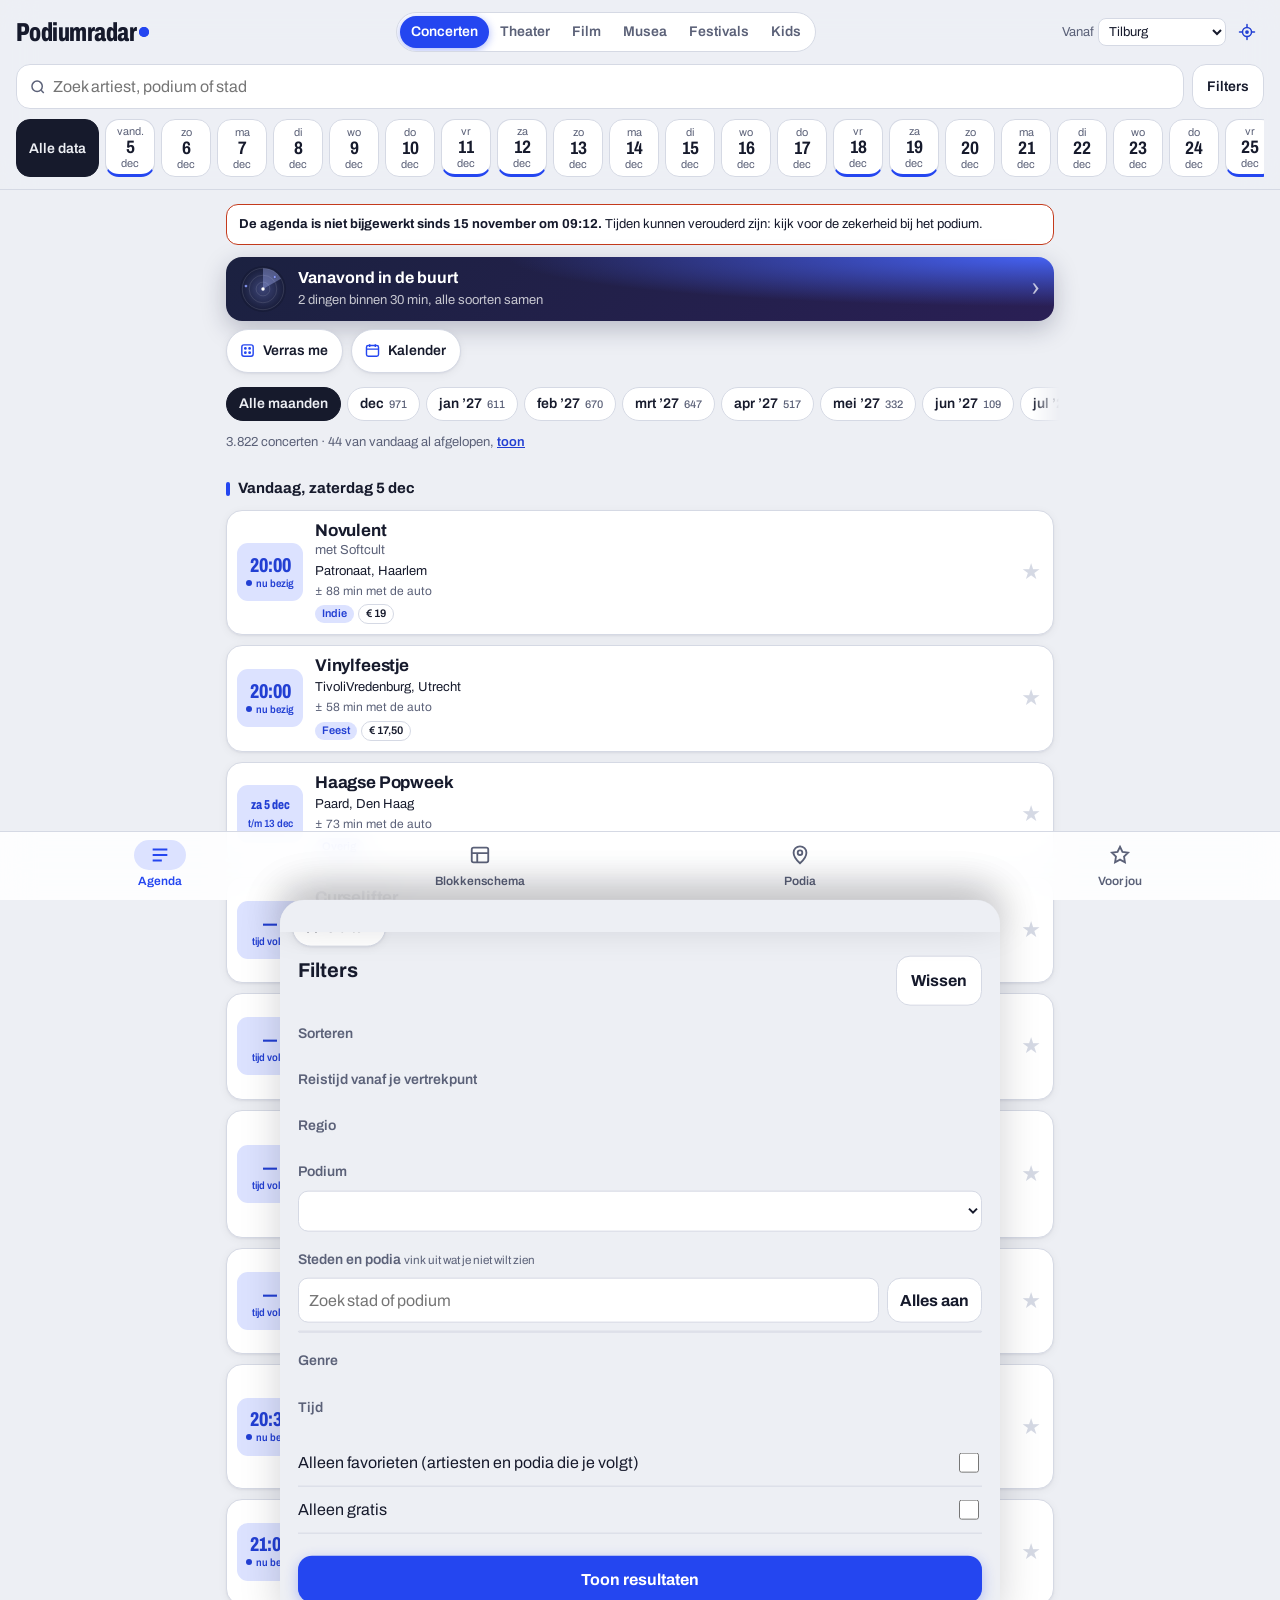
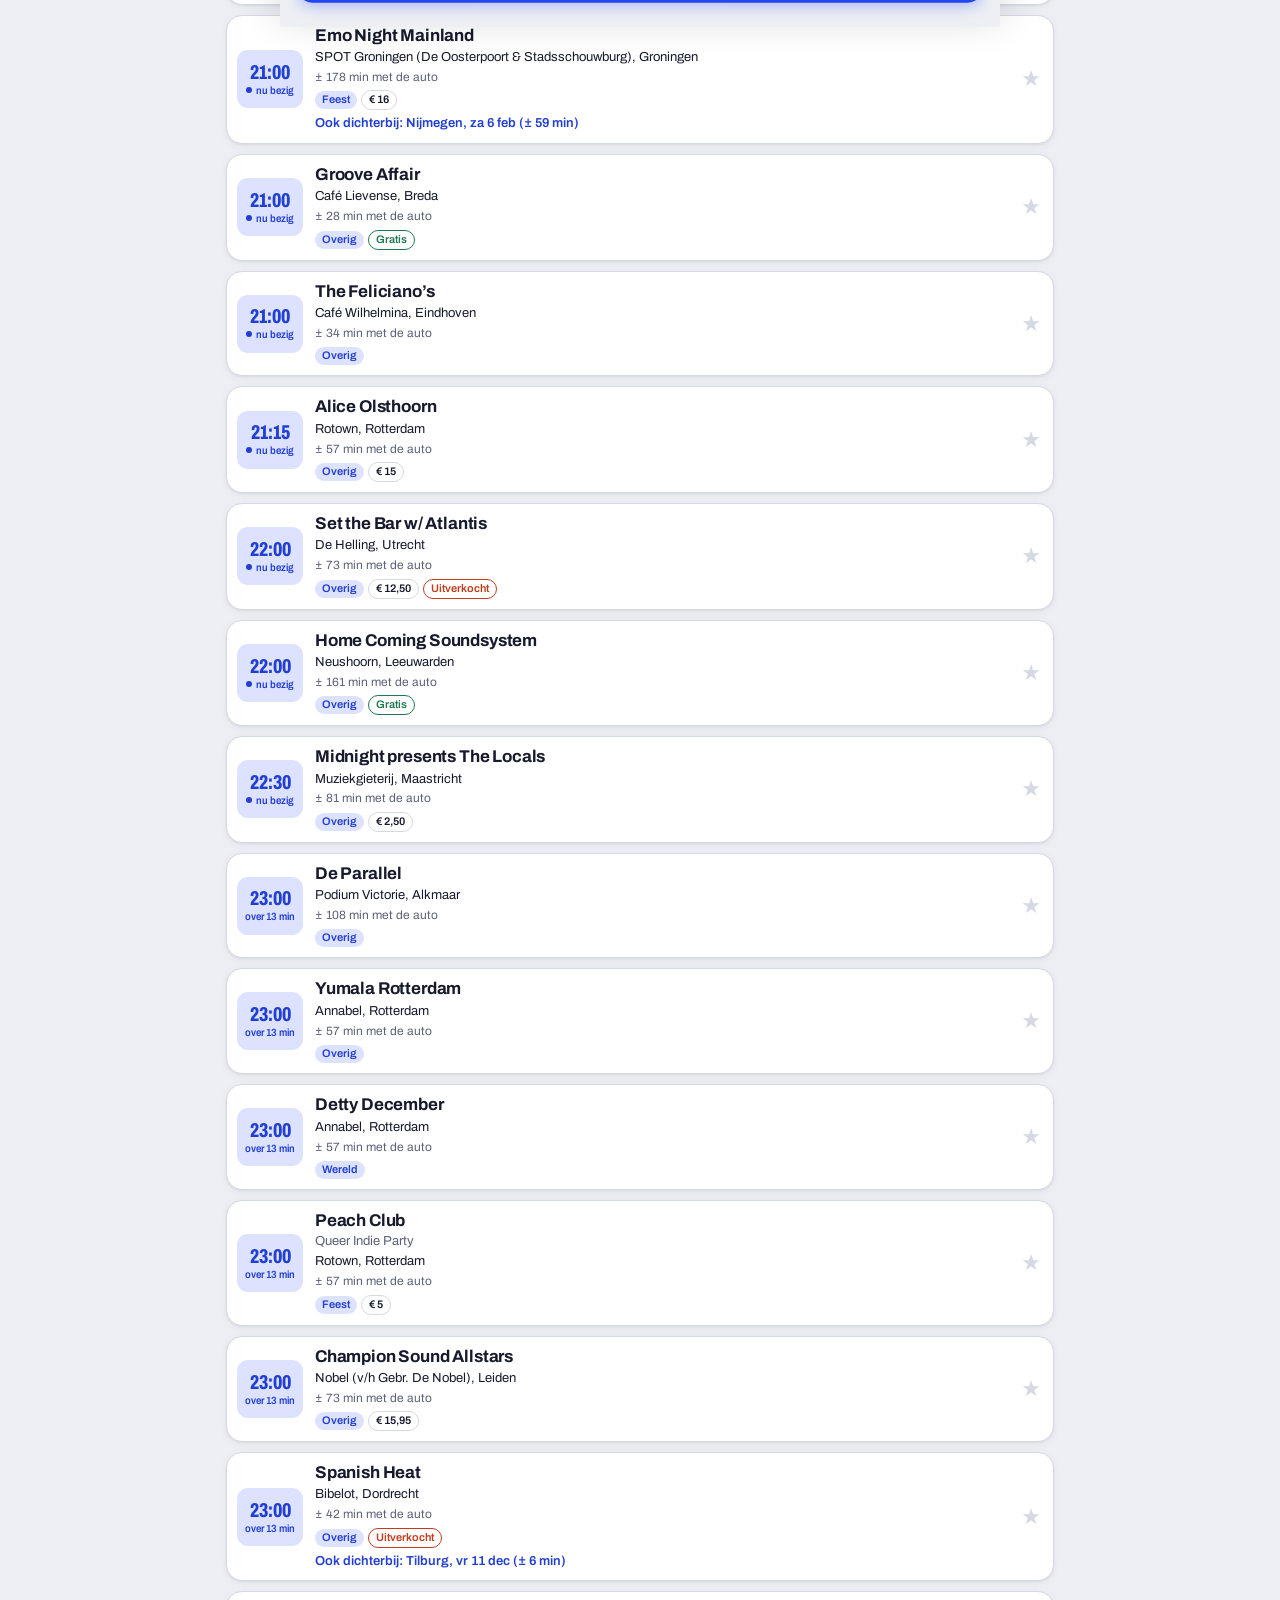
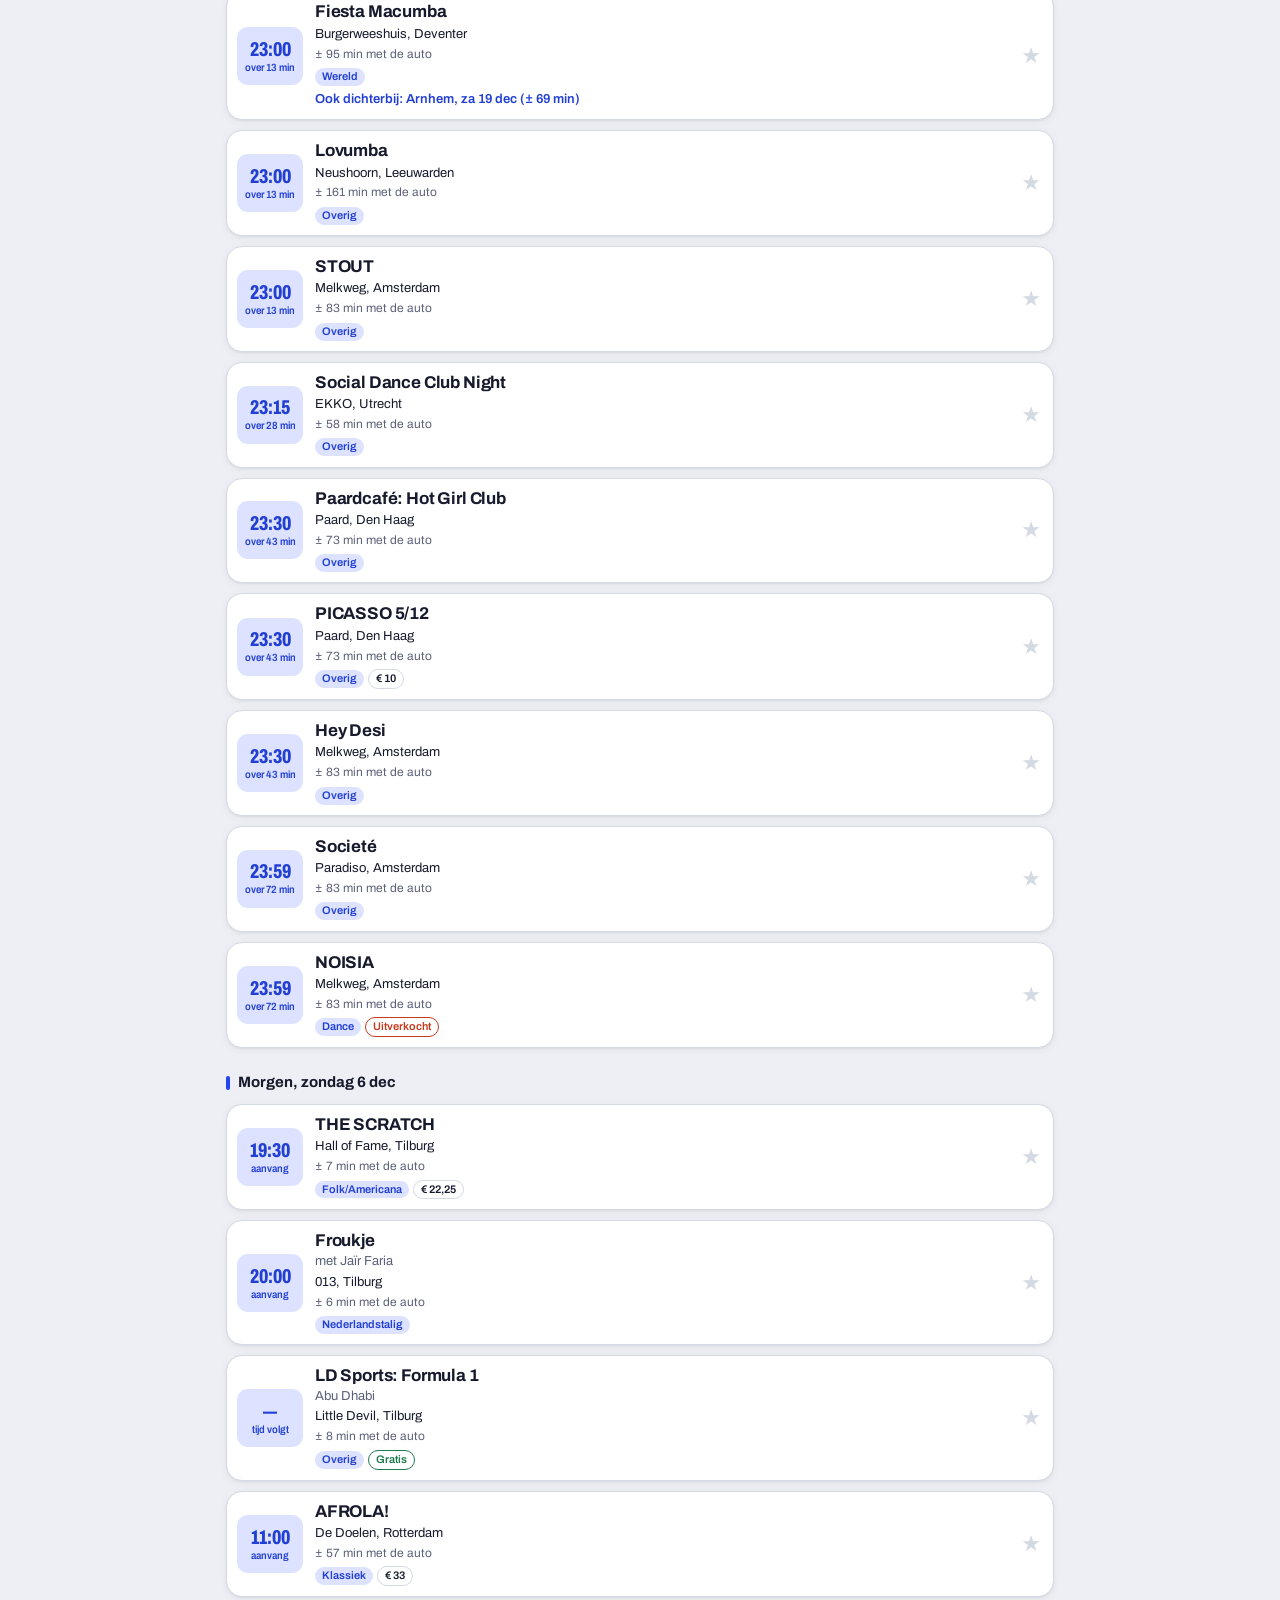
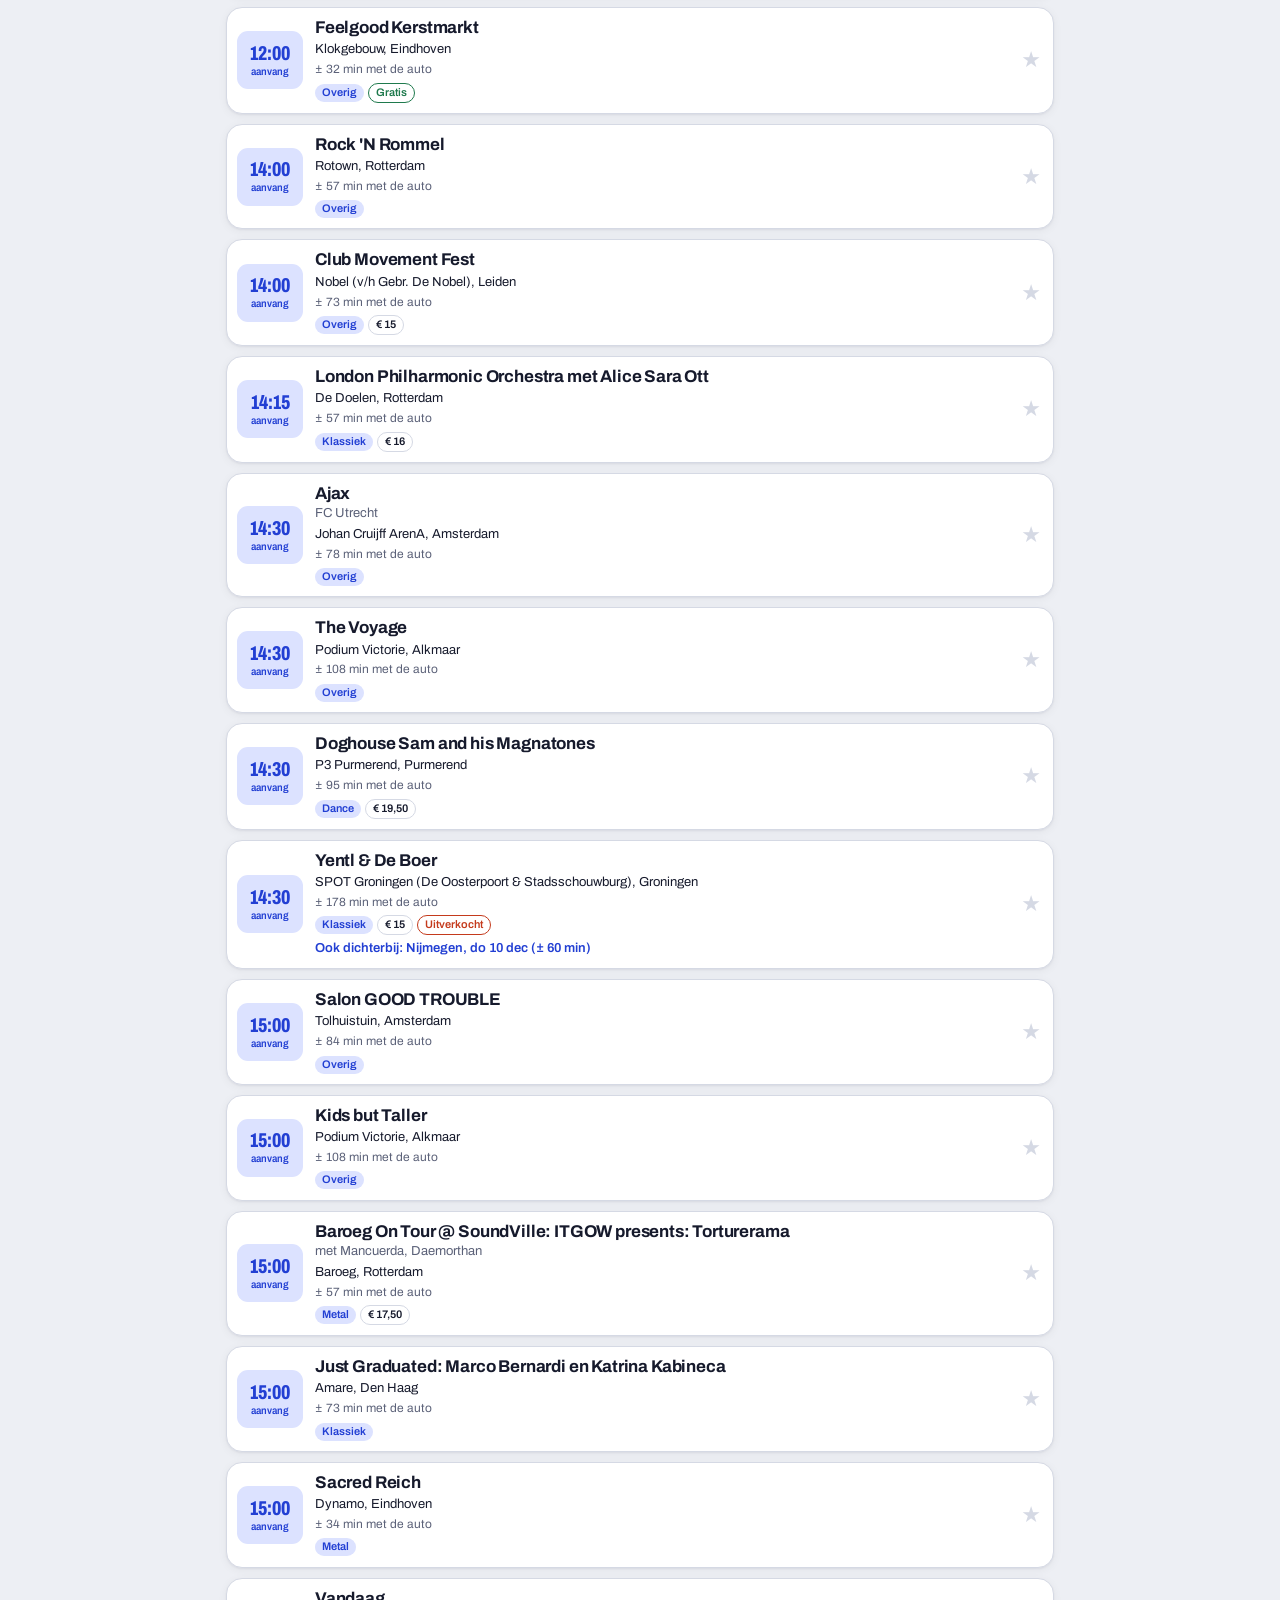
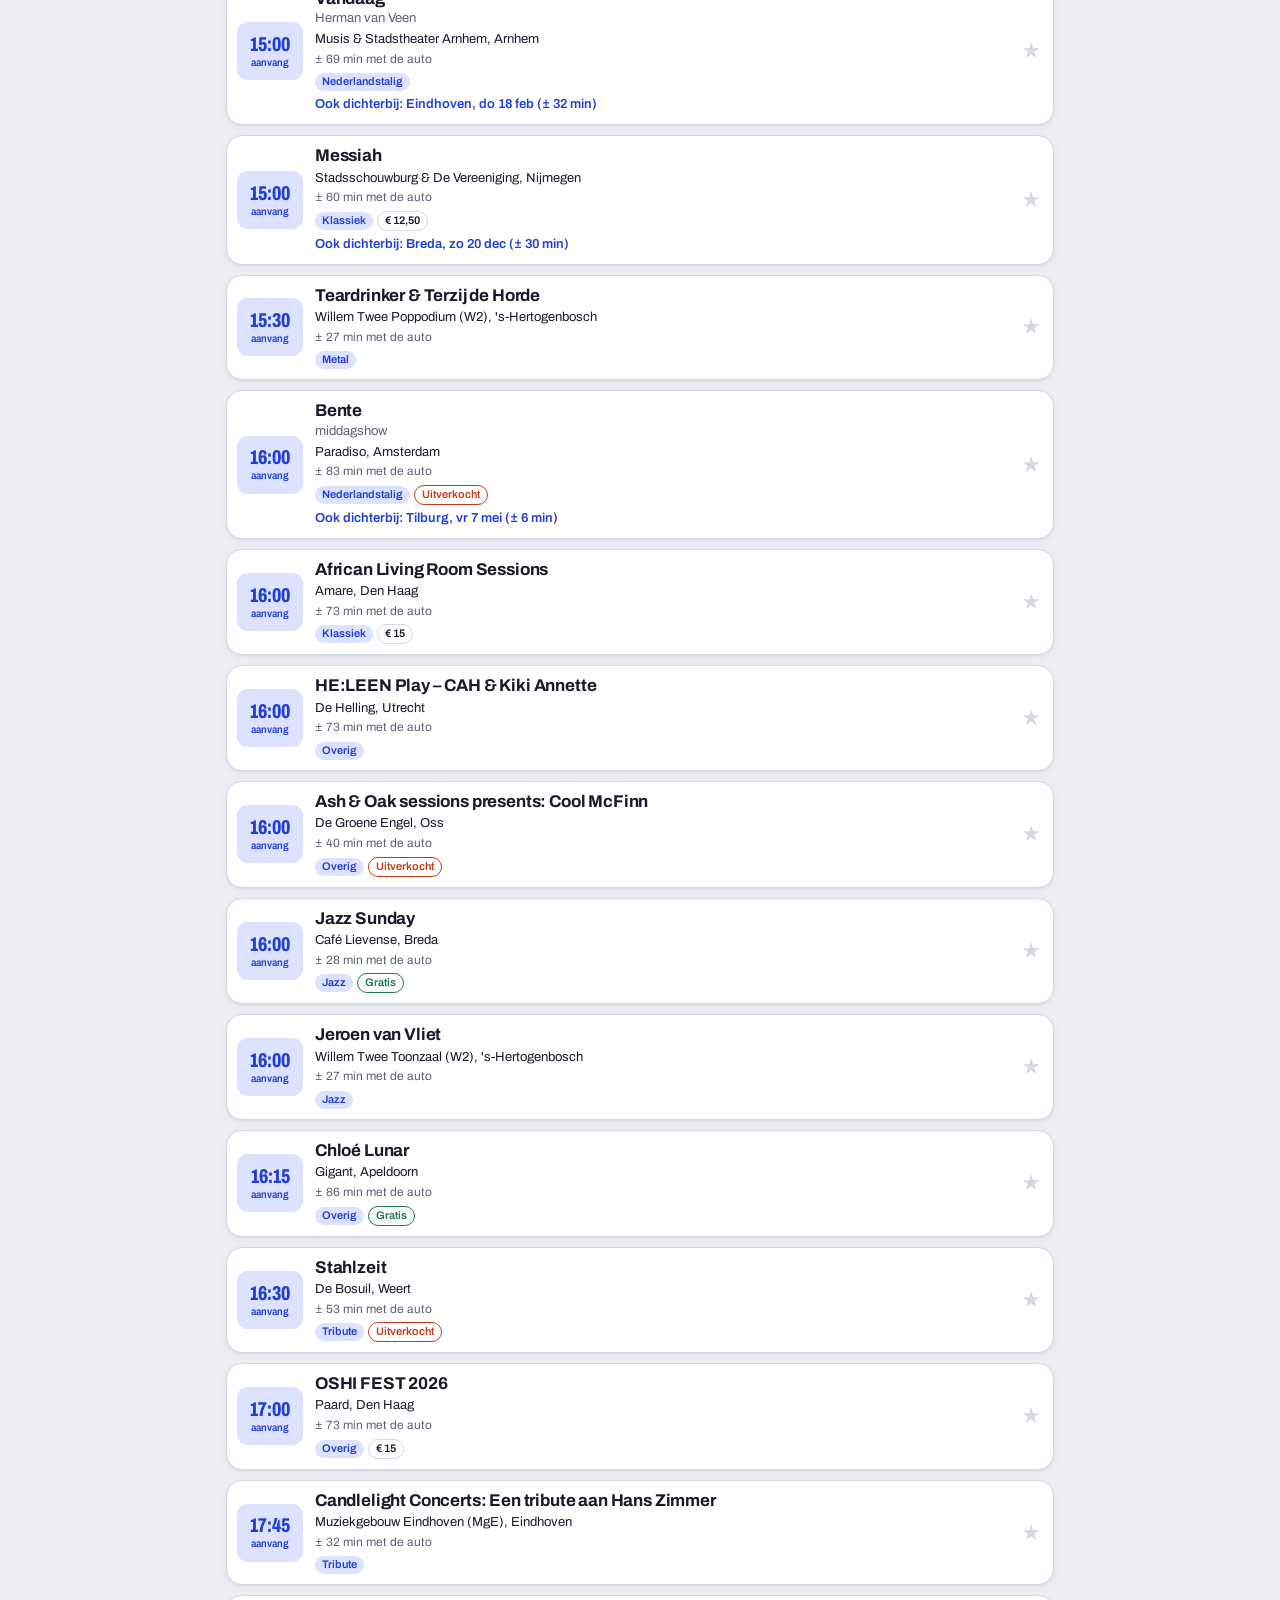
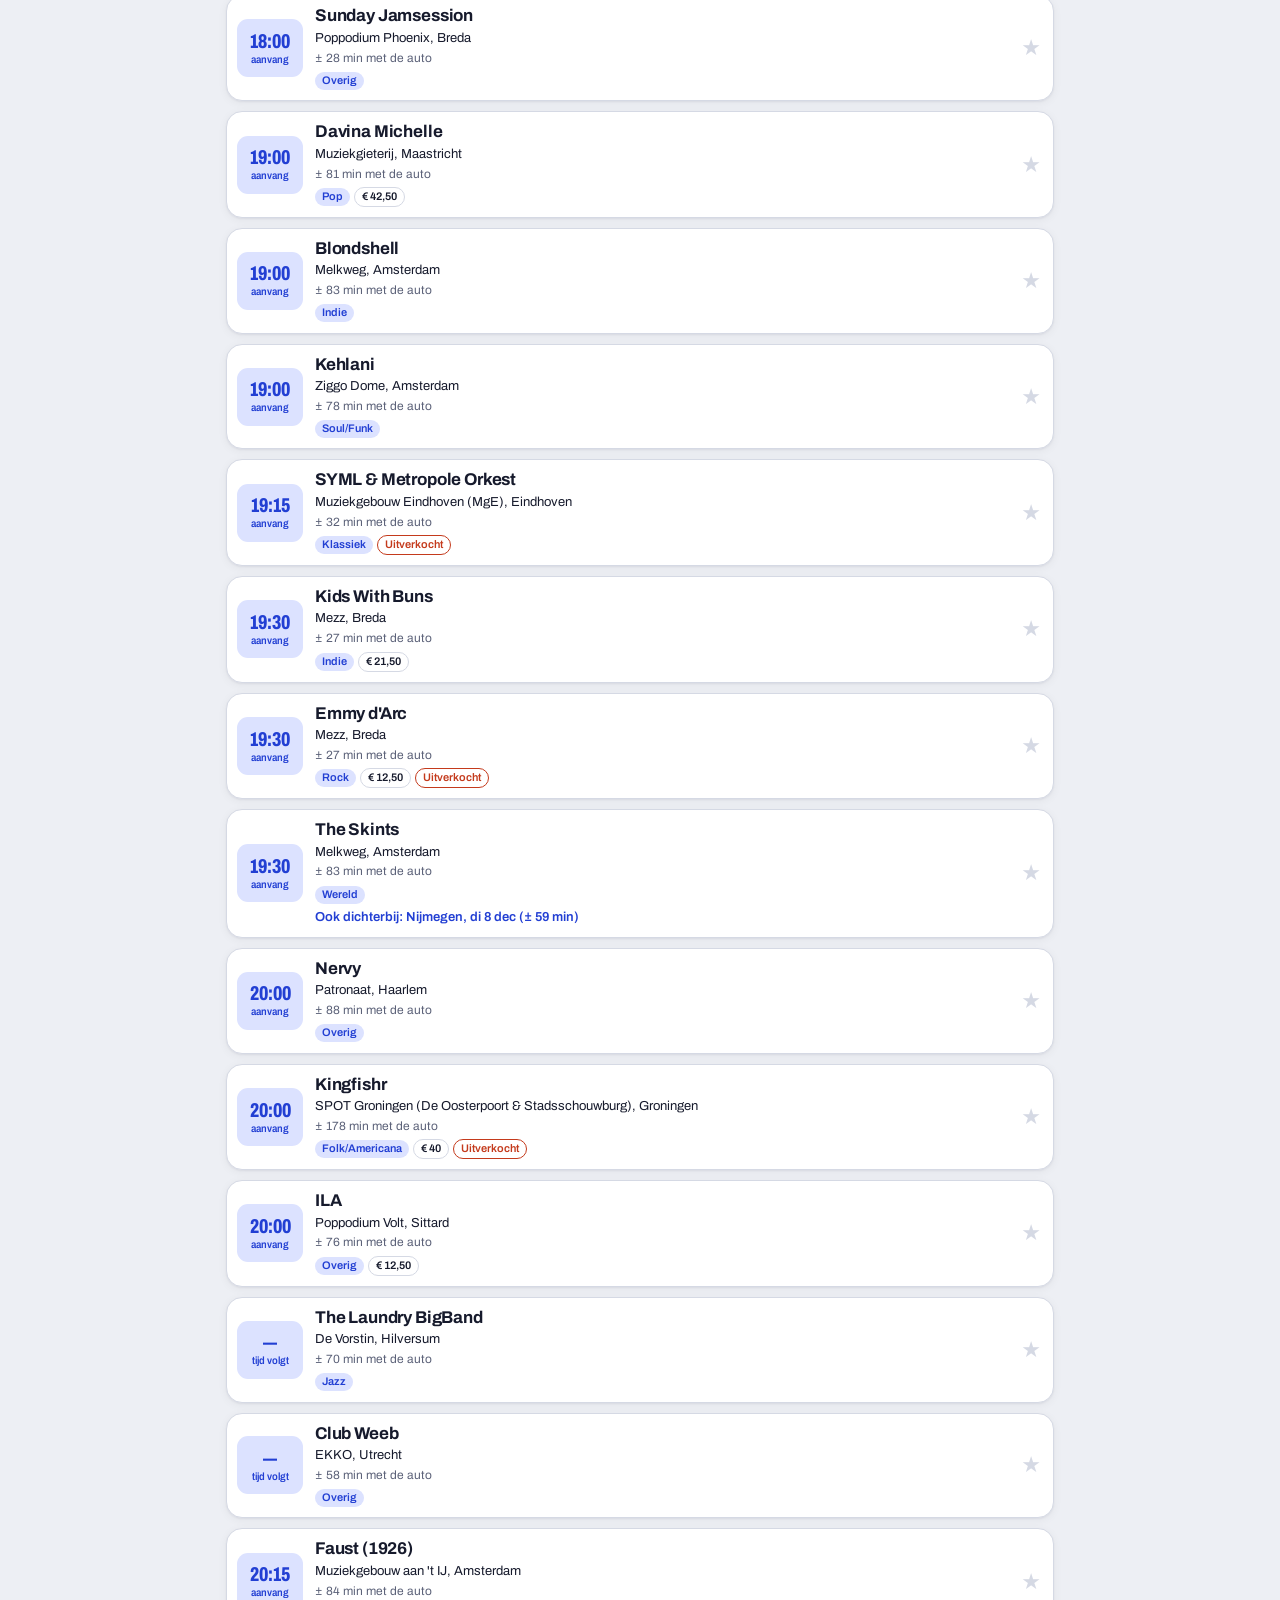
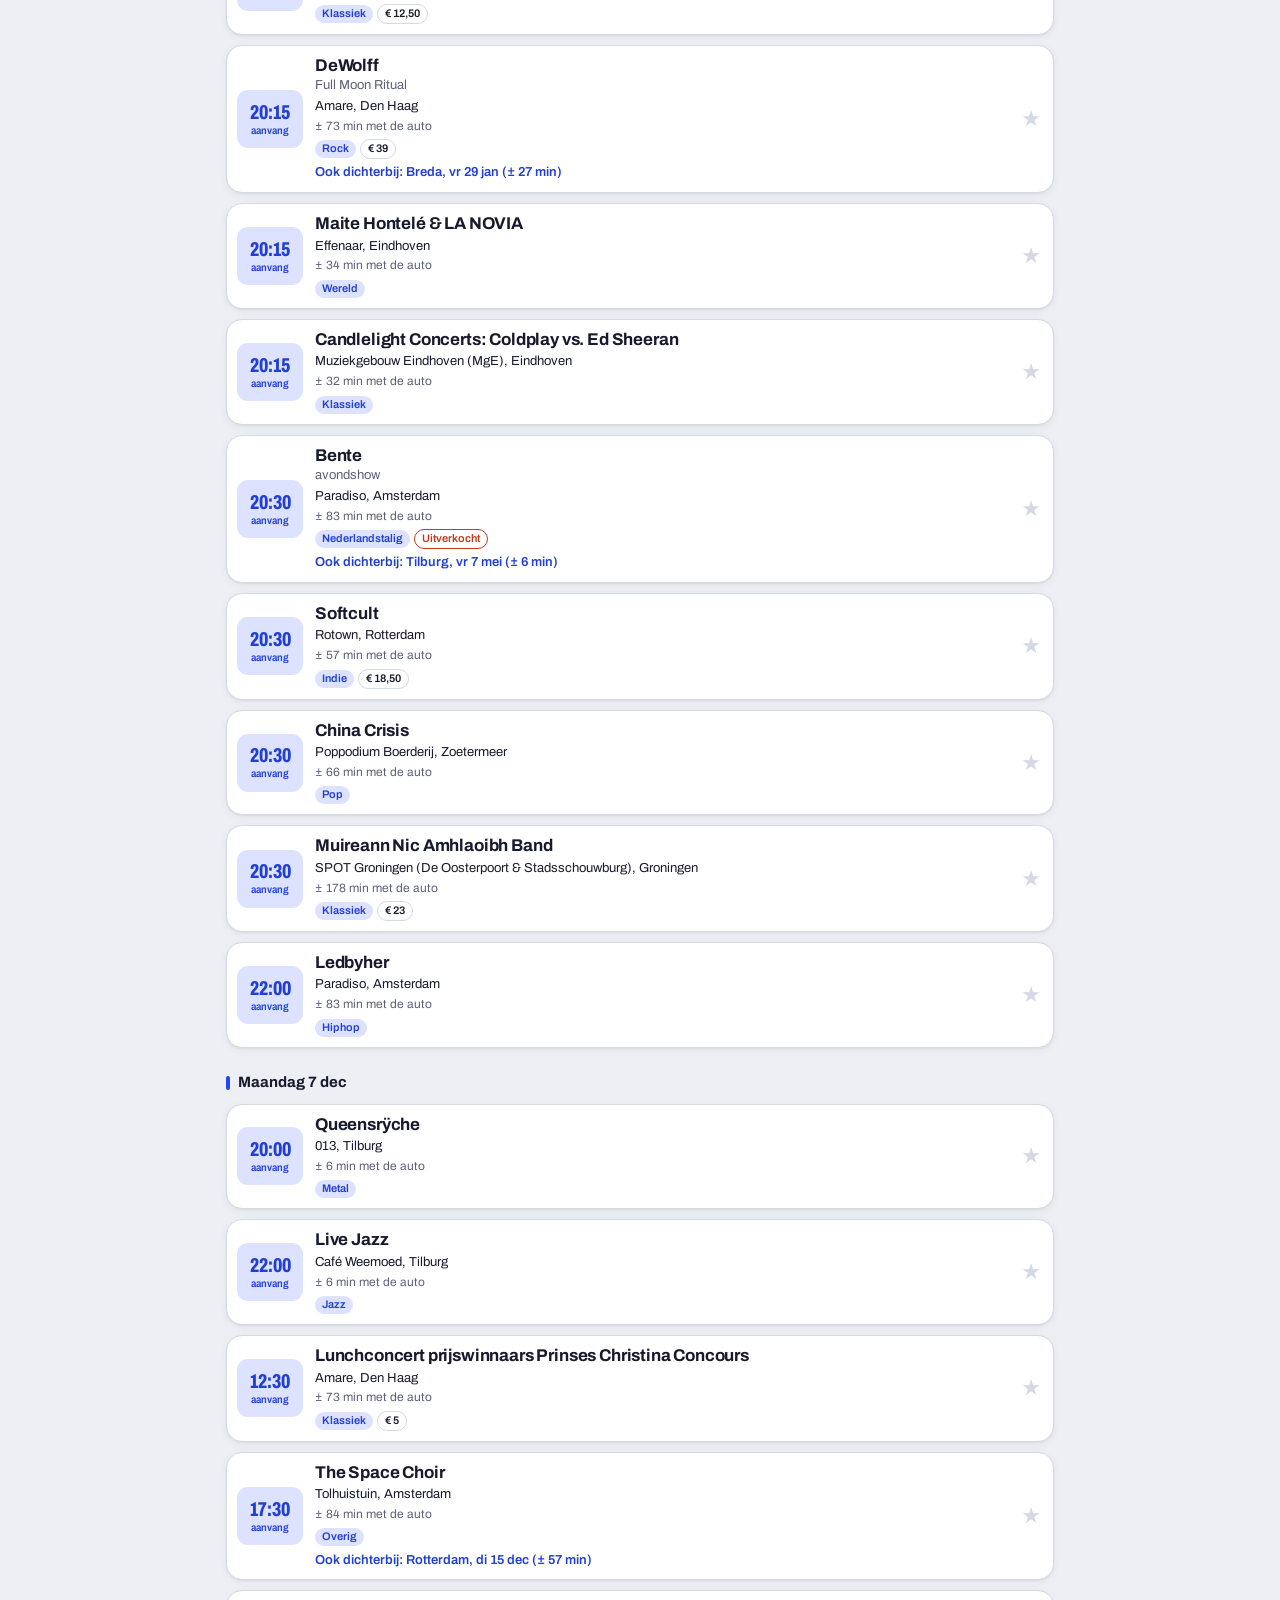
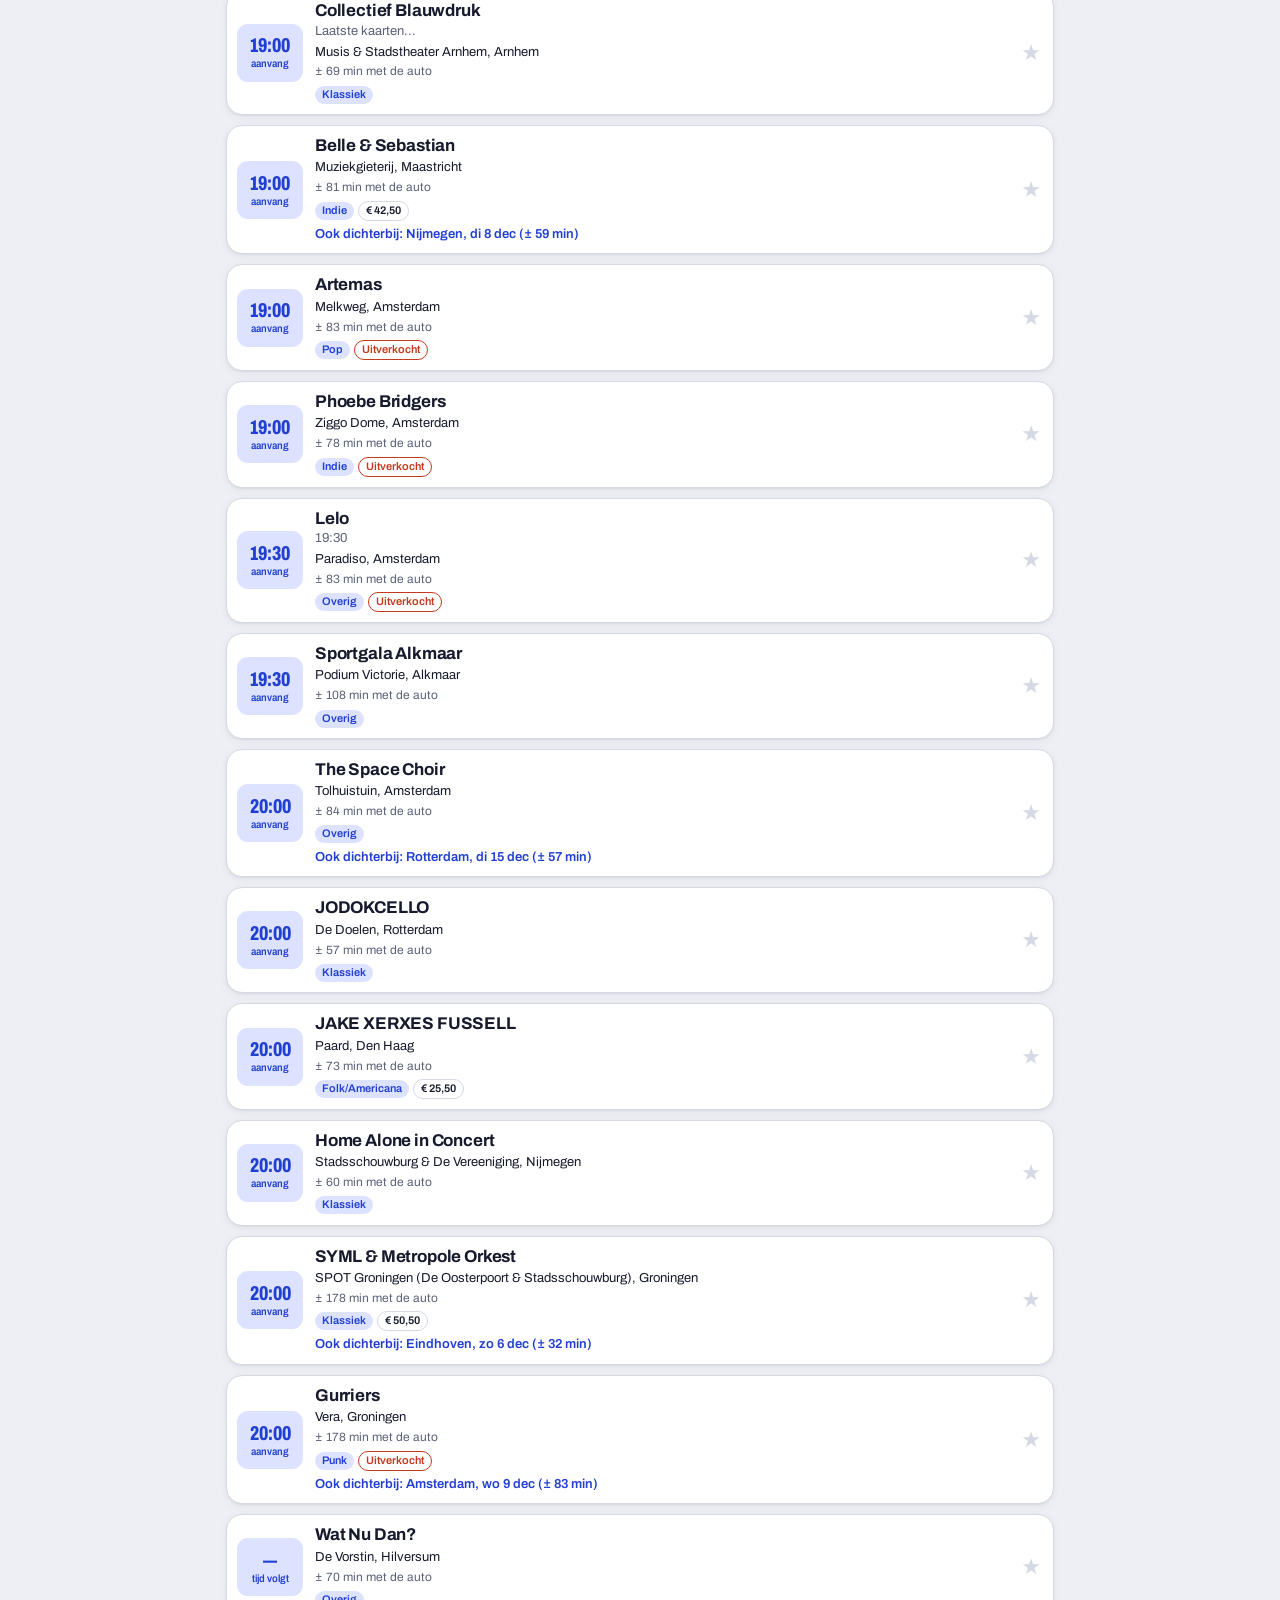
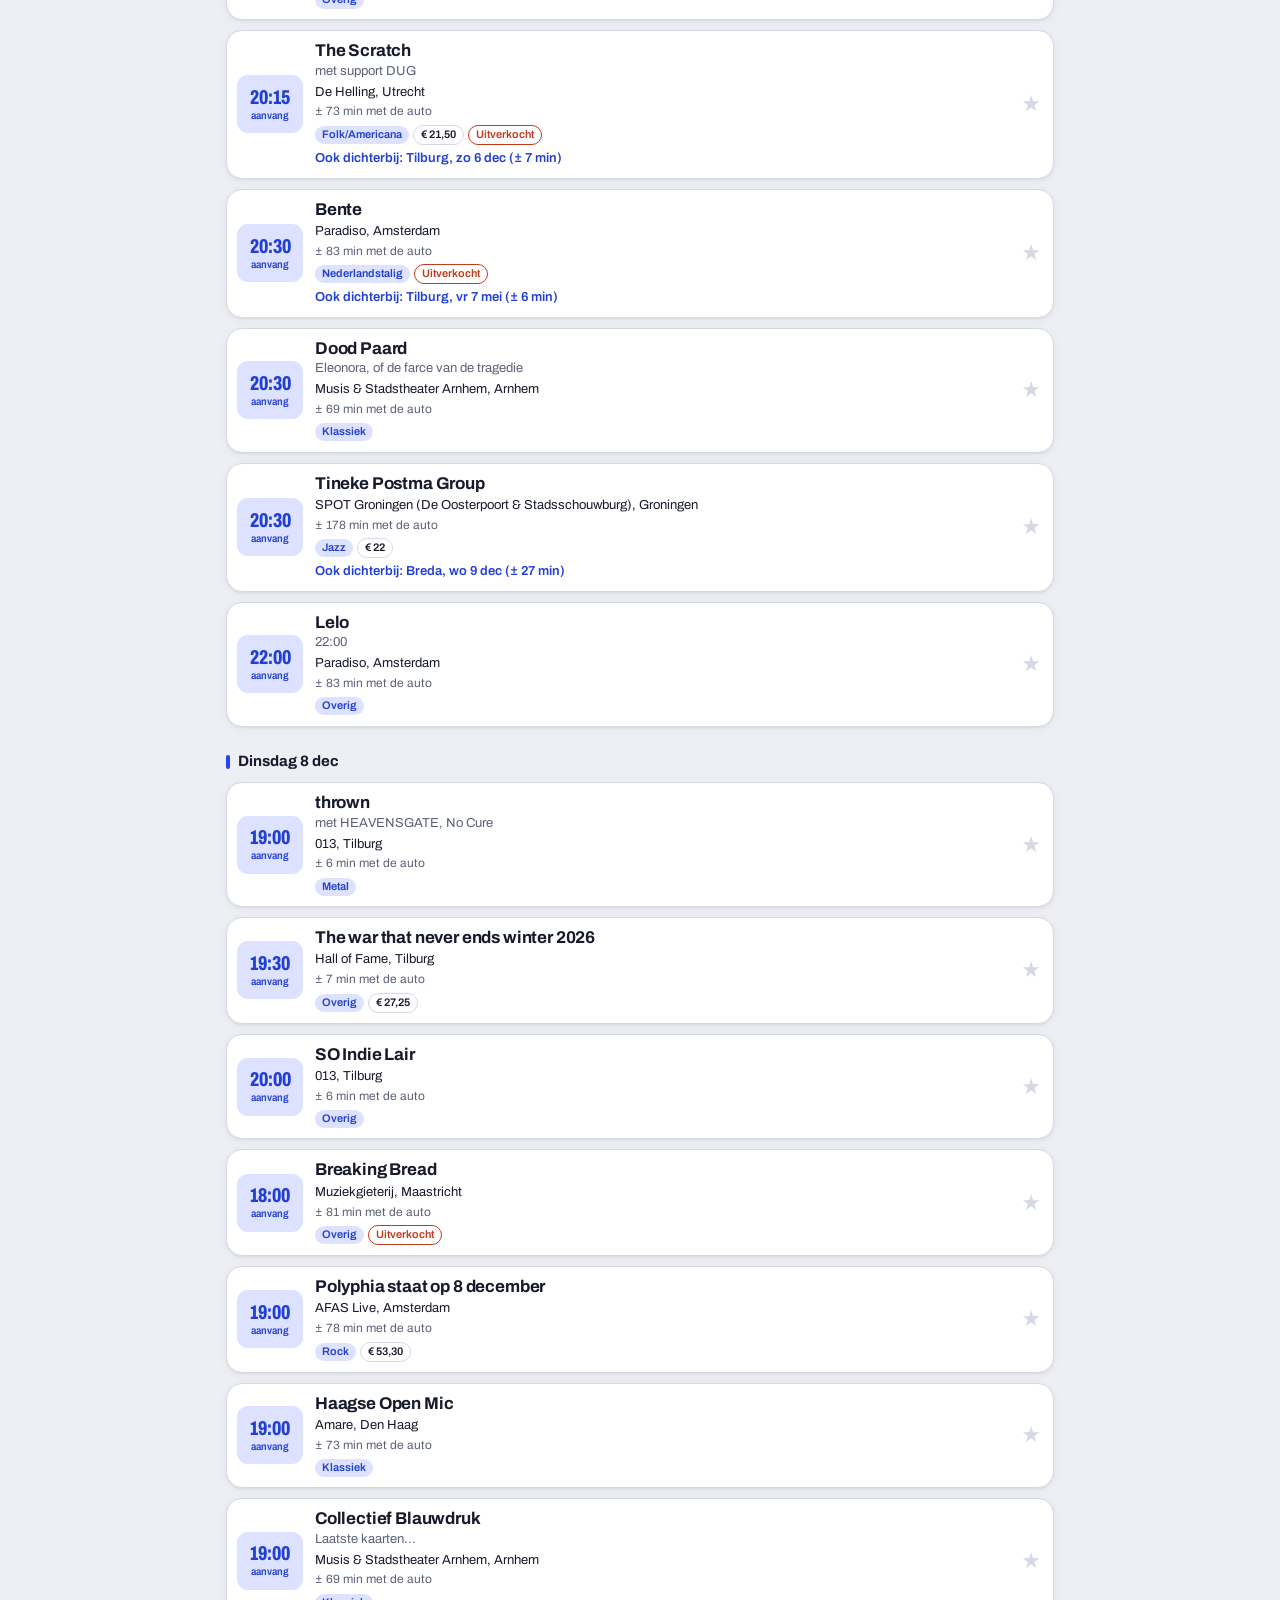
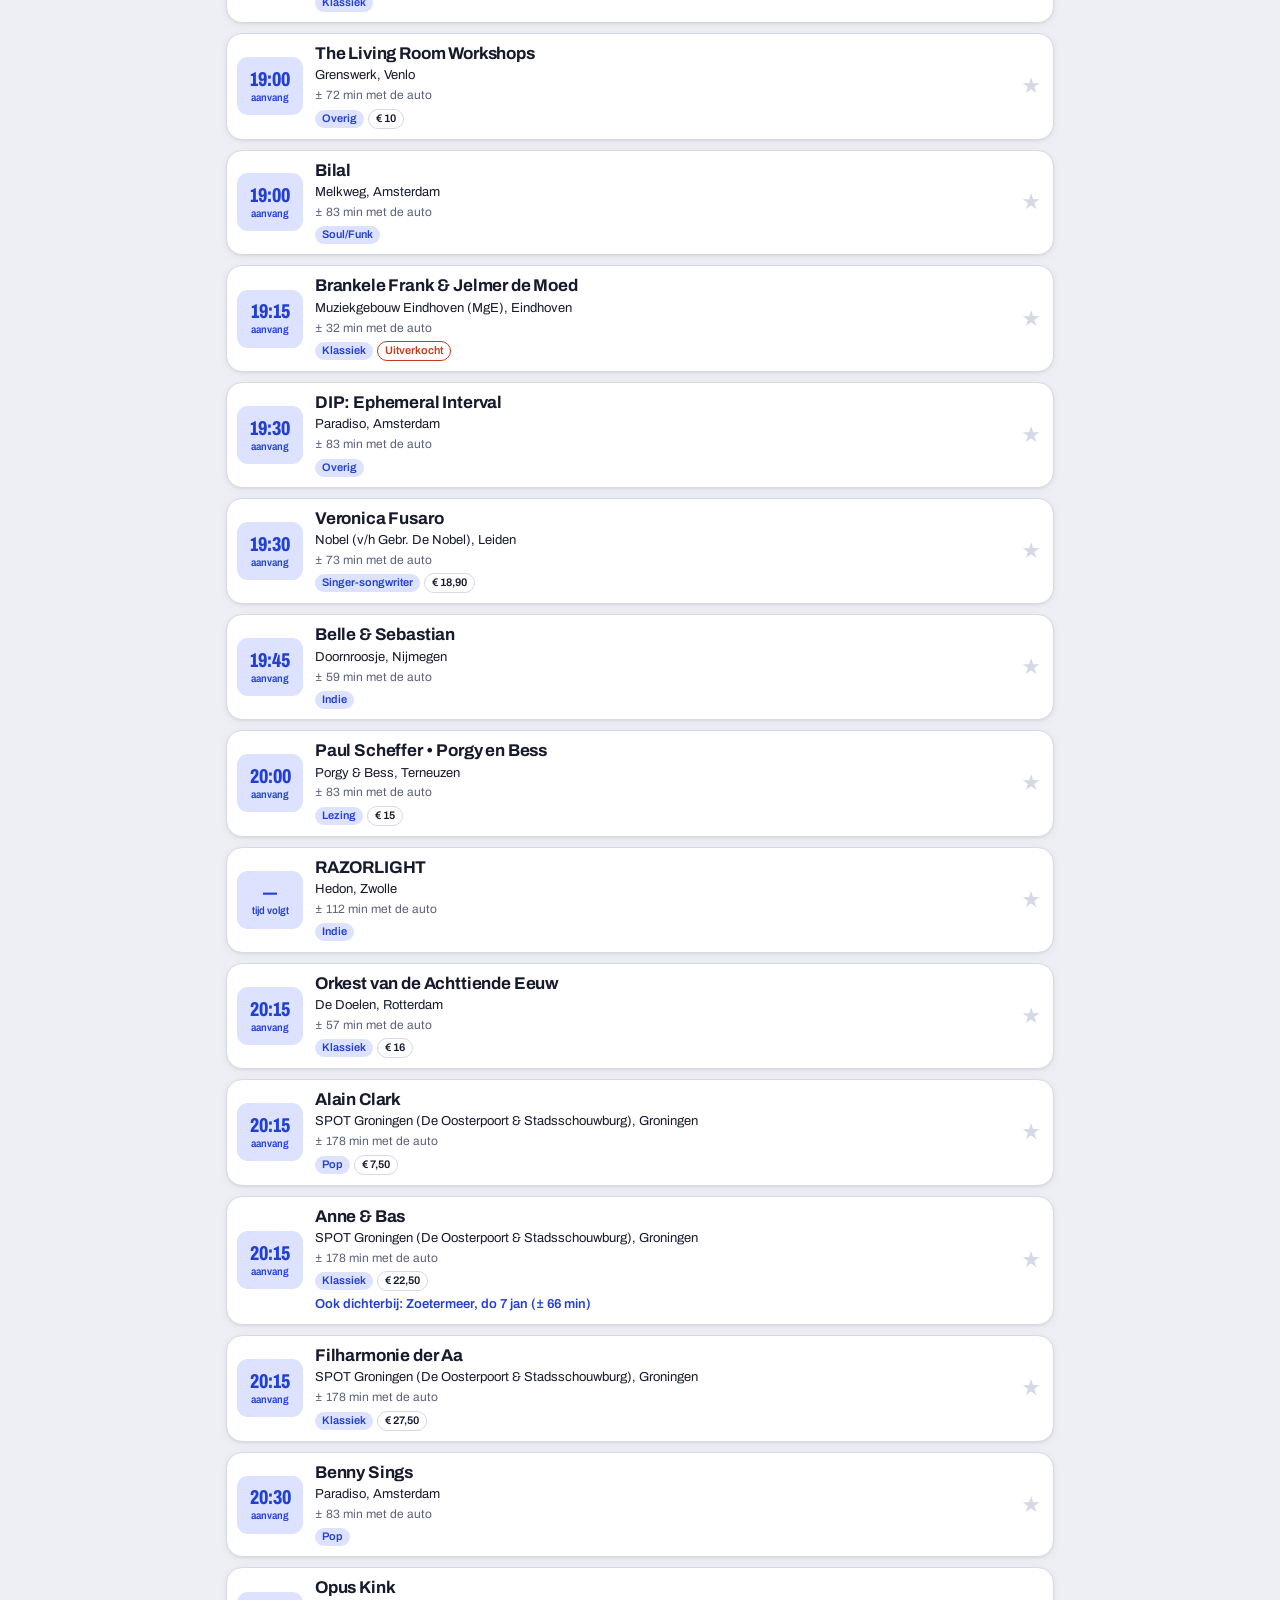
==== commit 549fc8c4: "Genres voor bekende artiesten en voorstellingen, films per titel, compactere start - genres_bekend.j" ====
--- a/podiumradar/site/index.html
+++ b/podiumradar/site/index.html
@@ -435,12 +435,41 @@
 canvas.poster{display:block;width:100%;max-width:420px;height:auto;margin:14px auto 0;border-radius:14px;box-shadow:0 10px 30px rgba(18,22,47,.35);background:#12162F;aspect-ratio:4/5}
 .btn.poster-btn{background:linear-gradient(135deg,#1B2140,#3A2A7A);color:#fff;border:0}
 @media (prefers-reduced-motion:reduce){.mrad .msw{animation:none}.ev .t.live small::before{animation:none}}
+/* --- nov 2026 (2): compactere kop en start, films per titel --- */
+.top .home{margin-top:0;margin-left:auto;gap:4px}
+.top .home select{max-width:132px;padding:5px 6px}
+.top .home #geoBtn{display:grid;place-items:center;width:34px;height:34px;border-radius:50%}
+@media (max-width:480px){.top .home>span{display:none}}
+@media (min-width:700px){.top .home{order:3;margin-left:0}}
+.tncta{padding:9px 14px;margin-top:12px;border-radius:16px}
+.tncta svg.mrad{width:46px;height:46px}
+.tncta b{font-size:16px}
+.qrow{margin-top:8px}
+.meta .overnote{white-space:nowrap}
+.meta .overnote .linkbtn{font-size:13px;padding:13px 4px;margin:-13px -4px}
+.ev.film{grid-template-columns:66px 1fr auto}
+.ftimes{display:flex;flex-wrap:wrap;gap:4px;margin-top:5px}
+.ftimes span{font-size:12.5px;font-weight:700;font-variation-settings:"wdth" 85;padding:2px 7px;border-radius:7px;background:var(--acc-soft);color:color-mix(in srgb,var(--acc) 85%,var(--ink))}
+.ftimes span.past{opacity:.45;text-decoration:line-through}
+.ftimes span.soldt{background:none;border:1px solid var(--line);color:var(--muted);text-decoration:line-through}
+.ftimes span.more{background:none;color:var(--muted)}
+.ev .chev{font-style:normal;font-size:22px;color:var(--muted);padding:0 8px 0 2px}
+.fday h3{margin:18px 0 6px}
+.fven{display:flex;align-items:center;gap:10px;justify-content:space-between;padding:9px 0;border-top:1px solid var(--line)}
+.fvn{min-width:0;flex:1}.fvn b{display:block;font-size:15px;overflow-wrap:anywhere}.fvn span{font-size:12.5px;color:var(--muted)}
+.fchips{display:flex;flex-wrap:wrap;gap:6px;justify-content:flex-end;max-width:58%}
+.fchip{border:0;border-radius:10px;min-width:58px;min-height:40px;padding:6px 10px;font:inherit;font-weight:800;font-size:15px;font-variation-settings:"wdth" 80;background:var(--acc);color:var(--on-acc);cursor:pointer}
+.fchip.past{background:var(--line);color:var(--muted)}
+.fchip.soldt{background:none;border:1px solid var(--line);color:var(--muted);text-decoration:line-through}
+.fchip.going{box-shadow:0 0 0 3px var(--expo)}
+.fday .fven.xtra,.fdays .fday.xtra{display:none}.fday.all .fven.xtra{display:flex}.fdays.all .fday.xtra{display:block}
 </style>
 </head>
 <body>
 <header>
   <div class="top">
     <div class="brand">Podiumradar<span></span></div>
+    <div class="home"><span>Vanaf</span><select id="homeSel" aria-label="Vertrekpunt"></select><button id="geoBtn" type="button" aria-label="Mijn locatie gebruiken" title="Mijn locatie"><svg viewBox="0 0 24 24" width="18" height="18" fill="none" stroke="currentColor" stroke-width="2" stroke-linecap="round" aria-hidden="true"><circle cx="12" cy="12" r="6"/><circle cx="12" cy="12" r="1.5" fill="currentColor"/><path d="M12 2v3M12 19v3M2 12h3M19 12h3"/></svg></button></div>
     <div class="seg" role="group" aria-label="Soort">
       <button data-type="pop" aria-pressed="true">Concerten</button>
       <button data-type="thea" aria-pressed="false">Theater</button>
@@ -455,7 +484,6 @@
       <input id="q" type="search" placeholder="Zoek artiest, podium of stad" aria-label="Zoeken"></label>
     <button class="fbtn" id="openFilters">Filters<b id="fcount" hidden>0</b></button>
   </div>
-  <div class="home"><span>Vanaf</span><select id="homeSel" aria-label="Vertrekpunt"></select><button id="geoBtn">Mijn locatie</button></div>
   <div class="dates" id="dates" role="group" aria-label="Datum"></div>
 </header>
 <main id="main"><div class="empty">Agenda laden…</div></main>
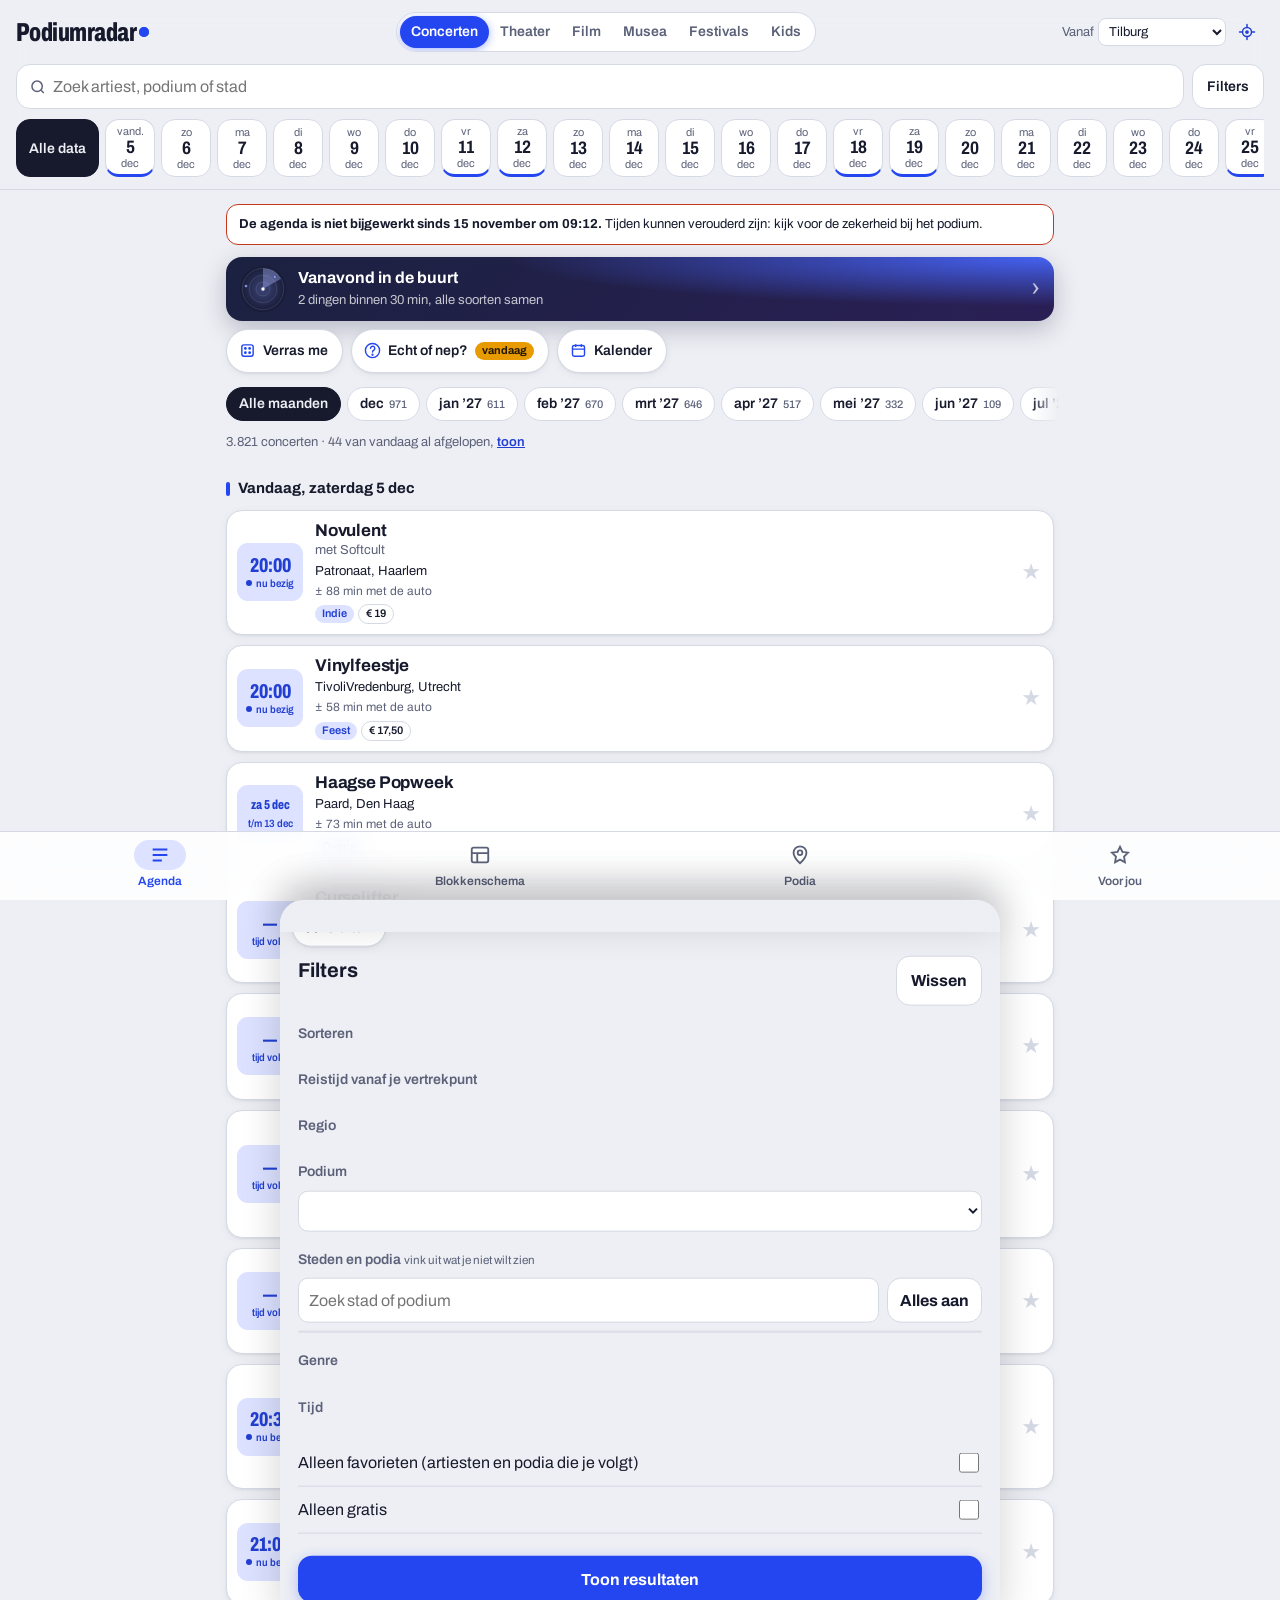
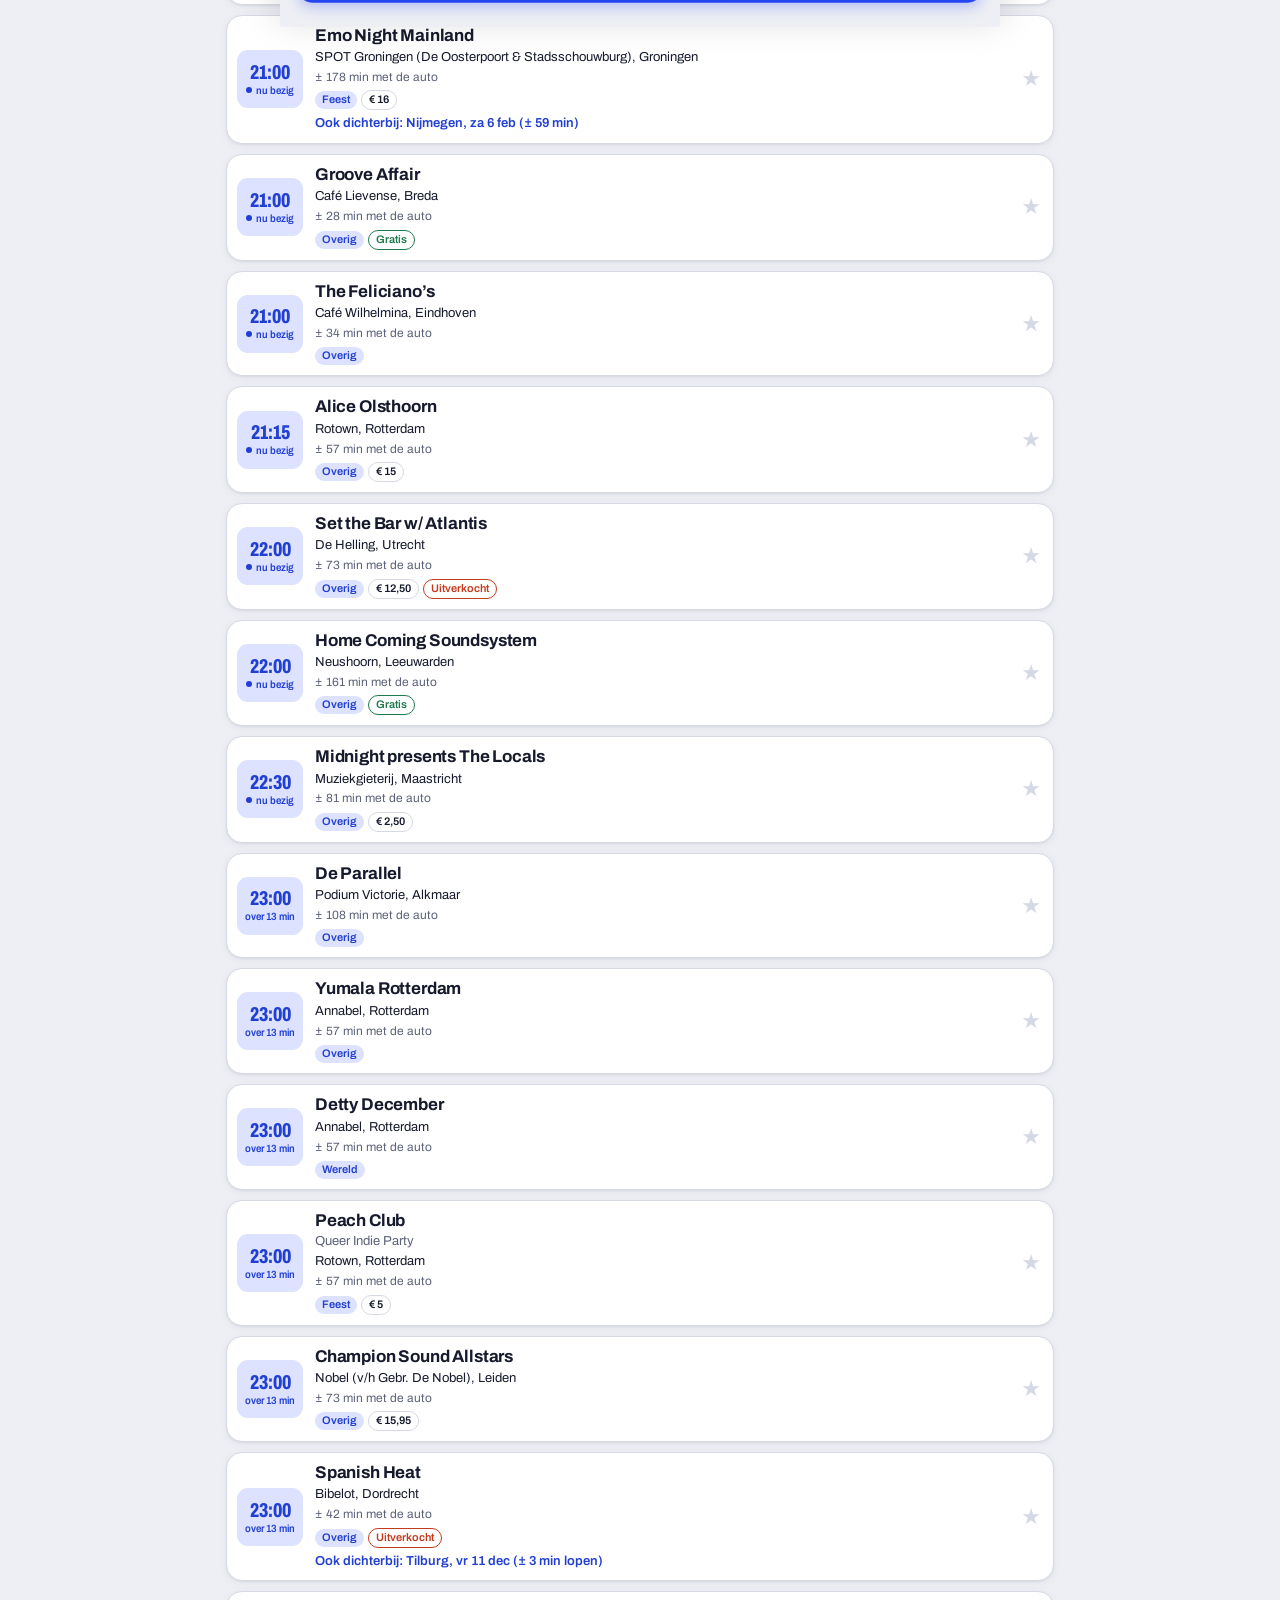
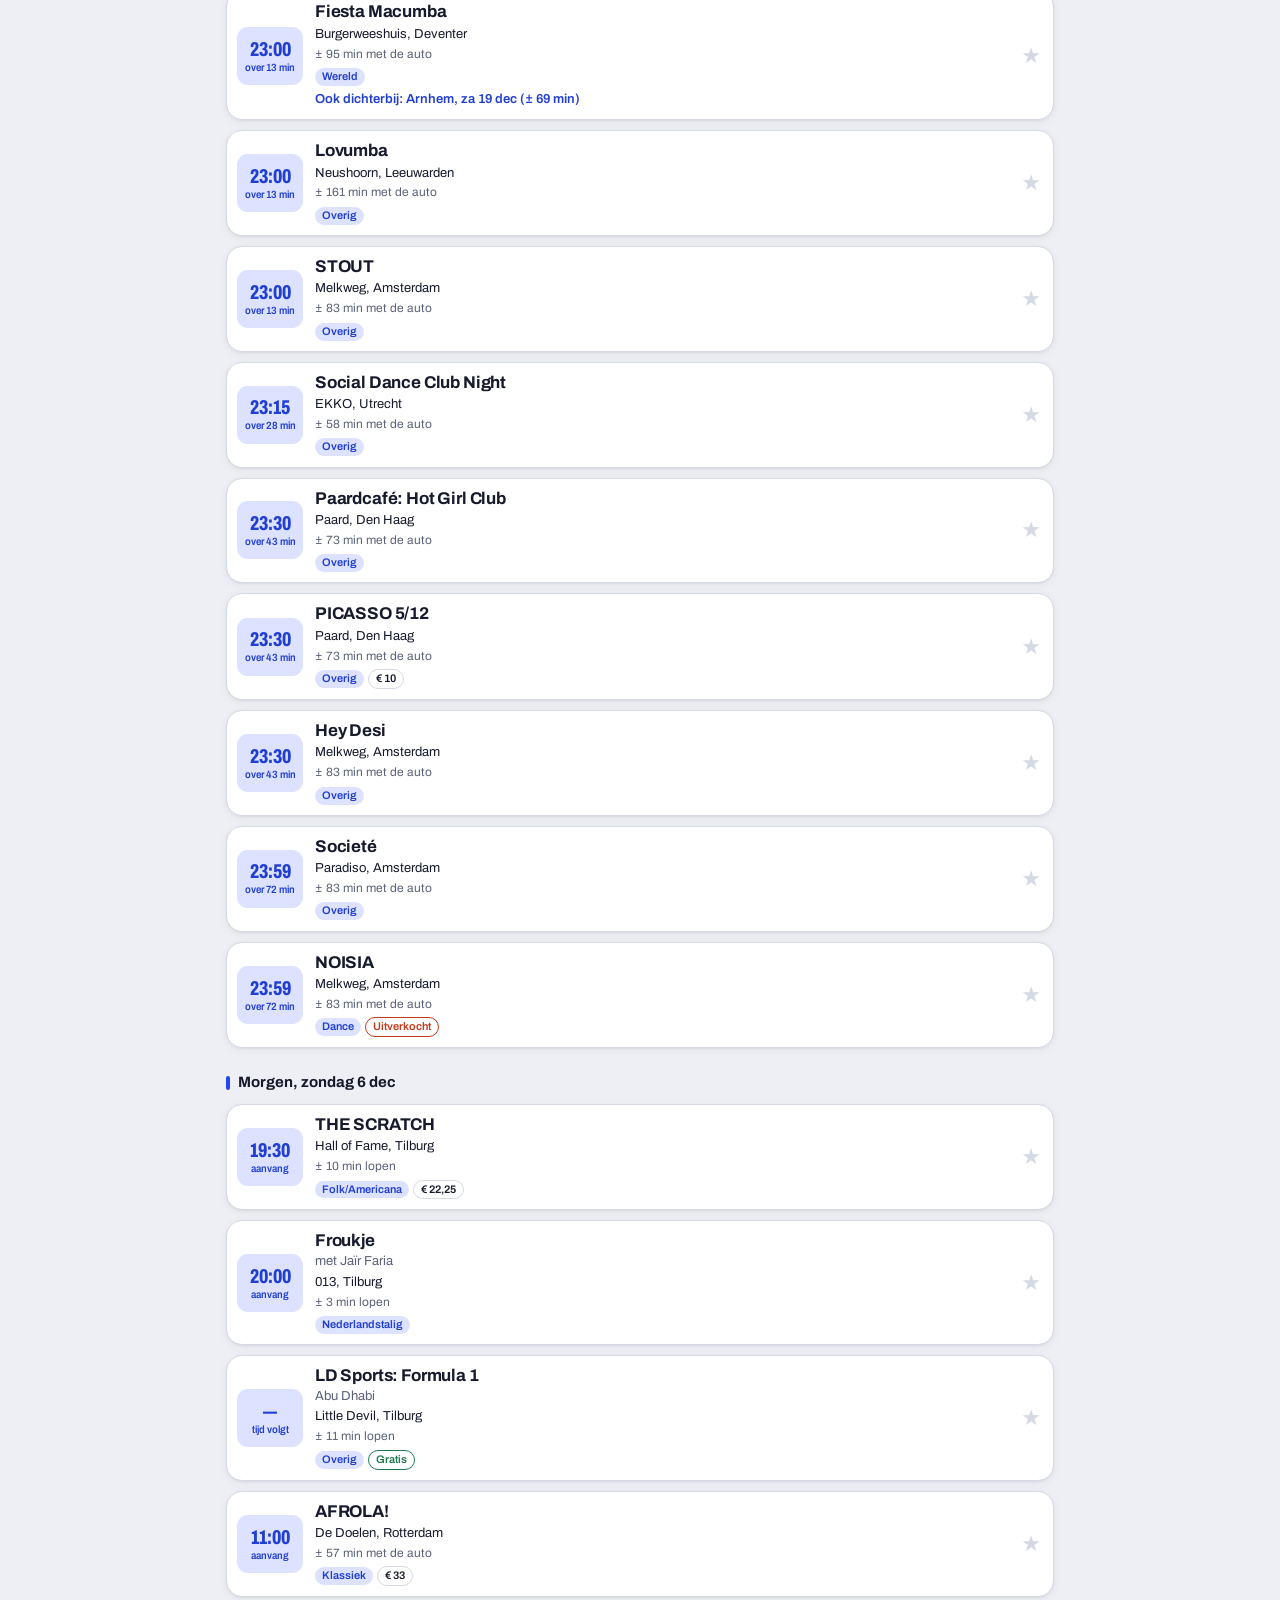
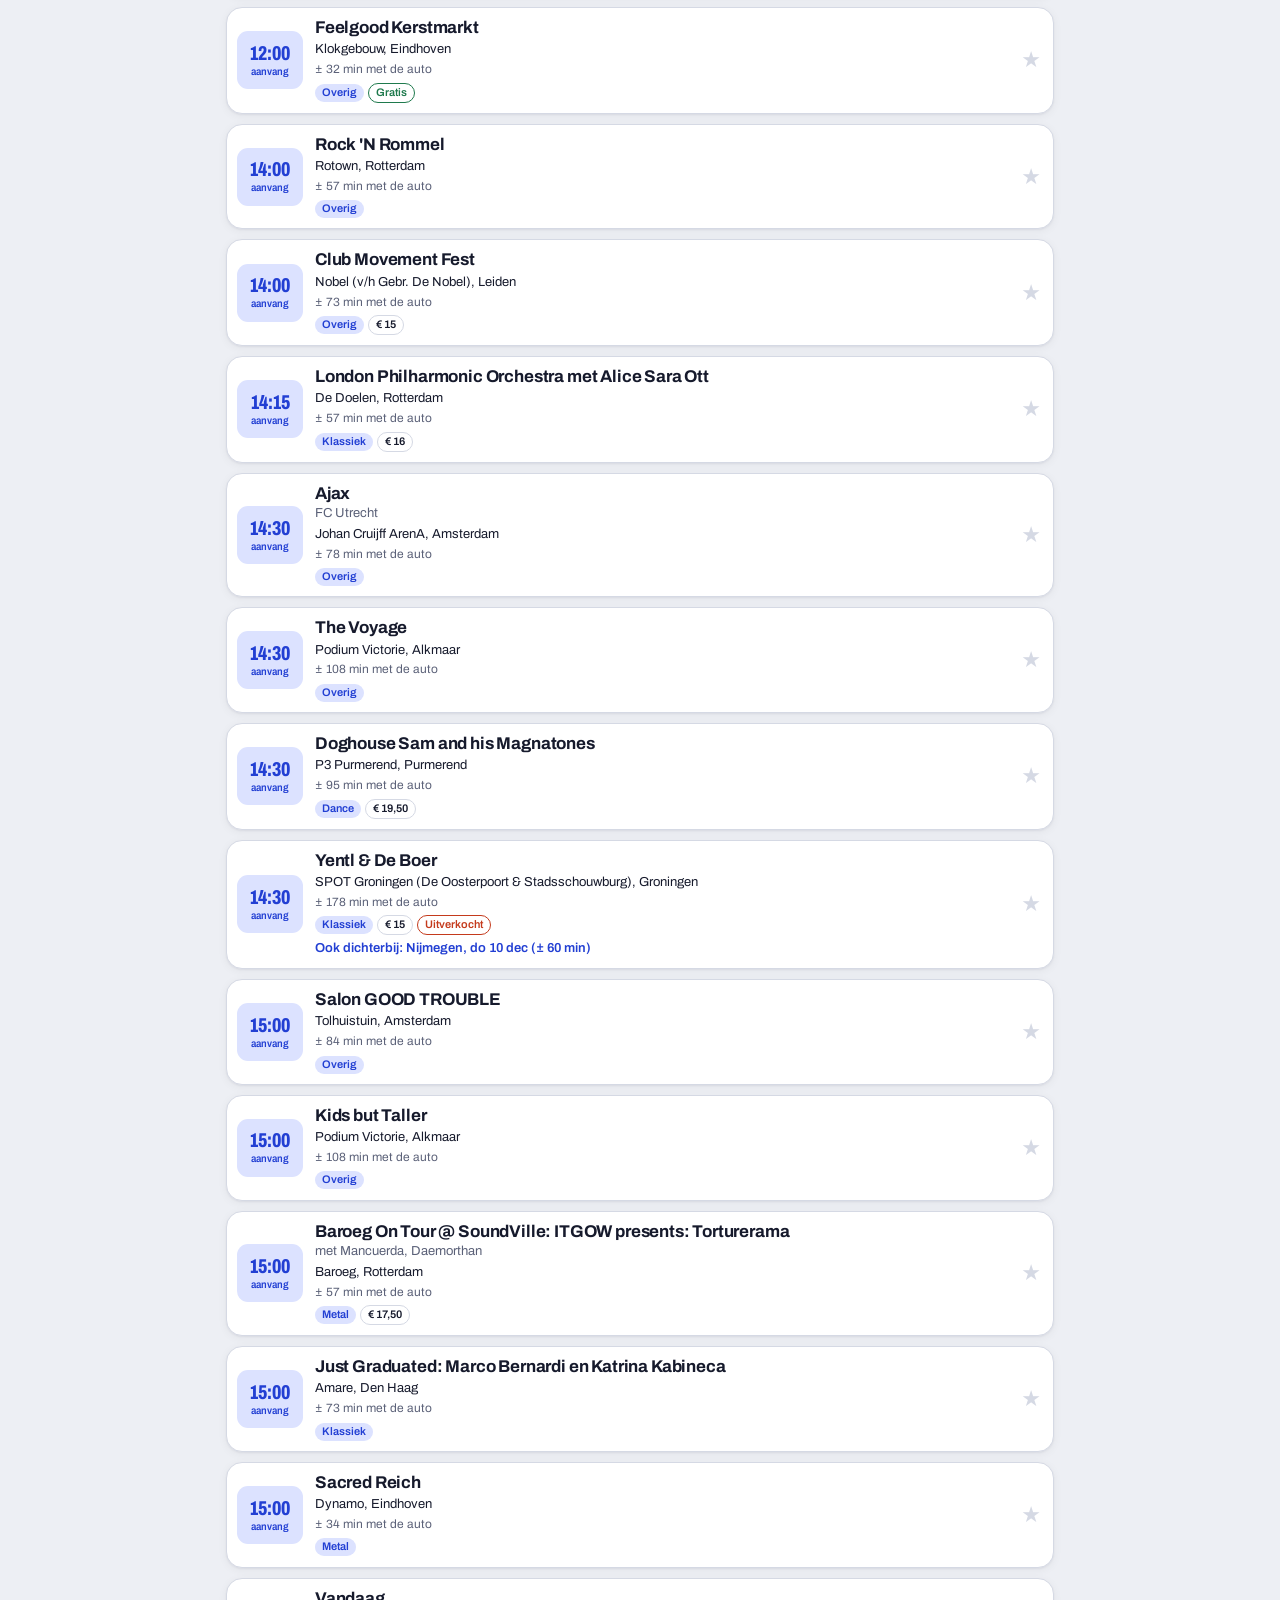
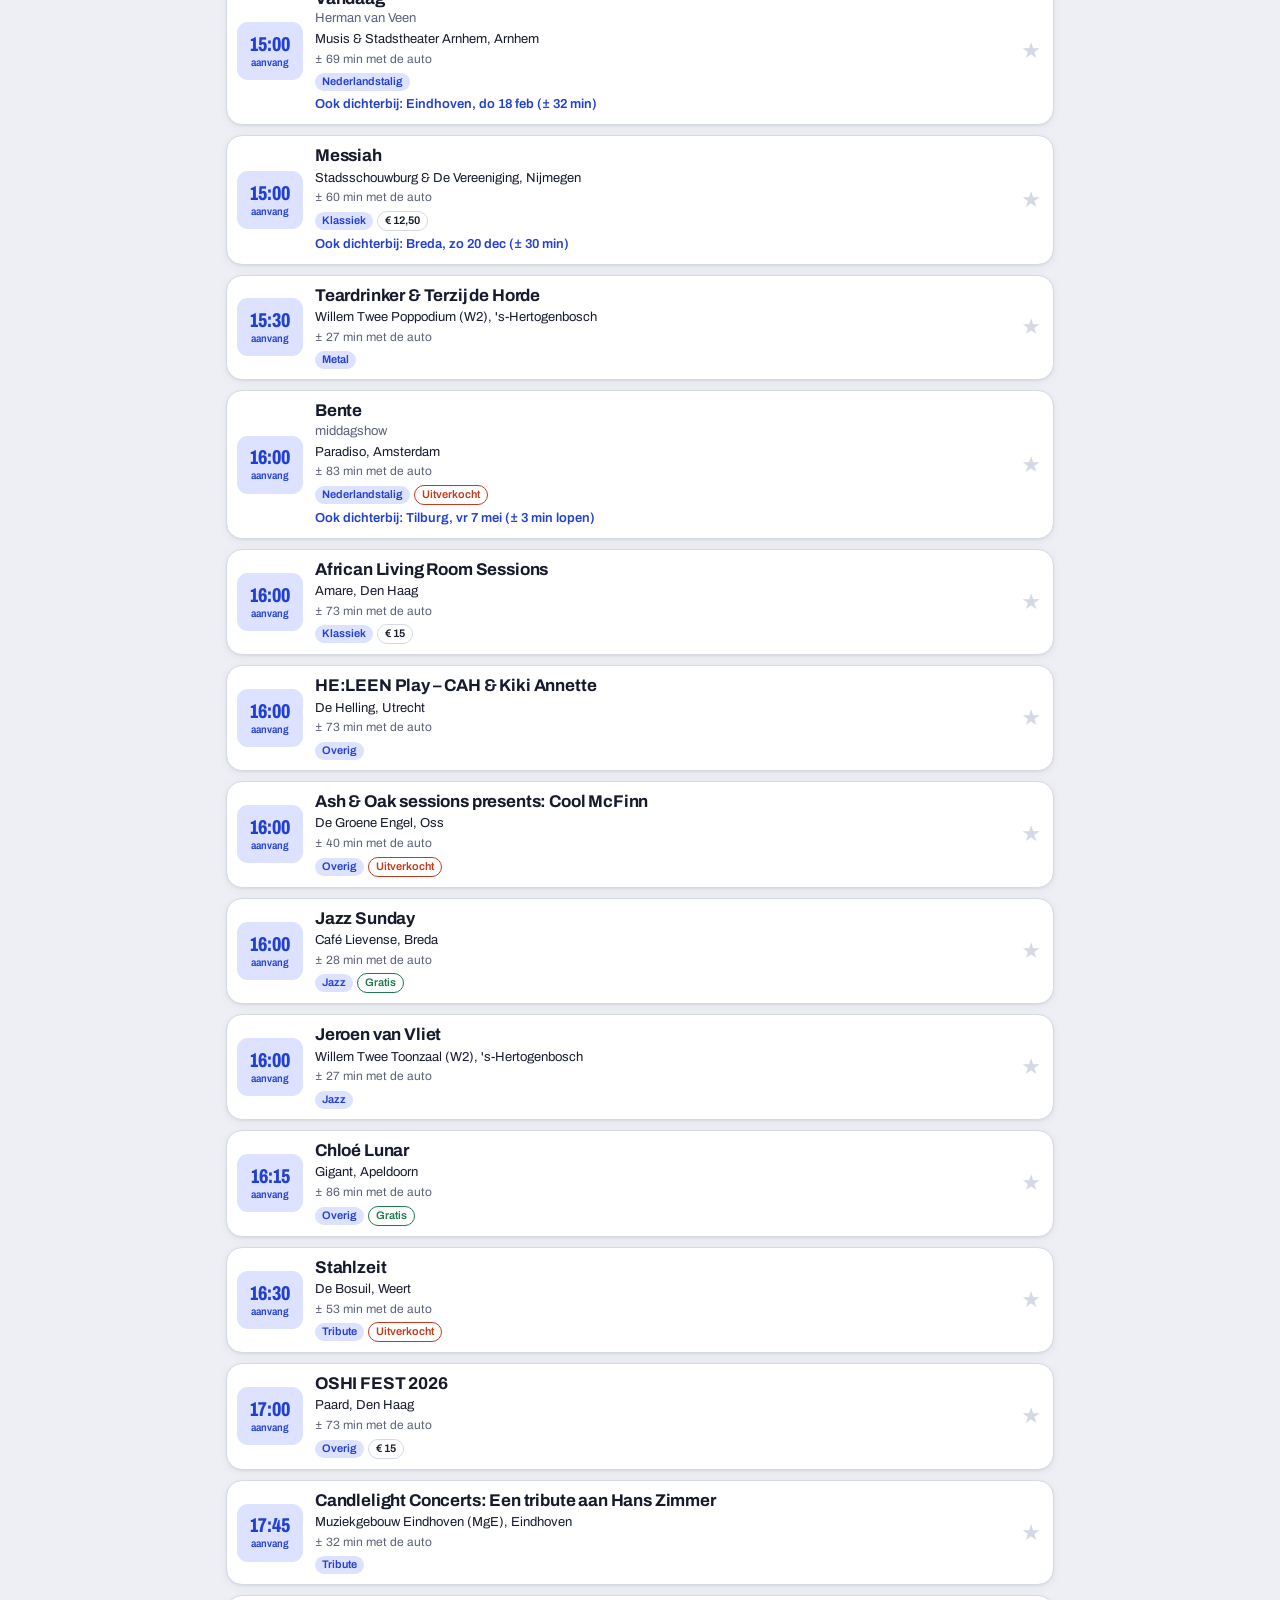
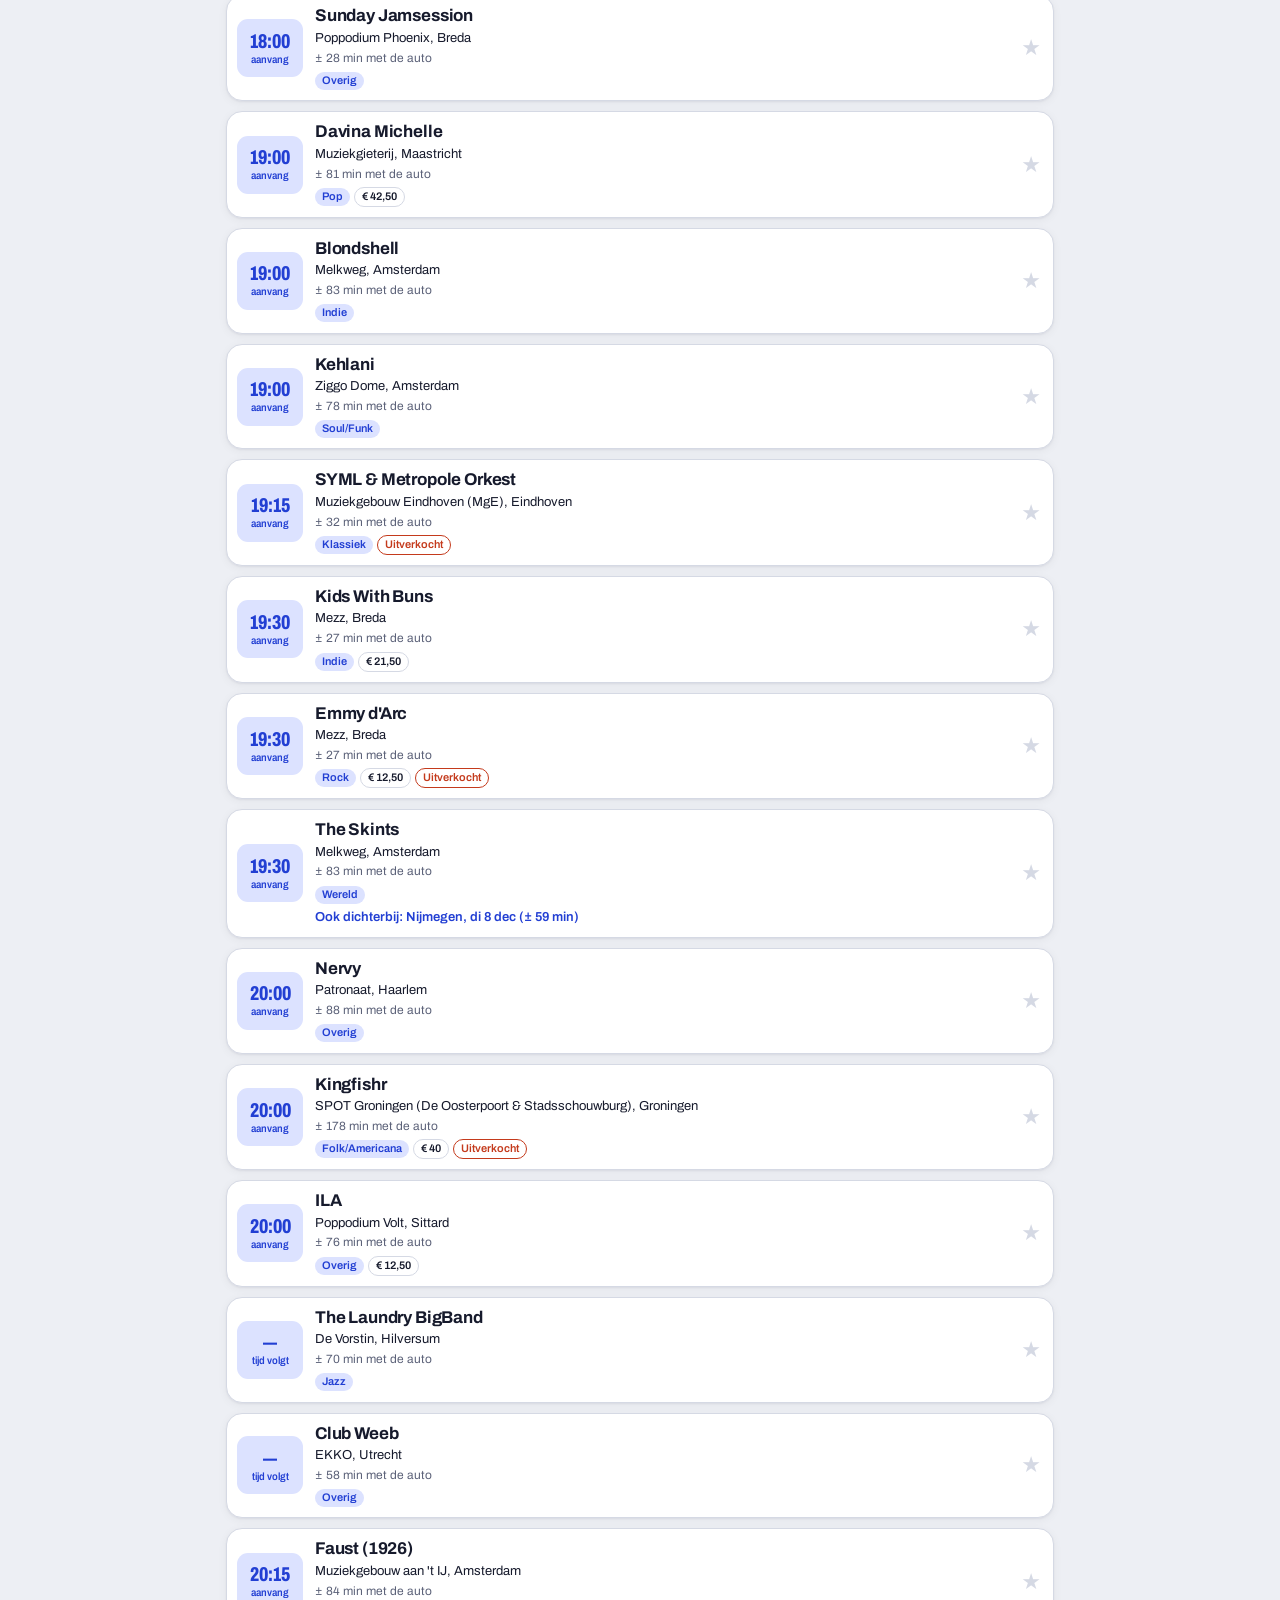
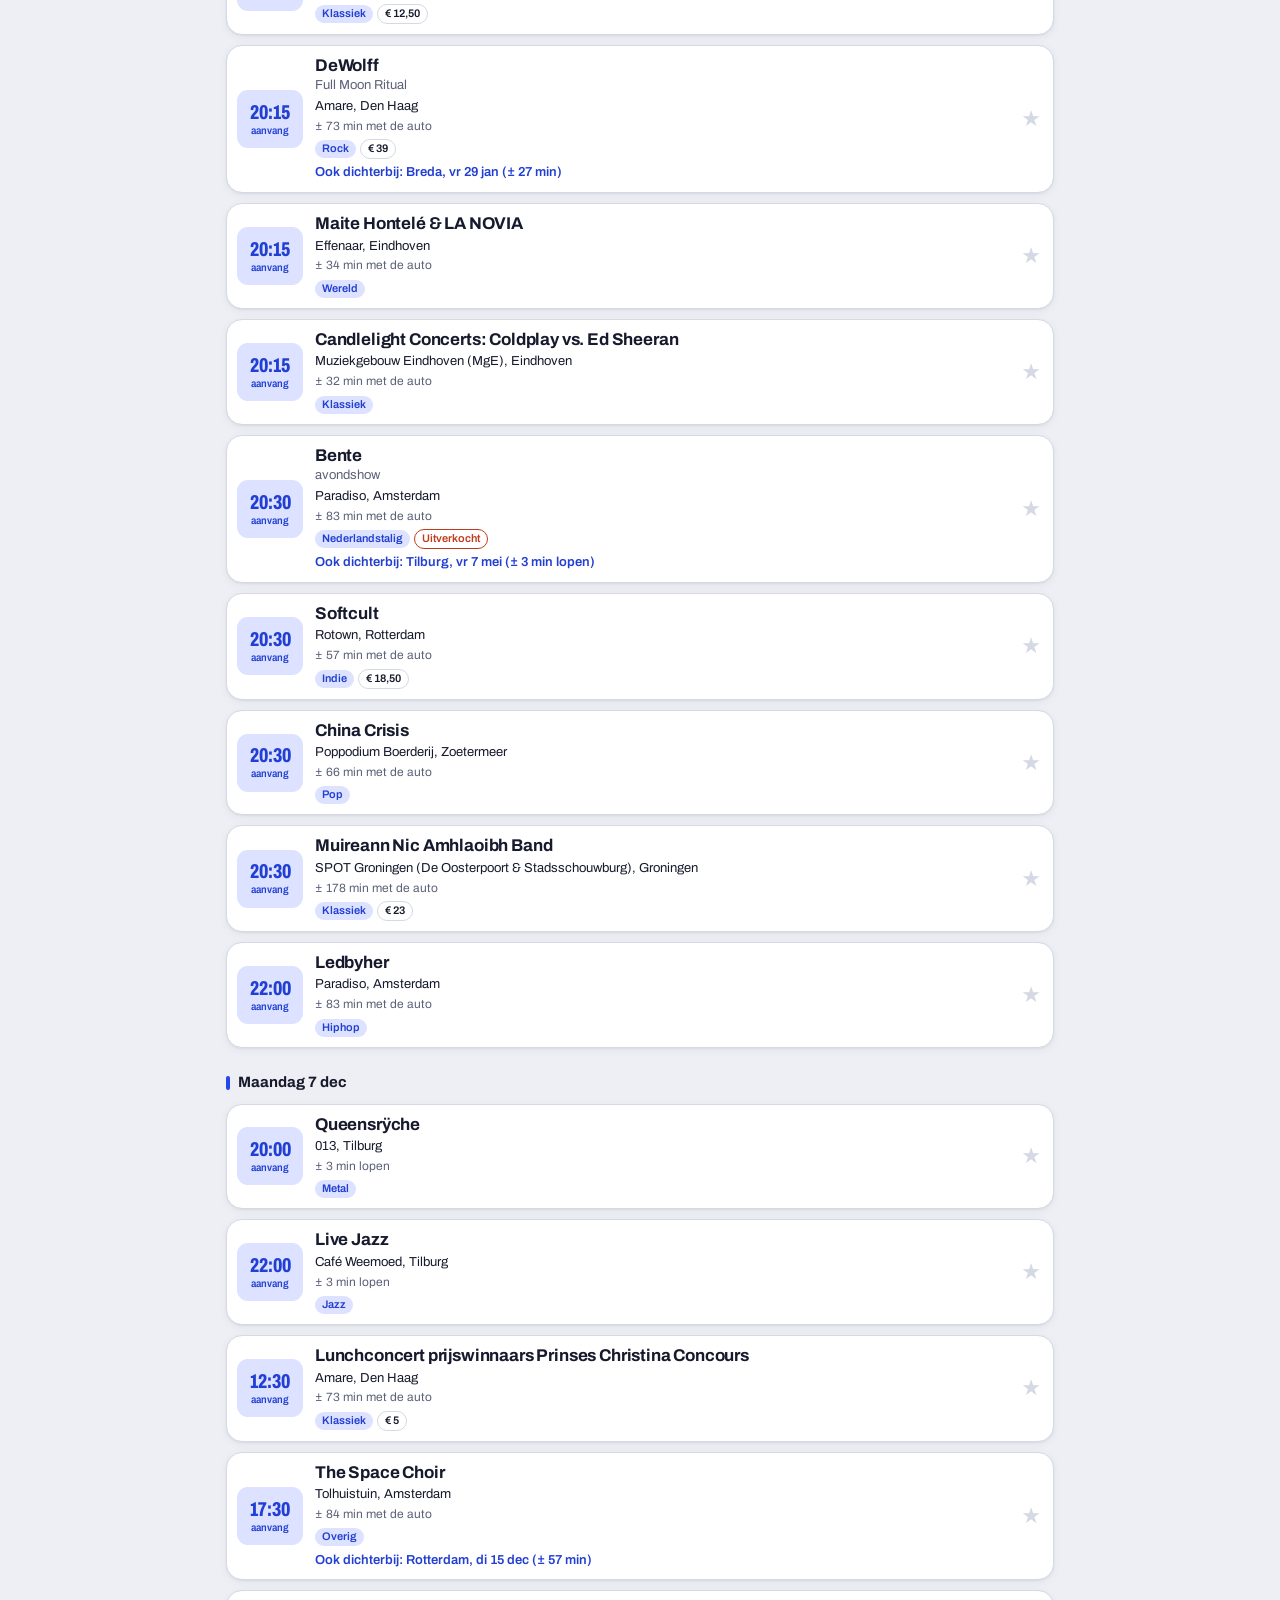
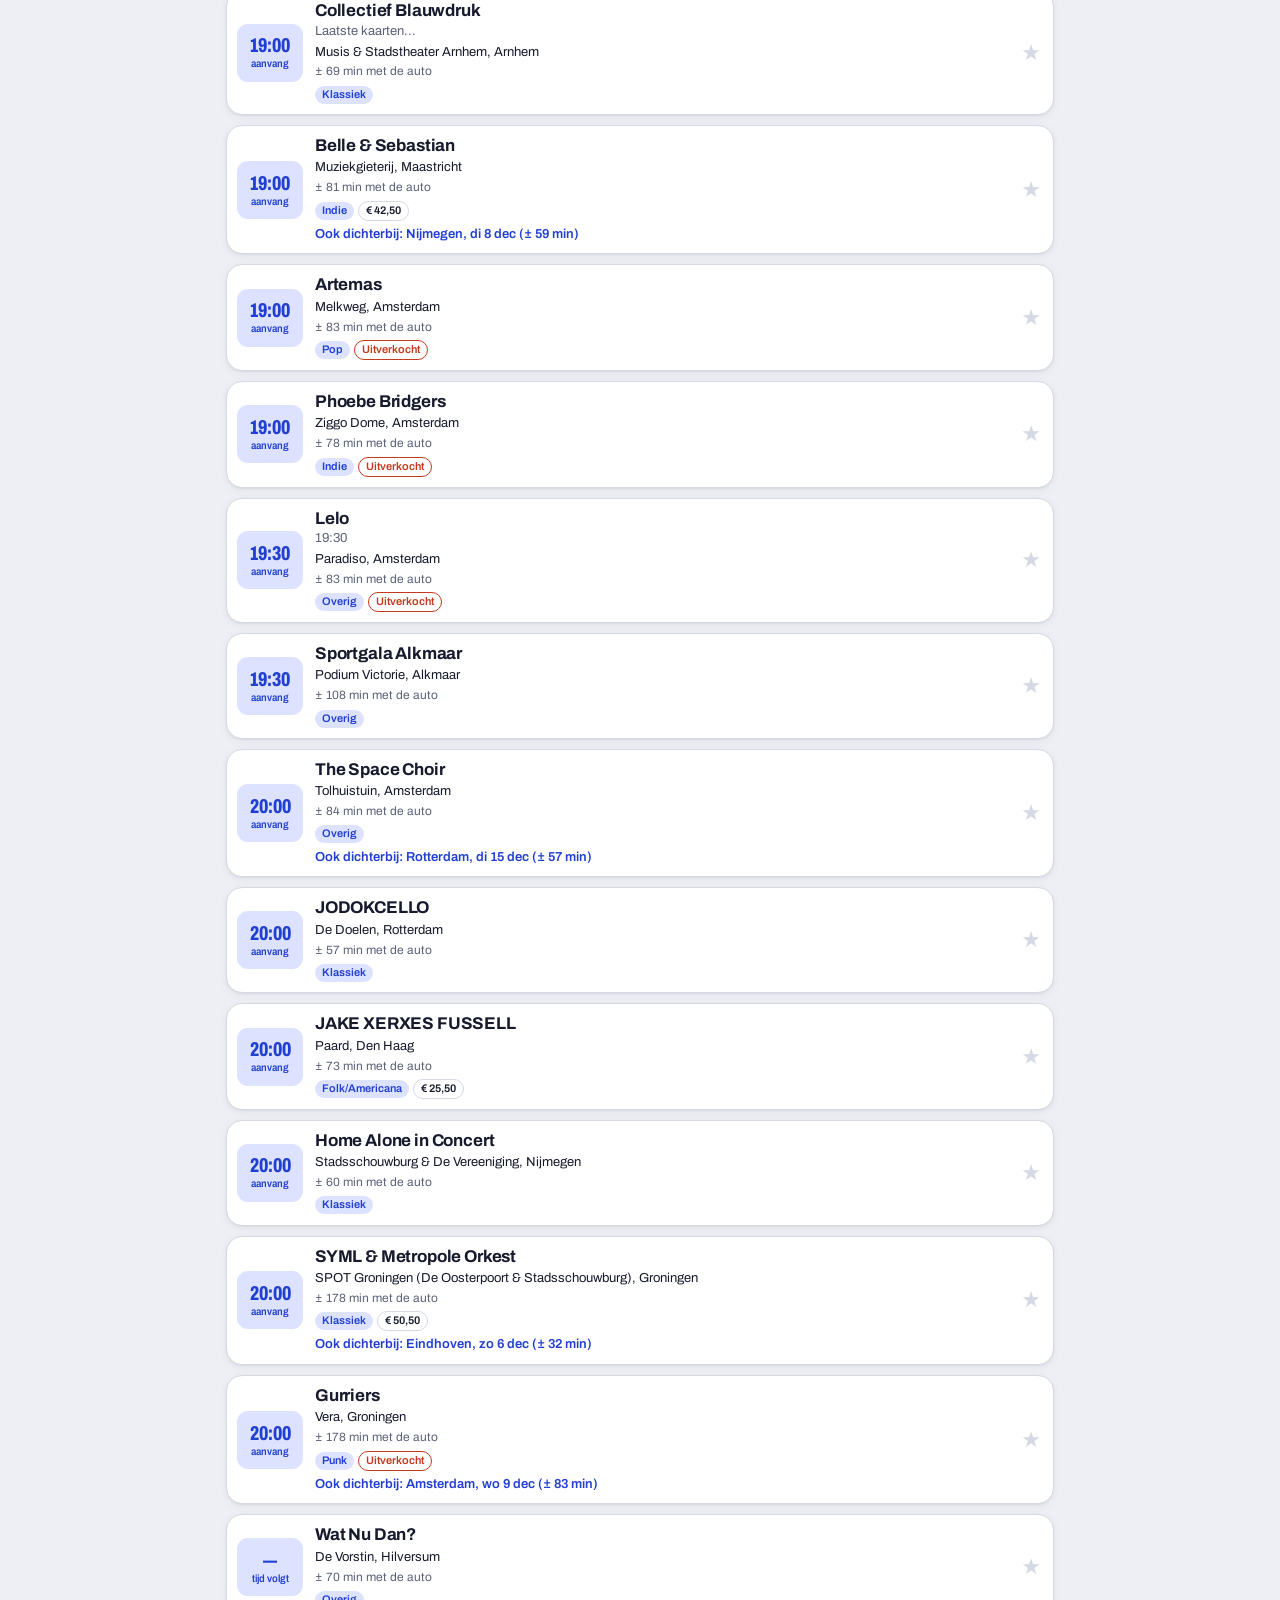
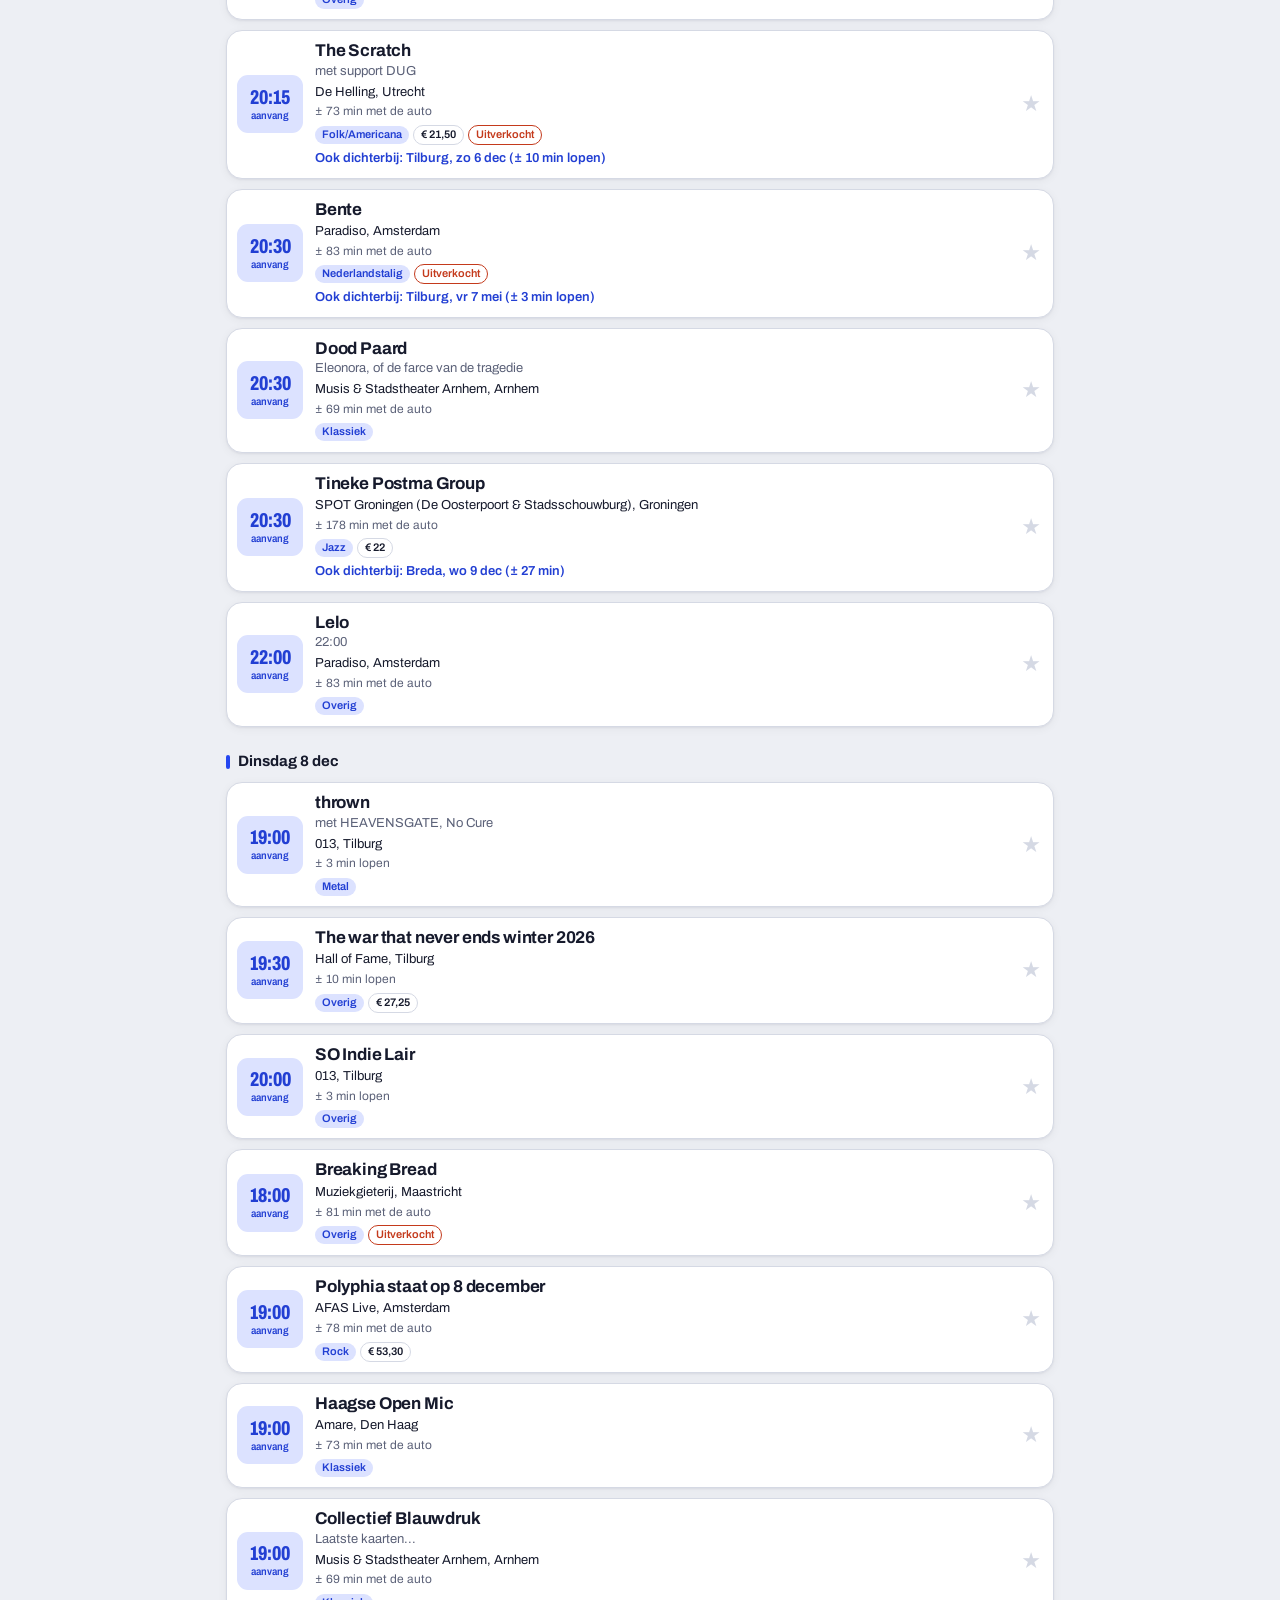
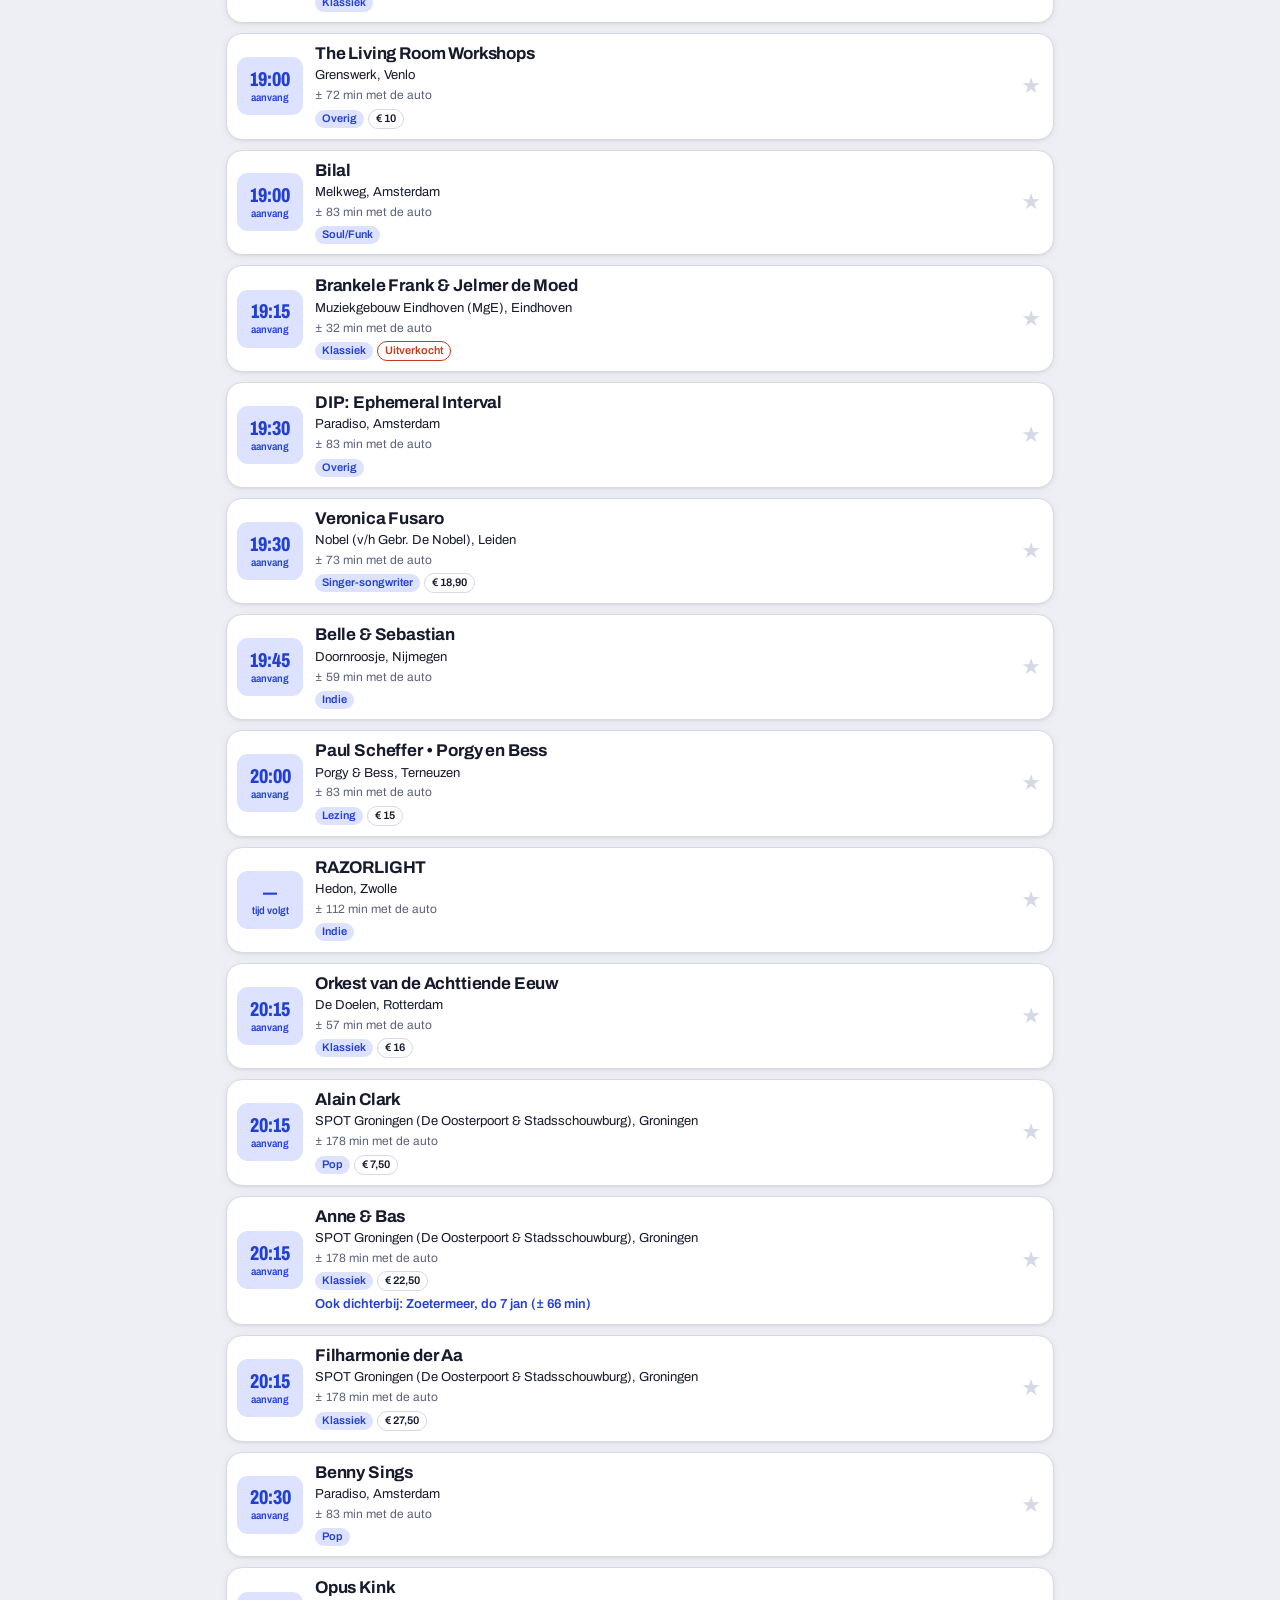
==== commit aafb135e: "Echt of nep? (dagelijks spelletje met bandnamen), geparkeerd op een eigen branch Nog niet op main: d" ====
--- a/podiumradar/site/index.html
+++ b/podiumradar/site/index.html
@@ -463,6 +463,23 @@
 .fchip.soldt{background:none;border:1px solid var(--line);color:var(--muted);text-decoration:line-through}
 .fchip.going{box-shadow:0 0 0 3px var(--expo)}
 .fday .fven.xtra,.fdays .fday.xtra{display:none}.fday.all .fven.xtra{display:flex}.fdays.all .fday.xtra{display:block}
+/* --- nov 2026 (3): Echt of nep? --- */
+.qpill .eonnew{background:var(--star);color:#231800;border-radius:999px;padding:1px 7px;font-size:11px;font-weight:700}
+.eon{padding-top:4px}
+.eondots{display:flex;gap:6px;justify-content:center;margin:12px 0 14px}
+.eondots i{width:22px;height:6px;border-radius:3px;background:var(--line)}
+.eondots i.cur{background:var(--ink)}.eondots i.ok{background:var(--expo)}.eondots i.no{background:var(--warn)}
+.eoncard{position:relative;overflow:hidden;display:grid;place-items:center;min-height:210px;padding:26px 18px;border-radius:22px;background:linear-gradient(135deg,#1B2140,#3A2A7A);color:#fff;text-align:center;margin-bottom:14px}
+.eoncard.real{background:linear-gradient(135deg,#0E3B2C,#17694A)}.eoncard.fake{background:linear-gradient(135deg,#4A1522,#8A2A3C)}
+.eonsig{position:absolute;inset:-30px;margin:auto;width:300px;height:300px;color:#fff;opacity:.13;pointer-events:none}
+.eonname{position:relative;font-weight:800;font-size:clamp(30px,10vw,46px);line-height:1.02;letter-spacing:-.02em;font-variation-settings:"wdth" 72;overflow-wrap:anywhere;text-wrap:balance}
+.eonb{min-height:56px;font-size:19px}
+.eonb.nep{background:var(--ink);color:var(--paper)}
+.eonres{border-radius:12px;padding:11px 13px;margin-bottom:12px;font-size:15px;line-height:1.35;background:var(--card);border:1px solid var(--line)}
+.eonres.ok{border-color:var(--expo)}.eonres.no{border-color:var(--warn)}
+.eonscore{text-align:center;font-weight:800;font-size:92px;line-height:1;font-variation-settings:"wdth" 70;margin-top:6px}
+.eonscore small{font-size:30px;color:var(--muted)}
+.eonrank{text-align:center;font-weight:700;font-size:18px;margin-top:2px}
 </style>
 </head>
 <body>
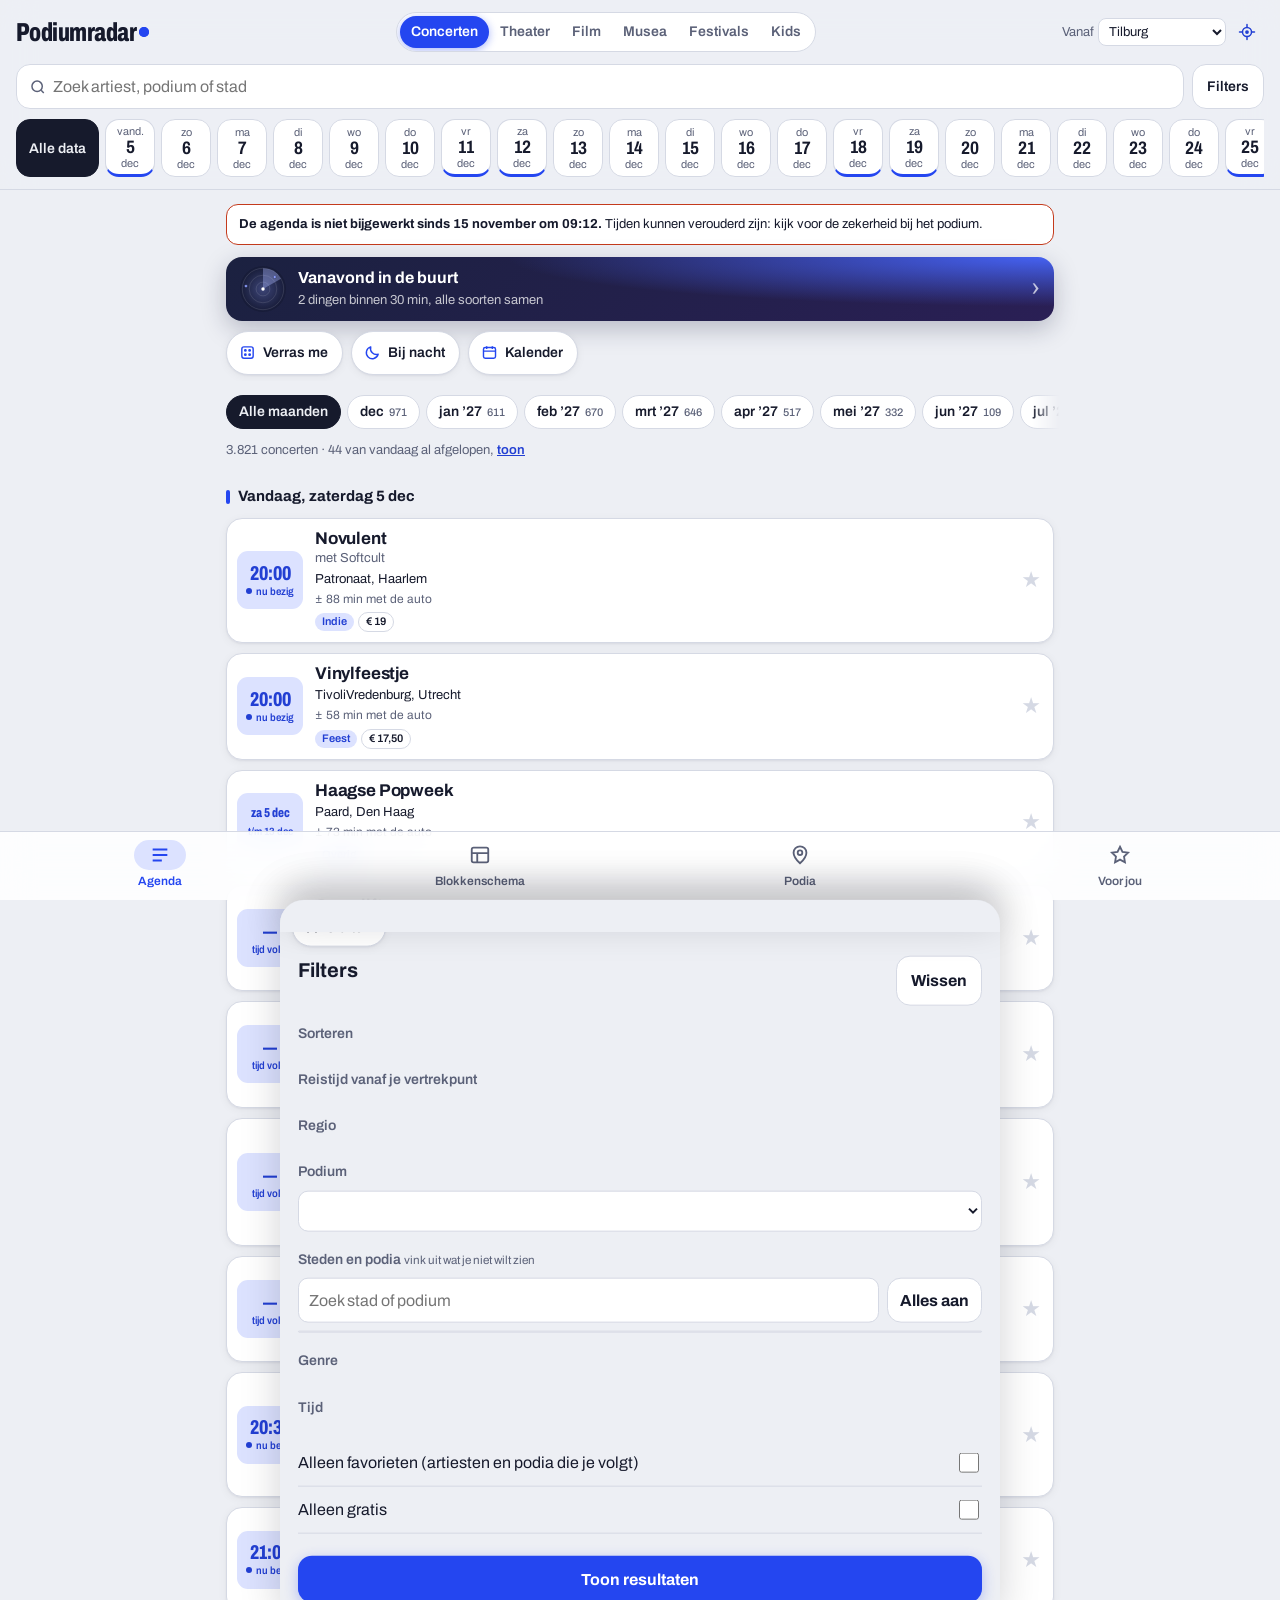
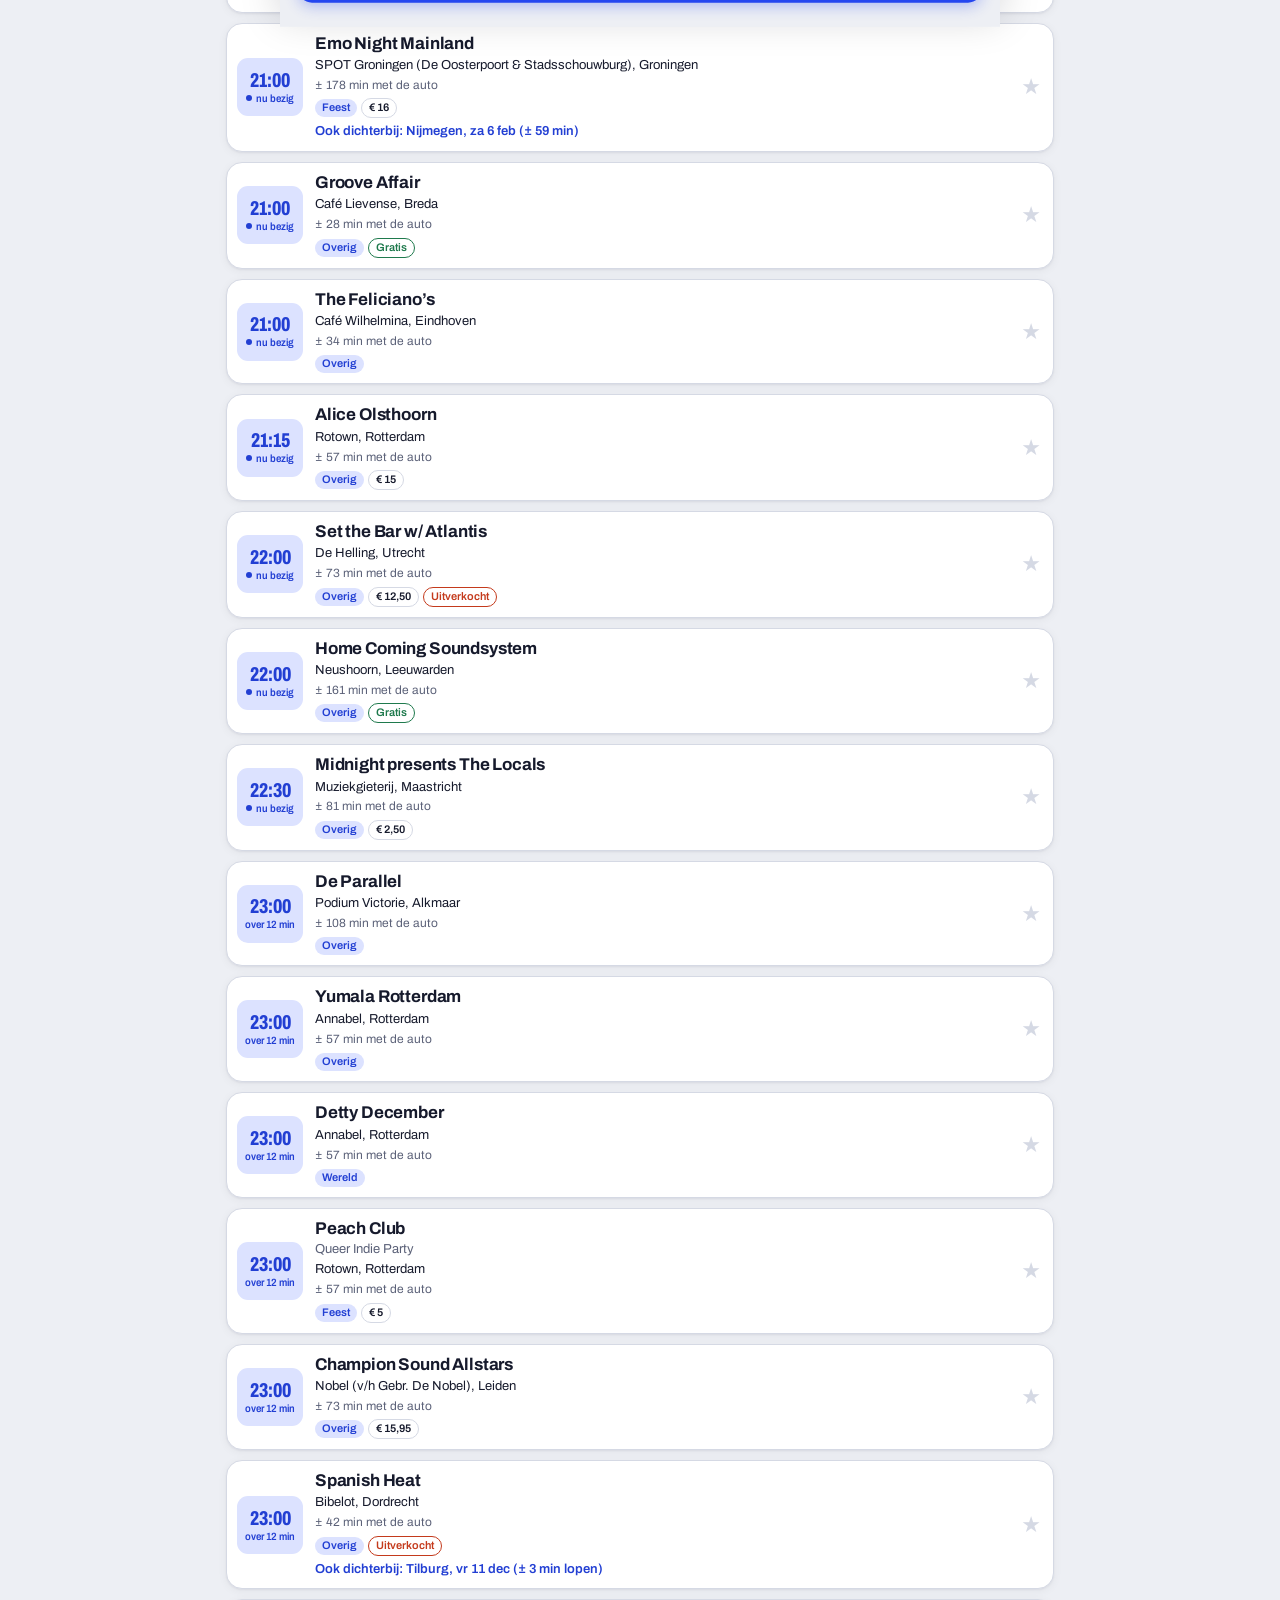
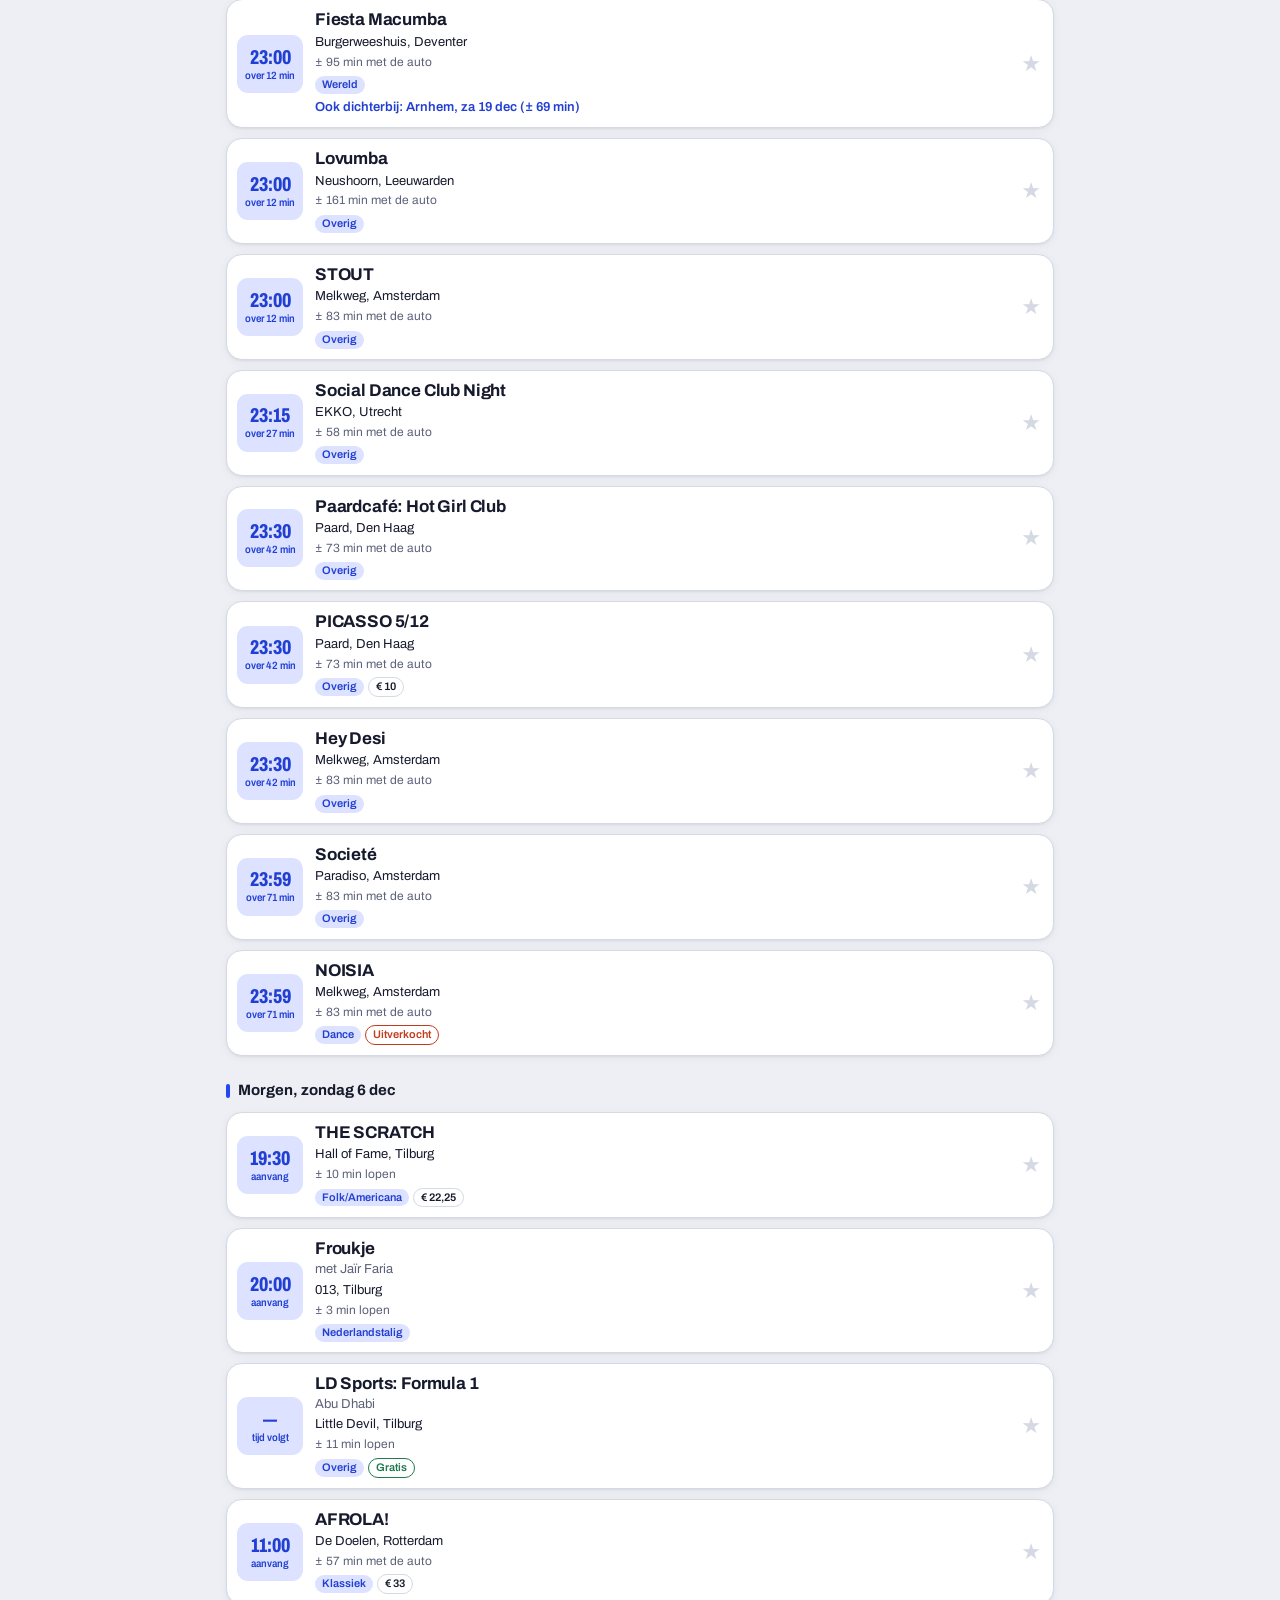
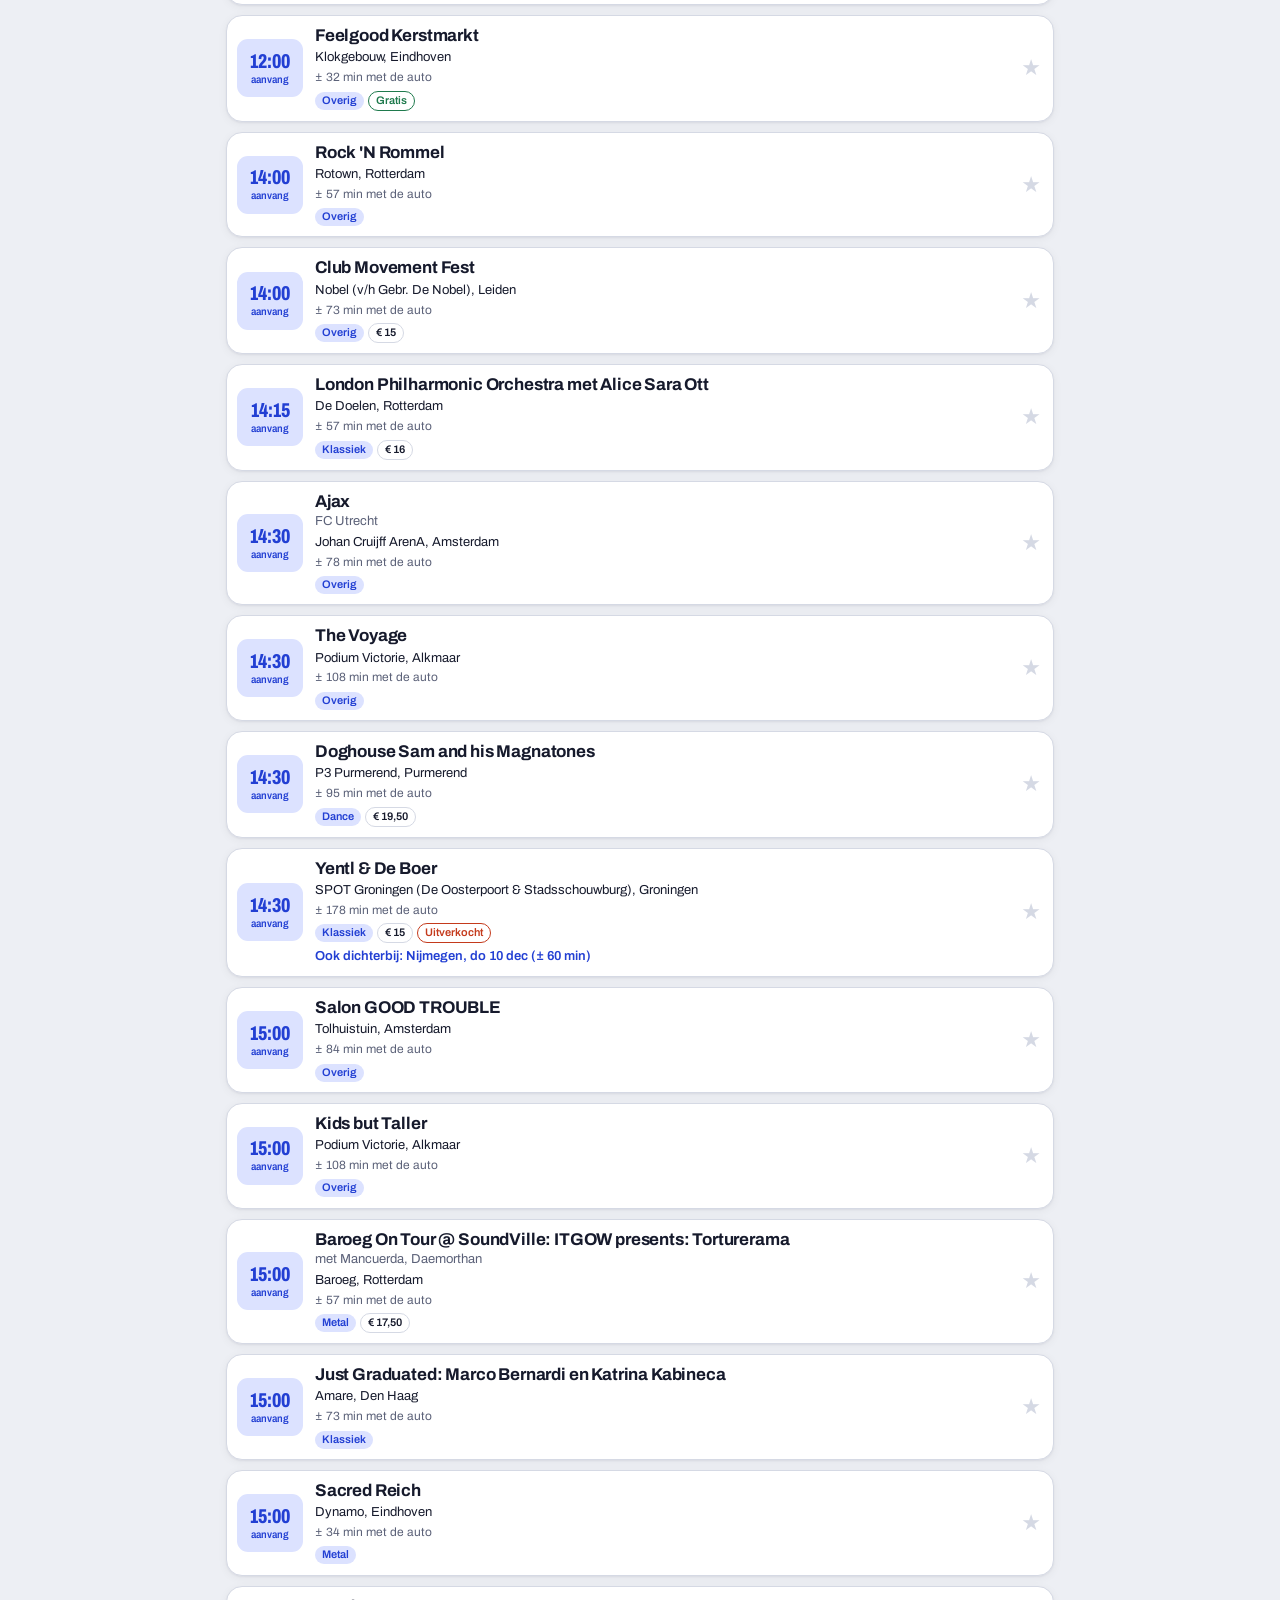
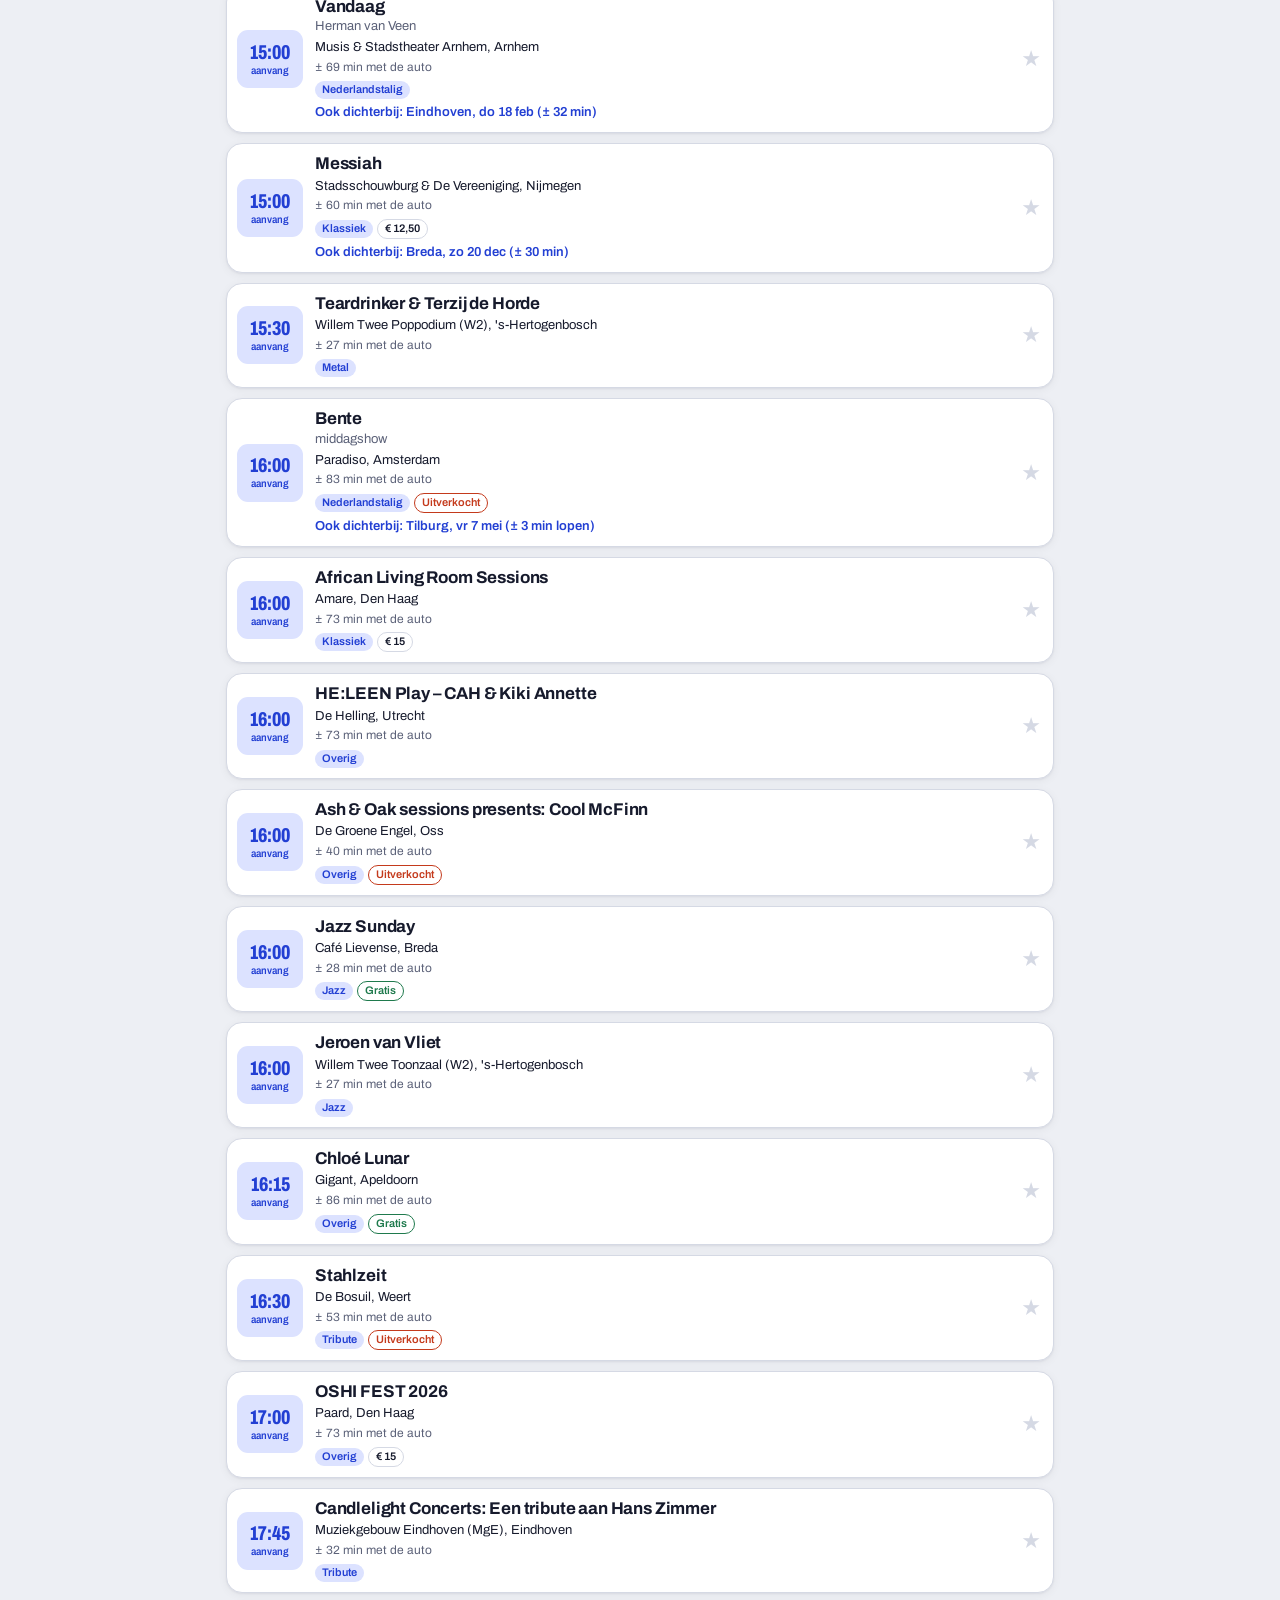
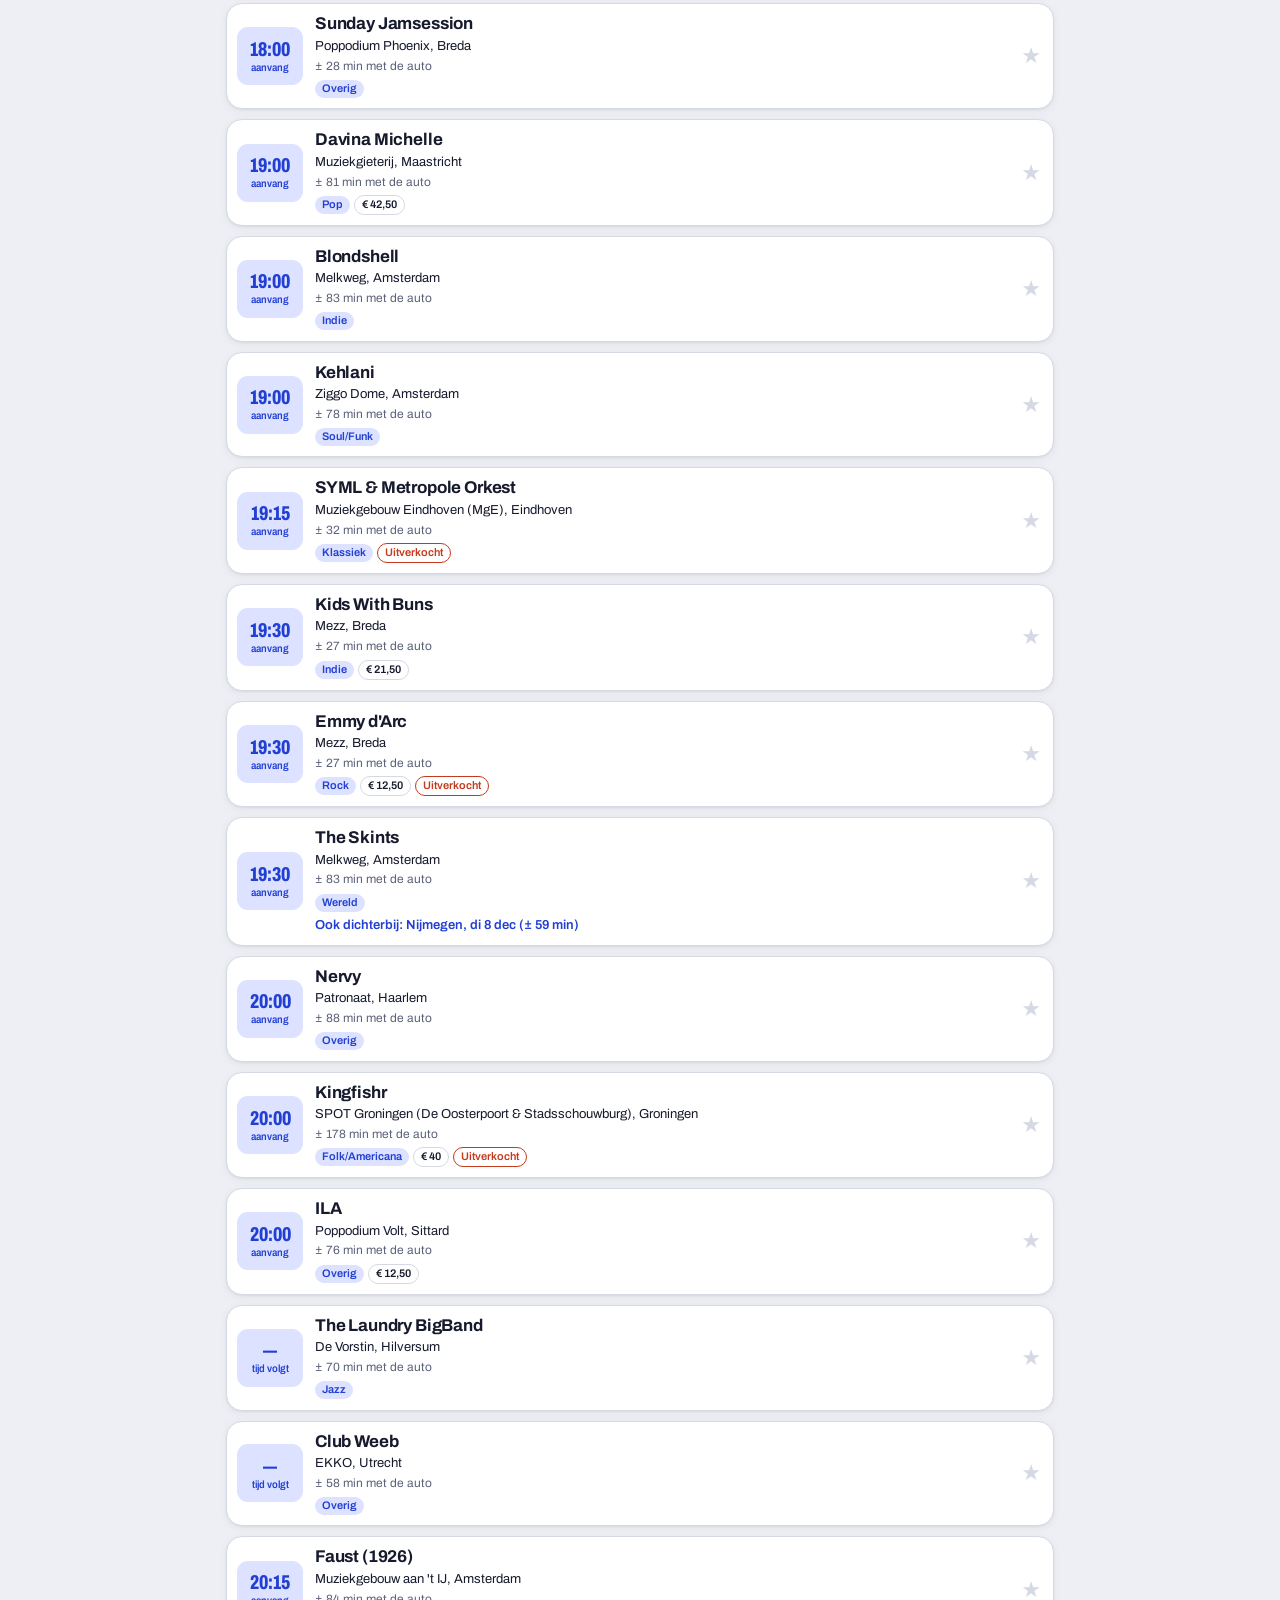
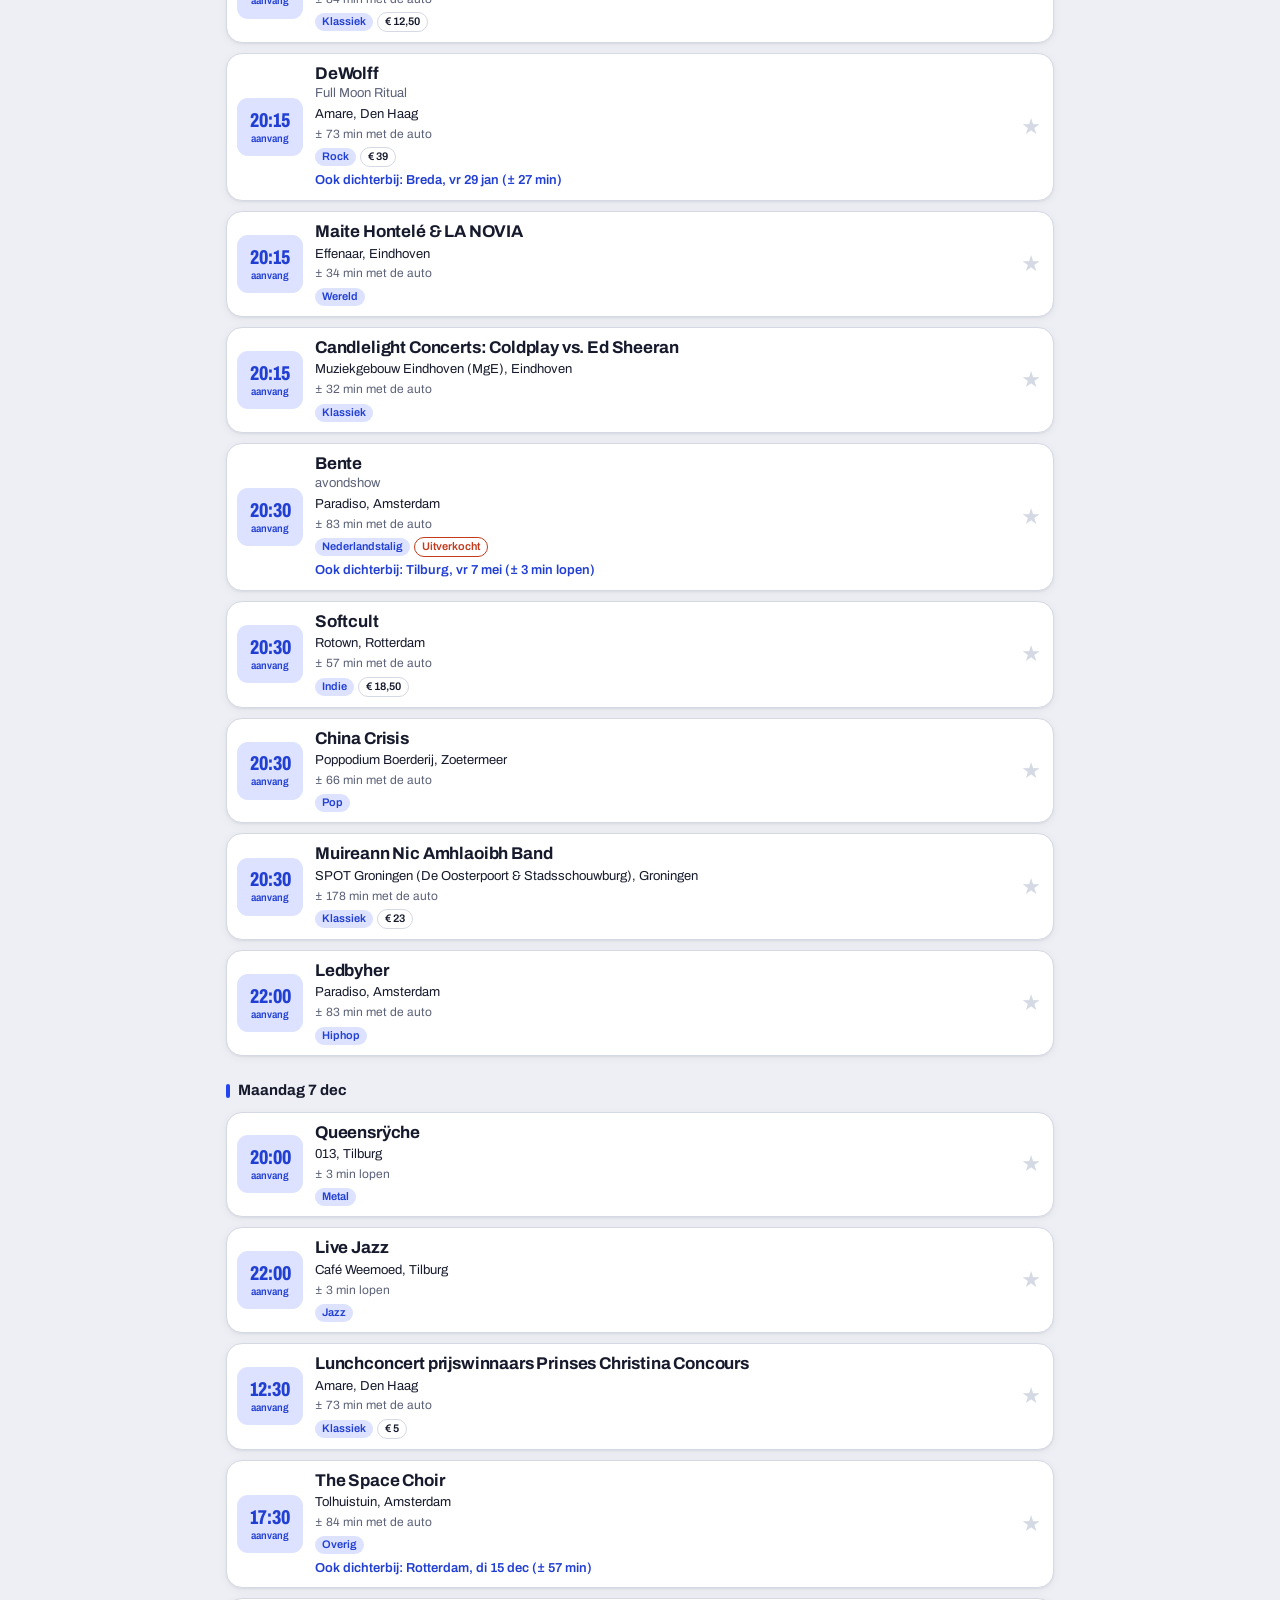
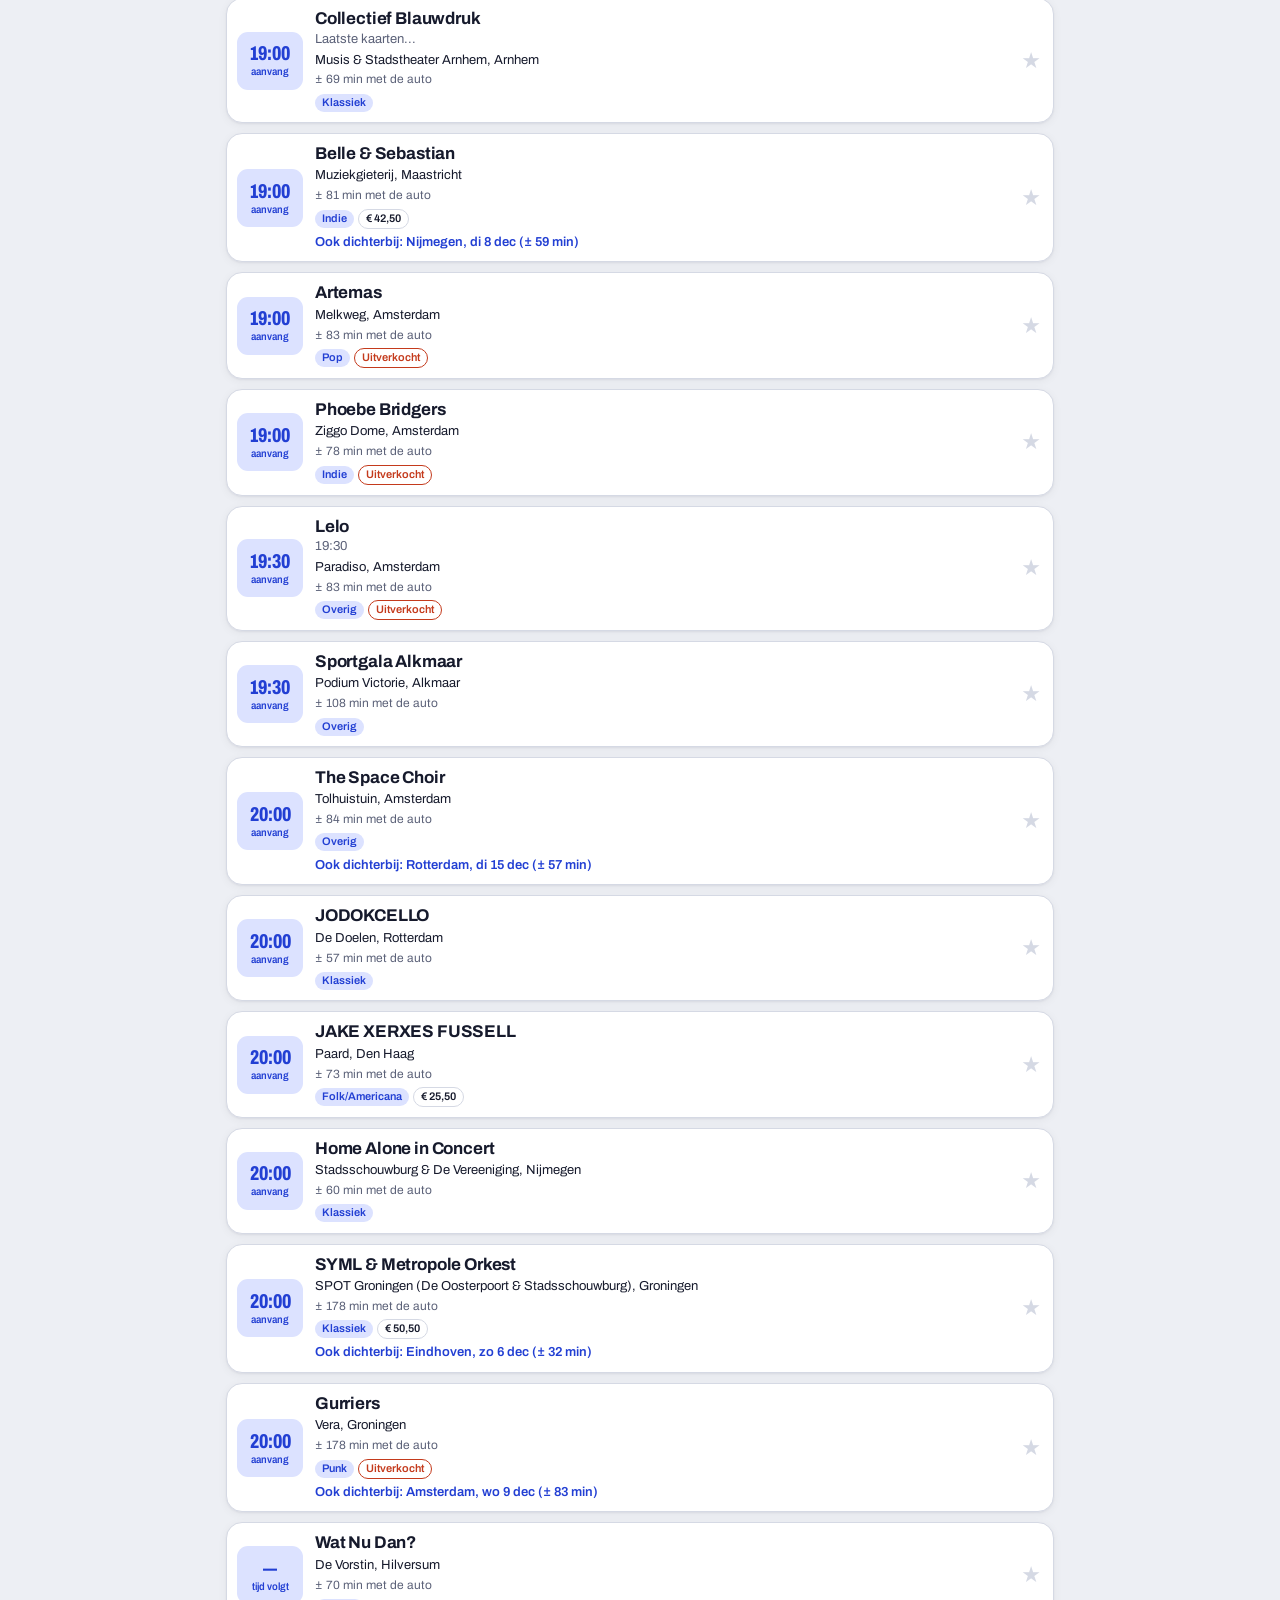
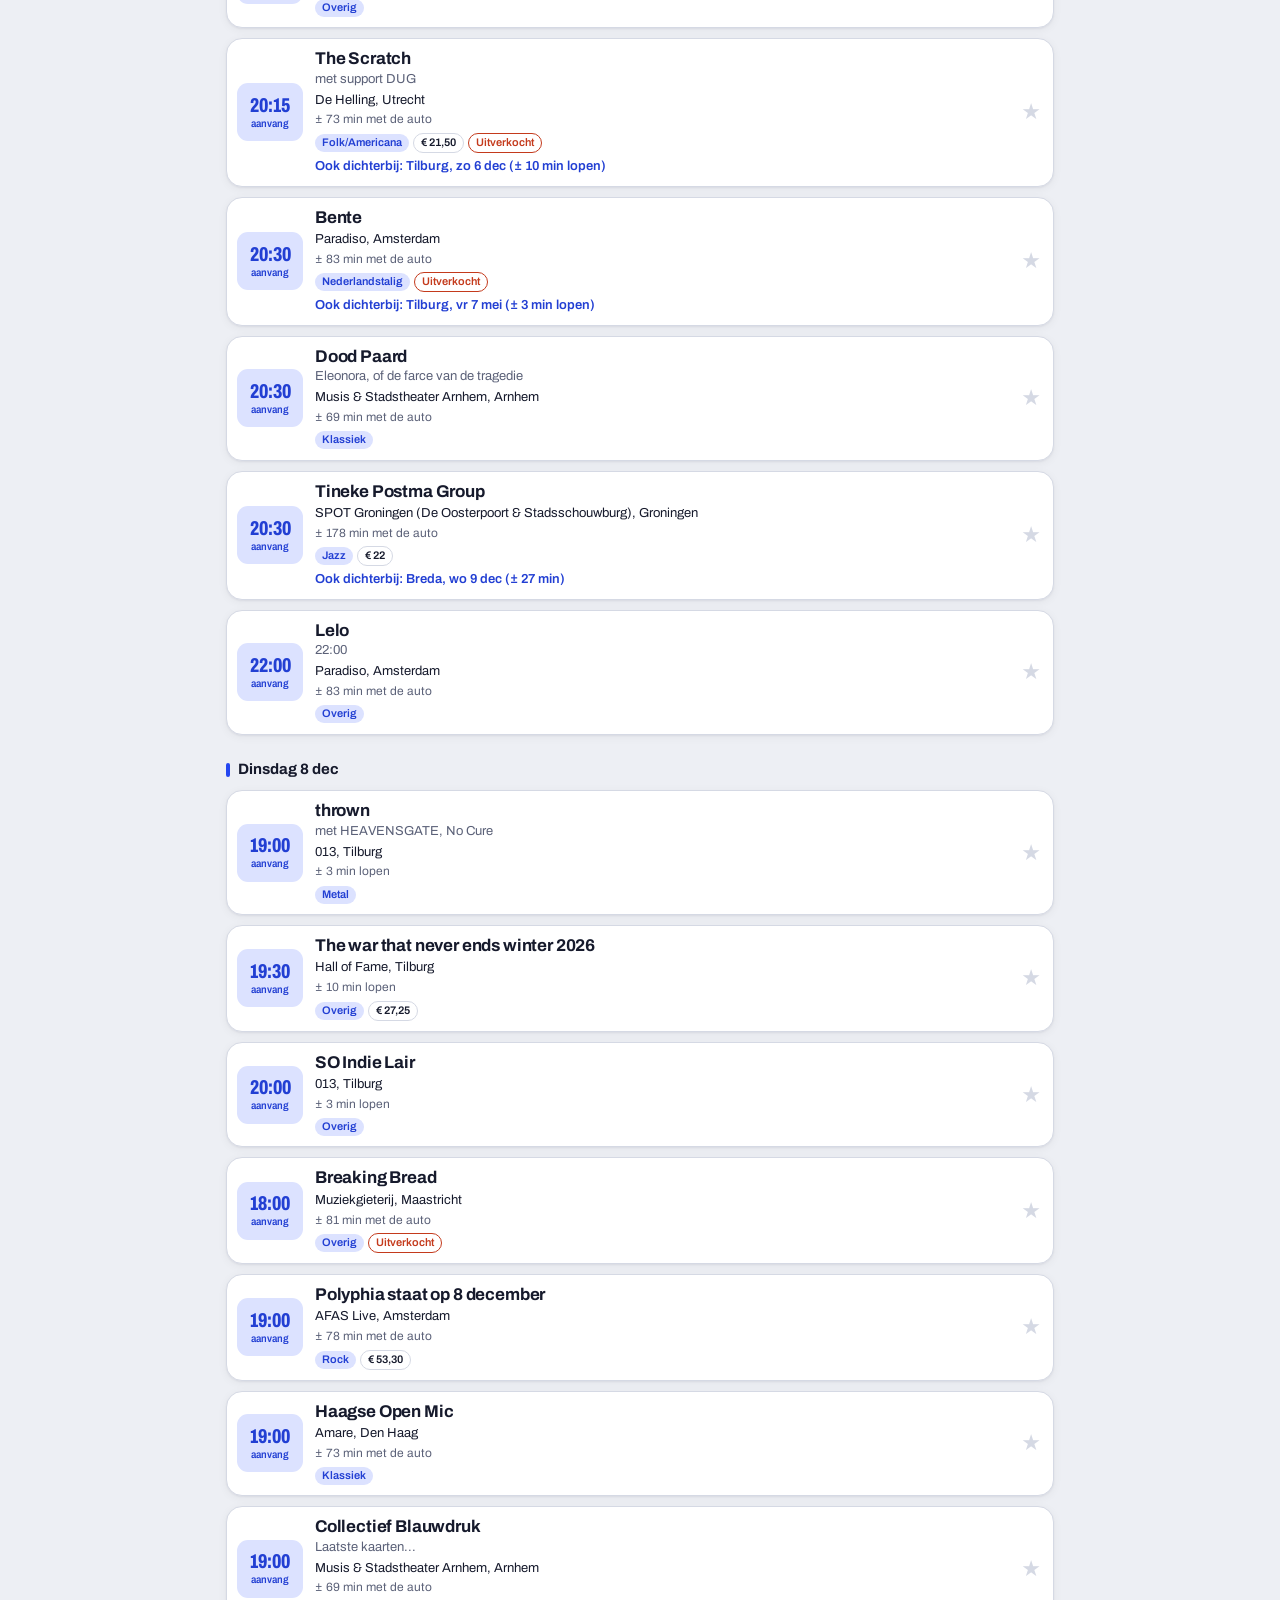
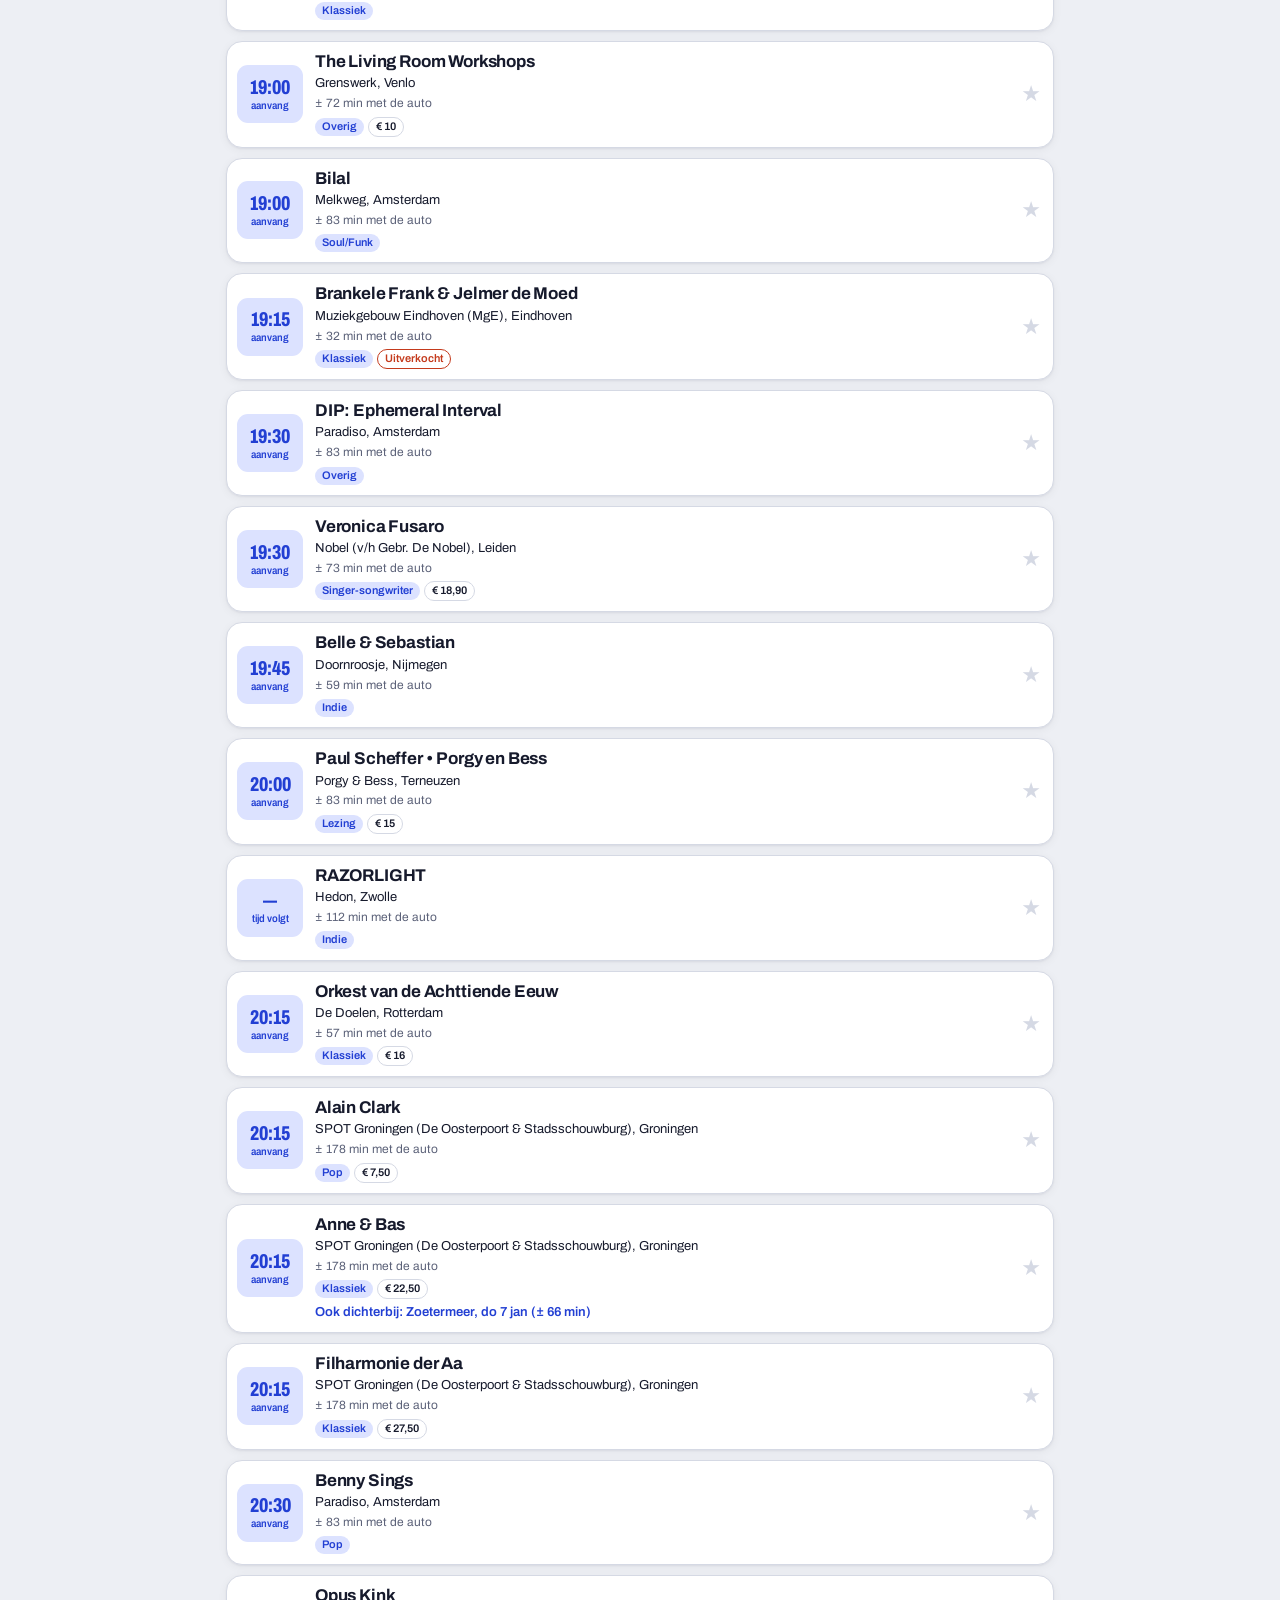
==== commit aae5c833: "Haal ik het nog, kompas-radar en Nederland bij nacht - Vanavond in de buurt: stippen en lijst kleure" ====
--- a/podiumradar/site/index.html
+++ b/podiumradar/site/index.html
@@ -463,23 +463,38 @@
 .fchip.soldt{background:none;border:1px solid var(--line);color:var(--muted);text-decoration:line-through}
 .fchip.going{box-shadow:0 0 0 3px var(--expo)}
 .fday .fven.xtra,.fdays .fday.xtra{display:none}.fday.all .fven.xtra{display:flex}.fdays.all .fday.xtra{display:block}
-/* --- nov 2026 (3): Echt of nep? --- */
-.qpill .eonnew{background:var(--star);color:#231800;border-radius:999px;padding:1px 7px;font-size:11px;font-weight:700}
-.eon{padding-top:4px}
-.eondots{display:flex;gap:6px;justify-content:center;margin:12px 0 14px}
-.eondots i{width:22px;height:6px;border-radius:3px;background:var(--line)}
-.eondots i.cur{background:var(--ink)}.eondots i.ok{background:var(--expo)}.eondots i.no{background:var(--warn)}
-.eoncard{position:relative;overflow:hidden;display:grid;place-items:center;min-height:210px;padding:26px 18px;border-radius:22px;background:linear-gradient(135deg,#1B2140,#3A2A7A);color:#fff;text-align:center;margin-bottom:14px}
-.eoncard.real{background:linear-gradient(135deg,#0E3B2C,#17694A)}.eoncard.fake{background:linear-gradient(135deg,#4A1522,#8A2A3C)}
-.eonsig{position:absolute;inset:-30px;margin:auto;width:300px;height:300px;color:#fff;opacity:.13;pointer-events:none}
-.eonname{position:relative;font-weight:800;font-size:clamp(30px,10vw,46px);line-height:1.02;letter-spacing:-.02em;font-variation-settings:"wdth" 72;overflow-wrap:anywhere;text-wrap:balance}
-.eonb{min-height:56px;font-size:19px}
-.eonb.nep{background:var(--ink);color:var(--paper)}
-.eonres{border-radius:12px;padding:11px 13px;margin-bottom:12px;font-size:15px;line-height:1.35;background:var(--card);border:1px solid var(--line)}
-.eonres.ok{border-color:var(--expo)}.eonres.no{border-color:var(--warn)}
-.eonscore{text-align:center;font-weight:800;font-size:92px;line-height:1;font-variation-settings:"wdth" 70;margin-top:6px}
-.eonscore small{font-size:30px;color:var(--muted)}
-.eonrank{text-align:center;font-weight:700;font-size:18px;margin-top:2px}
+/* --- nov 2026 (4): Haal ik het nog?, kompas-radar, Nederland bij nacht --- */
+.radar .rrot{position:absolute;inset:0;transform:rotate(calc(var(--hd,0deg) * -1))}
+.radar svg .rotg{transform-origin:160px 160px;transform:rotate(calc(var(--hd,0deg) * -1))}
+.radar.kompas .rdot{animation:none;transform:translate(-50%,-50%) rotate(var(--hd,0deg));transition:box-shadow .15s}
+.radar.kompas .rlab{display:none}
+.radar.kompas .sweep{animation:none;background:conic-gradient(from -16deg,rgba(143,160,255,.34) 0 32deg,transparent 32deg)}
+.radar.kompas .rdot.aim{box-shadow:0 0 0 2px #10142b,0 0 0 4.5px #fff,0 0 20px var(--c);z-index:2;transform:translate(-50%,-50%) rotate(var(--hd,0deg)) scale(1.3)}
+.kneedle{position:absolute;left:50%;top:1.5%;width:0;height:0;margin-left:-7px;border-left:7px solid transparent;border-right:7px solid transparent;border-bottom:11px solid #fff;filter:drop-shadow(0 0 4px rgba(143,160,255,.9));pointer-events:none}
+.depbar{display:block;margin:12px 6px 0;font-size:14px;color:rgba(255,255,255,.85)}
+.depbar b{color:#fff}
+.depbar input{display:block;width:100%;margin-top:8px;accent-color:#8FA0FF;height:28px}
+.rcap .hk{display:inline-block;width:9px;height:9px;border-radius:50%;margin:0 4px 0 8px;vertical-align:0}
+.rcap .hk:first-child{margin-left:0}
+.ev .s.haal-ok{color:#1F8A5B;font-weight:600}.ev .s.haal-krap{color:#B5760A;font-weight:600}.ev .s.haal-laat,.ev .s.haal-mis{color:var(--warn);font-weight:600}
+@media (prefers-color-scheme:dark){:root:not([data-theme="light"]) .ev .s.haal-ok{color:#5AD69D}:root:not([data-theme="light"]) .ev .s.haal-krap{color:#FFC043}}
+:root[data-theme="dark"] .ev .s.haal-ok{color:#5AD69D}:root[data-theme="dark"] .ev .s.haal-krap{color:#FFC043}
+.qrow{flex-wrap:nowrap;overflow-x:auto;scrollbar-width:none;margin-left:-16px;margin-right:-16px;padding:2px 16px 6px}
+.qrow::-webkit-scrollbar{display:none}.qpill{flex:0 0 auto}
+.nightbox{margin-top:12px;border-radius:22px;padding:10px 10px 12px;color:#fff;background:linear-gradient(160deg,#151a36,#221a48);box-shadow:0 8px 24px rgba(27,33,64,.25)}
+.nightmap{position:relative;border-radius:14px;overflow:hidden;background:#090c1e}
+.nightmap canvas{display:block;width:100%;aspect-ratio:1000/1208;cursor:pointer}
+.nightclock{position:absolute;left:12px;top:8px;pointer-events:none;text-shadow:0 2px 10px #090c1e}
+.nightclock b{display:block;font-size:44px;line-height:1;font-weight:800;font-variation-settings:"wdth" 70}
+.nightclock span{font-size:13px;font-weight:600;color:rgba(255,255,255,.75)}
+.nightctl{display:flex;align-items:center;gap:12px;margin:12px 4px 0}
+.nightctl input{flex:1;accent-color:#8FA0FF;height:28px;min-width:0}
+.nightplay{flex:0 0 auto;width:44px;height:44px;border-radius:50%;border:0;background:#fff;position:relative;cursor:pointer}
+.nightplay::before{content:"";position:absolute;left:17px;top:13px;border-left:14px solid #151a36;border-top:9px solid transparent;border-bottom:9px solid transparent}
+.nightplay.on::before{left:14px;top:13px;width:5px;height:18px;border:0;border-left:5px solid #151a36;border-right:5px solid #151a36;box-sizing:content-box}
+.nightcities{margin-top:12px}
+.nightcities .chip small{color:var(--muted);font-weight:600}
+.nightcities .chip[aria-pressed="true"] small{color:inherit}
 </style>
 </head>
 <body>
